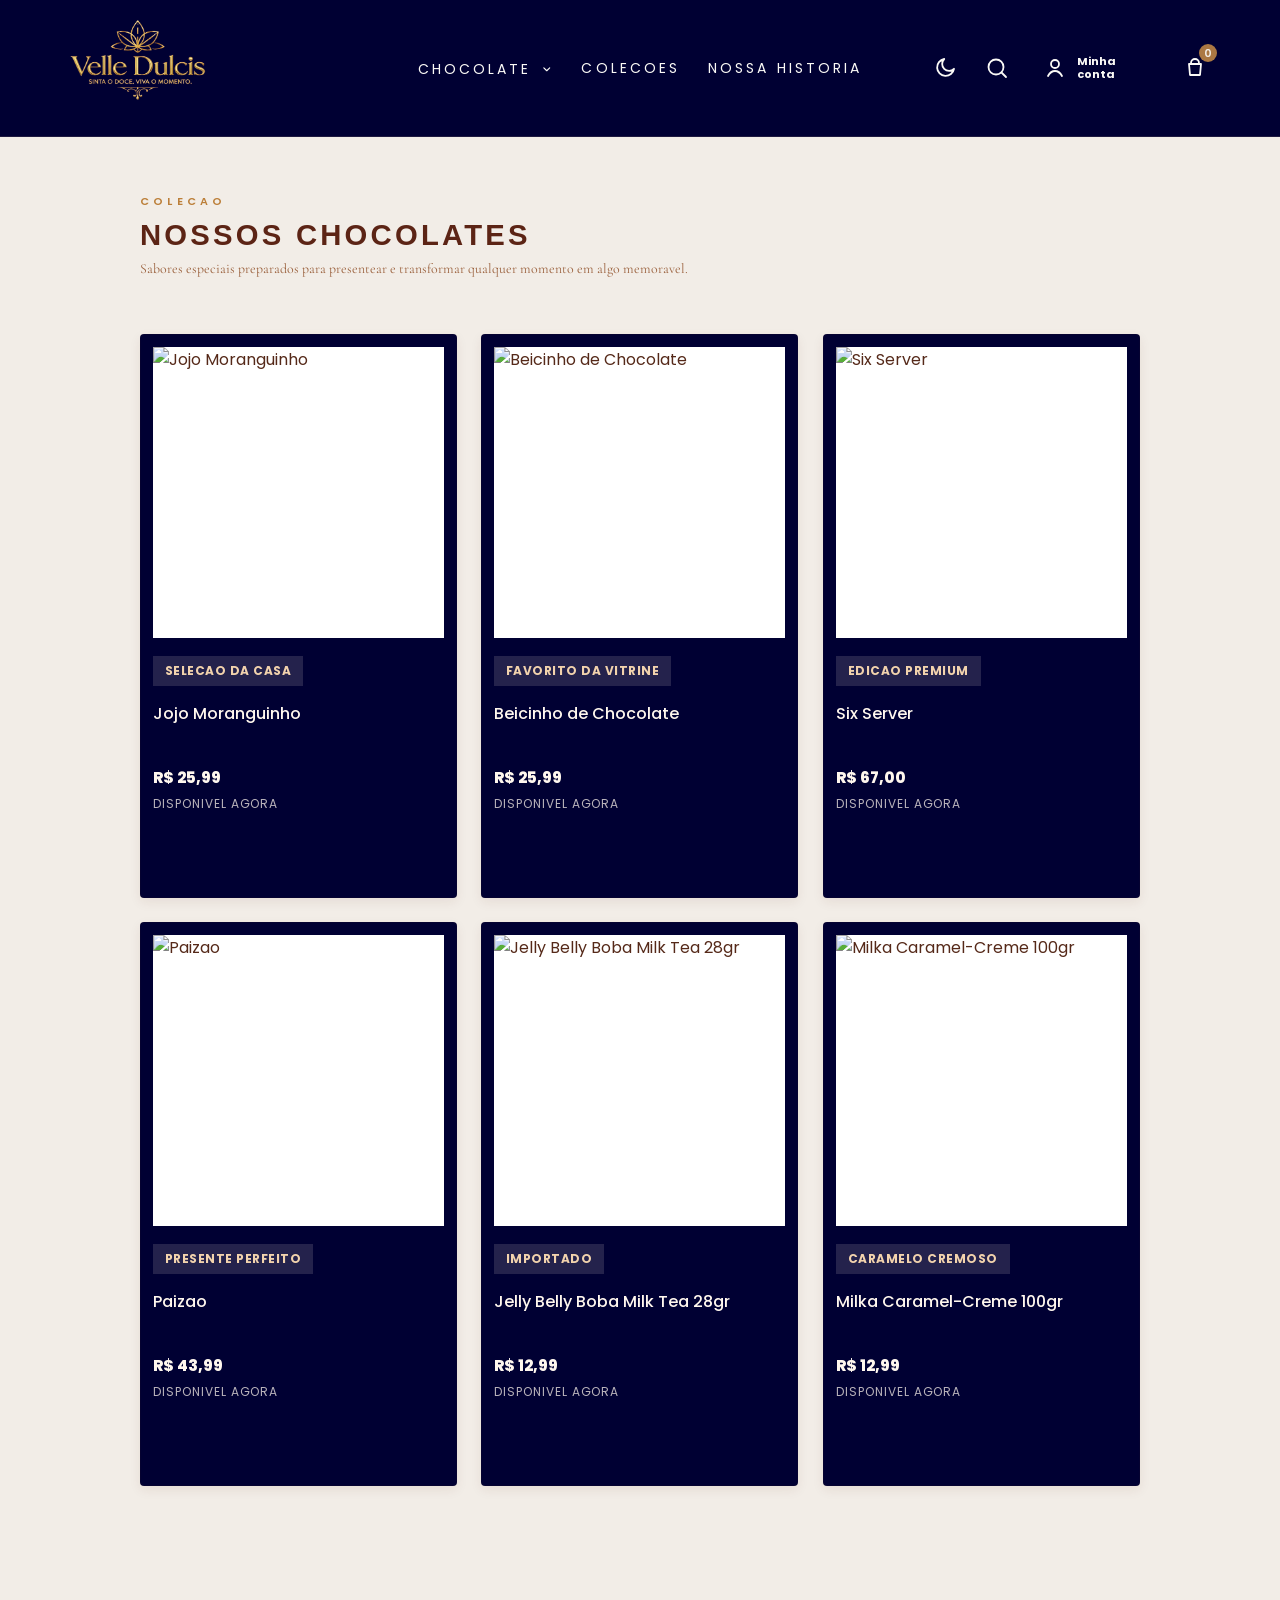
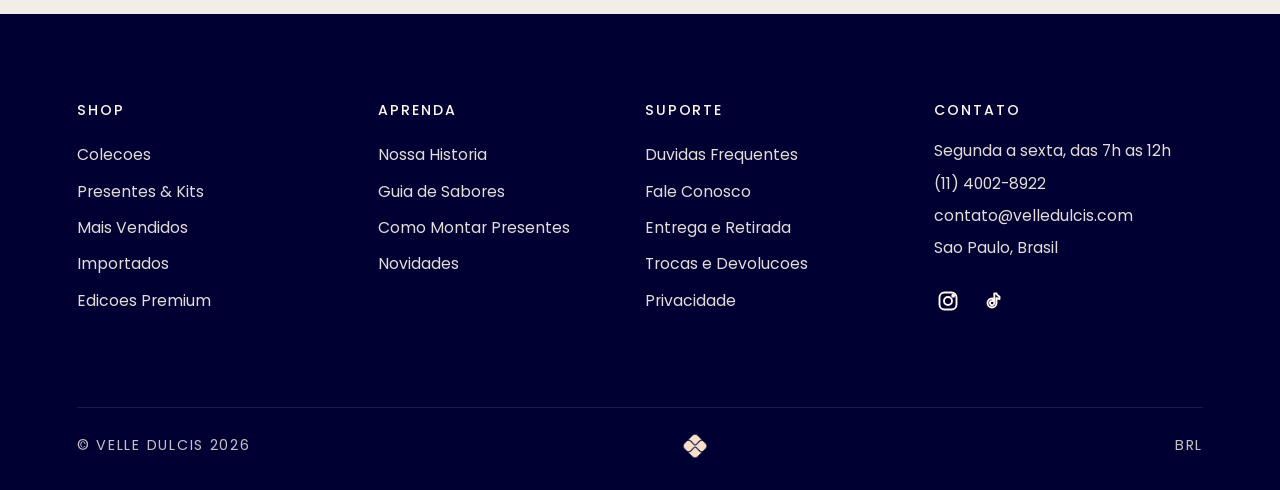
==== index.html @ 42de13b1 "fix: restaurar frontend/admin, refinar produto e corrigir UX mobile/carrinho - resolve conflitos de " ====
<!DOCTYPE html>
<html lang="pt-br">

<head>
    <meta charset="UTF-8">
    <meta name="viewport" content="width=device-width, initial-scale=1.0">
    <title>Imperio do Chocolate</title>

    <link rel="preconnect" href="https://fonts.googleapis.com">
    <link rel="preconnect" href="https://fonts.gstatic.com" crossorigin>
    <link href="https://fonts.googleapis.com/css2?family=Cormorant+Garamond:wght@400;500;600&family=Poppins:wght@300;400;600&display=swap" rel="stylesheet">
    <link rel="stylesheet" href="style.css?v=20260417-5">
</head>

<body class="pagina-carregando">

    <header class="topo-site">
        <div class="marca-site">
            <img class="marca-site__logo" src="logo-velle-dulcis.png" alt="Velle Dulcis">
        </div>

        <nav class="menu-topo" aria-label="Principal">
            <div class="menu-topo__item menu-topo__item--mega">
                <a href="#vitrine" class="menu-topo__link menu-topo__link--dropdown">
                    <span>Chocolate</span>
                    <svg viewBox="0 0 24 24" aria-hidden="true">
                        <path d="M7 10l5 5 5-5"></path>
                    </svg>
                </a>

                <div class="mega-menu" role="group" aria-label="Explorar chocolates">
                    <div class="mega-menu__colunas">
                        <section class="mega-menu__coluna">
                            <p class="mega-menu__titulo">Destaques</p>
                            <a href="#vitrine" class="mega-menu__item">
                                <strong>Selecao da Casa</strong>
                                <span>Os chocolates que melhor representam a vitrine neste momento.</span>
                            </a>
                            <a href="#vitrine" class="mega-menu__item">
                                <strong>Presentes Especiais</strong>
                                <span>Opcoes pensadas para impressionar com sabor, acabamento e presenca.</span>
                            </a>
                            <a href="#vitrine" class="mega-menu__item">
                                <strong>Importados</strong>
                                <span>Sabores diferentes para quem quer experimentar algo fora do comum.</span>
                            </a>
                            <a href="#vitrine" class="mega-menu__item">
                                <strong>Edicoes Premium</strong>
                                <span>Escolhas mais sofisticadas para quem busca uma experiencia marcante.</span>
                            </a>
                        </section>

                        <section class="mega-menu__coluna">
                            <p class="mega-menu__titulo">Tipos</p>
                            <a href="#vitrine" class="mega-menu__lista-link">Chocolate recheado</a>
                            <a href="#vitrine" class="mega-menu__lista-link">Chocolate artesanal</a>
                            <a href="#vitrine" class="mega-menu__lista-link">Caixas premium</a>
                            <a href="#vitrine" class="mega-menu__lista-link">Tabletes</a>
                            <a href="#vitrine" class="mega-menu__lista-link">Importados</a>
                            <a href="#vitrine" class="mega-menu__lista-link">Mais Vendidos</a>
                        </section>

                        <section class="mega-menu__coluna">
                            <p class="mega-menu__titulo">Momentos</p>
                            <a href="#vitrine" class="mega-menu__lista-link">Para presentear</a>
                            <a href="#vitrine" class="mega-menu__lista-link">Para dividir</a>
                            <a href="#vitrine" class="mega-menu__lista-link">Para kits</a>
                            <a href="#vitrine" class="mega-menu__lista-link">Novidades</a>
                            <a href="#vitrine" class="mega-menu__lista-link">Vitrine completa</a>
                        </section>
                    </div>

                    <div class="mega-menu__destaques">
                        <a class="mega-menu__card" href="produto.html?id=jojo-moranguinho">
                            <img src="https://www.rickdoces.com.br/estatico/rickdoces/images/temp/620_alpinellawithstrawberry100gr.jpeg?v=1761647260" alt="Jojo Moranguinho">
                            <div class="mega-menu__card-conteudo">
                                <span class="mega-menu__card-tag">Selecao da casa</span>
                                <strong>Jojo Moranguinho</strong>
                            </div>
                        </a>

                        <a class="mega-menu__card" href="produto.html?id=beicinho-de-chocolate">
                            <img src="https://www.rickdoces.com.br/estatico/rickdoces/images/temp/620_560cde9e09eea7d7770f1c1d5db26d91.jpeg?v=1768478586" alt="Beicinho de Chocolate">
                            <div class="mega-menu__card-conteudo">
                                <span class="mega-menu__card-tag">Favorito da vitrine</span>
                                <strong>Beicinho de Chocolate</strong>
                            </div>
                        </a>

                        <a class="mega-menu__card mega-menu__card--alto" href="produto.html?id=six-server">
                            <img src="https://www.rickdoces.com.br/estatico/rickdoces/images/produto/f93490b5f7cab0f200bc76fb4cddde1f.png?v=1774458174" alt="Six Server">
                            <div class="mega-menu__card-conteudo">
                                <span class="mega-menu__card-tag">Edicao premium</span>
                                <strong>Six Server</strong>
                            </div>
                        </a>
                    </div>
                </div>
            </div>
            <a href="nova-colecao.html">Colecoes</a>
            <a href="historia.html">Nossa historia</a>
        </nav>

        <div class="acoes-topo">
            <button id="btn-tema" class="acao-topo acao-topo--tema" type="button" aria-label="Alternar modo escuro" title="Alternar tema">
                <svg viewBox="0 0 24 24" aria-hidden="true">
                    <path d="M21 12.8A8.5 8.5 0 1111.2 3a6.5 6.5 0 109.8 9.8z"></path>
                </svg>
            </button>
            <button id="abrir-pesquisa" class="acao-topo" type="button" aria-label="Buscar">
                <svg viewBox="0 0 24 24" aria-hidden="true">
                    <circle cx="11" cy="11" r="7.5"></circle>
                    <path d="M16.5 16.5L21 21"></path>
                </svg>
            </button>
            <a id="link-conta" class="acao-topo acao-topo--link acao-topo--conta" href="login.php" aria-label="Entrar ou acessar conta">
                <svg viewBox="0 0 24 24" aria-hidden="true">
                    <circle cx="12" cy="8" r="4"></circle>
                    <path d="M5 20c1.8-3.3 4.2-5 7-5s5.2 1.7 7 5"></path>
                </svg>
                <span>Minha conta</span>
            </a>
            <button id="btn-carrinho" class="acao-topo acao-topo--carrinho" type="button" aria-label="Carrinho">
                <svg viewBox="0 0 24 24" aria-hidden="true">
                    <path d="M8 8V7a4 4 0 118 0v1"></path>
                    <path d="M6 8h12l-1 11H7L6 8z"></path>
                </svg>
                <span id="qtd-itens">0</span>
            </button>

            <div id="popup-carrinho" class="popup-carrinho" aria-live="polite" aria-hidden="true">
                <div class="popup-carrinho__seta" aria-hidden="true"></div>
                <div class="popup-carrinho__conteudo">
                    <div class="popup-carrinho__icone" aria-hidden="true">&#10003;</div>
                    <div class="popup-carrinho__texto">
                        <strong>Adicionado com sucesso a sacola!</strong>
                        <span id="popup-carrinho-produto">Produto</span>
                    </div>
                </div>
                <div class="popup-carrinho__progresso">
                    <span id="popup-carrinho-barra"></span>
                </div>
            </div>
        </div>

        <button id="menu-mobile-toggle" class="menu-mobile-toggle" type="button" aria-label="Abrir menu" aria-expanded="false" aria-controls="menu-mobile">
            <svg class="menu-mobile-toggle__icon" viewBox="0 0 24 24" aria-hidden="true">
                <path d="M4 7h16"></path>
                <path d="M4 12h16"></path>
                <path d="M4 17h16"></path>
            </svg>
        </button>

        <div id="menu-mobile" class="menu-mobile" aria-hidden="true">
            <button class="menu-mobile__backdrop" type="button" data-menu-mobile-close aria-label="Fechar menu"></button>
            <aside class="menu-mobile__painel" aria-label="Menu mobile">
                <div class="menu-mobile__topo">
                    <span class="menu-mobile__marca">Menu</span>
                    <button class="menu-mobile__fechar" type="button" data-menu-mobile-close aria-label="Fechar menu">
                        <svg viewBox="0 0 24 24" aria-hidden="true">
                            <path d="M6 6l12 12"></path>
                            <path d="M18 6L6 18"></path>
                        </svg>
                    </button>
                </div>

                <div class="menu-mobile__acoes">
                    <button class="menu-mobile__acao" type="button" data-mobile-action="theme">
                        <svg viewBox="0 0 24 24" aria-hidden="true">
                            <path d="M21 12.8A8.5 8.5 0 1111.2 3a6.5 6.5 0 109.8 9.8z"></path>
                        </svg>
                        <span>Tema</span>
                    </button>
                    <button class="menu-mobile__acao" type="button" data-mobile-action="search">
                        <svg viewBox="0 0 24 24" aria-hidden="true">
                            <circle cx="11" cy="11" r="7.5"></circle>
                            <path d="M16.5 16.5L21 21"></path>
                        </svg>
                        <span>Buscar</span>
                    </button>
                    <a class="menu-mobile__acao-link" href="login.php">
                        <svg viewBox="0 0 24 24" aria-hidden="true">
                            <circle cx="12" cy="8" r="4"></circle>
                            <path d="M5 20c1.8-3.3 4.2-5 7-5s5.2 1.7 7 5"></path>
                        </svg>
                        <span>Minha conta</span>
                    </a>
                    <button class="menu-mobile__acao" type="button" data-mobile-action="cart">
                        <svg viewBox="0 0 24 24" aria-hidden="true">
                            <path d="M8 8V7a4 4 0 118 0v1"></path>
                            <path d="M6 8h12l-1 11H7L6 8z"></path>
                        </svg>
                        <span>Sacola</span>
                    </button>
                </div>

                <nav class="menu-mobile__links" aria-label="Menu principal mobile">
                    <a class="menu-mobile__link" href="#vitrine">
                        <span>Chocolate</span>
                        <svg class="menu-mobile__link-seta" viewBox="0 0 24 24" aria-hidden="true">
                            <path d="M5 12h14"></path>
                            <path d="M13 6l6 6-6 6"></path>
                        </svg>
                    </a>
                    <a class="menu-mobile__link" href="nova-colecao.html">
                        <span>Colecoes</span>
                        <svg class="menu-mobile__link-seta" viewBox="0 0 24 24" aria-hidden="true">
                            <path d="M5 12h14"></path>
                            <path d="M13 6l6 6-6 6"></path>
                        </svg>
                    </a>
                    <a class="menu-mobile__link" href="historia.html">
                        <span>Nossa historia</span>
                        <svg class="menu-mobile__link-seta" viewBox="0 0 24 24" aria-hidden="true">
                            <path d="M5 12h14"></path>
                            <path d="M13 6l6 6-6 6"></path>
                        </svg>
                    </a>
                </nav>
            </aside>
        </div>
    </header>

    <div id="overlay-pesquisa" class="overlay-pesquisa oculto">
        <div class="overlay-pesquisa__cabecalho">
            <button id="fechar-pesquisa" class="overlay-pesquisa__fechar" type="button" aria-label="Fechar pesquisa">&times;</button>
        </div>

        <div class="overlay-pesquisa__conteudo">
            <h2>Pesquisar Chocolates</h2>

            <div class="pesquisa-wrapper">
                <div class="pesquisa-box">
                    <div class="pesquisa-campo">
                        <span class="pesquisa-icone" aria-hidden="true">
                            <svg xmlns="http://www.w3.org/2000/svg" viewBox="0 0 24 24" focusable="false">
                                <circle cx="11" cy="11" r="7.5"></circle>
                                <path d="M16.5 16.5L21 21"></path>
                            </svg>
                        </span>
                        <input type="text" id="barra-pesquisa" placeholder="Buscar chocolate...">
                        <button id="btn-limpar-pesquisa" class="btn-icone oculto" type="button" aria-label="Limpar pesquisa">&times;</button>
                    </div>

                    <div class="pesquisa-atalhos" aria-label="Atalhos de busca">
                        <span class="pesquisa-atalhos__rotulo">Atalhos rapidos</span>
                        <div id="lista-atalhos-pesquisa" class="pesquisa-atalhos__lista"></div>
                    </div>

                    <div id="painel-pesquisa" class="painel-pesquisa">
                        <div class="painel-pesquisa__bloco">
                            <h3>Sugestoes</h3>
                            <div id="lista-sugestoes" class="lista-sugestoes"></div>
                        </div>

                        <div class="painel-pesquisa__bloco">
                            <div class="painel-pesquisa__topo">
                                <button id="btn-ver-todos" class="btn-ver-todos" type="button">Veja todos os produtos</button>
                            </div>
                            <div id="lista-resultados-pesquisa" class="lista-resultados-pesquisa"></div>
                        </div>
                    </div>
                </div>
            </div>
        </div>
    </div>

    <main>
        <section class="colecao-destaque" aria-labelledby="titulo-colecao">
            <span class="colecao-destaque__rotulo">Colecao</span>
            <h2 id="titulo-colecao" class="colecao-destaque__titulo">Nossos Chocolates</h2>
            <p class="colecao-destaque__texto">Sabores especiais preparados para presentear e transformar qualquer momento em algo memoravel.</p>
        </section>

        <section id="vitrine" class="grid-chocolates">
            <div id="filtros-categoria" class="filtros-categoria" aria-label="Filtrar produtos por categoria"></div>
            <div id="container-cards" class="container"></div>
        </section>
    </main>

    <footer class="rodape-site">
        <div class="rodape-site__container">
            <div class="rodape-site__grid">
                <section class="rodape-site__coluna">
                    <h3>Shop</h3>
                    <a href="#vitrine">Colecoes</a>
                    <a href="#vitrine">Presentes &amp; Kits</a>
                    <a href="#vitrine">Mais Vendidos</a>
                    <a href="#vitrine">Importados</a>
                    <a href="#vitrine">Edicoes Premium</a>
                </section>

                <section class="rodape-site__coluna">
                    <h3>Aprenda</h3>
                    <a href="#">Nossa Historia</a>
                    <a href="#">Guia de Sabores</a>
                    <a href="#">Como Montar Presentes</a>
                    <a href="#">Novidades</a>
                </section>

                <section class="rodape-site__coluna">
                    <h3>Suporte</h3>
                    <a href="#">Duvidas Frequentes</a>
                    <a href="#">Fale Conosco</a>
                    <a href="#">Entrega e Retirada</a>
                    <a href="#">Trocas e Devolucoes</a>
                    <a href="#">Privacidade</a>
                </section>

                <section class="rodape-site__coluna rodape-site__coluna--contato">
                    <h3>Contato</h3>
                    <p>Segunda a sexta, das 7h as 12h</p>
                    <p>(11) 4002-8922</p>
                    <p>contato@velledulcis.com</p>
                    <p>Sao Paulo, Brasil</p>

                    <div class="rodape-site__social">
                        <a href="#" aria-label="Instagram">
                            <svg viewBox="0 0 24 24" aria-hidden="true">
                                <rect x="3.5" y="3.5" width="17" height="17" rx="5"></rect>
                                <circle cx="12" cy="12" r="4"></circle>
                                <circle cx="17.2" cy="6.8" r="1"></circle>
                            </svg>
                        </a>
                        <a href="#" aria-label="TikTok">
                            <svg viewBox="0 0 24 24" aria-hidden="true">
                                <path d="M14.5 4.5c.5 1.5 1.5 2.6 3 3.2v2.3c-1.1 0-2.2-.3-3-.9V14a4.5 4.5 0 11-4.5-4.5c.3 0 .6 0 .9.1V12a2.2 2.2 0 101.4 2V4.5z"></path>
                            </svg>
                        </a>
                    </div>
                </section>
            </div>

            <div class="rodape-site__base">
                <p>&copy; Velle Dulcis 2026</p>
                <div class="rodape-site__pagamentos" aria-label="Formas de pagamento">
                    <span class="rodape-site__pix" aria-label="Pix" title="Pix">
                        <img src="logo-pix-icone-1024.png" alt="Pix">
                    </span>
                </div>
                <span class="rodape-site__moeda">BRL</span>
            </div>
        </div>
    </footer>

    <div id="overlay-carrinho" class="overlay-carrinho" aria-hidden="true"></div>

    <aside id="carrinho-lateral">
        <div class="carrinho-topo">
            <h3>Minha sacola</h3>
            <button id="fechar-carrinho" class="carrinho-fechar" type="button" aria-label="Fechar carrinho">&times;</button>
        </div>

        <div class="carrinho-corpo">
            <ul id="lista-carrinho"></ul>
        </div>

        <div class="carrinho-resumo">
            <div class="carrinho-resumo__linha">
                <span>Subtotal</span>
                <strong id="subtotal-preco">R$ 0,00</strong>
            </div>
            <div class="carrinho-resumo__linha carrinho-resumo__linha--total">
                <span>Total</span>
                <strong id="total-preco">R$ 0,00</strong>
            </div>
            <button id="finalizar">Finalizar pedido</button>
        </div>
    </aside>

    <div id="popup-remocao" class="popup-remocao" aria-live="polite" aria-hidden="true">
        <span id="popup-remocao-texto">Produto removido do carrinho.</span>
        <button id="fechar-popup-remocao" class="popup-remocao__fechar" type="button" aria-label="Fechar aviso">&times;</button>
    </div>

    <script src="products-data.js"></script>
    <script src="auth.js"></script>
    <script src="script.js"></script>

</body>

</html>
---- style.css ----
:root {
    --bg: #f2ede7;
    --surface: #f2ede7;
    --surface-strong: #f2ede7;
    --light-panel: #f2ede7;
    --text: #552919;
    --text-strong: #64120c;
    --accent: #ab7843;
    --accent-dark: #552919;
    --border: #ab7843;
    --shadow: rgba(85, 41, 25, 0.12);
    --card-bg: #000033;
    --panel-bg: #f8f2ea;
    --chip-bg: #f5ede3;
    --chip-hover: #efe0cf;
    --input-bg: #ffffff;
    --overlay-bg: rgba(242, 237, 231, 0.96);
    --badge-bg: #fbf1df;
    --motion-smooth: cubic-bezier(0.22, 1, 0.36, 1);
    --motion-snappy: cubic-bezier(0.34, 1.56, 0.64, 1);
    --tema-origem-x: 50vw;
    --tema-origem-y: 72px;
}

body[data-theme="dark"] {
    --bg: #1e1815;
    --surface: #1e1815;
    --surface-strong: #1e1815;
    --light-panel: #100d0b;
    --text: #a69f98;
    --text-strong: #faf9f6;
    --accent: #d9b48f;
    --accent-dark: #faf9f6;
    --border: #2a221c;
    --shadow: rgba(0, 0, 0, 0.42);
    --card-bg: #552919;
    --panel-bg: #181412;
    --chip-bg: rgba(217, 180, 143, 0.08);
    --chip-hover: rgba(217, 180, 143, 0.14);
    --input-bg: #181410;
    --overlay-bg: rgba(10, 8, 6, 0.94);
    --badge-bg: rgba(217, 180, 143, 0.12);
}

* {
    margin: 0;
    padding: 0;
    box-sizing: border-box;
    font-family: 'Poppins', sans-serif;
}

body {
    background-color: var(--bg);
    color: var(--text);
    display: flex;
    flex-direction: column;
    align-items: center;
    min-height: 100vh;
    width: 100%;
    overflow-x: hidden;
    position: relative;
    isolation: isolate;
    transition: background-color 0.5s var(--motion-smooth), color 0.34s ease;
}

body::before {
    content: "";
    position: fixed;
    inset: 0;
    pointer-events: none;
    z-index: 240;
    opacity: 0;
    transform: scale(0.8);
    transform-origin: var(--tema-origem-x) var(--tema-origem-y);
    background: radial-gradient(circle at var(--tema-origem-x) var(--tema-origem-y), rgba(255, 249, 240, 0.46) 0%, rgba(217, 180, 143, 0.2) 26%, rgba(121, 83, 47, 0) 68%);
    mix-blend-mode: soft-light;
    transition: opacity 0.46s ease, transform 0.82s var(--motion-smooth);
}

body.tema-transicao-ativa::before {
    opacity: 1;
    transform: scale(1.18);
}

body.sem-rolagem {
    overflow: hidden;
}

body.pagina-carregando .rodape-site {
    visibility: hidden;
}

body.pagina-carregando #container-cards {
    min-height: 60vh;
}

.topo-site {
    width: 100%;
    padding: 24px 5%;
    display: flex;
    justify-content: space-between;
    align-items: center;
    background: #000033;
    color: #faf9f6;
    border-bottom: 1px solid rgba(217, 180, 143, 0.14);
    position: sticky;
    top: 0;
    z-index: 110;
    backdrop-filter: blur(14px);
    transition: padding 0.28s ease, box-shadow 0.28s ease, background-color 0.28s ease;
}

.menu-mobile-toggle,
.menu-mobile {
    display: none;
}

.menu-mobile-toggle__bars {
    position: absolute;
    width: 18px;
    height: 12px;
    display: block;
    top: 50%;
    left: 50%;
    transform: translate(-50%, -50%);
}

.menu-mobile-toggle__bars::before,
.menu-mobile-toggle__bars::after,
.menu-mobile-toggle__bars span {
    content: "";
    position: absolute;
    left: 0;
    width: 100%;
    height: 2px;
    border-radius: 999px;
    background: currentColor;
}

.menu-mobile-toggle__bars::before {
    top: 0;
}

.menu-mobile-toggle__bars span {
    top: 5px;
}

.menu-mobile-toggle__bars::after {
    bottom: 0;
}

.marca-site {
    position: relative;
    height: 88px;
    width: 320px;
    flex: 0 0 320px;
    overflow: visible;
    transition: height 0.28s ease, width 0.28s ease, flex-basis 0.28s ease;
}

.marca-site__logo {
    position: absolute;
    top: 50%;
    left: 0;
    width: auto;
    height: 177px;
    object-fit: contain;
    transform: translateY(-50%);
    transform-origin: left center;
    transition: height 0.28s ease, transform 0.28s ease;
}

.menu-topo {
    display: flex;
    align-items: center;
    gap: 28px;
    position: absolute;
    top: 0;
    bottom: 0;
    left: 50%;
    transform: translateX(-50%);
    transition: gap 0.28s ease;
}

.menu-topo a,
.menu-topo__link {
    text-decoration: none;
    color: #faf9f6;
    text-transform: uppercase;
    letter-spacing: 0.22em;
    font-size: 14px;
    transition: color 0.2s ease, font-size 0.28s ease;
}

.menu-topo a:hover,
.menu-topo__link:hover {
    color: #f1d1ad;
}

.menu-topo__item {
    position: relative;
}

.menu-topo__item--mega {
    position: static;
    padding: 0;
    margin: 0;
}

.menu-topo__link--dropdown {
    display: inline-flex;
    align-items: center;
    gap: 8px;
}

.menu-topo__link--dropdown svg {
    width: 14px;
    height: 14px;
    stroke: currentColor;
    fill: none;
    stroke-width: 2;
    stroke-linecap: round;
    stroke-linejoin: round;
    transition: transform 0.24s ease;
    transition-delay: 0s;
}

.mega-menu {
    position: absolute;
    top: 100%;
    left: 50%;
    right: auto;
    transform: translateY(-34px);
    transform-origin: top center;
    width: 100vw;
    margin-left: -50vw;
    padding: 18px min(6vw, 76px) 34px;
    background: linear-gradient(180deg, rgba(255, 252, 247, 0.995) 0%, rgba(247, 239, 230, 0.985) 100%);
    border-bottom: 1px solid rgba(171, 120, 67, 0.16);
    border-radius: 0;
    box-shadow: 0 22px 48px rgba(85, 41, 25, 0.12);
    display: grid;
    grid-template-columns: minmax(0, 1.75fr) minmax(360px, 0.95fr);
    gap: 34px;
    opacity: 0;
    visibility: hidden;
    pointer-events: none;
    will-change: transform, opacity;
    transition:
        opacity 0.24s ease 0s,
        transform 0.52s var(--motion-smooth) 0s,
        visibility 0s linear 0.52s;
    z-index: 145;
}

.mega-menu::before {
    content: "";
    position: absolute;
    top: -18px;
    left: 0;
    width: 100%;
    height: 18px;
    background: rgba(255, 252, 247, 0.995);
}

.menu-topo__item--mega:hover .mega-menu,
.menu-topo__item--mega:focus-within .mega-menu {
    opacity: 1;
    visibility: visible;
    pointer-events: auto;
    transform: translateY(0);
    transition-delay: 0.5s, 0.5s, 0s;
}

.menu-topo__item--mega:hover .menu-topo__link--dropdown svg,
.menu-topo__item--mega:focus-within .menu-topo__link--dropdown svg {
    transform: rotate(180deg);
    transition-delay: 0.5s;
}

.mega-menu__colunas {
    display: grid;
    grid-template-columns: minmax(0, 1.15fr) minmax(0, 0.8fr) minmax(0, 0.8fr);
    gap: 42px;
    align-items: start;
}

.mega-menu__coluna {
    display: grid;
    align-content: start;
    align-items: start;
    gap: 24px;
}

.mega-menu__titulo {
    color: var(--accent-dark);
    text-transform: uppercase;
    letter-spacing: 0.24em;
    font-size: 12px;
    font-weight: 700;
    margin-top: 0;
    margin-bottom: 2px;
    padding-bottom: 14px;
    position: relative;
}

.mega-menu__titulo::after {
    content: "";
    position: absolute;
    left: 0;
    bottom: 0;
    width: 52px;
    height: 1px;
    background: rgba(85, 41, 25, 0.26);
}

.mega-menu__item,
.mega-menu__lista-link,
.mega-menu__card {
    text-decoration: none;
}

.mega-menu__item {
    display: grid;
    gap: 8px;
    color: var(--text);
    align-content: start;
    padding-bottom: 2px;
    border-bottom: none;
}

.mega-menu__item strong,
.mega-menu__lista-link,
.mega-menu__card strong {
    text-transform: none;
    letter-spacing: normal;
}

.mega-menu__item strong {
    color: var(--text-strong);
    font-size: 1.04rem;
    line-height: 1.25;
}

.mega-menu__item span {
    color: var(--text);
    font-size: 0.92rem;
    line-height: 1.45;
    max-width: 28ch;
}

.mega-menu__lista-link {
    color: var(--text-strong);
    font-size: 0.98rem;
    line-height: 1.5;
    transition: color 0.2s ease, transform 0.2s ease;
}

.mega-menu__lista-link:hover {
    color: var(--accent);
    transform: translateX(4px);
}

.mega-menu__item:hover strong,
.mega-menu__card:hover strong {
    color: var(--accent);
}

.mega-menu__destaques {
    display: grid;
    grid-template-columns: repeat(2, minmax(0, 1fr));
    gap: 22px 26px;
    align-content: start;
}

.mega-menu__card {
    display: grid;
    gap: 14px;
    color: var(--text-strong);
    align-content: start;
}

.mega-menu__card img {
    width: 100%;
    aspect-ratio: 1 / 1;
    object-fit: cover;
    border-radius: 0;
    background: #fff;
    box-shadow: none;
}

.mega-menu__card--alto {
    grid-column: 1 / -1;
}

.mega-menu__card--alto img {
    aspect-ratio: 2.1 / 1;
}

.mega-menu__card-conteudo {
    display: grid;
    grid-template-columns: minmax(0, 1fr) auto;
    grid-template-areas:
        "tag arrow"
        "title arrow";
    column-gap: 16px;
    row-gap: 4px;
    align-items: center;
}

.mega-menu__card-tag {
    grid-area: tag;
    color: var(--accent);
    font-size: 12px;
    font-weight: 700;
    text-transform: uppercase;
    letter-spacing: 0.18em;
}

.mega-menu__card strong {
    grid-area: title;
    color: var(--text-strong);
    font-size: 1.06rem;
    line-height: 1.3;
}

.mega-menu__card-conteudo::after {
    content: "\2192";
    grid-area: arrow;
    align-self: center;
    color: rgba(85, 41, 25, 0.65);
    font-size: 1.6rem;
    line-height: 1;
    flex-shrink: 0;
}

.acoes-topo {
    display: flex;
    align-items: center;
    gap: 10px;
    position: relative;
    transition: gap 0.28s ease;
}

.topo-site--compact {
    padding-top: 14px;
    padding-bottom: 14px;
    box-shadow: 0 16px 34px rgba(85, 41, 25, 0.12);
    background: rgba(0, 0, 51, 0.92);
}

.topo-site--compact .marca-site {
    height: 64px;
    width: 248px;
    flex-basis: 248px;
}

.topo-site--compact .marca-site__logo {
    height: 128px;
}

.topo-site--compact .menu-topo {
    gap: 22px;
}

.topo-site--compact .menu-topo a,
.topo-site--compact .menu-topo__link {
    font-size: 12px;
}

.topo-site--compact .acoes-topo {
    gap: 8px;
}

.acao-topo {
    background: transparent;
    color: #faf9f6;
    border: 1px solid transparent;
    width: 42px;
    height: 42px;
    padding: 0;
    margin-top: 0;
    border-radius: 50%;
    display: flex;
    align-items: center;
    justify-content: center;
    font-size: 22px;
    transition: background-color 0.24s ease, color 0.24s ease, box-shadow 0.24s ease, transform 0.24s ease;
}

.acao-topo--tema {
    border-color: transparent;
    background: transparent;
    transform-origin: center;
}

.acao-topo--link {
    text-decoration: none;
}

.acao-topo--conta {
    width: 136px;
    min-height: 52px;
    padding: 10px 14px;
    border-radius: 14px;
    gap: 10px;
    align-items: center;
    justify-content: flex-start;
    background: transparent;
    color: #faf9f6;
}

.acao-topo--conta svg {
    flex: 0 0 24px;
}

.acao-topo--conta span {
    display: block;
    flex: 1 1 auto;
    font-size: 11px;
    line-height: 1.15;
    font-weight: 700;
    white-space: normal;
    text-align: left;
    word-break: normal;
    overflow-wrap: break-word;
}

.acao-topo--conta[data-logado="true"] {
    width: 42px;
    height: 42px;
    min-height: 42px;
    padding: 0;
    border-radius: 50%;
    justify-content: center;
    align-items: center;
    background: transparent;
    color: #faf9f6;
}

.acao-topo--conta[data-logado="true"] span {
    display: none;
}

.acao-topo--cadastro {
    width: auto;
    min-height: 42px;
    padding: 0 18px;
    border-radius: 999px;
    border-color: rgba(171, 120, 67, 0.28);
    background: var(--chip-bg);
    color: #faf9f6;
    text-decoration: none;
    font-size: 13px;
    font-weight: 700;
}

.acao-topo svg {
    width: 24px;
    height: 24px;
    stroke: currentColor;
    fill: none;
    stroke-width: 1.8;
    stroke-linecap: round;
    stroke-linejoin: round;
}

.acao-topo--tema svg,
.menu-mobile__acao[data-mobile-action="theme"] svg {
    transform-origin: center;
    transition: transform 0.62s var(--motion-snappy), opacity 0.3s ease;
}

body.tema-transicao-ativa .acao-topo--tema svg,
body.tema-transicao-ativa .menu-mobile__acao[data-mobile-action="theme"] svg {
    transform: rotate(220deg) scale(0.84);
    opacity: 0.88;
}

.acao-topo:hover {
    background: #f1d1ad;
    color: #1a120b;
    box-shadow: 0 12px 28px rgba(241, 209, 173, 0.4);
    transform: scale(1.05);
}

.acao-topo:active,
.acao-topo:focus {
    transform: scale(0.97);
    transition: transform 0.12s ease;
}

.acao-topo--conta:hover {
    background: #f1d1ad;
    color: #1a120b;
    box-shadow: 0 10px 24px rgba(0, 0, 0, 0.16);
}

.acao-topo--conta[data-logado="true"]:hover {
    background: #f1d1ad;
    color: #1a120b;
    box-shadow: 0 10px 24px rgba(0, 0, 0, 0.16);
}

.acao-topo--cadastro:hover {
    background: #f1d1ad;
    color: #1a120b;
}

.acao-topo--carrinho {
    position: relative;
}

.acao-topo--carrinho span {
    position: absolute;
    top: -4px;
    right: -2px;
    min-width: 18px;
    height: 18px;
    border-radius: 999px;
    background: var(--accent);
    color: var(--bg);
    font-size: 11px;
    display: flex;
    align-items: center;
    justify-content: center;
}

.popup-carrinho {
    position: absolute;
    top: calc(100% + 18px);
    left: auto;
    right: -45px;
    width: min(360px, 82vw);
    background: var(--panel-bg);
    border: 1px solid rgba(171, 120, 67, 0.35);
    box-shadow: 0 16px 36px rgba(85, 41, 25, 0.18);
    opacity: 0;
    transform: translateY(-10px);
    pointer-events: none;
    transition: opacity 0.25s ease, transform 0.25s ease;
    z-index: 95;
}

.popup-carrinho.ativo {
    opacity: 1;
    transform: translateY(0);
}

.popup-carrinho__seta {
    position: absolute;
    top: -10px;
    left: auto;
    right: 54px;
    width: 20px;
    height: 20px;
    background: var(--panel-bg);
    border-top: 1px solid rgba(171, 120, 67, 0.35);
    border-left: 1px solid rgba(171, 120, 67, 0.35);
    transform: rotate(45deg);
}

.popup-carrinho__conteudo {
    position: relative;
    display: grid;
    grid-template-columns: auto 1fr;
    align-items: start;
    gap: 12px;
    padding: 16px 18px 12px;
    z-index: 1;
}

.popup-carrinho__icone {
    width: 24px;
    height: 24px;
    border-radius: 50%;
    display: flex;
    align-items: center;
    justify-content: center;
    background: #dbe8ce;
    color: #4e7c1f;
    font-size: 14px;
    font-weight: 700;
    flex-shrink: 0;
}

.popup-carrinho__texto {
    display: flex;
    flex-direction: column;
    gap: 4px;
    min-width: 0;
}

.popup-carrinho__texto strong {
    color: #9b6a29;
    font-size: 16px;
    line-height: 1.2;
}

.popup-carrinho__texto span {
    color: var(--text);
    font-size: 15px;
    line-height: 1.35;
    white-space: nowrap;
    overflow: hidden;
    text-overflow: ellipsis;
}

.popup-carrinho__progresso {
    width: 100%;
    height: 4px;
    background: rgba(171, 120, 67, 0.16);
    overflow: hidden;
}

.popup-carrinho__progresso span {
    display: block;
    width: 100%;
    height: 100%;
    background: linear-gradient(90deg, #b58543 0%, #8c5427 100%);
    transform-origin: left center;
}

.overlay-pesquisa {
    position: fixed;
    inset: 0;
    background: var(--overlay-bg);
    z-index: 160;
    overflow-y: auto;
    opacity: 0;
    backdrop-filter: blur(0px);
    -webkit-backdrop-filter: blur(0px);
    transition: opacity 0.32s ease, backdrop-filter 0.32s ease, -webkit-backdrop-filter 0.32s ease;
}

.overlay-pesquisa__cabecalho {
    display: flex;
    justify-content: flex-end;
    padding: 18px 24px 0;
}

.overlay-pesquisa__fechar {
    width: 48px;
    height: 48px;
    border-radius: 50%;
    margin-top: 0;
    padding: 0;
    font-size: 34px;
    line-height: 1;
    background: var(--text-strong);
    color: var(--bg);
    transition: transform 0.22s ease, background-color 0.2s ease, opacity 0.22s ease;
}

.overlay-pesquisa__fechar:hover {
    background: var(--accent-dark);
}

.overlay-pesquisa__fechar--fechando {
    transform: rotate(90deg) scale(0.82);
    opacity: 0.72;
}

.overlay-pesquisa__conteudo {
    width: min(1100px, 92vw);
    margin: 10px auto 48px;
    transform: translateY(32px) scale(0.94) rotateX(10deg);
    opacity: 0;
    transition: transform 0.48s cubic-bezier(0.32, 0.12, 0.68, 1.8), opacity 0.36s ease, box-shadow 0.4s ease;
    box-shadow: 0 0 0 rgba(171, 120, 67, 0);
}

.overlay-pesquisa__conteudo h2 {
    text-align: center;
    color: var(--text-strong);
    margin-bottom: 28px;
    font-size: 38px;
    animation: tituloPesquisaEntrada 0.8s cubic-bezier(0.68, -0.55, 0.265, 1.55) both;
}

@keyframes tituloPesquisaEntrada {
    0% {
        opacity: 0;
        transform: translateY(-20px) scale(0.9) rotate(-3deg);
    }

    70% {
        opacity: 1;
        transform: translateY(6px) scale(1.02) rotate(1deg);
    }

    100% {
        opacity: 1;
        transform: translateY(0) scale(1) rotate(0deg);
    }
}

.overlay-pesquisa--visivel {
    opacity: 1;
    backdrop-filter: blur(14px);
    -webkit-backdrop-filter: blur(14px);
}

.overlay-pesquisa--visivel .overlay-pesquisa__conteudo {
    transform: translateY(0) scale(1) rotateX(0deg);
    opacity: 1;
    box-shadow: 0 28px 68px rgba(85, 41, 25, 0.14);
}

main {
    width: 90%;
    max-width: 1000px;
    padding: 56px 0 40px;
}

.rodape-site {
    width: 100%;
    margin-top: 88px;
    background: #000033;
    color: #f6efe6;
}

.rodape-site__container {
    width: min(1240px, 88vw);
    margin: 0 auto;
    padding: 86px 0 28px;
}

.rodape-site__grid {
    display: grid;
    grid-template-columns: 1.05fr 0.9fr 1fr 1.15fr;
    gap: 56px;
}

.rodape-site__coluna {
    display: grid;
    align-content: start;
    gap: 12px;
}

.rodape-site__coluna h3 {
    color: #fff7ee;
    font-size: 0.88rem;
    font-weight: 500;
    letter-spacing: 0.14em;
    text-transform: uppercase;
    margin-bottom: 10px;
}

.rodape-site__coluna a,
.rodape-site__coluna p {
    color: rgba(246, 239, 230, 0.92);
    text-decoration: none;
    font-size: 0.98rem;
    line-height: 1.55;
}

.rodape-site__coluna a:hover {
    color: #dcb07d;
}

.rodape-site__coluna--contato {
    gap: 8px;
}

.rodape-site__coluna--contato p {
    max-width: 250px;
}

.rodape-site__social {
    display: flex;
    flex-wrap: wrap;
    gap: 18px;
    margin-top: 18px;
}

.rodape-site__social a {
    width: 28px;
    height: 28px;
    display: inline-flex;
    align-items: center;
    justify-content: center;
    color: #fff7ee;
    transition: transform 0.25s ease, color 0.25s ease;
}

.rodape-site__social a:hover {
    color: #dcb07d;
    transform: translateY(-2px);
}

.rodape-site__social svg {
    width: 24px;
    height: 24px;
    stroke: currentColor;
    fill: none;
    stroke-width: 1.9;
    stroke-linecap: round;
    stroke-linejoin: round;
}

.rodape-site__base {
    margin-top: 92px;
    padding-top: 22px;
    border-top: 1px solid rgba(255, 247, 238, 0.1);
    display: flex;
    align-items: center;
    justify-content: space-between;
    gap: 24px;
    flex-wrap: wrap;
}

.rodape-site__base p,
.rodape-site__moeda {
    color: rgba(246, 239, 230, 0.8);
    font-size: 0.9rem;
    letter-spacing: 0.12em;
    text-transform: uppercase;
}

.rodape-site__pagamentos {
    display: flex;
    flex-wrap: wrap;
    justify-content: center;
    flex: 1;
}

.rodape-site__pix {
    min-width: 42px;
    min-height: 32px;
    display: inline-flex;
    align-items: center;
    justify-content: center;
}

.rodape-site__pix img {
    width: 26px;
    height: 26px;
    object-fit: contain;
    display: block;
    filter: brightness(0) saturate(100%) invert(88%) sepia(9%) saturate(732%) hue-rotate(337deg) brightness(104%) contrast(94%);
}

.rodape-site__moeda {
    min-width: 64px;
    text-align: right;
}

.colecao-destaque {
    max-width: 700px;
    margin: 0 0 26px;
    text-align: left;
}

.colecao-destaque__rotulo {
    display: block;
    margin-bottom: 10px;
    color: #bc7f39;
    font-size: 11px;
    font-weight: 600;
    letter-spacing: 0.38em;
    text-transform: uppercase;
}

.colecao-destaque__titulo {
    margin: 0;
    color: #5c2415;
    font-family: "Montserrat", sans-serif;
    font-size: clamp(1.24rem, 2.32vw, 1.83rem);
    font-weight: 700;
    line-height: 1.04;
    letter-spacing: 0.11em;
    text-transform: uppercase;
}

.colecao-destaque__texto {
    max-width: 690px;
    margin-top: 10px;
    color: #9a603c;
    font-family: "Cormorant Garamond", serif;
    font-size: clamp(0.73rem, 1.08vw, 1.03rem);
    font-weight: 400;
    line-height: 1.25;
}

.filtros-categoria {
    display: flex;
    flex-wrap: wrap;
    gap: 12px;
    margin: 4px 0 26px;
    align-items: center;
}

.filtro-categoria {
    border: 1px solid rgba(171, 120, 67, 0.32);
    background: var(--chip-bg);
    color: var(--text-strong);
    padding: 11px 18px;
    border-radius: 999px;
    font-size: 13px;
    font-weight: 600;
    letter-spacing: 0.04em;
    cursor: pointer;
    transition: background 0.2s ease, color 0.2s ease, border-color 0.2s ease, transform 0.2s ease;
}

.filtro-categoria:hover {
    background: var(--chip-hover);
    border-color: rgba(171, 120, 67, 0.55);
    transform: translateY(-1px);
}

.filtro-categoria.ativo {
    background: var(--accent);
    border-color: var(--accent);
    color: var(--bg);
}

#container-cards {
    display: grid;
    grid-template-columns: repeat(3, 1fr);
    gap: 24px;
    margin-top: 30px;
}

.card {
    background: var(--card-bg);
    padding: 12px 12px 20px;
    border-radius: 4px;
    border: 1px solid rgba(85, 41, 25, 0.08);
    box-shadow: 0 4px 12px rgba(85, 41, 25, 0.08);
    transition: transform 0.24s ease, box-shadow 0.24s ease, background-color 0.45s var(--motion-smooth), border-color 0.38s ease;
    width: 100%;
    text-align: left;
    position: relative;
    overflow: hidden;
    will-change: transform, box-shadow;
}

.card::after {
    content: "";
    position: absolute;
    inset: 0;
    pointer-events: none;
    opacity: 0;
    background: linear-gradient(130deg, rgba(255, 247, 238, 0.14) 0%, rgba(255, 247, 238, 0) 55%);
    transition: opacity 0.24s ease;
}

.card:hover {
    transform: translateY(-4px);
    box-shadow: 0 12px 28px rgba(85, 41, 25, 0.12);
}

.card:hover::after {
    opacity: 1;
}

.card__link {
    display: block;
    color: inherit;
    text-decoration: none;
}

.card__imagem-box {
    background: var(--input-bg);
    aspect-ratio: 1 / 1;
    display: flex;
    align-items: center;
    justify-content: center;
    overflow: hidden;
    margin-bottom: 18px;
    transition: background-color 0.45s var(--motion-smooth), transform 0.28s ease;
}

.card img {
    width: 100%;
    height: 100%;
    object-fit: contain;
}

.card__selo {
    display: inline-flex;
    align-items: center;
    padding: 6px 12px;
    background: rgba(255, 241, 222, 0.14);
    color: #f2d3ad;
    font-size: 12px;
    font-weight: 700;
    letter-spacing: 0.04em;
    text-transform: uppercase;
    margin-bottom: 16px;
}

.card__conteudo {
    display: flex;
    flex-direction: column;
    gap: 18px;
}

.card h3 {
    font-size: 16px;
    font-weight: 500;
    line-height: 1.45;
    min-height: 46px;
    color: #fff7ee;
    transition: color 0.35s ease;
}

.card__rodape {
    display: grid;
    gap: 16px;
}

.card__preco-bloco {
    display: grid;
    gap: 6px;
}

.card p {
    margin: 0;
    color: #fff7ee;
    font-size: 15px;
    font-weight: 800;
    transition: color 0.35s ease;
}

.card__quantidade-info {
    color: rgba(255, 247, 238, 0.72);
    font-size: 12px;
    letter-spacing: 0.08em;
    text-transform: uppercase;
    transition: color 0.35s ease;
}

.card__cta {
    width: 100%;
    min-height: 48px;
    margin-top: 0;
    border-radius: 0;
    border: 1px solid rgba(242, 211, 173, 0.5);
    background: transparent;
    color: #f2d3ad;
    font-size: 0.78rem;
    font-weight: 700;
    letter-spacing: 0.18em;
    text-transform: uppercase;
    opacity: 0;
    transform: translateY(8px);
    transition: opacity 0.22s ease, transform 0.22s ease, background-color 0.22s ease, color 0.22s ease;
    pointer-events: none;
}

.card:hover .card__cta,
.card:focus-within .card__cta {
    opacity: 1;
    transform: translateY(0);
    pointer-events: auto;
}

body.tema-transicao-ativa #container-cards .card {
    animation: cardTrocaTema 620ms var(--motion-snappy) both;
    animation-delay: calc(var(--card-stagger-index, 0) * 38ms);
}

body.tema-transicao-ativa #container-cards .card__imagem-box {
    animation: cardImagemTrocaTema 620ms var(--motion-smooth) both;
    animation-delay: calc(var(--card-stagger-index, 0) * 38ms + 40ms);
}

@keyframes cardTrocaTema {
    0% {
        transform: translateY(0) scale(1);
        filter: brightness(1);
    }

    42% {
        transform: translateY(-8px) scale(1.012);
        filter: brightness(1.08);
    }

    100% {
        transform: translateY(0) scale(1);
        filter: brightness(1);
    }
}

@keyframes cardImagemTrocaTema {
    0% {
        transform: scale(1);
    }

    45% {
        transform: scale(0.975);
    }

    100% {
        transform: scale(1);
    }
}

.card__cta:hover {
    background: var(--accent);
    color: var(--bg);
}

button {
    background: var(--accent);
    color: var(--bg);
    border: none;
    padding: 10px 20px;
    border-radius: 5px;
    cursor: pointer;
    font-weight: 600;
    margin-top: 10px;
}

button:hover {
    background: var(--accent-dark);
}

#carrinho-lateral {
    position: fixed;
    top: 0;
    right: 0;
    width: min(410px, 100vw);
    height: 100%;
    background: var(--light-panel);
    display: flex;
    flex-direction: column;
    transform: translateX(108%) scale(0.985);
    transform-origin: right center;
    opacity: 0;
    box-shadow: 0 28px 56px rgba(85, 41, 25, 0.12);
    pointer-events: none;
    transition: transform 0.42s cubic-bezier(0.22, 1, 0.36, 1), opacity 0.28s ease, box-shadow 0.32s ease;
    will-change: transform, opacity;
    z-index: 180;
}

#carrinho-lateral.ativo {
    transform: translateX(0) scale(1);
    opacity: 1;
    box-shadow: -20px 0 52px rgba(26, 18, 11, 0.14);
    pointer-events: auto;
}

#carrinho-lateral .carrinho-topo,
#carrinho-lateral .carrinho-corpo,
#carrinho-lateral .carrinho-resumo {
    opacity: 0;
    transform: translateY(18px);
    transition: transform 0.38s cubic-bezier(0.22, 1, 0.36, 1), opacity 0.28s ease;
}

#carrinho-lateral.ativo .carrinho-topo,
#carrinho-lateral.ativo .carrinho-corpo,
#carrinho-lateral.ativo .carrinho-resumo {
    opacity: 1;
    transform: translateY(0);
}

#carrinho-lateral.ativo .carrinho-topo {
    transition-delay: 0.05s;
}

#carrinho-lateral.ativo .carrinho-corpo {
    transition-delay: 0.1s;
}

#carrinho-lateral.ativo .carrinho-resumo {
    transition-delay: 0.14s;
}

.overlay-carrinho {
    position: fixed;
    inset: 0;
    background: rgba(85, 41, 25, 0.18);
    opacity: 0;
    pointer-events: none;
    transition: opacity 0.28s ease;
    z-index: 170;
}

.overlay-carrinho.ativo {
    opacity: 1;
    pointer-events: auto;
}

.popup-remocao {
    position: fixed;
    left: 16px;
    bottom: 16px;
    display: flex;
    align-items: center;
    gap: 16px;
    max-width: min(420px, calc(100vw - 32px));
    padding: 16px 18px;
    background: #a82135;
    color: #fff7f8;
    box-shadow: 0 18px 34px rgba(61, 8, 17, 0.28);
    border-radius: 4px;
    opacity: 0;
    transform: translateY(12px);
    pointer-events: none;
    transition: opacity 0.25s ease, transform 0.25s ease;
    z-index: 120;
}

.popup-remocao.ativo {
    opacity: 1;
    transform: translateY(0);
    pointer-events: auto;
}

.popup-remocao__fechar {
    background: transparent;
    color: inherit;
    width: auto;
    height: auto;
    padding: 0;
    margin-top: 0;
    font-size: 26px;
    line-height: 1;
    flex-shrink: 0;
}

.popup-remocao__fechar:hover {
    background: transparent;
    color: #ffd8de;
}

.popup-boas-vindas {
    position: fixed;
    top: 24px;
    right: 24px;
    width: min(360px, calc(100vw - 32px));
    padding: 18px 18px 18px 20px;
    background: rgba(255, 250, 243, 0.96);
    border: 1px solid rgba(171, 120, 67, 0.28);
    border-radius: 22px;
    box-shadow: 0 24px 50px rgba(85, 41, 25, 0.18);
    display: flex;
    align-items: flex-start;
    gap: 14px;
    opacity: 0;
    transform: translateY(-16px);
    pointer-events: none;
    transition: opacity 0.25s ease, transform 0.25s ease;
    z-index: 120;
}

.popup-boas-vindas.ativo {
    opacity: 1;
    transform: translateY(0);
    pointer-events: auto;
}

.popup-boas-vindas__conteudo {
    display: grid;
    gap: 6px;
}

.popup-boas-vindas__conteudo strong {
    color: var(--text-strong);
    font-size: 15px;
}

.popup-boas-vindas__conteudo span {
    color: var(--text);
    font-size: 14px;
    line-height: 1.5;
}

.popup-boas-vindas__fechar {
    background: transparent;
    color: var(--text);
    width: auto;
    height: auto;
    padding: 0;
    margin-top: 0;
    font-size: 22px;
    line-height: 1;
    flex-shrink: 0;
}

.popup-boas-vindas__fechar:hover {
    background: transparent;
    color: var(--accent);
}

body[data-theme="dark"] .popup-carrinho__icone {
    background: #d9b48f;
    color: #0a0806;
}

body[data-theme="dark"] .popup-carrinho__texto strong,
body[data-theme="dark"] .colecao-destaque__rotulo,
body[data-theme="dark"] .card__selo {
    color: #d9b48f;
}

body[data-theme="dark"] .colecao-destaque__titulo,
body[data-theme="dark"] .card p,
body[data-theme="dark"] .card__quantidade-info,
body[data-theme="dark"] .painel-pesquisa__bloco h3,
body[data-theme="dark"] .painel-pesquisa__topo,
body[data-theme="dark"] .btn-ver-todos {
    color: #faf9f6;
}

body[data-theme="dark"] .colecao-destaque__texto,
body[data-theme="dark"] .resultado-pesquisa__info p,
body[data-theme="dark"] .popup-carrinho__texto span {
    color: #a69f98;
}

body[data-theme="dark"] .btn-icone {
    background: #d9b48f;
    color: #1a120b;
}

body[data-theme="dark"] .pesquisa-atalhos__rotulo {
    color: #d9b48f;
}

body[data-theme="dark"] .pesquisa-atalho {
    border-color: rgba(217, 180, 143, 0.24);
    background: rgba(217, 180, 143, 0.08);
    color: #faf9f6;
}

body[data-theme="dark"] .pesquisa-atalho:hover {
    background: rgba(217, 180, 143, 0.16);
    border-color: rgba(217, 180, 143, 0.38);
}

body[data-theme="dark"] .filtro-categoria {
    color: #faf9f6;
}

body[data-theme="dark"] .filtro-categoria.ativo {
    background: #d9b48f;
    color: #0a0806;
}

body[data-theme="dark"] .menu-topo a,
body[data-theme="dark"] .menu-topo__link,
body[data-theme="dark"] .acao-topo,
body[data-theme="dark"] .acao-topo--conta,
body[data-theme="dark"] .carrinho-fechar {
    color: #faf9f6;
}

body[data-theme="dark"] .topo-site {
    box-shadow: 0 8px 24px rgba(0, 0, 0, 0.18);
    border-bottom-color: #2a221c;
    background: linear-gradient(180deg, #070606 0%, #0d0b09 100%);
}

body[data-theme="dark"] .overlay-carrinho {
    background: rgba(0, 0, 0, 0.42);
}

body[data-theme="dark"] .rodape-site {
    background: #311502;
}

body[data-theme="dark"] .marca-site__logo {
    filter: brightness(1.05) contrast(1.05);
}

body[data-theme="dark"] .card,
body[data-theme="dark"] .card__acoes,
body[data-theme="dark"] .pesquisa-campo,
body[data-theme="dark"] .painel-pesquisa,
body[data-theme="dark"] #carrinho-lateral,
body[data-theme="dark"] .popup-carrinho {
    border-color: #2a221c;
}

body[data-theme="dark"] .popup-boas-vindas {
    background: rgba(24, 20, 18, 0.96);
    border-color: rgba(217, 180, 143, 0.18);
    box-shadow: 0 24px 50px rgba(0, 0, 0, 0.4);
}

body[data-theme="dark"] .card {
    box-shadow: 0 10px 28px rgba(0, 0, 0, 0.32);
}

body[data-theme="dark"] .card:hover {
    box-shadow: 0 16px 34px rgba(0, 0, 0, 0.42);
}

body[data-theme="dark"] .card__selo {
    background: rgba(217, 180, 143, 0.1);
    border: 1px solid #2a221c;
}

body[data-theme="dark"] .card__imagem-box {
    background: #181410;
}

body[data-theme="dark"] .filtro-categoria {
    border-color: #2a221c;
}

body[data-theme="dark"] .acao-topo--tema {
    background: transparent;
    border-color: transparent;
}

body[data-theme="dark"] .menu-topo a:hover,
body[data-theme="dark"] .menu-topo__link:hover,
body[data-theme="dark"] .acao-topo:hover,
body[data-theme="dark"] .acao-topo--conta:hover,
body[data-theme="dark"] .carrinho-fechar:hover,
body[data-theme="dark"] .btn-ver-todos:hover {
    border-color: rgba(241, 209, 173, 0.6);
    background: #f1d1ad;
    color: #1a120b;
}

body[data-theme="dark"] .card__cta {
    border-color: rgba(217, 180, 143, 0.3);
    color: #d9b48f;
}

body[data-theme="dark"] .card__cta:hover {
    background: #d9b48f;
    color: #1a120b;
}

body[data-theme="dark"] .mega-menu {
    background: #14100d;
    border-top-color: rgba(217, 180, 143, 0.12);
    border-bottom-color: rgba(217, 180, 143, 0.12);
    box-shadow: 0 22px 48px rgba(0, 0, 0, 0.38);
}

body[data-theme="dark"] .mega-menu::before {
    background: #14100d;
}

body[data-theme="dark"] .mega-menu__titulo,
body[data-theme="dark"] .mega-menu__item strong,
body[data-theme="dark"] .mega-menu__lista-link,
body[data-theme="dark"] .mega-menu__card strong {
    color: #faf9f6;
}

body[data-theme="dark"] .mega-menu__item span {
    color: #a69f98;
}

body[data-theme="dark"] .mega-menu__item {
    border-bottom-color: transparent;
}

body[data-theme="dark"] .mega-menu__titulo::after {
    background: rgba(217, 180, 143, 0.24);
}

body[data-theme="dark"] .mega-menu__card-conteudo::after {
    color: rgba(217, 180, 143, 0.7);
}

.menu-mobile {
    position: fixed;
    inset: 0;
    width: 100vw;
    height: 100vh;
    z-index: 260;
    visibility: hidden;
    pointer-events: none;
    overflow: hidden;
    transition: visibility 0s linear 0.32s;
}

.menu-mobile.ativo,
.menu-mobile.menu-mobile--fechando {
    visibility: visible;
}

.menu-mobile.ativo {
    visibility: visible;
    pointer-events: auto;
    transition-delay: 0s;
}

.menu-mobile.menu-mobile--fechando {
    pointer-events: none;
    transition-delay: 0s;
}

.menu-mobile__backdrop {
    position: absolute;
    inset: 0;
    border: 0;
    background: rgba(16, 11, 8, 0.38);
    opacity: 0;
    transition: opacity 0.28s ease;
}

.menu-mobile__painel {
    position: absolute;
    top: 0;
    bottom: 0;
    right: 0;
    width: min(390px, 100vw);
    min-height: 100vh;
    padding: 26px 22px 34px;
    background: #f4ede2;
    color: #28180f;
    box-shadow: -24px 0 48px rgba(20, 11, 7, 0.22);
    transform: translateX(108%);
    opacity: 0.98;
    transition: transform 0.32s var(--motion-smooth), opacity 0.22s ease;
    overflow-y: auto;
    display: flex;
    flex-direction: column;
}

.menu-mobile.ativo .menu-mobile__backdrop {
    opacity: 1;
}

.menu-mobile.ativo .menu-mobile__painel {
    transform: translateX(0);
    opacity: 1;
}

.menu-mobile__topo {
    display: flex;
    align-items: center;
    justify-content: space-between;
    gap: 16px;
    margin-bottom: 24px;
}

.menu-mobile__marca {
    font-size: 0.9rem;
    font-weight: 700;
    text-transform: uppercase;
    letter-spacing: 0.2em;
    color: #7a5432;
}

.menu-mobile__fechar,
.menu-mobile-toggle {
    border: 0;
    background: transparent;
    color: #faf9f6;
    cursor: pointer;
}

.menu-mobile__fechar {
    width: 42px;
    height: 42px;
    border-radius: 50%;
    background: #5c2d16;
    color: transparent;
    display: inline-flex;
    align-items: center;
    justify-content: center;
    flex-shrink: 0;
    position: relative;
    box-shadow: 0 12px 24px rgba(92, 45, 22, 0.18);
    transition: background-color 0.24s ease, transform 0.34s var(--motion-snappy), box-shadow 0.24s ease, opacity 0.2s ease;
}

.menu-mobile__fechar::before {
    content: "\00d7";
    position: absolute;
    inset: 0;
    display: flex;
    align-items: center;
    justify-content: center;
    color: #f8efe1;
    font-size: 28px;
    line-height: 1;
    font-weight: 400;
    transition: transform 0.28s var(--motion-snappy), opacity 0.2s ease;
}

.menu-mobile__fechar:hover {
    background: #71371c;
    transform: scale(1.04);
}

.menu-mobile.menu-mobile--fechando .menu-mobile__fechar {
    transform: rotate(90deg) scale(0.84);
    opacity: 0.92;
}

.menu-mobile.menu-mobile--fechando .menu-mobile__fechar::before {
    transform: scale(0.9);
}

.menu-mobile__fechar svg,
.menu-mobile__acao svg,
.menu-mobile__acao-link svg,
.menu-mobile__link-seta {
    width: 22px;
    height: 22px;
    stroke: currentColor;
    fill: none;
    stroke-width: 1.9;
    stroke-linecap: round;
    stroke-linejoin: round;
}

.menu-mobile-toggle__icon {
    display: block;
    width: 24px;
    height: 24px;
    margin: 0;
    stroke: currentColor;
    fill: none;
    stroke-width: 1.8;
    stroke-linecap: round;
    stroke-linejoin: round;
    pointer-events: none;
    flex-shrink: 0;
}

.menu-mobile-toggle {
    border: 1px solid transparent;
    width: 42px;
    height: 42px;
    min-height: 42px;
    padding: 0;
    border-radius: 50%;
    position: relative;
    align-items: center;
    justify-content: center;
    align-self: center;
    flex-shrink: 0;
    line-height: 1;
    transition: background-color 0.24s ease, color 0.24s ease, box-shadow 0.24s ease, transform 0.24s ease, border-color 0.24s ease;
    -webkit-tap-highlight-color: transparent;
}

.menu-mobile-toggle:hover {
    border-color: rgba(241, 209, 173, 0.6);
    background: #f1d1ad;
    color: #1a120b;
    box-shadow: 0 12px 28px rgba(241, 209, 173, 0.4);
    transform: scale(1.05);
}

.menu-mobile-toggle:active,
.menu-mobile-toggle:focus-visible {
    transform: scale(0.97);
    transition: transform 0.12s ease;
}

.menu-mobile-toggle[aria-expanded="true"] {
    border-color: rgba(241, 209, 173, 0.6);
    background: #f1d1ad;
    color: #1a120b;
}

.menu-mobile__acoes {
    display: grid;
    grid-template-columns: repeat(2, minmax(0, 1fr));
    gap: 12px;
    margin-bottom: 22px;
    flex: 0 0 auto;
}

.menu-mobile__acao,
.menu-mobile__acao-link {
    min-height: 76px;
    padding: 14px 16px;
    border-radius: 18px;
    border: 1px solid rgba(85, 41, 25, 0.14);
    background: rgba(255, 255, 255, 0.48);
    color: #28180f;
    display: grid;
    gap: 8px;
    justify-items: start;
    align-content: center;
    text-decoration: none;
    position: relative;
    overflow: hidden;
    -webkit-tap-highlight-color: transparent;
    transition: background-color 0.26s ease, border-color 0.26s ease, color 0.26s ease, box-shadow 0.32s var(--motion-smooth), transform 0.32s var(--motion-smooth);
}

.menu-mobile__acao::after,
.menu-mobile__acao-link::after {
    content: "";
    position: absolute;
    inset: 0;
    background: linear-gradient(135deg, rgba(171, 120, 67, 0.16) 0%, rgba(171, 120, 67, 0.04) 58%, rgba(171, 120, 67, 0) 100%);
    opacity: 0;
    transition: opacity 0.3s ease;
    pointer-events: none;
}

.menu-mobile__acao span,
.menu-mobile__acao-link span {
    font-size: 0.9rem;
    font-weight: 700;
}

.menu-mobile__acao:hover,
.menu-mobile__acao:active,
.menu-mobile__acao:focus-visible,
.menu-mobile__acao-link:hover,
.menu-mobile__acao-link:active,
.menu-mobile__acao-link:focus-visible {
    background: rgba(171, 120, 67, 0.14);
    border-color: rgba(92, 45, 22, 0.28);
    color: #5c2d16;
    box-shadow: 0 16px 28px rgba(85, 41, 25, 0.14);
    transform: translateY(-2px);
}

.menu-mobile__acao:hover::after,
.menu-mobile__acao:active::after,
.menu-mobile__acao:focus-visible::after,
.menu-mobile__acao-link:hover::after,
.menu-mobile__acao-link:active::after,
.menu-mobile__acao-link:focus-visible::after {
    opacity: 1;
}

.menu-mobile__links {
    display: grid;
    gap: 2px;
    flex: 0 0 auto;
}

.menu-mobile__link {
    padding: 18px 4px;
    border-bottom: 1px solid rgba(85, 41, 25, 0.18);
    color: #28180f;
    text-decoration: none;
    text-transform: uppercase;
    letter-spacing: 0.22em;
    font-size: 0.95rem;
    display: flex;
    align-items: center;
    justify-content: space-between;
    gap: 12px;
}

.menu-mobile__link-seta {
    flex: 0 0 auto;
}

body[data-theme="dark"] .menu-mobile__painel {
    background: #14100d;
    color: #faf9f6;
}

body[data-theme="dark"] .menu-mobile__marca {
    color: #d9b48f;
}

body[data-theme="dark"] .menu-mobile__fechar {
    background: #d9b48f;
    color: transparent;
}

body[data-theme="dark"] .menu-mobile__fechar::before {
    color: #14100d;
}

body[data-theme="dark"] .menu-mobile__acao,
body[data-theme="dark"] .menu-mobile__acao-link {
    background: rgba(250, 249, 246, 0.04);
    border-color: rgba(217, 180, 143, 0.14);
    color: #faf9f6;
}

body[data-theme="dark"] .menu-mobile__acao::after,
body[data-theme="dark"] .menu-mobile__acao-link::after {
    background: linear-gradient(135deg, rgba(217, 180, 143, 0.18) 0%, rgba(217, 180, 143, 0.06) 56%, rgba(217, 180, 143, 0) 100%);
}

body[data-theme="dark"] .menu-mobile__acao:hover,
body[data-theme="dark"] .menu-mobile__acao:active,
body[data-theme="dark"] .menu-mobile__acao:focus-visible,
body[data-theme="dark"] .menu-mobile__acao-link:hover,
body[data-theme="dark"] .menu-mobile__acao-link:active,
body[data-theme="dark"] .menu-mobile__acao-link:focus-visible {
    background: rgba(217, 180, 143, 0.14);
    border-color: rgba(217, 180, 143, 0.32);
    color: #fff7ee;
    box-shadow: 0 16px 28px rgba(0, 0, 0, 0.22);
}

body[data-theme="dark"] .menu-mobile__link {
    color: #faf9f6;
    border-bottom-color: rgba(217, 180, 143, 0.16);
}

body[data-theme="dark"] .item-carrinho__acoes {
    background: #181410;
    border-color: #d9b48f;
    color: #faf9f6;
}

body[data-theme="dark"] .item-carrinho__acoes span,
body[data-theme="dark"] #lista-carrinho button {
    color: #faf9f6;
}

body[data-theme="dark"] #lista-carrinho button:hover {
    color: #d9b48f;
}

.carrinho-topo {
    display: flex;
    align-items: center;
    justify-content: space-between;
    padding: 24px 22px 18px;
    border-bottom: 1px solid var(--border);
}

.carrinho-topo h3 {
    font-size: 18px;
    font-weight: 500;
}

.carrinho-fechar {
    background: transparent;
    color: var(--text-strong);
    border: none;
    padding: 0;
    margin-top: 0;
    font-size: 34px;
    line-height: 1;
}

.carrinho-fechar:hover {
    background: transparent;
    color: var(--accent);
}

.carrinho-corpo {
    flex: 1;
    overflow-y: auto;
    padding: 8px 20px 20px;
}

#lista-carrinho {
    list-style: none;
    display: flex;
    flex-direction: column;
    gap: 18px;
}

#lista-carrinho li {
    padding: 20px 0;
    border-bottom: 1px solid var(--border);
    transform-origin: top center;
}

#lista-carrinho li.carrinho-vazio {
    padding: 0;
    border-bottom: none;
}

.item-carrinho {
    display: flex;
    align-items: flex-start;
    gap: 16px;
    width: 100%;
}

.carrinho-vazio {
    display: grid;
    gap: 0;
}

.carrinho-vazio__resumo {
    padding: 18px 4px 30px;
    text-align: center;
    border-bottom: 1px solid rgba(85, 41, 25, 0.08);
}

.carrinho-vazio__frete {
    padding: 12px 10px 18px;
    margin-bottom: 28px;
    border-top: 1px solid rgba(85, 41, 25, 0.08);
    border-bottom: 1px solid rgba(85, 41, 25, 0.08);
    font-size: 14px;
    color: var(--text);
}

.carrinho-vazio__resumo h4 {
    font-size: 2rem;
    color: var(--text-strong);
    margin-bottom: 10px;
    font-family: Georgia, "Times New Roman", serif;
    font-weight: 500;
}

.carrinho-vazio__resumo p {
    color: var(--text);
    line-height: 1.6;
}

#lista-carrinho .carrinho-vazio__cta {
    width: calc(100% - 8px);
    min-height: 54px;
    margin-top: 24px;
    border: 1px solid var(--accent);
    background: rgba(171, 120, 67, 0.04);
    color: var(--accent);
    border-radius: 0;
    padding: 0 18px;
    font-size: 0.82rem;
    letter-spacing: 0.28em;
    text-transform: uppercase;
    display: inline-flex;
    align-items: center;
    justify-content: center;
}

#lista-carrinho .carrinho-vazio__cta:hover {
    background: rgba(171, 120, 67, 0.1);
    color: var(--accent-dark);
}

.carrinho-vazio__sugestoes {
    padding: 28px 0 8px;
}

.carrinho-vazio__titulo {
    margin-bottom: 18px;
    color: var(--text-strong);
    font-size: 1rem;
    font-weight: 700;
    text-transform: uppercase;
    letter-spacing: 0.08em;
}

.carrinho-vazio__item {
    display: grid;
    grid-template-columns: 72px 1fr auto;
    gap: 14px;
    align-items: center;
    padding: 18px 0;
    border-top: 1px solid rgba(85, 41, 25, 0.08);
}

.carrinho-vazio__item img {
    width: 72px;
    height: 72px;
    object-fit: cover;
    background: #fff;
}

.carrinho-vazio__item-info {
    display: grid;
    gap: 6px;
}

.carrinho-vazio__item-info strong {
    color: var(--text-strong);
    font-size: 1rem;
    font-family: Georgia, "Times New Roman", serif;
    font-weight: 500;
    line-height: 1.3;
}

.carrinho-vazio__item-info span {
    color: var(--text);
    font-size: 0.95rem;
}

#lista-carrinho .carrinho-vazio__adicionar {
    color: var(--accent);
    font-size: 0.66rem;
    letter-spacing: 0.2em;
    font-weight: 700;
    text-transform: uppercase;
}

#lista-carrinho .carrinho-vazio__adicionar:hover {
    color: var(--accent-dark);
}

#lista-carrinho .carrinho-vazio__adicionar--ativo {
    animation: carrinhoVazioAdicionar 0.18s ease;
}

@keyframes carrinhoVazioAdicionar {
    0% {
        transform: scale(1);
        opacity: 1;
    }

    45% {
        transform: scale(0.88);
        opacity: 0.72;
    }

    100% {
        transform: scale(1);
        opacity: 1;
    }
}

.carrinho-vazio__adicionar:hover {
    color: var(--accent-dark);
}

.item-carrinho__imagem {
    width: 72px;
    height: 72px;
    object-fit: cover;
    border-radius: 8px;
    flex-shrink: 0;
    background: var(--bg);
    border: 1px solid var(--border);
}

.item-carrinho__conteudo {
    display: flex;
    flex-direction: column;
    gap: 18px;
    width: 100%;
}

.item-carrinho__topo {
    display: flex;
    align-items: flex-start;
    justify-content: space-between;
    gap: 12px;
}

.item-carrinho__info {
    display: flex;
    flex-direction: column;
    gap: 10px;
    min-width: 0;
}

.item-carrinho__info strong {
    font-size: 16px;
    font-weight: 600;
    line-height: 1.4;
}

.item-carrinho__preco {
    font-size: 14px;
    font-weight: 700;
    color: var(--accent-dark);
}

.item-carrinho__rodape {
    display: flex;
    align-items: center;
    justify-content: flex-end;
    gap: 14px;
}

.item-carrinho__acoes {
    display: flex;
    align-items: center;
    border: 1px solid var(--accent);
    min-width: 126px;
    height: 44px;
    justify-content: space-between;
    padding: 0 16px;
    color: var(--text-strong);
    background: #fffdf9;
}

.item-carrinho__remover-total {
    width: 36px;
    height: 36px;
    display: inline-flex;
    align-items: center;
    justify-content: center;
    flex-shrink: 0;
    border: 1px solid rgba(171, 120, 67, 0.18);
    border-radius: 50%;
    color: #8a3a33;
    background: #fff7f5;
}

.item-carrinho__remover-total svg {
    width: 16px;
    height: 16px;
    stroke: currentColor;
    fill: none;
    stroke-width: 1.8;
    stroke-linecap: round;
    stroke-linejoin: round;
}

.item-carrinho__remover-total:hover {
    background: #fce8e5;
    color: #6f201a;
}

.item-carrinho__remover-total--ativo {
    animation: carrinhoExcluirBotao 0.28s ease;
}

#lista-carrinho button {
    background: transparent;
    border: none;
    color: var(--text-strong);
    cursor: pointer;
    padding: 0;
    border-radius: 0;
    margin-top: 0;
    font-size: 26px;
    font-weight: 400;
}

#lista-carrinho button:hover {
    background: transparent;
    color: var(--accent);
}

.item-carrinho__acoes span {
    font-size: 18px;
    font-weight: 500;
}

#lista-carrinho li.item-carrinho--reduzindo {
    animation: carrinhoItemReducao 0.32s ease;
}

#lista-carrinho li.item-carrinho--saindo {
    animation: carrinhoItemSaindo 0.28s cubic-bezier(0.4, 0, 0.2, 1) forwards;
    overflow: hidden;
}

@keyframes carrinhoExcluirBotao {
    0% {
        transform: scale(1);
    }

    45% {
        transform: scale(0.88) rotate(-10deg);
    }

    100% {
        transform: scale(1) rotate(0deg);
    }
}

@keyframes carrinhoItemReducao {
    0% {
        transform: scale(1);
    }

    40% {
        transform: scale(0.985) translateX(-4px);
    }

    100% {
        transform: scale(1) translateX(0);
    }
}

@keyframes carrinhoItemSaindo {
    0% {
        opacity: 1;
        transform: translateX(0) scale(1);
        max-height: 180px;
        padding-top: 20px;
        padding-bottom: 20px;
        margin: 0;
    }

    100% {
        opacity: 0;
        transform: translateX(18px) scale(0.96);
        max-height: 0;
        padding-top: 0;
        padding-bottom: 0;
        margin: 0;
        border-bottom-color: transparent;
    }
}

.carrinho-resumo {
    border-top: 1px solid var(--border);
    padding: 20px;
    background: var(--light-panel);
}

.carrinho-resumo__linha {
    display: flex;
    align-items: center;
    justify-content: space-between;
    font-size: 15px;
    margin-bottom: 12px;
}

.carrinho-resumo__linha strong {
    font-size: 17px;
}

.carrinho-resumo__linha--total {
    font-weight: 700;
    margin-bottom: 22px;
}

.carrinho-resumo__linha--total strong {
    font-size: 19px;
}

#finalizar {
    width: 100%;
    margin-top: 0;
    height: 52px;
    border-radius: 0;
    background: var(--accent);
    font-size: 22px;
}

#finalizar:hover {
    background: var(--accent-dark);
}

.pesquisa-wrapper {
    display: flex;
    justify-content: center;
    width: 100%;
    max-width: 100%;
    margin: 0 auto;
}

.pesquisa-box {
    width: 100%;
    position: relative;
    z-index: 20;
}

.pesquisa-campo {
    display: flex;
    align-items: center;
    gap: 12px;
    background: var(--card-bg);
    border-radius: 24px;
    padding: 22px 26px;
    box-shadow: 0 8px 20px var(--shadow);
    transform-origin: top center;
}

.pesquisa-icone {
    display: inline-flex;
    align-items: center;
    justify-content: center;
    color: #d9b48f;
    flex-shrink: 0;
    font-size: 0;
    line-height: 0;
}

.pesquisa-icone svg {
    display: block;
    width: 22px;
    height: 22px;
    stroke: currentColor;
    fill: none;
    stroke-width: 1.8;
    stroke-linecap: round;
    stroke-linejoin: round;
}

#barra-pesquisa {
    width: 100%;
    padding: 0;
    border: none;
    font-size: 18px;
    color: #f1d1ad;
    -webkit-text-fill-color: #fff7ee;
    caret-color: var(--accent);
    background: transparent;
    transition: color 0.28s ease, letter-spacing 0.28s ease;
}

#barra-pesquisa::placeholder {
    color: rgba(255, 247, 238, 0.72);
    -webkit-text-fill-color: rgba(255, 247, 238, 0.72);
}

#barra-pesquisa:focus {
    outline: none;
    letter-spacing: 0.015em;
}

.pesquisa-atalhos {
    display: grid;
    gap: 12px;
    margin-top: 16px;
}

.pesquisa-atalhos__rotulo {
    color: var(--accent-dark);
    text-transform: uppercase;
    letter-spacing: 0.2em;
    font-size: 11px;
    font-weight: 700;
}

.pesquisa-atalhos__lista {
    display: flex;
    flex-wrap: wrap;
    gap: 10px;
}

.pesquisa-atalho {
    min-height: 40px;
    padding: 10px 16px;
    border-radius: 999px;
    border: 1px solid rgba(171, 120, 67, 0.28);
    background: rgba(255, 252, 247, 0.9);
    color: var(--text-strong);
    box-shadow: 0 10px 22px rgba(85, 41, 25, 0.08);
    font-size: 13px;
    font-weight: 600;
    transition: transform 0.2s ease, border-color 0.2s ease, background-color 0.2s ease, color 0.2s ease, box-shadow 0.2s ease;
}

.pesquisa-atalho:hover {
    transform: translateY(-1px);
    background: #fbf1df;
    border-color: rgba(171, 120, 67, 0.52);
    color: var(--accent-dark);
    box-shadow: 0 14px 28px rgba(85, 41, 25, 0.12);
}

.btn-icone {
    margin-top: 0;
    width: 34px;
    height: 34px;
    padding: 0;
    border-radius: 50%;
    background: #c7ab88;
    color: var(--bg);
    font-size: 24px;
    line-height: 1;
    display: flex;
    align-items: center;
    justify-content: center;
    flex-shrink: 0;
}

#btn-limpar-pesquisa {
    font-size: 22px;
}

.painel-pesquisa {
    position: relative;
    top: auto;
    left: auto;
    width: 100%;
    background: var(--card-bg);
    border-radius: 28px;
    box-shadow: 0 18px 45px rgba(85, 41, 25, 0.18);
    padding: 32px 30px 24px;
    text-align: left;
    margin-top: 18px;
    transform: translateY(20px);
    opacity: 0;
    transition: transform 0.44s cubic-bezier(0.22, 1, 0.36, 1), opacity 0.3s ease;
}

.painel-pesquisa__bloco + .painel-pesquisa__bloco {
    margin-top: 24px;
}

.painel-pesquisa__bloco h3,
.painel-pesquisa__topo {
    font-size: 18px;
    color: #fff7ee;
    margin-bottom: 18px;
}

.lista-sugestoes {
    display: flex;
    flex-direction: column;
    gap: 18px;
}

.sugestao-item,
.resultado-pesquisa,
.painel-pesquisa__topo,
.painel-pesquisa__bloco h3,
.pesquisa-campo,
.pesquisa-atalhos {
    transform: translateY(14px);
    opacity: 0;
    transition: transform 0.38s cubic-bezier(0.22, 1, 0.36, 1), opacity 0.28s ease;
}

.sugestao-item {
    background: transparent;
    color: #f2e3d4;
    border: none;
    padding: 0;
    margin-top: 0;
    text-align: left;
    font-size: 20px;
    font-weight: 400;
}

.sugestao-item strong {
    font-weight: 700;
}

.sugestao-item:hover {
    background: transparent;
    color: var(--accent);
}

.btn-ver-todos {
    background: transparent;
    color: #f2d3ad;
    border: none;
    padding: 0;
    margin-top: 0;
    font-size: 18px;
    font-weight: 700;
    text-decoration: underline;
}

.btn-ver-todos:hover {
    background: transparent;
    color: #fff7ee;
}

.lista-resultados-pesquisa {
    display: flex;
    flex-direction: column;
    gap: 0;
}

.resultado-pesquisa {
    display: flex;
    align-items: center;
    gap: 18px;
    padding: 18px 0;
    border-bottom: 1px solid var(--border);
}

.overlay-pesquisa--visivel .pesquisa-campo,
.overlay-pesquisa--visivel .pesquisa-atalhos,
.overlay-pesquisa--visivel .painel-pesquisa,
.overlay-pesquisa--visivel .painel-pesquisa__topo,
.overlay-pesquisa--visivel .painel-pesquisa__bloco h3,
.overlay-pesquisa--visivel .sugestao-item,
.overlay-pesquisa--visivel .resultado-pesquisa {
    transform: translateY(0);
    opacity: 1;
}

.overlay-pesquisa--visivel .pesquisa-campo {
    transition-delay: 0.08s;
    box-shadow: 0 24px 52px rgba(171, 120, 67, 0.3);
    animation: campoPesquisaGlow 2s ease-in-out infinite alternate;
}

.overlay-pesquisa--visivel .pesquisa-atalhos {
    transition-delay: 0.08s;
}

.overlay-pesquisa--visivel .painel-pesquisa {
    transition-delay: 0.12s;
}

.overlay-pesquisa--visivel .painel-pesquisa__bloco:nth-of-type(1) h3,
.overlay-pesquisa--visivel .painel-pesquisa__bloco:nth-of-type(1) .sugestao-item:nth-child(1),
.overlay-pesquisa--visivel .painel-pesquisa__bloco:nth-of-type(2) .painel-pesquisa__topo,
.overlay-pesquisa--visivel .painel-pesquisa__bloco:nth-of-type(2) .resultado-pesquisa:nth-child(1) {
    transition-delay: 0.12s;
}

.overlay-pesquisa--visivel .painel-pesquisa__bloco:nth-of-type(1) .sugestao-item:nth-child(2),
.overlay-pesquisa--visivel .painel-pesquisa__bloco:nth-of-type(2) .resultado-pesquisa:nth-child(2) {
    transition-delay: 0.16s;
}

.overlay-pesquisa--visivel .painel-pesquisa__bloco:nth-of-type(1) .sugestao-item:nth-child(3),
.overlay-pesquisa--visivel .painel-pesquisa__bloco:nth-of-type(2) .resultado-pesquisa:nth-child(3) {
    transition-delay: 0.2s;
}

.overlay-pesquisa--visivel .painel-pesquisa__bloco:nth-of-type(1) .sugestao-item:nth-child(4),
.overlay-pesquisa--visivel .painel-pesquisa__bloco:nth-of-type(2) .resultado-pesquisa:nth-child(4) {
    transition-delay: 0.24s;
}

.overlay-pesquisa--visivel .painel-pesquisa__bloco:nth-of-type(1) .sugestao-item:nth-child(5),
.overlay-pesquisa--visivel .painel-pesquisa__bloco:nth-of-type(2) .resultado-pesquisa:nth-child(5) {
    transition-delay: 0.28s;
}

.resultado-pesquisa__link {
    display: flex;
    align-items: center;
    gap: 18px;
    flex: 1;
    color: inherit;
    text-decoration: none;
    min-width: 0;
}

.resultado-pesquisa:last-child {
    border-bottom: none;
    padding-bottom: 0;
}

.resultado-pesquisa__imagem {
    width: 92px;
    height: 92px;
    object-fit: cover;
    border-radius: 0;
    flex-shrink: 0;
}

.resultado-pesquisa__info {
    flex: 1;
}

.resultado-pesquisa__info h4 {
    font-size: 18px;
    font-weight: 500;
    margin-bottom: 14px;
    color: #fff7ee;
}

.resultado-pesquisa__info p {
    font-size: 18px;
    font-weight: 600;
    color: #f2d3ad;
}

.resultado-pesquisa__botao {
    margin-top: 0;
    width: 53px;
    height: 53px;
    padding: 0;
    border-radius: 2px;
    font-size: 34px;
    line-height: 1;
    flex-shrink: 0;
    background: var(--accent);
}

.painel-vazio {
    color: #fff7ee;
    font-size: 16px;
}

.oculto {
    display: none;
}

.topo-site--produto {
    justify-content: space-between;
}

.produto-pagina {
    width: min(1380px, calc(100vw - 72px));
    max-width: none;
    padding: 42px 0 96px;
}

.produto-container {
    width: 100%;
}

.produto-showcase {
    display: grid;
    gap: 30px;
}

.produto-marquee {
    display: grid;
    grid-template-columns: minmax(24px, 1fr) auto minmax(24px, 1fr);
    align-items: center;
    gap: 18px;
}

.produto-marquee__linha {
    height: 1px;
    background: linear-gradient(90deg, rgba(146, 108, 72, 0) 0%, rgba(146, 108, 72, 0.45) 52%, rgba(146, 108, 72, 0) 100%);
}

.produto-marquee p {
    margin: 0;
    color: #9d7652;
    font-size: 0.72rem;
    font-weight: 700;
    letter-spacing: 0.28em;
    text-transform: uppercase;
    white-space: nowrap;
}

.produto-detalhe {
    display: grid;
    grid-template-columns: minmax(0, 1.08fr) minmax(360px, 0.92fr);
    gap: 30px;
    align-items: start;
}

.produto-coluna {
    display: grid;
    gap: 24px;
}

.produto-galeria {
    position: relative;
    display: grid;
    gap: 18px;
    padding: 30px;
    border-radius: 34px;
    background: linear-gradient(180deg, #fbf6ef 0%, #f4ecde 100%);
    border: 1px solid rgba(109, 74, 46, 0.12);
    box-shadow: 0 26px 60px rgba(83, 43, 22, 0.12);
}

.produto-galeria::before {
    content: "";
    position: absolute;
    inset: 18px;
    border-radius: 26px;
    border: 1px solid rgba(146, 108, 72, 0.12);
    pointer-events: none;
}

.produto-imagem-principal {
    position: relative;
    min-height: clamp(440px, 58vw, 760px);
    display: flex;
    align-items: center;
    justify-content: center;
    overflow: hidden;
    border-radius: 28px;
    padding: 82px 32px 40px;
    background:
        radial-gradient(circle at top, rgba(255, 255, 255, 0.98) 0%, rgba(255, 252, 247, 0.98) 34%, rgba(244, 235, 220, 0.94) 100%),
        linear-gradient(180deg, #fffdf9 0%, #f5ecde 100%);
    border: 1px solid rgba(146, 108, 72, 0.08);
}

.produto-imagem-principal::before {
    content: "";
    position: absolute;
    inset: auto 12% 24px;
    height: 36px;
    border-radius: 999px;
    background: radial-gradient(circle, rgba(87, 55, 38, 0.16) 0%, rgba(87, 55, 38, 0) 72%);
    filter: blur(20px);
}

.produto-imagem-principal img {
    position: relative;
    z-index: 1;
    max-width: min(100%, 540px);
    max-height: min(100%, 620px);
    object-fit: contain;
    filter: drop-shadow(0 28px 40px rgba(87, 55, 38, 0.2));
}

.produto-selo {
    position: absolute;
    top: 22px;
    right: 22px;
    z-index: 2;
    display: inline-flex;
    align-items: center;
    padding: 10px 18px;
    border-radius: 999px;
    border: 1px solid rgba(176, 130, 79, 0.22);
    background: rgba(255, 247, 232, 0.92);
    color: #9a6f36;
    font-size: 0.7rem;
    font-weight: 700;
    letter-spacing: 0.18em;
    text-transform: uppercase;
    backdrop-filter: blur(8px);
}

.produto-miniaturas {
    display: flex;
    gap: 14px;
    overflow-x: auto;
    padding: 4px 2px 2px;
    scrollbar-width: thin;
    scrollbar-color: rgba(146, 108, 72, 0.4) transparent;
}

.produto-miniatura {
    flex: 0 0 92px;
    width: 92px;
    height: 92px;
    padding: 10px;
    margin-top: 0;
    border-radius: 22px;
    border: 1px solid rgba(109, 74, 46, 0.14);
    background: rgba(255, 251, 245, 0.9);
    overflow: hidden;
    transition: border-color 0.24s ease, box-shadow 0.24s ease, transform 0.24s ease, background-color 0.24s ease;
}

.produto-miniatura:hover {
    transform: translateY(-2px);
}

.produto-miniatura:focus-visible {
    outline: 2px solid rgba(176, 130, 79, 0.4);
    outline-offset: 2px;
}

.produto-miniatura.ativo {
    border-color: #b0824f;
    background: #ffffff;
    box-shadow: 0 0 0 3px rgba(176, 130, 79, 0.14);
}

.produto-miniatura img {
    width: 100%;
    height: 100%;
    object-fit: contain;
}

.produto-essencia,
.produto-info,
.produto-story__bloco,
.produto-relacionado,
.produto-estado {
    border-radius: 32px;
    border: 1px solid rgba(109, 74, 46, 0.1);
    background: linear-gradient(180deg, rgba(255, 251, 245, 0.96) 0%, rgba(248, 240, 228, 0.96) 100%);
    box-shadow: 0 24px 54px rgba(83, 43, 22, 0.1);
}

.produto-essencia {
    padding: 30px 34px;
    display: grid;
    gap: 18px;
}

.produto-essencia__eyebrow,
.produto-kicker,
.produto-story__eyebrow,
.produto-relacionados-head__eyebrow {
    margin: 0;
    color: #a07b57;
    font-size: 0.72rem;
    font-weight: 700;
    letter-spacing: 0.24em;
    text-transform: uppercase;
}

.produto-essencia h2,
.produto-info h1,
.produto-story__bloco h2,
.produto-relacionados-head h2 {
    margin: 0;
    color: #351d15;
    font-family: "Cormorant Garamond", serif;
    font-weight: 600;
    letter-spacing: -0.03em;
    line-height: 0.98;
}

.produto-essencia h2 {
    font-size: clamp(2.2rem, 4vw, 3.65rem);
}

.produto-essencia p,
.produto-descricao,
.produto-story__bloco p,
.produto-spec p {
    margin: 0;
    color: #654838;
    line-height: 1.82;
}

.produto-info {
    position: sticky;
    top: 108px;
    padding: 34px 34px 32px;
    text-align: left;
    display: grid;
    gap: 20px;
}

.produto-breadcrumb {
    color: #8e6d54;
    font-size: 0.88rem;
    margin: 0;
    display: flex;
    align-items: center;
    gap: 8px;
    flex-wrap: wrap;
}

.produto-breadcrumb a {
    color: #6d4a2e;
    text-decoration: none;
    transition: color 0.2s ease;
}

.produto-breadcrumb a:hover {
    color: #9a6f36;
}

.produto-info h1 {
    font-size: clamp(3rem, 4.6vw, 4.9rem);
}

.produto-resumo-meta {
    display: flex;
    align-items: center;
    gap: 10px;
    flex-wrap: wrap;
}

.produto-resumo-meta span {
    display: inline-flex;
    align-items: center;
    min-height: 36px;
    padding: 0 14px;
    border-radius: 999px;
    background: rgba(255, 246, 235, 0.9);
    border: 1px solid rgba(176, 130, 79, 0.18);
    color: #7b5a3e;
    font-size: 0.74rem;
    font-weight: 700;
    letter-spacing: 0.18em;
    text-transform: uppercase;
}

.produto-preco {
    margin: 0;
    color: #5c2d16;
    font-size: clamp(2.1rem, 4vw, 3.35rem);
    font-weight: 700;
    line-height: 1;
    letter-spacing: -0.02em;
}

.produto-chips {
    display: flex;
    gap: 10px;
    flex-wrap: wrap;
}

.produto-chip {
    display: inline-flex;
    align-items: center;
    min-height: 40px;
    padding: 0 16px;
    border-radius: 999px;
    background: rgba(241, 209, 173, 0.22);
    border: 1px solid rgba(176, 130, 79, 0.16);
    color: #744a28;
    font-size: 0.8rem;
    font-weight: 600;
    letter-spacing: 0.08em;
    text-transform: uppercase;
}

.produto-acoes {
    display: grid;
    grid-template-columns: repeat(2, minmax(0, 1fr));
    gap: 12px;
}

.produto-cta {
    display: inline-flex;
    align-items: center;
    justify-content: center;
    min-height: 56px;
    padding: 0 24px;
    border-radius: 18px;
    border: 1px solid transparent;
    background: #5c2d16;
    color: #faf7f0;
    text-decoration: none;
    font-size: 0.8rem;
    font-weight: 700;
    letter-spacing: 0.18em;
    text-transform: uppercase;
    transition: transform 0.24s ease, box-shadow 0.24s ease, background-color 0.24s ease, color 0.24s ease, border-color 0.24s ease;
}

.produto-cta:hover {
    transform: translateY(-2px);
    box-shadow: 0 16px 32px rgba(92, 45, 22, 0.2);
}

.produto-cta--secundaria {
    background: transparent;
    color: #5c2d16;
    border-color: rgba(109, 74, 46, 0.18);
    box-shadow: none;
}

.produto-cta--secundaria:hover {
    background: rgba(241, 209, 173, 0.14);
    color: #4a2312;
    box-shadow: 0 12px 24px rgba(109, 74, 46, 0.12);
}

.produto-specs {
    display: grid;
    grid-template-columns: repeat(2, minmax(0, 1fr));
    gap: 12px;
}

.produto-spec {
    display: grid;
    gap: 8px;
    padding: 18px 18px 16px;
    border-radius: 24px;
    border: 1px solid rgba(109, 74, 46, 0.1);
    background: rgba(255, 252, 247, 0.8);
}

.produto-spec span,
.produto-story__item span {
    color: #a07b57;
    font-size: 0.68rem;
    font-weight: 700;
    letter-spacing: 0.22em;
    text-transform: uppercase;
}

.produto-spec strong,
.produto-story__item strong {
    color: #351d15;
    font-size: 1.02rem;
    line-height: 1.4;
}

.produto-story {
    display: grid;
    grid-template-columns: minmax(0, 1fr) minmax(360px, 0.86fr);
    gap: 24px;
}

.produto-story__bloco {
    padding: 34px 36px;
    display: grid;
    gap: 16px;
}

.produto-story__bloco h2 {
    font-size: clamp(2rem, 3.8vw, 3.35rem);
}

.produto-story__itens {
    display: grid;
    grid-template-columns: repeat(2, minmax(0, 1fr));
    gap: 14px;
}

.produto-story__item {
    display: grid;
    gap: 8px;
    align-content: start;
    min-height: 112px;
    padding: 18px 18px 16px;
    border-radius: 22px;
    background: rgba(255, 253, 249, 0.78);
    border: 1px solid rgba(109, 74, 46, 0.08);
}

.produto-relacionados-secao {
    display: grid;
    gap: 22px;
}

.produto-relacionados-head {
    display: flex;
    align-items: flex-end;
    justify-content: space-between;
    gap: 24px;
}

.produto-relacionados-head h2 {
    font-size: clamp(2rem, 4vw, 3.25rem);
}

.produto-relacionados-head__link {
    color: #5c2d16;
    font-size: 0.78rem;
    font-weight: 700;
    letter-spacing: 0.18em;
    text-transform: uppercase;
    text-decoration: none;
    white-space: nowrap;
}

.produto-relacionados-lista {
    display: grid;
    grid-template-columns: repeat(4, minmax(0, 1fr));
    gap: 18px;
}

.produto-relacionado {
    display: grid;
    gap: 10px;
    padding: 20px 20px 24px;
    text-decoration: none;
    color: inherit;
    transition: transform 0.24s ease, box-shadow 0.24s ease, border-color 0.24s ease;
}

.produto-relacionado:hover {
    transform: translateY(-6px);
    box-shadow: 0 30px 52px rgba(83, 43, 22, 0.16);
    border-color: rgba(176, 130, 79, 0.18);
}

.produto-relacionado img {
    width: 100%;
    aspect-ratio: 1 / 1;
    object-fit: contain;
    border-radius: 24px;
    background: rgba(255, 255, 255, 0.74);
    padding: 20px;
}

.produto-relacionado__categoria {
    margin: 0;
    color: #a07b57;
    font-size: 0.7rem;
    font-weight: 700;
    letter-spacing: 0.22em;
    text-transform: uppercase;
}

.produto-relacionado strong {
    color: #351d15;
    font-size: 1.08rem;
    font-weight: 600;
    line-height: 1.45;
}

.produto-relacionado span {
    color: #5c2d16;
    font-size: 1rem;
    font-weight: 700;
}

body[data-theme="dark"] .produto-imagem-principal,
body[data-theme="dark"] .produto-galeria,
body[data-theme="dark"] .produto-miniatura,
body[data-theme="dark"] .produto-essencia,
body[data-theme="dark"] .produto-info,
body[data-theme="dark"] .produto-story__bloco,
body[data-theme="dark"] .produto-relacionado,
body[data-theme="dark"] .produto-spec,
body[data-theme="dark"] .produto-story__item,
body[data-theme="dark"] .produto-estado {
    background: linear-gradient(180deg, rgba(25, 20, 18, 0.98) 0%, rgba(15, 12, 10, 0.98) 100%);
    border-color: #2d241e;
    box-shadow: 0 28px 54px rgba(0, 0, 0, 0.3);
}

body[data-theme="dark"] .produto-galeria::before,
body[data-theme="dark"] .produto-imagem-principal,
body[data-theme="dark"] .produto-miniatura,
body[data-theme="dark"] .produto-spec,
body[data-theme="dark"] .produto-story__item {
    border-color: #2d241e;
}

body[data-theme="dark"] .produto-imagem-principal {
    background:
        radial-gradient(circle at top, rgba(43, 35, 29, 0.96) 0%, rgba(23, 18, 15, 0.96) 50%, rgba(14, 10, 9, 0.98) 100%),
        linear-gradient(180deg, #1c1511 0%, #0f0c0a 100%);
}

body[data-theme="dark"] .resultado-pesquisa__imagem,
body[data-theme="dark"] .item-carrinho__imagem,
body[data-theme="dark"] .produto-relacionado img,
body[data-theme="dark"] .mega-menu__card img {
    background: #14100d;
}

body[data-theme="dark"] .produto-breadcrumb,
body[data-theme="dark"] .produto-marquee p,
body[data-theme="dark"] .produto-essencia__eyebrow,
body[data-theme="dark"] .produto-kicker,
body[data-theme="dark"] .produto-descricao,
body[data-theme="dark"] .produto-essencia p,
body[data-theme="dark"] .produto-story__bloco p,
body[data-theme="dark"] .produto-spec p,
body[data-theme="dark"] .produto-resumo-meta span,
body[data-theme="dark"] .produto-spec span,
body[data-theme="dark"] .produto-story__eyebrow,
body[data-theme="dark"] .produto-story__item span,
body[data-theme="dark"] .produto-relacionado__categoria,
body[data-theme="dark"] .produto-relacionados-head__eyebrow {
    color: #b6aca3;
}

body[data-theme="dark"] .produto-breadcrumb a,
body[data-theme="dark"] .produto-info h1,
body[data-theme="dark"] .produto-essencia h2,
body[data-theme="dark"] .produto-story__bloco h2,
body[data-theme="dark"] .produto-preco,
body[data-theme="dark"] .produto-spec strong,
body[data-theme="dark"] .produto-story__item strong,
body[data-theme="dark"] .produto-relacionado strong,
body[data-theme="dark"] .produto-relacionados-head h2,
body[data-theme="dark"] .produto-relacionados-head__link,
body[data-theme="dark"] .produto-estado a {
    color: #faf9f6;
}

body[data-theme="dark"] .produto-relacionado span,
body[data-theme="dark"] .produto-selo {
    color: #d9b48f;
}

body[data-theme="dark"] .produto-miniatura.ativo {
    border-color: #d9b48f;
    box-shadow: 0 0 0 3px rgba(217, 180, 143, 0.14);
}

body[data-theme="dark"] .produto-cta {
    background: #d9b48f;
    color: #1a120b;
}

body[data-theme="dark"] .produto-cta:hover {
    background: #c79d74;
}

body[data-theme="dark"] .produto-cta--secundaria,
body[data-theme="dark"] .produto-chip,
body[data-theme="dark"] .produto-resumo-meta span {
    border-color: rgba(217, 180, 143, 0.18);
    background: rgba(217, 180, 143, 0.08);
    color: #f1ddd0;
}

body[data-theme="dark"] .produto-selo {
    border-color: rgba(217, 180, 143, 0.24);
    background: rgba(29, 23, 19, 0.88);
}

body[data-theme="dark"] .produto-marquee__linha {
    background: linear-gradient(90deg, rgba(217, 180, 143, 0) 0%, rgba(217, 180, 143, 0.35) 52%, rgba(217, 180, 143, 0) 100%);
}

.produto-estado {
    padding: 40px 28px;
}

.produto-estado a {
    display: inline-block;
    margin-top: 18px;
    color: var(--accent-dark);
}
.pagina-historia {
    background: #f3e8d7;
    align-items: stretch;
}

.topo-site--historia {
    position: sticky;
    top: 0;
}

.topo-site--historia .menu-topo {
    position: absolute;
    left: 50%;
    transform: translateX(-50%);
}

.historia-voltar {
    display: inline-flex;
    align-items: center;
    justify-content: center;
    text-decoration: none;
    color: #faf9f6;
    text-transform: uppercase;
    letter-spacing: 0.16em;
    font-size: 0.7rem;
    font-weight: 600;
    border: 1px solid rgba(250, 249, 246, 0.42);
    border-radius: 999px;
    padding: 10px 16px;
    transition: border-color 0.2s ease, background-color 0.2s ease, color 0.2s ease;
}

.historia-voltar:hover {
    background: rgba(250, 249, 246, 0.16);
    border-color: rgba(250, 249, 246, 0.7);
}

.historia-pagina {
    width: min(1220px, 92vw);
    margin: 0 auto;
    padding: 44px 0 80px;
}

.historia-hero {
    background: linear-gradient(180deg, rgba(255, 251, 245, 0.98) 0%, rgba(248, 240, 229, 0.96) 100%);
    box-shadow: 0 18px 42px rgba(82, 48, 22, 0.12);
}

.historia-hero--vazio {
    min-height: 720px;
}

.historia-hero__cabecalho {
    display: grid;
    justify-items: center;
    gap: 6px;
    padding: 34px 24px 28px;
    border-bottom: 1px solid rgba(140, 103, 48, 0.18);
}

.historia-hero__marca {
    color: #6b3a1f;
    font-family: "Cormorant Garamond", serif;
    font-size: clamp(2.6rem, 4vw, 4rem);
    font-weight: 600;
    letter-spacing: 0.08em;
    text-transform: uppercase;
    line-height: 0.92;
}

.historia-hero__submarca {
    color: #8a623e;
    font-size: 0.72rem;
    letter-spacing: 0.72em;
    text-transform: uppercase;
}

.historia-hero__conteudo {
    display: grid;
    grid-template-columns: minmax(0, 1.06fr) minmax(320px, 0.94fr);
    align-items: stretch;
}

.historia-hero__imagem-box {
    min-height: 720px;
}

.historia-hero__imagem {
    width: 100%;
    height: 100%;
    object-fit: cover;
    display: block;
}

.historia-hero__texto {
    background: rgba(255, 255, 255, 0.82);
    padding: 40px 44px 48px;
    display: grid;
    align-content: start;
    gap: 28px;
}

.historia-hero__texto h1 {
    margin: 0;
    color: #2c2218;
    font-family: "Cormorant Garamond", serif;
    font-size: clamp(2rem, 3vw, 3rem);
    font-weight: 700;
    line-height: 1.02;
}

.historia-hero__texto p {
    margin: 0;
    color: #5c5348;
    font-family: "Cormorant Garamond", serif;
    font-size: clamp(1.1rem, 1.5vw, 1.42rem);
    line-height: 1.52;
}

.historia-hero__destaque {
    color: #2f241a;
    font-weight: 700;
}

@media (max-width: 768px) {
    body {
        align-items: stretch;
        width: 100%;
    }

    .topo-site {
        display: flex;
        align-items: center;
        justify-content: space-between;
        gap: 8px;
        padding: 14px 18px;
    }

    .marca-site {
        display: block;
        position: relative;
        height: 42px;
        width: 160px;
        flex: 0 0 138px;
        overflow: visible;
    }

    .marca-site__logo {
        height: 82px;
        left: 0;
    }

    .menu-topo {
        display: none;
    }

    main {
        width: 100%;
        max-width: none;
        padding: 40px 16px 28px;
    }

    .rodape-site__grid {
        grid-template-columns: 1fr 1fr;
        gap: 30px 24px;
    }

    .rodape-site__base {
        margin-top: 48px;
        gap: 14px;
    }

    .rodape-site__pagamentos {
        order: 3;
        justify-content: flex-start;
        flex: 0 0 100%;
    }

    .rodape-site__moeda {
        text-align: left;
    }

    .acoes-topo {
        display: flex;
        position: static;
        align-items: center;
        gap: 8px;
        margin-left: auto;
    }

    .menu-mobile-toggle {
        display: inline-flex !important;
        align-items: center;
        justify-content: center;
        align-self: center;
        flex: 0 0 42px;
        width: 42px;
        height: 42px;
        min-height: 42px;
        color: #faf9f6;
        margin: 0;
        margin-left: 0;
        padding: 0;
        font-size: 0;
        line-height: 1;
        vertical-align: middle;
        appearance: none;
        -webkit-appearance: none;
    }

    .menu-mobile {
        display: block;
    }

    .menu-mobile__painel {
        width: 100vw;
        max-width: 100vw;
        box-shadow: none;
    }

    .topo-site.topo-site--compact {
        gap: 6px;
        padding: 10px 14px;
    }

    .topo-site--compact .marca-site {
        height: 38px;
        width: 132px;
        flex: 0 0 132px;
    }

    .topo-site--compact .marca-site__logo {
        height: 72px;
    }

    .topo-site--compact .acoes-topo {
        gap: 6px;
    }

    .topo-site--compact .acao-topo,
    .topo-site--compact .menu-mobile-toggle {
        width: 40px;
        height: 40px;
        min-height: 40px;
    }

    .topo-site--compact .acao-topo svg,
    .topo-site--compact .menu-mobile-toggle__icon {
        width: 19px;
        height: 19px;
    }

    .topo-site--compact .acao-topo--carrinho span {
        top: -3px;
        right: -1px;
        min-width: 16px;
        height: 16px;
        font-size: 10px;
    }

    .acao-topo {
        width: 42px;
        height: 42px;
        min-height: 42px;
        display: inline-flex;
        align-items: center;
        justify-content: center;
        align-self: center;
        margin-top: 0;
        line-height: 1;
        vertical-align: middle;
    }

    .acao-topo--tema {
        display: none;
    }

    .acao-topo--carrinho {
        display: inline-flex;
    }

    .acao-topo--conta {
        display: none;
    }

    .acao-topo--conta {
        width: 42px;
        min-height: 42px;
        padding: 0;
        border-radius: 50%;
        justify-content: center;
    }

    .acao-topo svg,
    .menu-mobile-toggle__bars {
        flex-shrink: 0;
    }

    #menu-mobile-toggle .menu-mobile-toggle__icon {
        display: block !important;
        width: 20px;
        height: 20px;
        margin: 0 auto;
        transform: none !important;
    }

    .acao-topo--conta span,
    .acao-topo--cadastro {
        display: none;
    }

    .acao-topo--conta svg {
        flex: 0 0 auto;
    }

    .popup-carrinho {
        position: absolute;
        top: auto;
        right: -50px;
        bottom: calc(100% + 12px);
        left: auto;
        width: min(300px, 82vw);
        border-radius: 0;
        box-shadow: 0 16px 38px rgba(18, 10, 6, 0.24);
        z-index: 190;
    }

    .popup-carrinho__seta {
        display: block;
        top: auto;
        right: 63px;
        bottom: -8px;
        width: 16px;
        height: 16px;
        border-top: 0;
        border-left: 0;
        border-right: 1px solid rgba(171, 120, 67, 0.35);
        border-bottom: 1px solid rgba(171, 120, 67, 0.35);
    }

    .popup-carrinho__conteudo {
        gap: 10px;
        padding: 12px 14px 10px;
        align-items: center;
    }

    .popup-carrinho__icone {
        width: 24px;
        height: 24px;
        font-size: 14px;
    }

    .popup-carrinho__texto {
        gap: 3px;
    }

    .popup-carrinho__texto strong {
        font-size: 14px;
        line-height: 1.2;
    }

    .popup-carrinho__texto span {
        font-size: 13px;
        line-height: 1.3;
        white-space: normal;
        overflow: visible;
        text-overflow: initial;
    }

    .popup-carrinho__progresso {
        height: 3px;
    }

    .produto-pagina {
        width: min(100%, calc(100vw - 24px));
        padding: 26px 0 60px;
    }

    .produto-showcase {
        gap: 24px;
    }

    .produto-detalhe,
    .produto-story {
        grid-template-columns: 1fr;
        gap: 20px;
    }

    .produto-galeria {
        padding: 18px;
        border-radius: 26px;
    }

    .produto-galeria::before {
        inset: 12px;
        border-radius: 20px;
    }

    .produto-imagem-principal {
        min-height: min(72vh, 460px);
        padding: 68px 20px 24px;
        border-radius: 22px;
    }

    .produto-imagem-principal img {
        max-height: 320px;
    }

    .produto-selo {
        top: 16px;
        left: 16px;
        right: auto;
    }

    .produto-miniaturas {
        gap: 10px;
    }

    .produto-miniatura {
        flex: 0 0 76px;
        width: 76px;
        height: 76px;
        padding: 8px;
        border-radius: 18px;
    }

    .produto-essencia,
    .produto-info,
    .produto-story__bloco {
        padding: 24px 20px;
        border-radius: 24px;
    }

    .produto-info {
        position: static;
        top: auto;
        gap: 18px;
    }

    .produto-info h1,
    .produto-essencia h2,
    .produto-story__bloco h2,
    .produto-relacionados-head h2 {
        line-height: 1;
    }

    .produto-info h1 {
        font-size: clamp(2.5rem, 11vw, 3.6rem);
    }

    .produto-acoes,
    .produto-specs,
    .produto-story__itens,
    .produto-relacionados-lista {
        grid-template-columns: 1fr;
    }

    .produto-relacionados-head {
        align-items: flex-start;
        flex-direction: column;
    }

    #container-cards {
        grid-template-columns: repeat(1, 1fr);
    }

    .card {
        padding: 10px 10px 18px;
    }

    .card__cta {
        opacity: 1;
        transform: translateY(0);
        pointer-events: auto;
    }

    .card h3 {
        min-height: auto;
    }

    #carrinho-lateral {
        top: 0;
        right: 0;
        width: 100vw;
        max-width: 100vw;
        height: 100dvh;
        box-shadow: none;
        transform: translateX(108%) scale(0.985);
        border-left: 1px solid var(--border);
    }

    .carrinho-topo {
        padding: 18px 16px 14px;
    }

    .carrinho-topo h3 {
        font-size: 1rem;
        font-weight: 600;
    }

    .carrinho-fechar {
        font-size: 28px;
    }

    .carrinho-corpo {
        padding: 6px 16px 18px;
    }

    #lista-carrinho {
        gap: 12px;
    }

    #lista-carrinho li {
        padding: 14px 0;
    }

    .carrinho-vazio__resumo {
        padding: 12px 0 22px;
    }

    .carrinho-vazio__frete {
        font-size: 12px;
        line-height: 1.5;
        margin-bottom: 18px;
    }

    .carrinho-vazio__resumo h4 {
        font-size: 1.9rem;
        line-height: 1.15;
    }

    .carrinho-vazio__resumo p {
        font-size: 0.92rem;
    }

    .carrinho-vazio__titulo {
        font-size: 0.9rem;
        letter-spacing: 0.06em;
    }

    .carrinho-vazio__item {
        grid-template-columns: 56px minmax(0, 1fr) auto;
        gap: 10px;
        padding: 14px 0;
    }

    .carrinho-vazio__item img,
    .item-carrinho__imagem {
        width: 56px;
        height: 56px;
    }

    .carrinho-vazio__item-info strong {
        font-size: 0.95rem;
    }

    .carrinho-vazio__item-info span {
        font-size: 0.84rem;
    }

    #lista-carrinho .carrinho-vazio__adicionar {
        font-size: 0.64rem;
        letter-spacing: 0.12em;
    }

    .item-carrinho {
        gap: 12px;
    }

    .item-carrinho__conteudo {
        gap: 12px;
    }

    .item-carrinho__info {
        gap: 6px;
    }

    .item-carrinho__info strong {
        font-size: 0.98rem;
        line-height: 1.3;
    }

    .item-carrinho__preco {
        font-size: 0.88rem;
    }

    .item-carrinho__remover-total {
        width: 32px;
        height: 32px;
    }

    .item-carrinho__acoes {
        min-width: 108px;
        height: 40px;
        padding: 0 12px;
    }

    #lista-carrinho button {
        font-size: 22px;
    }

    .item-carrinho__acoes span {
        font-size: 1rem;
    }

    .carrinho-resumo {
        padding: 16px;
    }

    .carrinho-resumo__linha {
        font-size: 0.92rem;
    }

    .overlay-pesquisa__conteudo h2 {
        font-size: 28px;
    }

    .colecao-destaque {
        margin-bottom: 24px;
    }

    .colecao-destaque__rotulo {
        font-size: 12px;
        letter-spacing: 0.34em;
    }

    .colecao-destaque__titulo {
        font-size: clamp(1.3rem, 6vw, 1.9rem);
        letter-spacing: 0.08em;
    }

    .colecao-destaque__texto {
        font-size: clamp(0.92rem, 3.2vw, 1.08rem);
        line-height: 1.42;
    }

    .filtros-categoria {
        gap: 8px;
        margin-bottom: 20px;
    }

    .filtro-categoria {
        padding: 9px 14px;
        font-size: 12px;
    }

    .pesquisa-wrapper {
        max-width: 100%;
    }

    .pesquisa-campo {
        padding: 16px 18px;
    }

    #barra-pesquisa {
        font-size: 16px;
    }

    .resultado-pesquisa {
        align-items: flex-start;
    }

    .resultado-pesquisa__botao {
        width: 42px;
        height: 42px;
        font-size: 27px;
    }

    .popup-remocao {
        left: 12px;
        right: 12px;
        bottom: 12px;
        max-width: none;
        justify-content: space-between;
    }

    .popup-boas-vindas {
        top: auto;
        right: 12px;
        left: 12px;
        bottom: 76px;
        width: auto;
}

    .historia-pagina {
        width: 100%;
        max-width: none;
        padding: 14px 0 24px;
        min-height: calc(100dvh - 88px);
    }

    .topo-site--historia .historia-voltar {
        margin-left: auto;
        padding: 8px 12px;
        font-size: 0.62rem;
        letter-spacing: 0.12em;
        white-space: nowrap;
    }

    .historia-hero__cabecalho {
        padding: 18px 14px 14px;
        gap: 2px;
    }

    .historia-hero__marca {
        font-size: clamp(1.8rem, 7vw, 2.4rem);
        letter-spacing: 0.06em;
    }

    .historia-hero__submarca {
        font-size: 0.6rem;
        letter-spacing: 0.46em;
    }

    .historia-hero__conteudo {
        grid-template-columns: minmax(96px, 0.48fr) minmax(0, 1.52fr);
        align-items: stretch;
    }

    .historia-hero__imagem-box {
        min-height: 180px;
    }

    .historia-hero__texto {
        padding: 14px 12px 16px;
        gap: 10px;
    }

    .historia-hero__texto h1 {
        font-size: clamp(1.18rem, 4.5vw, 1.48rem);
        line-height: 1.02;
    }

    .historia-hero__texto p {
        font-size: 0.82rem;
        line-height: 1.38;
    }

    .historia-hero {
        width: 100%;
        min-height: calc(100dvh - 102px);
        display: flex;
        flex-direction: column;
    }

    .historia-hero__conteudo {
        flex: 1 1 auto;
    }
}

@media (max-width: 430px) {
    .topo-site {
        gap: 6px;
        padding: 12px 14px;
    }

    .marca-site {
        width: 138px;
        flex: 0 0 138px;
    }

    .marca-site__logo {
        height: 76px;
    }

    .acoes-topo {
        gap: 6px;
    }

    .topo-site.topo-site--compact {
        padding: 9px 12px;
    }

    .topo-site--compact .marca-site {
        width: 124px;
        flex: 0 0 124px;
    }

    .topo-site--compact .marca-site__logo {
        height: 68px;
    }

    .produto-pagina {
        width: min(100%, calc(100vw - 16px));
        padding: 20px 0 48px;
    }

    .produto-marquee {
        gap: 10px;
    }

    .produto-marquee p,
    .produto-essencia__eyebrow,
    .produto-kicker,
    .produto-story__eyebrow,
    .produto-relacionados-head__eyebrow {
        font-size: 0.66rem;
        letter-spacing: 0.18em;
    }

    .produto-galeria {
        padding: 14px;
        border-radius: 22px;
    }

    .produto-galeria::before {
        inset: 10px;
        border-radius: 17px;
    }

    .produto-imagem-principal {
        min-height: 356px;
        padding: 58px 14px 18px;
        border-radius: 18px;
    }

    .produto-imagem-principal img {
        max-height: 270px;
    }

    .produto-selo {
        top: 14px;
        left: 14px;
        padding: 8px 12px;
        font-size: 0.62rem;
        letter-spacing: 0.14em;
    }

    .produto-miniatura {
        flex-basis: 70px;
        width: 70px;
        height: 70px;
    }

    .produto-breadcrumb {
        font-size: 0.76rem;
        gap: 4px;
    }

    .produto-info {
        padding: 22px 18px;
    }

    .produto-info h1 {
        font-size: clamp(2.25rem, 11vw, 3rem);
    }

    .produto-preco {
        font-size: 2.15rem;
    }

    .produto-resumo-meta span,
    .produto-chip {
        min-height: 34px;
        padding: 0 12px;
        font-size: 0.68rem;
    }

    .produto-cta {
        min-height: 52px;
        padding: 0 18px;
        font-size: 0.72rem;
        letter-spacing: 0.14em;
    }

    .produto-spec,
    .produto-story__item {
        padding: 16px 16px 14px;
        border-radius: 18px;
    }

    .produto-relacionado {
        padding: 16px 16px 18px;
        border-radius: 22px;
    }

    .produto-relacionado img {
        border-radius: 18px;
        padding: 14px;
    }
}
.negrito {
    font-weight: bold;
}

@media (prefers-reduced-motion: reduce) {
    *,
    *::before,
    *::after {
        animation-duration: 0.01ms !important;
        animation-iteration-count: 1 !important;
        transition-duration: 0.01ms !important;
        scroll-behavior: auto !important;
    }

    body::before {
        display: none;
    }
}
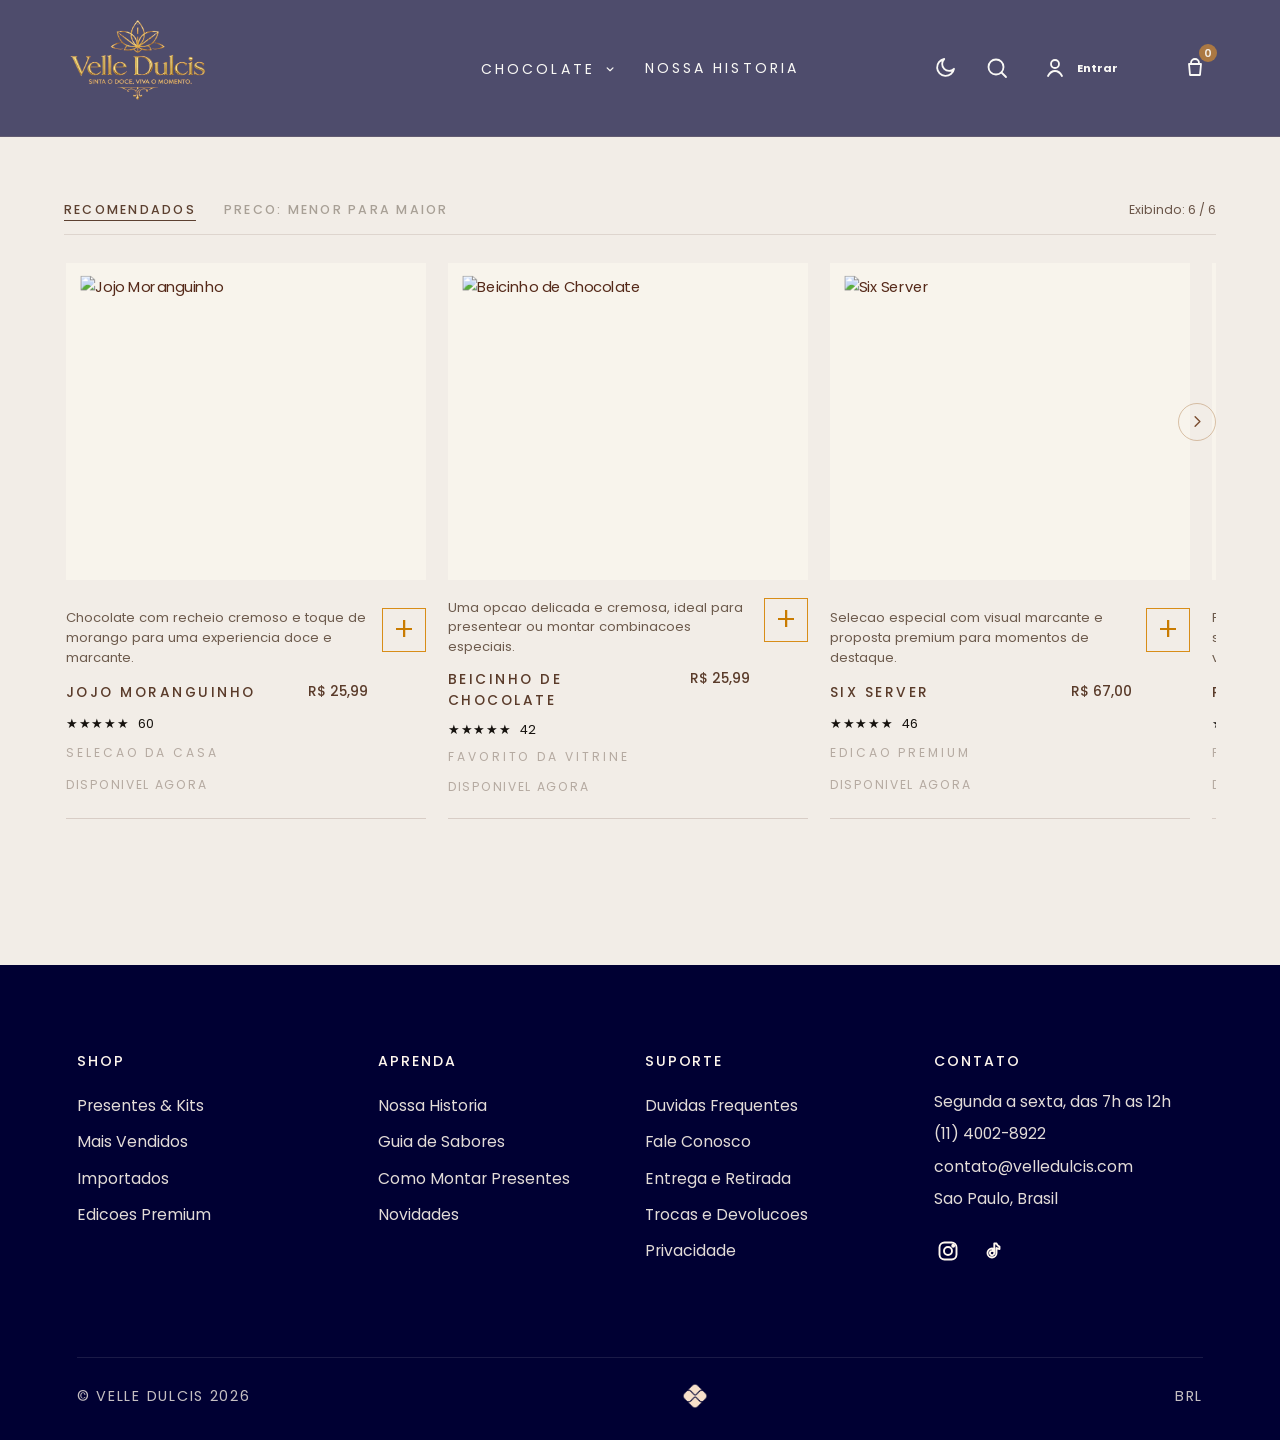
==== commit 04808538: "Ajusta vitrine, carrinho, header e remove coleções - Ajusta navegação da vitrine para exibir a seta " ====
--- a/index.html
+++ b/index.html
@@ -1,3 +1,4 @@
+
 <!DOCTYPE html>
 <html lang="pt-br">
 
@@ -8,11 +9,12 @@
 
     <link rel="preconnect" href="https://fonts.googleapis.com">
     <link rel="preconnect" href="https://fonts.gstatic.com" crossorigin>
-    <link href="https://fonts.googleapis.com/css2?family=Cormorant+Garamond:wght@400;500;600&family=Poppins:wght@300;400;600&display=swap" rel="stylesheet">
+    <link href="https://fonts.googleapis.com/css2?family=Poppins:wght@300;400;600&display=swap" rel="stylesheet">
     <link rel="stylesheet" href="style.css?v=20260417-5">
 </head>
 
 <body class="pagina-carregando">
+    <script src="theme-init.js"></script>
 
     <header class="topo-site">
         <div class="marca-site">
@@ -97,7 +99,6 @@
                     </div>
                 </div>
             </div>
-            <a href="nova-colecao.html">Colecoes</a>
             <a href="historia.html">Nossa historia</a>
         </nav>
 
@@ -113,12 +114,12 @@
                     <path d="M16.5 16.5L21 21"></path>
                 </svg>
             </button>
-            <a id="link-conta" class="acao-topo acao-topo--link acao-topo--conta" href="login.php" aria-label="Entrar ou acessar conta">
+            <a id="link-conta" class="acao-topo acao-topo--link acao-topo--conta" href="login.html" aria-label="Entrar ou acessar conta">
                 <svg viewBox="0 0 24 24" aria-hidden="true">
                     <circle cx="12" cy="8" r="4"></circle>
                     <path d="M5 20c1.8-3.3 4.2-5 7-5s5.2 1.7 7 5"></path>
                 </svg>
-                <span>Minha conta</span>
+                <span id="link-conta-texto" data-hide-when-authenticated="true">Minha conta</span>
             </a>
             <button id="btn-carrinho" class="acao-topo acao-topo--carrinho" type="button" aria-label="Carrinho">
                 <svg viewBox="0 0 24 24" aria-hidden="true">
@@ -178,12 +179,12 @@
                         </svg>
                         <span>Buscar</span>
                     </button>
-                    <a class="menu-mobile__acao-link" href="login.php">
+                    <a id="link-conta-mobile" class="menu-mobile__acao-link" href="login.html" aria-label="Entrar ou acessar conta">
                         <svg viewBox="0 0 24 24" aria-hidden="true">
                             <circle cx="12" cy="8" r="4"></circle>
                             <path d="M5 20c1.8-3.3 4.2-5 7-5s5.2 1.7 7 5"></path>
                         </svg>
-                        <span>Minha conta</span>
+                        <span id="link-conta-mobile-texto">Minha conta</span>
                     </a>
                     <button class="menu-mobile__acao" type="button" data-mobile-action="cart">
                         <svg viewBox="0 0 24 24" aria-hidden="true">
@@ -197,13 +198,6 @@
                 <nav class="menu-mobile__links" aria-label="Menu principal mobile">
                     <a class="menu-mobile__link" href="#vitrine">
                         <span>Chocolate</span>
-                        <svg class="menu-mobile__link-seta" viewBox="0 0 24 24" aria-hidden="true">
-                            <path d="M5 12h14"></path>
-                            <path d="M13 6l6 6-6 6"></path>
-                        </svg>
-                    </a>
-                    <a class="menu-mobile__link" href="nova-colecao.html">
-                        <span>Colecoes</span>
                         <svg class="menu-mobile__link-seta" viewBox="0 0 24 24" aria-hidden="true">
                             <path d="M5 12h14"></path>
                             <path d="M13 6l6 6-6 6"></path>
@@ -266,13 +260,28 @@
     </div>
 
     <main>
-        <section class="colecao-destaque" aria-labelledby="titulo-colecao">
-            <span class="colecao-destaque__rotulo">Colecao</span>
-            <h2 id="titulo-colecao" class="colecao-destaque__titulo">Nossos Chocolates</h2>
-            <p class="colecao-destaque__texto">Sabores especiais preparados para presentear e transformar qualquer momento em algo memoravel.</p>
-        </section>
-
         <section id="vitrine" class="grid-chocolates">
+            <div class="vitrine-toolbar" aria-label="Controles da vitrine">
+                <div class="vitrine-toolbar__sort" aria-label="Ordenar produtos">
+                    <button class="vitrine-toolbar__button ativo" type="button" data-vitrine-sort="recommended" aria-pressed="true">Recomendados</button>
+                    <button class="vitrine-toolbar__button" type="button" data-vitrine-sort="price-asc" aria-pressed="false">Preco: menor para maior</button>
+                </div>
+                <div class="vitrine-toolbar__lado">
+                    <p id="vitrine-count" class="vitrine-toolbar__count" aria-live="polite">Exibindo: 0 / 0</p>
+                    <div class="vitrine-setas" aria-label="Navegar produtos">
+                        <button class="vitrine-seta vitrine-seta--oculta" type="button" data-vitrine-scroll="prev" aria-label="Ver produtos anteriores" aria-hidden="true" tabindex="-1">
+                            <svg viewBox="0 0 24 24" aria-hidden="true">
+                                <path d="M15 6l-6 6 6 6"></path>
+                            </svg>
+                        </button>
+                        <button class="vitrine-seta" type="button" data-vitrine-scroll="next" aria-label="Ver mais produtos">
+                            <svg viewBox="0 0 24 24" aria-hidden="true">
+                                <path d="M9 6l6 6-6 6"></path>
+                            </svg>
+                        </button>
+                    </div>
+                </div>
+            </div>
             <div id="filtros-categoria" class="filtros-categoria" aria-label="Filtrar produtos por categoria"></div>
             <div id="container-cards" class="container"></div>
         </section>
@@ -283,7 +292,6 @@
             <div class="rodape-site__grid">
                 <section class="rodape-site__coluna">
                     <h3>Shop</h3>
-                    <a href="#vitrine">Colecoes</a>
                     <a href="#vitrine">Presentes &amp; Kits</a>
                     <a href="#vitrine">Mais Vendidos</a>
                     <a href="#vitrine">Importados</a>
@@ -315,7 +323,7 @@
                     <p>Sao Paulo, Brasil</p>
 
                     <div class="rodape-site__social">
-                        <a href="#" aria-label="Instagram">
+                        <a href="https://www.instagram.com/velledulcis/" target="_blank" rel="noopener noreferrer" aria-label="Instagram" title="Instagram Velle Dulcis">
                             <svg viewBox="0 0 24 24" aria-hidden="true">
                                 <rect x="3.5" y="3.5" width="17" height="17" rx="5"></rect>
                                 <circle cx="12" cy="12" r="4"></circle>
--- a/style.css
+++ b/style.css
@@ -20,6 +20,9 @@
     --motion-snappy: cubic-bezier(0.34, 1.56, 0.64, 1);
     --tema-origem-x: 50vw;
     --tema-origem-y: 72px;
+    --cart-drawer-height: 100vh;
+    --cart-summary-padding: 20px;
+    --cart-summary-safe-bottom: max(20px, env(safe-area-inset-bottom, 0px));
 }
 
 body[data-theme="dark"] {
@@ -100,13 +103,14 @@
     display: flex;
     justify-content: space-between;
     align-items: center;
-    background: #000033;
+    background: rgba(0, 0, 51, 0.68);
     color: #faf9f6;
     border-bottom: 1px solid rgba(217, 180, 143, 0.14);
     position: sticky;
     top: 0;
     z-index: 110;
-    backdrop-filter: blur(14px);
+    backdrop-filter: blur(18px) saturate(135%);
+    -webkit-backdrop-filter: blur(18px) saturate(135%);
     transition: padding 0.28s ease, box-shadow 0.28s ease, background-color 0.28s ease;
 }
 
@@ -446,7 +450,7 @@
     padding-top: 14px;
     padding-bottom: 14px;
     box-shadow: 0 16px 34px rgba(85, 41, 25, 0.12);
-    background: rgba(0, 0, 51, 0.92);
+    background: rgba(0, 0, 51, 0.78);
 }
 
 .topo-site--compact .marca-site {
@@ -627,37 +631,39 @@
 }
 
 .popup-carrinho {
-    position: absolute;
-    top: calc(100% + 18px);
-    left: auto;
-    right: -45px;
-    width: min(360px, 82vw);
+    position: fixed;
+    top: var(--popup-carrinho-top, 86px);
+    left: var(--popup-carrinho-left, 12px);
+    right: auto;
+    width: min(340px, calc(100vw - 24px));
     background: var(--panel-bg);
     border: 1px solid rgba(171, 120, 67, 0.35);
-    box-shadow: 0 16px 36px rgba(85, 41, 25, 0.18);
+    border-radius: 12px;
+    box-shadow: 0 18px 42px rgba(85, 41, 25, 0.22);
     opacity: 0;
-    transform: translateY(-10px);
+    transform: translateY(-8px) scale(0.98);
     pointer-events: none;
-    transition: opacity 0.25s ease, transform 0.25s ease;
-    z-index: 95;
+    transition: opacity 0.22s ease, transform 0.22s ease;
+    z-index: 220;
 }
 
 .popup-carrinho.ativo {
     opacity: 1;
-    transform: translateY(0);
+    transform: translateY(0) scale(1);
 }
 
 .popup-carrinho__seta {
     position: absolute;
     top: -10px;
-    left: auto;
-    right: 54px;
+    left: var(--popup-carrinho-seta-left, calc(100% - 32px));
+    right: auto;
     width: 20px;
     height: 20px;
     background: var(--panel-bg);
     border-top: 1px solid rgba(171, 120, 67, 0.35);
     border-left: 1px solid rgba(171, 120, 67, 0.35);
     transform: rotate(45deg);
+    transform-origin: center;
 }
 
 .popup-carrinho__conteudo {
@@ -809,7 +815,7 @@
 
 main {
     width: 90%;
-    max-width: 1000px;
+    max-width: 1180px;
     padding: 56px 0 40px;
 }
 
@@ -946,49 +952,126 @@
     text-align: right;
 }
 
-.colecao-destaque {
-    max-width: 700px;
-    margin: 0 0 26px;
-    text-align: left;
-}
-
-.colecao-destaque__rotulo {
-    display: block;
-    margin-bottom: 10px;
-    color: #bc7f39;
-    font-size: 11px;
-    font-weight: 600;
-    letter-spacing: 0.38em;
-    text-transform: uppercase;
-}
-
-.colecao-destaque__titulo {
-    margin: 0;
-    color: #5c2415;
-    font-family: "Montserrat", sans-serif;
-    font-size: clamp(1.24rem, 2.32vw, 1.83rem);
-    font-weight: 700;
-    line-height: 1.04;
-    letter-spacing: 0.11em;
-    text-transform: uppercase;
-}
-
-.colecao-destaque__texto {
-    max-width: 690px;
-    margin-top: 10px;
-    color: #9a603c;
-    font-family: "Cormorant Garamond", serif;
-    font-size: clamp(0.73rem, 1.08vw, 1.03rem);
-    font-weight: 400;
-    line-height: 1.25;
-}
-
 .filtros-categoria {
     display: flex;
     flex-wrap: wrap;
     gap: 12px;
     margin: 4px 0 26px;
     align-items: center;
+}
+
+.filtros-categoria:empty {
+    display: none;
+}
+
+.grid-chocolates {
+    position: relative;
+}
+
+.vitrine-toolbar {
+    display: flex;
+    align-items: flex-end;
+    justify-content: space-between;
+    gap: 22px;
+    margin: 8px 0 28px;
+    padding-bottom: 16px;
+    border-bottom: 1px solid rgba(85, 41, 25, 0.12);
+}
+
+.vitrine-toolbar__sort {
+    display: flex;
+    flex-wrap: wrap;
+    gap: 28px;
+}
+
+.vitrine-toolbar__button {
+    margin: 0;
+    padding: 0;
+    border: 0;
+    border-radius: 0;
+    background: transparent;
+    color: #a8a096;
+    font-size: 0.78rem;
+    font-weight: 500;
+    letter-spacing: 0.18em;
+    line-height: 1.35;
+    text-transform: uppercase;
+    cursor: pointer;
+}
+
+.vitrine-toolbar__button:hover,
+.vitrine-toolbar__button.ativo {
+    background: transparent;
+    color: #5c4030;
+}
+
+.vitrine-toolbar__button.ativo {
+    text-decoration: underline;
+    text-decoration-thickness: 1px;
+    text-underline-offset: 6px;
+}
+
+.vitrine-toolbar__count {
+    margin: 0;
+    color: #6b5649;
+    font-size: 0.78rem;
+    line-height: 1.4;
+    white-space: nowrap;
+}
+
+.vitrine-toolbar__lado,
+.vitrine-setas {
+    display: inline-flex;
+    align-items: center;
+    gap: 12px;
+}
+
+.vitrine-setas {
+    position: absolute;
+    top: var(--vitrine-setas-top, 242px);
+    right: 0;
+    left: 0;
+    z-index: 5;
+    justify-content: space-between;
+    pointer-events: none;
+    transform: translateY(-50%);
+}
+
+.vitrine-seta {
+    width: 38px;
+    height: 38px;
+    min-height: 38px;
+    margin: 0;
+    padding: 0;
+    border: 1px solid rgba(171, 120, 67, 0.42);
+    border-radius: 999px;
+    background: transparent;
+    color: #7a4d30;
+    display: inline-flex;
+    align-items: center;
+    justify-content: center;
+    pointer-events: auto;
+}
+
+.vitrine-seta svg {
+    width: 19px;
+    height: 19px;
+    fill: none;
+    stroke: currentColor;
+    stroke-width: 1.8;
+    stroke-linecap: round;
+    stroke-linejoin: round;
+}
+
+.vitrine-seta:hover {
+    background: #ab7843;
+    color: #fffdf8;
+}
+
+.vitrine-seta--oculta {
+    visibility: hidden;
+    opacity: 0;
+    pointer-events: none;
 }
 
 .filtro-categoria {
@@ -1017,145 +1100,176 @@
 }
 
 #container-cards {
+    display: flex;
+    gap: 22px;
+    margin-top: 0;
+    overflow-x: auto;
+    overflow-y: hidden;
+    scroll-snap-type: x mandatory;
+    scroll-padding-inline: 2px;
+    padding: 0 2px 18px;
+    -webkit-overflow-scrolling: touch;
+    touch-action: pan-x;
+    cursor: grab;
+}
+
+#container-cards:active {
+    cursor: grabbing;
+}
+
+#container-cards::-webkit-scrollbar {
+    height: 8px;
+}
+
+#container-cards::-webkit-scrollbar-track {
+    background: rgba(85, 41, 25, 0.08);
+}
+
+#container-cards::-webkit-scrollbar-thumb {
+    background: rgba(171, 120, 67, 0.46);
+    border-radius: 999px;
+}
+
+.card {
+    flex: 0 0 clamp(250px, 29vw, 360px);
+    min-width: clamp(250px, 29vw, 360px);
     display: grid;
-    grid-template-columns: repeat(3, 1fr);
-    gap: 24px;
-    margin-top: 30px;
-}
-
-.card {
-    background: var(--card-bg);
-    padding: 12px 12px 20px;
-    border-radius: 4px;
-    border: 1px solid rgba(85, 41, 25, 0.08);
-    box-shadow: 0 4px 12px rgba(85, 41, 25, 0.08);
-    transition: transform 0.24s ease, box-shadow 0.24s ease, background-color 0.45s var(--motion-smooth), border-color 0.38s ease;
+    gap: 18px;
+    background: transparent;
+    border: 0;
+    border-bottom: 1px solid rgba(85, 41, 25, 0.16);
+    border-radius: 0;
+    box-shadow: none;
+    padding: 0 0 22px;
+    transition: transform 0.24s ease, border-color 0.28s ease;
     width: 100%;
     text-align: left;
     position: relative;
-    overflow: hidden;
-    will-change: transform, box-shadow;
-}
-
-.card::after {
-    content: "";
-    position: absolute;
-    inset: 0;
-    pointer-events: none;
-    opacity: 0;
-    background: linear-gradient(130deg, rgba(255, 247, 238, 0.14) 0%, rgba(255, 247, 238, 0) 55%);
-    transition: opacity 0.24s ease;
+    overflow: visible;
+    will-change: transform;
+    scroll-snap-align: start;
 }
 
 .card:hover {
-    transform: translateY(-4px);
-    box-shadow: 0 12px 28px rgba(85, 41, 25, 0.12);
-}
-
-.card:hover::after {
-    opacity: 1;
-}
-
+    transform: translateY(-3px);
+    border-color: rgba(171, 120, 67, 0.38);
+}
+
+.card__imagem-link,
 .card__link {
-    display: block;
     color: inherit;
     text-decoration: none;
 }
 
+.card__link {
+    display: grid;
+    gap: 12px;
+}
+
 .card__imagem-box {
-    background: var(--input-bg);
-    aspect-ratio: 1 / 1;
+    background: #f8f4ec;
+    aspect-ratio: 1 / 0.88;
     display: flex;
     align-items: center;
     justify-content: center;
     overflow: hidden;
-    margin-bottom: 18px;
-    transition: background-color 0.45s var(--motion-smooth), transform 0.28s ease;
+    transition: background-color 0.45s var(--motion-smooth), transform 0.28s ease, box-shadow 0.28s ease;
 }
 
 .card img {
     width: 100%;
     height: 100%;
     object-fit: contain;
-}
-
-.card__selo {
-    display: inline-flex;
-    align-items: center;
-    padding: 6px 12px;
-    background: rgba(255, 241, 222, 0.14);
-    color: #f2d3ad;
-    font-size: 12px;
-    font-weight: 700;
-    letter-spacing: 0.04em;
+    transform: scale(0.92);
+    transition: transform 0.28s ease;
+}
+
+.card:hover img {
+    transform: scale(0.96);
+}
+
+.card__conteudo {
+    position: relative;
+    display: grid;
+    gap: 12px;
+    padding-right: 58px;
+}
+
+.card__descricao {
+    margin: 0;
+    color: #6d5b4d;
+    font-size: 0.82rem;
+    line-height: 1.5;
+}
+
+.card__linha {
+    display: grid;
+    grid-template-columns: minmax(0, 1fr) auto;
+    align-items: start;
+    gap: 16px;
+}
+
+.card h3 {
+    margin: 0;
+    color: #5a3b2a;
+    font-size: 0.86rem;
+    font-weight: 500;
+    letter-spacing: 0.18em;
+    line-height: 1.55;
     text-transform: uppercase;
-    margin-bottom: 16px;
-}
-
-.card__conteudo {
-    display: flex;
-    flex-direction: column;
-    gap: 18px;
-}
-
-.card h3 {
-    font-size: 16px;
+}
+
+.card__preco {
+    margin: 0;
+    color: #5a3b2a;
+    font-size: 0.86rem;
     font-weight: 500;
+    white-space: nowrap;
+}
+
+.card__rating {
+    display: flex;
+    align-items: center;
+    gap: 9px;
+    color: #17130f;
+    font-size: 0.8rem;
+    line-height: 1;
+}
+
+.card__rating span:first-child {
+    letter-spacing: 0.05em;
+}
+
+.card__selo,
+.card__quantidade-info {
+    color: #b5aaa1;
+    font-size: 0.76rem;
+    letter-spacing: 0.24em;
     line-height: 1.45;
-    min-height: 46px;
-    color: #fff7ee;
-    transition: color 0.35s ease;
-}
-
-.card__rodape {
-    display: grid;
-    gap: 16px;
-}
-
-.card__preco-bloco {
-    display: grid;
-    gap: 6px;
-}
-
-.card p {
+    text-transform: uppercase;
+}
+
+.card__quantidade-info {
+    letter-spacing: 0.14em;
+}
+
+.card__cta {
+    position: absolute;
+    right: 0;
+    top: 0;
+    width: 44px;
+    height: 44px;
+    min-height: 44px;
     margin: 0;
-    color: #fff7ee;
-    font-size: 15px;
-    font-weight: 800;
-    transition: color 0.35s ease;
-}
-
-.card__quantidade-info {
-    color: rgba(255, 247, 238, 0.72);
-    font-size: 12px;
-    letter-spacing: 0.08em;
-    text-transform: uppercase;
-    transition: color 0.35s ease;
-}
-
-.card__cta {
-    width: 100%;
-    min-height: 48px;
-    margin-top: 0;
+    padding: 0;
     border-radius: 0;
-    border: 1px solid rgba(242, 211, 173, 0.5);
+    border: 1px solid #d88d18;
     background: transparent;
-    color: #f2d3ad;
-    font-size: 0.78rem;
-    font-weight: 700;
-    letter-spacing: 0.18em;
-    text-transform: uppercase;
-    opacity: 0;
-    transform: translateY(8px);
-    transition: opacity 0.22s ease, transform 0.22s ease, background-color 0.22s ease, color 0.22s ease;
-    pointer-events: none;
-}
-
-.card:hover .card__cta,
-.card:focus-within .card__cta {
-    opacity: 1;
-    transform: translateY(0);
-    pointer-events: auto;
+    color: #c97b00;
+    font-size: 2rem;
+    font-weight: 300;
+    line-height: 1;
+    transition: background-color 0.22s ease, color 0.22s ease, border-color 0.22s ease, transform 0.22s ease;
 }
 
 body.tema-transicao-ativa #container-cards .card {
@@ -1200,8 +1314,10 @@
 }
 
 .card__cta:hover {
-    background: var(--accent);
-    color: var(--bg);
+    background: #d88d18;
+    border-color: #d88d18;
+    color: #fffdf8;
+    transform: translateY(-1px);
 }
 
 button {
@@ -1224,7 +1340,7 @@
     top: 0;
     right: 0;
     width: min(410px, 100vw);
-    height: 100%;
+    height: var(--cart-drawer-height);
     background: var(--light-panel);
     display: flex;
     flex-direction: column;
@@ -1289,7 +1405,8 @@
 
 .popup-remocao {
     position: fixed;
-    left: 16px;
+    left: auto;
+    right: 16px;
     bottom: 16px;
     display: flex;
     align-items: center;
@@ -1395,12 +1512,10 @@
 }
 
 body[data-theme="dark"] .popup-carrinho__texto strong,
-body[data-theme="dark"] .colecao-destaque__rotulo,
 body[data-theme="dark"] .card__selo {
     color: #d9b48f;
 }
 
-body[data-theme="dark"] .colecao-destaque__titulo,
 body[data-theme="dark"] .card p,
 body[data-theme="dark"] .card__quantidade-info,
 body[data-theme="dark"] .painel-pesquisa__bloco h3,
@@ -1409,7 +1524,6 @@
     color: #faf9f6;
 }
 
-body[data-theme="dark"] .colecao-destaque__texto,
 body[data-theme="dark"] .resultado-pesquisa__info p,
 body[data-theme="dark"] .popup-carrinho__texto span {
     color: #a69f98;
@@ -1442,6 +1556,38 @@
 body[data-theme="dark"] .filtro-categoria.ativo {
     background: #d9b48f;
     color: #0a0806;
+}
+
+body[data-theme="dark"] .vitrine-toolbar {
+    border-bottom-color: rgba(217, 180, 143, 0.16);
+}
+
+body[data-theme="dark"] .vitrine-toolbar__button {
+    color: #8f857d;
+}
+
+body[data-theme="dark"] .vitrine-toolbar__button:hover,
+body[data-theme="dark"] .vitrine-toolbar__button.ativo,
+body[data-theme="dark"] .vitrine-toolbar__count {
+    color: #d9b48f;
+}
+
+body[data-theme="dark"] .vitrine-seta {
+    border-color: rgba(217, 180, 143, 0.36);
+    color: #d9b48f;
+}
+
+body[data-theme="dark"] .vitrine-seta:hover {
+    background: #d9b48f;
+    color: #100d0b;
+}
+
+body[data-theme="dark"] #container-cards::-webkit-scrollbar-track {
+    background: rgba(217, 180, 143, 0.08);
+}
+
+body[data-theme="dark"] #container-cards::-webkit-scrollbar-thumb {
+    background: rgba(217, 180, 143, 0.42);
 }
 
 body[data-theme="dark"] .menu-topo a,
@@ -1486,11 +1632,13 @@
 }
 
 body[data-theme="dark"] .card {
-    box-shadow: 0 10px 28px rgba(0, 0, 0, 0.32);
+    border-bottom-color: rgba(217, 180, 143, 0.16);
+    box-shadow: none;
 }
 
 body[data-theme="dark"] .card:hover {
-    box-shadow: 0 16px 34px rgba(0, 0, 0, 0.42);
+    border-bottom-color: rgba(217, 180, 143, 0.4);
+    box-shadow: none;
 }
 
 body[data-theme="dark"] .card__selo {
@@ -1500,6 +1648,23 @@
 
 body[data-theme="dark"] .card__imagem-box {
     background: #181410;
+}
+
+body[data-theme="dark"] .card__descricao {
+    color: #a69f98;
+}
+
+body[data-theme="dark"] .card h3,
+body[data-theme="dark"] .card__preco,
+body[data-theme="dark"] .card__rating {
+    color: #faf9f6;
+}
+
+body[data-theme="dark"] .card__selo,
+body[data-theme="dark"] .card__quantidade-info {
+    background: transparent;
+    border: 0;
+    color: #d9b48f;
 }
 
 body[data-theme="dark"] .filtro-categoria {
@@ -1997,7 +2162,7 @@
     font-size: 2rem;
     color: var(--text-strong);
     margin-bottom: 10px;
-    font-family: Georgia, "Times New Roman", serif;
+    font-family: "Montserrat", sans-serif;
     font-weight: 500;
 }
 
@@ -2065,7 +2230,7 @@
 .carrinho-vazio__item-info strong {
     color: var(--text-strong);
     font-size: 1rem;
-    font-family: Georgia, "Times New Roman", serif;
+    font-family: "Montserrat", sans-serif;
     font-weight: 500;
     line-height: 1.3;
 }
@@ -2288,8 +2453,10 @@
 
 .carrinho-resumo {
     border-top: 1px solid var(--border);
-    padding: 20px;
+    padding: var(--cart-summary-padding);
+    padding-bottom: var(--cart-summary-safe-bottom);
     background: var(--light-panel);
+    flex: 0 0 auto;
 }
 
 .carrinho-resumo__linha {
@@ -2866,9 +3033,9 @@
 .produto-relacionados-head h2 {
     margin: 0;
     color: #351d15;
-    font-family: "Cormorant Garamond", serif;
+    font-family: "Montserrat", sans-serif;
     font-weight: 600;
-    letter-spacing: -0.03em;
+    letter-spacing: 0;
     line-height: 0.98;
 }
 
@@ -3328,7 +3495,7 @@
 
 .historia-hero__marca {
     color: #6b3a1f;
-    font-family: "Cormorant Garamond", serif;
+    font-family: "Montserrat", sans-serif;
     font-size: clamp(2.6rem, 4vw, 4rem);
     font-weight: 600;
     letter-spacing: 0.08em;
@@ -3371,7 +3538,7 @@
 .historia-hero__texto h1 {
     margin: 0;
     color: #2c2218;
-    font-family: "Cormorant Garamond", serif;
+    font-family: "Montserrat", sans-serif;
     font-size: clamp(2rem, 3vw, 3rem);
     font-weight: 700;
     line-height: 1.02;
@@ -3380,7 +3547,7 @@
 .historia-hero__texto p {
     margin: 0;
     color: #5c5348;
-    font-family: "Cormorant Garamond", serif;
+    font-family: "Poppins", sans-serif;
     font-size: clamp(1.1rem, 1.5vw, 1.42rem);
     line-height: 1.52;
 }
@@ -3388,6 +3555,37 @@
 .historia-hero__destaque {
     color: #2f241a;
     font-weight: 700;
+}
+
+body[data-theme="dark"].pagina-historia {
+    background: #100d0b;
+}
+
+body[data-theme="dark"] .historia-hero {
+    background: linear-gradient(180deg, rgba(24, 20, 18, 0.98) 0%, rgba(18, 15, 13, 0.98) 100%);
+    box-shadow: 0 22px 50px rgba(0, 0, 0, 0.36);
+}
+
+body[data-theme="dark"] .historia-hero__cabecalho {
+    border-bottom-color: rgba(217, 180, 143, 0.18);
+}
+
+body[data-theme="dark"] .historia-hero__marca,
+body[data-theme="dark"] .historia-hero__texto h1,
+body[data-theme="dark"] .historia-hero__destaque {
+    color: #faf9f6;
+}
+
+body[data-theme="dark"] .historia-hero__submarca {
+    color: #d9b48f;
+}
+
+body[data-theme="dark"] .historia-hero__texto {
+    background: rgba(14, 11, 9, 0.88);
+}
+
+body[data-theme="dark"] .historia-hero__texto p {
+    color: #d6cec6;
 }
 
 @media (max-width: 768px) {
@@ -3582,28 +3780,28 @@
     }
 
     .popup-carrinho {
-        position: absolute;
-        top: auto;
-        right: -50px;
-        bottom: calc(100% + 12px);
-        left: auto;
-        width: min(300px, 82vw);
-        border-radius: 0;
+        top: var(--popup-carrinho-top, 76px);
+        left: var(--popup-carrinho-left, 14px);
+        right: auto;
+        bottom: auto;
+        width: min(300px, calc(100vw - 28px));
+        border-radius: 12px;
         box-shadow: 0 16px 38px rgba(18, 10, 6, 0.24);
-        z-index: 190;
+        z-index: 220;
     }
 
     .popup-carrinho__seta {
         display: block;
-        top: auto;
-        right: 63px;
-        bottom: -8px;
+        top: -8px;
+        left: var(--popup-carrinho-seta-left, calc(100% - 28px));
+        right: auto;
+        bottom: auto;
         width: 16px;
         height: 16px;
-        border-top: 0;
-        border-left: 0;
-        border-right: 1px solid rgba(171, 120, 67, 0.35);
-        border-bottom: 1px solid rgba(171, 120, 67, 0.35);
+        border-top: 1px solid rgba(171, 120, 67, 0.35);
+        border-left: 1px solid rgba(171, 120, 67, 0.35);
+        border-right: 0;
+        border-bottom: 0;
     }
 
     .popup-carrinho__conteudo {
@@ -3728,30 +3926,101 @@
         flex-direction: column;
     }
 
+    .vitrine-toolbar {
+        align-items: flex-start;
+        flex-direction: column;
+        gap: 12px;
+        margin-bottom: 22px;
+    }
+
+    .vitrine-toolbar__sort {
+        gap: 14px 18px;
+    }
+
+    .vitrine-toolbar__button,
+    .vitrine-toolbar__count {
+        font-size: 0.68rem;
+        letter-spacing: 0.13em;
+    }
+
+    .vitrine-toolbar__lado {
+        width: 100%;
+        justify-content: space-between;
+    }
+
+    .vitrine-setas {
+        top: var(--vitrine-setas-top, 250px);
+    }
+
+    .vitrine-seta {
+        width: 36px;
+        height: 36px;
+        min-height: 36px;
+    }
+
     #container-cards {
-        grid-template-columns: repeat(1, 1fr);
+        gap: 14px;
+        padding-bottom: 16px;
     }
 
     .card {
-        padding: 10px 10px 18px;
+        flex-basis: min(82vw, 320px);
+        min-width: min(82vw, 320px);
+        gap: 14px;
+        padding-bottom: 18px;
     }
 
     .card__cta {
-        opacity: 1;
-        transform: translateY(0);
-        pointer-events: auto;
+        position: static;
+        justify-self: start;
+        width: 38px;
+        height: 38px;
+        min-height: 38px;
+        font-size: 1.65rem;
+        margin-top: 2px;
     }
 
     .card h3 {
         min-height: auto;
+        font-size: 0.68rem;
+        letter-spacing: 0.13em;
+        line-height: 1.42;
+    }
+
+    .card__conteudo {
+        padding-right: 0;
+    }
+
+    .card__linha {
+        grid-template-columns: 1fr;
+        gap: 4px;
+    }
+
+    .card__descricao {
+        font-size: 0.72rem;
+        line-height: 1.42;
+    }
+
+    .card__preco,
+    .card__rating,
+    .card__selo,
+    .card__quantidade-info {
+        font-size: 0.68rem;
+    }
+
+    .card__selo,
+    .card__quantidade-info {
+        letter-spacing: 0.14em;
     }
 
     #carrinho-lateral {
+        --cart-drawer-height: 100dvh;
+        --cart-summary-padding: 16px;
+        --cart-summary-safe-bottom: max(22px, env(safe-area-inset-bottom, 0px));
         top: 0;
         right: 0;
         width: 100vw;
         max-width: 100vw;
-        height: 100dvh;
         box-shadow: none;
         transform: translateX(108%) scale(0.985);
         border-left: 1px solid var(--border);
@@ -3872,7 +4141,8 @@
     }
 
     .carrinho-resumo {
-        padding: 16px;
+        padding: var(--cart-summary-padding);
+        padding-bottom: var(--cart-summary-safe-bottom);
     }
 
     .carrinho-resumo__linha {
@@ -3881,25 +4151,6 @@
 
     .overlay-pesquisa__conteudo h2 {
         font-size: 28px;
-    }
-
-    .colecao-destaque {
-        margin-bottom: 24px;
-    }
-
-    .colecao-destaque__rotulo {
-        font-size: 12px;
-        letter-spacing: 0.34em;
-    }
-
-    .colecao-destaque__titulo {
-        font-size: clamp(1.3rem, 6vw, 1.9rem);
-        letter-spacing: 0.08em;
-    }
-
-    .colecao-destaque__texto {
-        font-size: clamp(0.92rem, 3.2vw, 1.08rem);
-        line-height: 1.42;
     }
 
     .filtros-categoria {
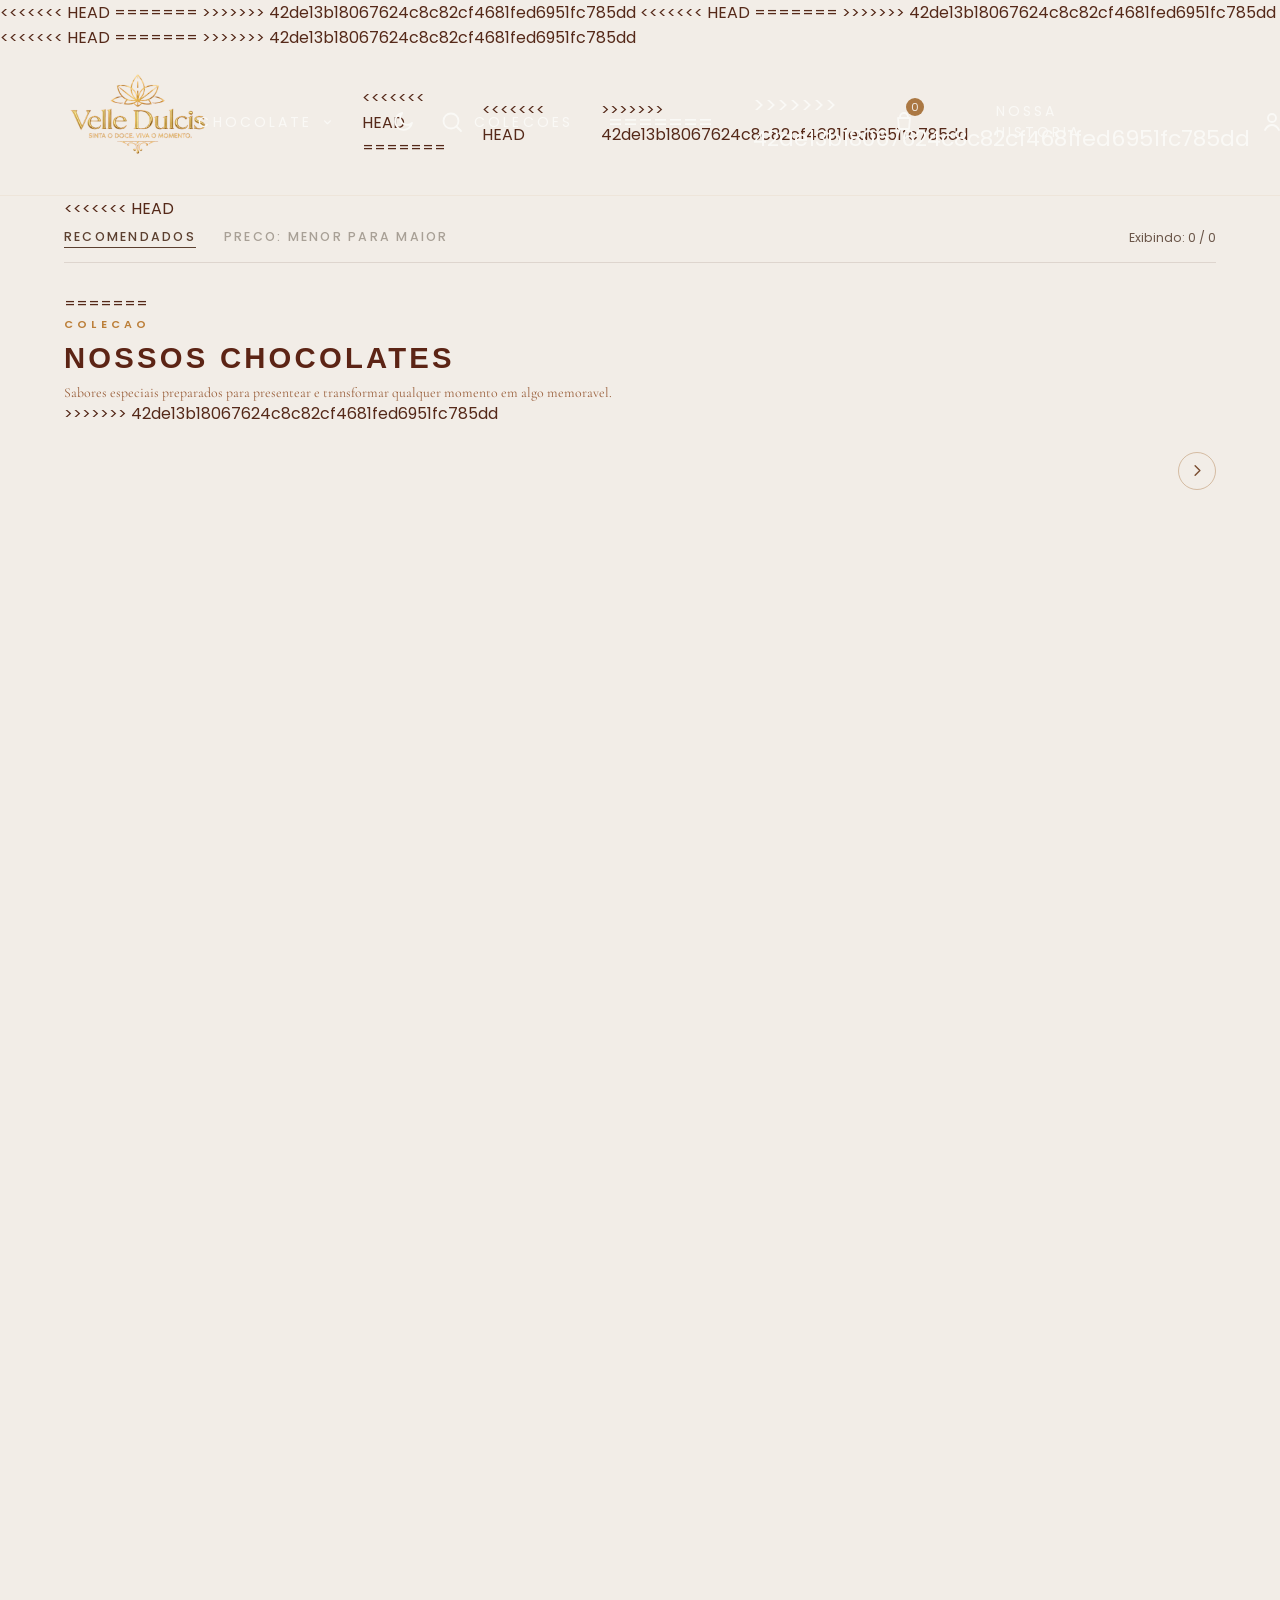
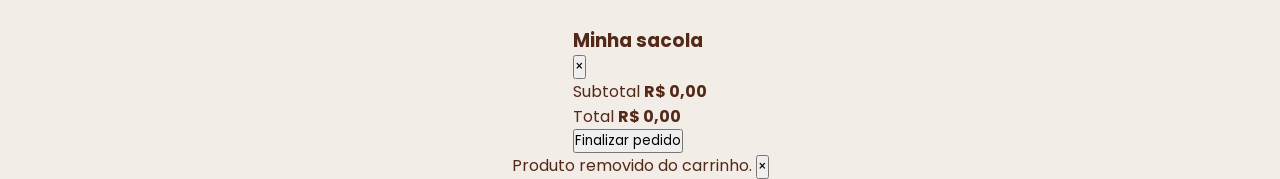
==== commit f79a1db5: "Ajusta vitrine, carrinho, header e remove coleções - Ajusta navegação da vitrine para exibir a seta " ====
--- a/index.html
+++ b/index.html
@@ -1,4 +1,7 @@
-
+<<<<<<< HEAD
+
+=======
+>>>>>>> 42de13b18067624c8c82cf4681fed6951fc785dd
 <!DOCTYPE html>
 <html lang="pt-br">
 
@@ -9,12 +12,19 @@
 
     <link rel="preconnect" href="https://fonts.googleapis.com">
     <link rel="preconnect" href="https://fonts.gstatic.com" crossorigin>
+<<<<<<< HEAD
     <link href="https://fonts.googleapis.com/css2?family=Poppins:wght@300;400;600&display=swap" rel="stylesheet">
+=======
+    <link href="https://fonts.googleapis.com/css2?family=Cormorant+Garamond:wght@400;500;600&family=Poppins:wght@300;400;600&display=swap" rel="stylesheet">
+>>>>>>> 42de13b18067624c8c82cf4681fed6951fc785dd
     <link rel="stylesheet" href="style.css?v=20260417-5">
 </head>
 
 <body class="pagina-carregando">
+<<<<<<< HEAD
     <script src="theme-init.js"></script>
+=======
+>>>>>>> 42de13b18067624c8c82cf4681fed6951fc785dd
 
     <header class="topo-site">
         <div class="marca-site">
@@ -99,6 +109,10 @@
                     </div>
                 </div>
             </div>
+<<<<<<< HEAD
+=======
+            <a href="nova-colecao.html">Colecoes</a>
+>>>>>>> 42de13b18067624c8c82cf4681fed6951fc785dd
             <a href="historia.html">Nossa historia</a>
         </nav>
 
@@ -114,12 +128,20 @@
                     <path d="M16.5 16.5L21 21"></path>
                 </svg>
             </button>
+<<<<<<< HEAD
             <a id="link-conta" class="acao-topo acao-topo--link acao-topo--conta" href="login.html" aria-label="Entrar ou acessar conta">
+=======
+            <a id="link-conta" class="acao-topo acao-topo--link acao-topo--conta" href="login.php" aria-label="Entrar ou acessar conta">
+>>>>>>> 42de13b18067624c8c82cf4681fed6951fc785dd
                 <svg viewBox="0 0 24 24" aria-hidden="true">
                     <circle cx="12" cy="8" r="4"></circle>
                     <path d="M5 20c1.8-3.3 4.2-5 7-5s5.2 1.7 7 5"></path>
                 </svg>
+<<<<<<< HEAD
                 <span id="link-conta-texto" data-hide-when-authenticated="true">Minha conta</span>
+=======
+                <span>Minha conta</span>
+>>>>>>> 42de13b18067624c8c82cf4681fed6951fc785dd
             </a>
             <button id="btn-carrinho" class="acao-topo acao-topo--carrinho" type="button" aria-label="Carrinho">
                 <svg viewBox="0 0 24 24" aria-hidden="true">
@@ -179,12 +201,20 @@
                         </svg>
                         <span>Buscar</span>
                     </button>
+<<<<<<< HEAD
                     <a id="link-conta-mobile" class="menu-mobile__acao-link" href="login.html" aria-label="Entrar ou acessar conta">
+=======
+                    <a class="menu-mobile__acao-link" href="login.php">
+>>>>>>> 42de13b18067624c8c82cf4681fed6951fc785dd
                         <svg viewBox="0 0 24 24" aria-hidden="true">
                             <circle cx="12" cy="8" r="4"></circle>
                             <path d="M5 20c1.8-3.3 4.2-5 7-5s5.2 1.7 7 5"></path>
                         </svg>
+<<<<<<< HEAD
                         <span id="link-conta-mobile-texto">Minha conta</span>
+=======
+                        <span>Minha conta</span>
+>>>>>>> 42de13b18067624c8c82cf4681fed6951fc785dd
                     </a>
                     <button class="menu-mobile__acao" type="button" data-mobile-action="cart">
                         <svg viewBox="0 0 24 24" aria-hidden="true">
@@ -203,6 +233,16 @@
                             <path d="M13 6l6 6-6 6"></path>
                         </svg>
                     </a>
+<<<<<<< HEAD
+=======
+                    <a class="menu-mobile__link" href="nova-colecao.html">
+                        <span>Colecoes</span>
+                        <svg class="menu-mobile__link-seta" viewBox="0 0 24 24" aria-hidden="true">
+                            <path d="M5 12h14"></path>
+                            <path d="M13 6l6 6-6 6"></path>
+                        </svg>
+                    </a>
+>>>>>>> 42de13b18067624c8c82cf4681fed6951fc785dd
                     <a class="menu-mobile__link" href="historia.html">
                         <span>Nossa historia</span>
                         <svg class="menu-mobile__link-seta" viewBox="0 0 24 24" aria-hidden="true">
@@ -260,6 +300,7 @@
     </div>
 
     <main>
+<<<<<<< HEAD
         <section id="vitrine" class="grid-chocolates">
             <div class="vitrine-toolbar" aria-label="Controles da vitrine">
                 <div class="vitrine-toolbar__sort" aria-label="Ordenar produtos">
@@ -282,6 +323,15 @@
                     </div>
                 </div>
             </div>
+=======
+        <section class="colecao-destaque" aria-labelledby="titulo-colecao">
+            <span class="colecao-destaque__rotulo">Colecao</span>
+            <h2 id="titulo-colecao" class="colecao-destaque__titulo">Nossos Chocolates</h2>
+            <p class="colecao-destaque__texto">Sabores especiais preparados para presentear e transformar qualquer momento em algo memoravel.</p>
+        </section>
+
+        <section id="vitrine" class="grid-chocolates">
+>>>>>>> 42de13b18067624c8c82cf4681fed6951fc785dd
             <div id="filtros-categoria" class="filtros-categoria" aria-label="Filtrar produtos por categoria"></div>
             <div id="container-cards" class="container"></div>
         </section>
@@ -292,6 +342,10 @@
             <div class="rodape-site__grid">
                 <section class="rodape-site__coluna">
                     <h3>Shop</h3>
+<<<<<<< HEAD
+=======
+                    <a href="#vitrine">Colecoes</a>
+>>>>>>> 42de13b18067624c8c82cf4681fed6951fc785dd
                     <a href="#vitrine">Presentes &amp; Kits</a>
                     <a href="#vitrine">Mais Vendidos</a>
                     <a href="#vitrine">Importados</a>
@@ -323,7 +377,11 @@
                     <p>Sao Paulo, Brasil</p>
 
                     <div class="rodape-site__social">
+<<<<<<< HEAD
                         <a href="https://www.instagram.com/velledulcis/" target="_blank" rel="noopener noreferrer" aria-label="Instagram" title="Instagram Velle Dulcis">
+=======
+                        <a href="#" aria-label="Instagram">
+>>>>>>> 42de13b18067624c8c82cf4681fed6951fc785dd
                             <svg viewBox="0 0 24 24" aria-hidden="true">
                                 <rect x="3.5" y="3.5" width="17" height="17" rx="5"></rect>
                                 <circle cx="12" cy="12" r="4"></circle>
--- a/style.css
+++ b/style.css
@@ -20,9 +20,12 @@
     --motion-snappy: cubic-bezier(0.34, 1.56, 0.64, 1);
     --tema-origem-x: 50vw;
     --tema-origem-y: 72px;
+<<<<<<< HEAD
     --cart-drawer-height: 100vh;
     --cart-summary-padding: 20px;
     --cart-summary-safe-bottom: max(20px, env(safe-area-inset-bottom, 0px));
+=======
+>>>>>>> 42de13b18067624c8c82cf4681fed6951fc785dd
 }
 
 body[data-theme="dark"] {
@@ -103,14 +106,22 @@
     display: flex;
     justify-content: space-between;
     align-items: center;
+<<<<<<< HEAD
     background: rgba(0, 0, 51, 0.68);
+=======
+    background: #000033;
+>>>>>>> 42de13b18067624c8c82cf4681fed6951fc785dd
     color: #faf9f6;
     border-bottom: 1px solid rgba(217, 180, 143, 0.14);
     position: sticky;
     top: 0;
     z-index: 110;
+<<<<<<< HEAD
     backdrop-filter: blur(18px) saturate(135%);
     -webkit-backdrop-filter: blur(18px) saturate(135%);
+=======
+    backdrop-filter: blur(14px);
+>>>>>>> 42de13b18067624c8c82cf4681fed6951fc785dd
     transition: padding 0.28s ease, box-shadow 0.28s ease, background-color 0.28s ease;
 }
 
@@ -450,7 +461,11 @@
     padding-top: 14px;
     padding-bottom: 14px;
     box-shadow: 0 16px 34px rgba(85, 41, 25, 0.12);
+<<<<<<< HEAD
     background: rgba(0, 0, 51, 0.78);
+=======
+    background: rgba(0, 0, 51, 0.92);
+>>>>>>> 42de13b18067624c8c82cf4681fed6951fc785dd
 }
 
 .topo-site--compact .marca-site {
@@ -631,6 +646,7 @@
 }
 
 .popup-carrinho {
+<<<<<<< HEAD
     position: fixed;
     top: var(--popup-carrinho-top, 86px);
     left: var(--popup-carrinho-left, 12px);
@@ -645,25 +661,52 @@
     pointer-events: none;
     transition: opacity 0.22s ease, transform 0.22s ease;
     z-index: 220;
+=======
+    position: absolute;
+    top: calc(100% + 18px);
+    left: auto;
+    right: -45px;
+    width: min(360px, 82vw);
+    background: var(--panel-bg);
+    border: 1px solid rgba(171, 120, 67, 0.35);
+    box-shadow: 0 16px 36px rgba(85, 41, 25, 0.18);
+    opacity: 0;
+    transform: translateY(-10px);
+    pointer-events: none;
+    transition: opacity 0.25s ease, transform 0.25s ease;
+    z-index: 95;
+>>>>>>> 42de13b18067624c8c82cf4681fed6951fc785dd
 }
 
 .popup-carrinho.ativo {
     opacity: 1;
+<<<<<<< HEAD
     transform: translateY(0) scale(1);
+=======
+    transform: translateY(0);
+>>>>>>> 42de13b18067624c8c82cf4681fed6951fc785dd
 }
 
 .popup-carrinho__seta {
     position: absolute;
     top: -10px;
+<<<<<<< HEAD
     left: var(--popup-carrinho-seta-left, calc(100% - 32px));
     right: auto;
+=======
+    left: auto;
+    right: 54px;
+>>>>>>> 42de13b18067624c8c82cf4681fed6951fc785dd
     width: 20px;
     height: 20px;
     background: var(--panel-bg);
     border-top: 1px solid rgba(171, 120, 67, 0.35);
     border-left: 1px solid rgba(171, 120, 67, 0.35);
     transform: rotate(45deg);
+<<<<<<< HEAD
     transform-origin: center;
+=======
+>>>>>>> 42de13b18067624c8c82cf4681fed6951fc785dd
 }
 
 .popup-carrinho__conteudo {
@@ -815,7 +858,11 @@
 
 main {
     width: 90%;
+<<<<<<< HEAD
     max-width: 1180px;
+=======
+    max-width: 1000px;
+>>>>>>> 42de13b18067624c8c82cf4681fed6951fc785dd
     padding: 56px 0 40px;
 }
 
@@ -952,6 +999,46 @@
     text-align: right;
 }
 
+<<<<<<< HEAD
+=======
+.colecao-destaque {
+    max-width: 700px;
+    margin: 0 0 26px;
+    text-align: left;
+}
+
+.colecao-destaque__rotulo {
+    display: block;
+    margin-bottom: 10px;
+    color: #bc7f39;
+    font-size: 11px;
+    font-weight: 600;
+    letter-spacing: 0.38em;
+    text-transform: uppercase;
+}
+
+.colecao-destaque__titulo {
+    margin: 0;
+    color: #5c2415;
+    font-family: "Montserrat", sans-serif;
+    font-size: clamp(1.24rem, 2.32vw, 1.83rem);
+    font-weight: 700;
+    line-height: 1.04;
+    letter-spacing: 0.11em;
+    text-transform: uppercase;
+}
+
+.colecao-destaque__texto {
+    max-width: 690px;
+    margin-top: 10px;
+    color: #9a603c;
+    font-family: "Cormorant Garamond", serif;
+    font-size: clamp(0.73rem, 1.08vw, 1.03rem);
+    font-weight: 400;
+    line-height: 1.25;
+}
+
+>>>>>>> 42de13b18067624c8c82cf4681fed6951fc785dd
 .filtros-categoria {
     display: flex;
     flex-wrap: wrap;
@@ -960,6 +1047,7 @@
     align-items: center;
 }
 
+<<<<<<< HEAD
 .filtros-categoria:empty {
     display: none;
 }
@@ -1074,6 +1162,8 @@
     pointer-events: none;
 }
 
+=======
+>>>>>>> 42de13b18067624c8c82cf4681fed6951fc785dd
 .filtro-categoria {
     border: 1px solid rgba(171, 120, 67, 0.32);
     background: var(--chip-bg);
@@ -1100,6 +1190,7 @@
 }
 
 #container-cards {
+<<<<<<< HEAD
     display: flex;
     gap: 22px;
     margin-top: 0;
@@ -1157,10 +1248,54 @@
 
 .card__imagem-link,
 .card__link {
+=======
+    display: grid;
+    grid-template-columns: repeat(3, 1fr);
+    gap: 24px;
+    margin-top: 30px;
+}
+
+.card {
+    background: var(--card-bg);
+    padding: 12px 12px 20px;
+    border-radius: 4px;
+    border: 1px solid rgba(85, 41, 25, 0.08);
+    box-shadow: 0 4px 12px rgba(85, 41, 25, 0.08);
+    transition: transform 0.24s ease, box-shadow 0.24s ease, background-color 0.45s var(--motion-smooth), border-color 0.38s ease;
+    width: 100%;
+    text-align: left;
+    position: relative;
+    overflow: hidden;
+    will-change: transform, box-shadow;
+}
+
+.card::after {
+    content: "";
+    position: absolute;
+    inset: 0;
+    pointer-events: none;
+    opacity: 0;
+    background: linear-gradient(130deg, rgba(255, 247, 238, 0.14) 0%, rgba(255, 247, 238, 0) 55%);
+    transition: opacity 0.24s ease;
+}
+
+.card:hover {
+    transform: translateY(-4px);
+    box-shadow: 0 12px 28px rgba(85, 41, 25, 0.12);
+}
+
+.card:hover::after {
+    opacity: 1;
+}
+
+.card__link {
+    display: block;
+>>>>>>> 42de13b18067624c8c82cf4681fed6951fc785dd
     color: inherit;
     text-decoration: none;
 }
 
+<<<<<<< HEAD
 .card__link {
     display: grid;
     gap: 12px;
@@ -1169,17 +1304,28 @@
 .card__imagem-box {
     background: #f8f4ec;
     aspect-ratio: 1 / 0.88;
+=======
+.card__imagem-box {
+    background: var(--input-bg);
+    aspect-ratio: 1 / 1;
+>>>>>>> 42de13b18067624c8c82cf4681fed6951fc785dd
     display: flex;
     align-items: center;
     justify-content: center;
     overflow: hidden;
+<<<<<<< HEAD
     transition: background-color 0.45s var(--motion-smooth), transform 0.28s ease, box-shadow 0.28s ease;
+=======
+    margin-bottom: 18px;
+    transition: background-color 0.45s var(--motion-smooth), transform 0.28s ease;
+>>>>>>> 42de13b18067624c8c82cf4681fed6951fc785dd
 }
 
 .card img {
     width: 100%;
     height: 100%;
     object-fit: contain;
+<<<<<<< HEAD
     transform: scale(0.92);
     transition: transform 0.28s ease;
 }
@@ -1270,6 +1416,87 @@
     font-weight: 300;
     line-height: 1;
     transition: background-color 0.22s ease, color 0.22s ease, border-color 0.22s ease, transform 0.22s ease;
+=======
+}
+
+.card__selo {
+    display: inline-flex;
+    align-items: center;
+    padding: 6px 12px;
+    background: rgba(255, 241, 222, 0.14);
+    color: #f2d3ad;
+    font-size: 12px;
+    font-weight: 700;
+    letter-spacing: 0.04em;
+    text-transform: uppercase;
+    margin-bottom: 16px;
+}
+
+.card__conteudo {
+    display: flex;
+    flex-direction: column;
+    gap: 18px;
+}
+
+.card h3 {
+    font-size: 16px;
+    font-weight: 500;
+    line-height: 1.45;
+    min-height: 46px;
+    color: #fff7ee;
+    transition: color 0.35s ease;
+}
+
+.card__rodape {
+    display: grid;
+    gap: 16px;
+}
+
+.card__preco-bloco {
+    display: grid;
+    gap: 6px;
+}
+
+.card p {
+    margin: 0;
+    color: #fff7ee;
+    font-size: 15px;
+    font-weight: 800;
+    transition: color 0.35s ease;
+}
+
+.card__quantidade-info {
+    color: rgba(255, 247, 238, 0.72);
+    font-size: 12px;
+    letter-spacing: 0.08em;
+    text-transform: uppercase;
+    transition: color 0.35s ease;
+}
+
+.card__cta {
+    width: 100%;
+    min-height: 48px;
+    margin-top: 0;
+    border-radius: 0;
+    border: 1px solid rgba(242, 211, 173, 0.5);
+    background: transparent;
+    color: #f2d3ad;
+    font-size: 0.78rem;
+    font-weight: 700;
+    letter-spacing: 0.18em;
+    text-transform: uppercase;
+    opacity: 0;
+    transform: translateY(8px);
+    transition: opacity 0.22s ease, transform 0.22s ease, background-color 0.22s ease, color 0.22s ease;
+    pointer-events: none;
+}
+
+.card:hover .card__cta,
+.card:focus-within .card__cta {
+    opacity: 1;
+    transform: translateY(0);
+    pointer-events: auto;
+>>>>>>> 42de13b18067624c8c82cf4681fed6951fc785dd
 }
 
 body.tema-transicao-ativa #container-cards .card {
@@ -1314,10 +1541,15 @@
 }
 
 .card__cta:hover {
+<<<<<<< HEAD
     background: #d88d18;
     border-color: #d88d18;
     color: #fffdf8;
     transform: translateY(-1px);
+=======
+    background: var(--accent);
+    color: var(--bg);
+>>>>>>> 42de13b18067624c8c82cf4681fed6951fc785dd
 }
 
 button {
@@ -1340,7 +1572,11 @@
     top: 0;
     right: 0;
     width: min(410px, 100vw);
+<<<<<<< HEAD
     height: var(--cart-drawer-height);
+=======
+    height: 100%;
+>>>>>>> 42de13b18067624c8c82cf4681fed6951fc785dd
     background: var(--light-panel);
     display: flex;
     flex-direction: column;
@@ -1405,8 +1641,12 @@
 
 .popup-remocao {
     position: fixed;
+<<<<<<< HEAD
     left: auto;
     right: 16px;
+=======
+    left: 16px;
+>>>>>>> 42de13b18067624c8c82cf4681fed6951fc785dd
     bottom: 16px;
     display: flex;
     align-items: center;
@@ -1512,10 +1752,18 @@
 }
 
 body[data-theme="dark"] .popup-carrinho__texto strong,
+<<<<<<< HEAD
+=======
+body[data-theme="dark"] .colecao-destaque__rotulo,
+>>>>>>> 42de13b18067624c8c82cf4681fed6951fc785dd
 body[data-theme="dark"] .card__selo {
     color: #d9b48f;
 }
 
+<<<<<<< HEAD
+=======
+body[data-theme="dark"] .colecao-destaque__titulo,
+>>>>>>> 42de13b18067624c8c82cf4681fed6951fc785dd
 body[data-theme="dark"] .card p,
 body[data-theme="dark"] .card__quantidade-info,
 body[data-theme="dark"] .painel-pesquisa__bloco h3,
@@ -1524,6 +1772,10 @@
     color: #faf9f6;
 }
 
+<<<<<<< HEAD
+=======
+body[data-theme="dark"] .colecao-destaque__texto,
+>>>>>>> 42de13b18067624c8c82cf4681fed6951fc785dd
 body[data-theme="dark"] .resultado-pesquisa__info p,
 body[data-theme="dark"] .popup-carrinho__texto span {
     color: #a69f98;
@@ -1558,6 +1810,7 @@
     color: #0a0806;
 }
 
+<<<<<<< HEAD
 body[data-theme="dark"] .vitrine-toolbar {
     border-bottom-color: rgba(217, 180, 143, 0.16);
 }
@@ -1590,6 +1843,8 @@
     background: rgba(217, 180, 143, 0.42);
 }
 
+=======
+>>>>>>> 42de13b18067624c8c82cf4681fed6951fc785dd
 body[data-theme="dark"] .menu-topo a,
 body[data-theme="dark"] .menu-topo__link,
 body[data-theme="dark"] .acao-topo,
@@ -1632,6 +1887,7 @@
 }
 
 body[data-theme="dark"] .card {
+<<<<<<< HEAD
     border-bottom-color: rgba(217, 180, 143, 0.16);
     box-shadow: none;
 }
@@ -1639,6 +1895,13 @@
 body[data-theme="dark"] .card:hover {
     border-bottom-color: rgba(217, 180, 143, 0.4);
     box-shadow: none;
+=======
+    box-shadow: 0 10px 28px rgba(0, 0, 0, 0.32);
+}
+
+body[data-theme="dark"] .card:hover {
+    box-shadow: 0 16px 34px rgba(0, 0, 0, 0.42);
+>>>>>>> 42de13b18067624c8c82cf4681fed6951fc785dd
 }
 
 body[data-theme="dark"] .card__selo {
@@ -1650,6 +1913,7 @@
     background: #181410;
 }
 
+<<<<<<< HEAD
 body[data-theme="dark"] .card__descricao {
     color: #a69f98;
 }
@@ -1667,6 +1931,8 @@
     color: #d9b48f;
 }
 
+=======
+>>>>>>> 42de13b18067624c8c82cf4681fed6951fc785dd
 body[data-theme="dark"] .filtro-categoria {
     border-color: #2a221c;
 }
@@ -2162,7 +2428,11 @@
     font-size: 2rem;
     color: var(--text-strong);
     margin-bottom: 10px;
+<<<<<<< HEAD
     font-family: "Montserrat", sans-serif;
+=======
+    font-family: Georgia, "Times New Roman", serif;
+>>>>>>> 42de13b18067624c8c82cf4681fed6951fc785dd
     font-weight: 500;
 }
 
@@ -2230,7 +2500,11 @@
 .carrinho-vazio__item-info strong {
     color: var(--text-strong);
     font-size: 1rem;
+<<<<<<< HEAD
     font-family: "Montserrat", sans-serif;
+=======
+    font-family: Georgia, "Times New Roman", serif;
+>>>>>>> 42de13b18067624c8c82cf4681fed6951fc785dd
     font-weight: 500;
     line-height: 1.3;
 }
@@ -2453,10 +2727,15 @@
 
 .carrinho-resumo {
     border-top: 1px solid var(--border);
+<<<<<<< HEAD
     padding: var(--cart-summary-padding);
     padding-bottom: var(--cart-summary-safe-bottom);
     background: var(--light-panel);
     flex: 0 0 auto;
+=======
+    padding: 20px;
+    background: var(--light-panel);
+>>>>>>> 42de13b18067624c8c82cf4681fed6951fc785dd
 }
 
 .carrinho-resumo__linha {
@@ -3033,9 +3312,15 @@
 .produto-relacionados-head h2 {
     margin: 0;
     color: #351d15;
+<<<<<<< HEAD
     font-family: "Montserrat", sans-serif;
     font-weight: 600;
     letter-spacing: 0;
+=======
+    font-family: "Cormorant Garamond", serif;
+    font-weight: 600;
+    letter-spacing: -0.03em;
+>>>>>>> 42de13b18067624c8c82cf4681fed6951fc785dd
     line-height: 0.98;
 }
 
@@ -3495,7 +3780,11 @@
 
 .historia-hero__marca {
     color: #6b3a1f;
+<<<<<<< HEAD
     font-family: "Montserrat", sans-serif;
+=======
+    font-family: "Cormorant Garamond", serif;
+>>>>>>> 42de13b18067624c8c82cf4681fed6951fc785dd
     font-size: clamp(2.6rem, 4vw, 4rem);
     font-weight: 600;
     letter-spacing: 0.08em;
@@ -3538,7 +3827,11 @@
 .historia-hero__texto h1 {
     margin: 0;
     color: #2c2218;
+<<<<<<< HEAD
     font-family: "Montserrat", sans-serif;
+=======
+    font-family: "Cormorant Garamond", serif;
+>>>>>>> 42de13b18067624c8c82cf4681fed6951fc785dd
     font-size: clamp(2rem, 3vw, 3rem);
     font-weight: 700;
     line-height: 1.02;
@@ -3547,7 +3840,11 @@
 .historia-hero__texto p {
     margin: 0;
     color: #5c5348;
+<<<<<<< HEAD
     font-family: "Poppins", sans-serif;
+=======
+    font-family: "Cormorant Garamond", serif;
+>>>>>>> 42de13b18067624c8c82cf4681fed6951fc785dd
     font-size: clamp(1.1rem, 1.5vw, 1.42rem);
     line-height: 1.52;
 }
@@ -3557,6 +3854,7 @@
     font-weight: 700;
 }
 
+<<<<<<< HEAD
 body[data-theme="dark"].pagina-historia {
     background: #100d0b;
 }
@@ -3588,6 +3886,8 @@
     color: #d6cec6;
 }
 
+=======
+>>>>>>> 42de13b18067624c8c82cf4681fed6951fc785dd
 @media (max-width: 768px) {
     body {
         align-items: stretch;
@@ -3780,6 +4080,7 @@
     }
 
     .popup-carrinho {
+<<<<<<< HEAD
         top: var(--popup-carrinho-top, 76px);
         left: var(--popup-carrinho-left, 14px);
         right: auto;
@@ -3788,10 +4089,22 @@
         border-radius: 12px;
         box-shadow: 0 16px 38px rgba(18, 10, 6, 0.24);
         z-index: 220;
+=======
+        position: absolute;
+        top: auto;
+        right: -50px;
+        bottom: calc(100% + 12px);
+        left: auto;
+        width: min(300px, 82vw);
+        border-radius: 0;
+        box-shadow: 0 16px 38px rgba(18, 10, 6, 0.24);
+        z-index: 190;
+>>>>>>> 42de13b18067624c8c82cf4681fed6951fc785dd
     }
 
     .popup-carrinho__seta {
         display: block;
+<<<<<<< HEAD
         top: -8px;
         left: var(--popup-carrinho-seta-left, calc(100% - 28px));
         right: auto;
@@ -3802,6 +4115,17 @@
         border-left: 1px solid rgba(171, 120, 67, 0.35);
         border-right: 0;
         border-bottom: 0;
+=======
+        top: auto;
+        right: 63px;
+        bottom: -8px;
+        width: 16px;
+        height: 16px;
+        border-top: 0;
+        border-left: 0;
+        border-right: 1px solid rgba(171, 120, 67, 0.35);
+        border-bottom: 1px solid rgba(171, 120, 67, 0.35);
+>>>>>>> 42de13b18067624c8c82cf4681fed6951fc785dd
     }
 
     .popup-carrinho__conteudo {
@@ -3926,6 +4250,7 @@
         flex-direction: column;
     }
 
+<<<<<<< HEAD
     .vitrine-toolbar {
         align-items: flex-start;
         flex-direction: column;
@@ -3978,10 +4303,25 @@
         min-height: 38px;
         font-size: 1.65rem;
         margin-top: 2px;
+=======
+    #container-cards {
+        grid-template-columns: repeat(1, 1fr);
+    }
+
+    .card {
+        padding: 10px 10px 18px;
+    }
+
+    .card__cta {
+        opacity: 1;
+        transform: translateY(0);
+        pointer-events: auto;
+>>>>>>> 42de13b18067624c8c82cf4681fed6951fc785dd
     }
 
     .card h3 {
         min-height: auto;
+<<<<<<< HEAD
         font-size: 0.68rem;
         letter-spacing: 0.13em;
         line-height: 1.42;
@@ -4017,10 +4357,19 @@
         --cart-drawer-height: 100dvh;
         --cart-summary-padding: 16px;
         --cart-summary-safe-bottom: max(22px, env(safe-area-inset-bottom, 0px));
+=======
+    }
+
+    #carrinho-lateral {
+>>>>>>> 42de13b18067624c8c82cf4681fed6951fc785dd
         top: 0;
         right: 0;
         width: 100vw;
         max-width: 100vw;
+<<<<<<< HEAD
+=======
+        height: 100dvh;
+>>>>>>> 42de13b18067624c8c82cf4681fed6951fc785dd
         box-shadow: none;
         transform: translateX(108%) scale(0.985);
         border-left: 1px solid var(--border);
@@ -4141,8 +4490,12 @@
     }
 
     .carrinho-resumo {
+<<<<<<< HEAD
         padding: var(--cart-summary-padding);
         padding-bottom: var(--cart-summary-safe-bottom);
+=======
+        padding: 16px;
+>>>>>>> 42de13b18067624c8c82cf4681fed6951fc785dd
     }
 
     .carrinho-resumo__linha {
@@ -4153,6 +4506,28 @@
         font-size: 28px;
     }
 
+<<<<<<< HEAD
+=======
+    .colecao-destaque {
+        margin-bottom: 24px;
+    }
+
+    .colecao-destaque__rotulo {
+        font-size: 12px;
+        letter-spacing: 0.34em;
+    }
+
+    .colecao-destaque__titulo {
+        font-size: clamp(1.3rem, 6vw, 1.9rem);
+        letter-spacing: 0.08em;
+    }
+
+    .colecao-destaque__texto {
+        font-size: clamp(0.92rem, 3.2vw, 1.08rem);
+        line-height: 1.42;
+    }
+
+>>>>>>> 42de13b18067624c8c82cf4681fed6951fc785dd
     .filtros-categoria {
         gap: 8px;
         margin-bottom: 20px;
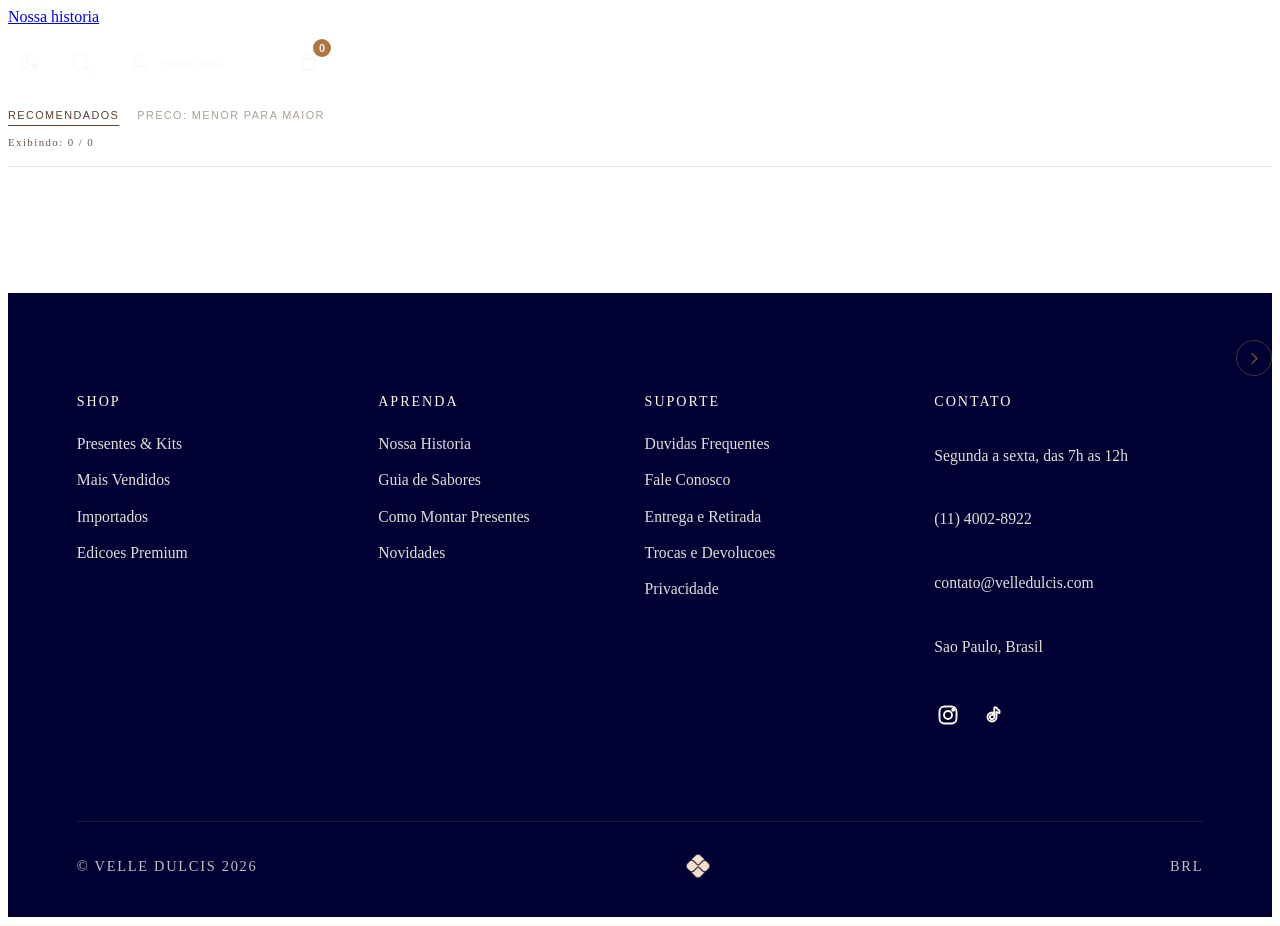
==== commit 127cce1d: "Resolve merge preserving local changes" ====
--- a/index.html
+++ b/index.html
@@ -1,118 +1,9 @@
-<<<<<<< HEAD
-
-=======
->>>>>>> 42de13b18067624c8c82cf4681fed6951fc785dd
-<!DOCTYPE html>
-<html lang="pt-br">
-
-<head>
-    <meta charset="UTF-8">
-    <meta name="viewport" content="width=device-width, initial-scale=1.0">
-    <title>Imperio do Chocolate</title>
-
-    <link rel="preconnect" href="https://fonts.googleapis.com">
-    <link rel="preconnect" href="https://fonts.gstatic.com" crossorigin>
-<<<<<<< HEAD
-    <link href="https://fonts.googleapis.com/css2?family=Poppins:wght@300;400;600&display=swap" rel="stylesheet">
-=======
-    <link href="https://fonts.googleapis.com/css2?family=Cormorant+Garamond:wght@400;500;600&family=Poppins:wght@300;400;600&display=swap" rel="stylesheet">
->>>>>>> 42de13b18067624c8c82cf4681fed6951fc785dd
+
     <link rel="stylesheet" href="style.css?v=20260417-5">
 </head>
 
 <body class="pagina-carregando">
-<<<<<<< HEAD
     <script src="theme-init.js"></script>
-=======
->>>>>>> 42de13b18067624c8c82cf4681fed6951fc785dd
-
-    <header class="topo-site">
-        <div class="marca-site">
-            <img class="marca-site__logo" src="logo-velle-dulcis.png" alt="Velle Dulcis">
-        </div>
-
-        <nav class="menu-topo" aria-label="Principal">
-            <div class="menu-topo__item menu-topo__item--mega">
-                <a href="#vitrine" class="menu-topo__link menu-topo__link--dropdown">
-                    <span>Chocolate</span>
-                    <svg viewBox="0 0 24 24" aria-hidden="true">
-                        <path d="M7 10l5 5 5-5"></path>
-                    </svg>
-                </a>
-
-                <div class="mega-menu" role="group" aria-label="Explorar chocolates">
-                    <div class="mega-menu__colunas">
-                        <section class="mega-menu__coluna">
-                            <p class="mega-menu__titulo">Destaques</p>
-                            <a href="#vitrine" class="mega-menu__item">
-                                <strong>Selecao da Casa</strong>
-                                <span>Os chocolates que melhor representam a vitrine neste momento.</span>
-                            </a>
-                            <a href="#vitrine" class="mega-menu__item">
-                                <strong>Presentes Especiais</strong>
-                                <span>Opcoes pensadas para impressionar com sabor, acabamento e presenca.</span>
-                            </a>
-                            <a href="#vitrine" class="mega-menu__item">
-                                <strong>Importados</strong>
-                                <span>Sabores diferentes para quem quer experimentar algo fora do comum.</span>
-                            </a>
-                            <a href="#vitrine" class="mega-menu__item">
-                                <strong>Edicoes Premium</strong>
-                                <span>Escolhas mais sofisticadas para quem busca uma experiencia marcante.</span>
-                            </a>
-                        </section>
-
-                        <section class="mega-menu__coluna">
-                            <p class="mega-menu__titulo">Tipos</p>
-                            <a href="#vitrine" class="mega-menu__lista-link">Chocolate recheado</a>
-                            <a href="#vitrine" class="mega-menu__lista-link">Chocolate artesanal</a>
-                            <a href="#vitrine" class="mega-menu__lista-link">Caixas premium</a>
-                            <a href="#vitrine" class="mega-menu__lista-link">Tabletes</a>
-                            <a href="#vitrine" class="mega-menu__lista-link">Importados</a>
-                            <a href="#vitrine" class="mega-menu__lista-link">Mais Vendidos</a>
-                        </section>
-
-                        <section class="mega-menu__coluna">
-                            <p class="mega-menu__titulo">Momentos</p>
-                            <a href="#vitrine" class="mega-menu__lista-link">Para presentear</a>
-                            <a href="#vitrine" class="mega-menu__lista-link">Para dividir</a>
-                            <a href="#vitrine" class="mega-menu__lista-link">Para kits</a>
-                            <a href="#vitrine" class="mega-menu__lista-link">Novidades</a>
-                            <a href="#vitrine" class="mega-menu__lista-link">Vitrine completa</a>
-                        </section>
-                    </div>
-
-                    <div class="mega-menu__destaques">
-                        <a class="mega-menu__card" href="produto.html?id=jojo-moranguinho">
-                            <img src="https://www.rickdoces.com.br/estatico/rickdoces/images/temp/620_alpinellawithstrawberry100gr.jpeg?v=1761647260" alt="Jojo Moranguinho">
-                            <div class="mega-menu__card-conteudo">
-                                <span class="mega-menu__card-tag">Selecao da casa</span>
-                                <strong>Jojo Moranguinho</strong>
-                            </div>
-                        </a>
-
-                        <a class="mega-menu__card" href="produto.html?id=beicinho-de-chocolate">
-                            <img src="https://www.rickdoces.com.br/estatico/rickdoces/images/temp/620_560cde9e09eea7d7770f1c1d5db26d91.jpeg?v=1768478586" alt="Beicinho de Chocolate">
-                            <div class="mega-menu__card-conteudo">
-                                <span class="mega-menu__card-tag">Favorito da vitrine</span>
-                                <strong>Beicinho de Chocolate</strong>
-                            </div>
-                        </a>
-
-                        <a class="mega-menu__card mega-menu__card--alto" href="produto.html?id=six-server">
-                            <img src="https://www.rickdoces.com.br/estatico/rickdoces/images/produto/f93490b5f7cab0f200bc76fb4cddde1f.png?v=1774458174" alt="Six Server">
-                            <div class="mega-menu__card-conteudo">
-                                <span class="mega-menu__card-tag">Edicao premium</span>
-                                <strong>Six Server</strong>
-                            </div>
-                        </a>
-                    </div>
-                </div>
-            </div>
-<<<<<<< HEAD
-=======
-            <a href="nova-colecao.html">Colecoes</a>
->>>>>>> 42de13b18067624c8c82cf4681fed6951fc785dd
             <a href="historia.html">Nossa historia</a>
         </nav>
 
@@ -128,20 +19,12 @@
                     <path d="M16.5 16.5L21 21"></path>
                 </svg>
             </button>
-<<<<<<< HEAD
             <a id="link-conta" class="acao-topo acao-topo--link acao-topo--conta" href="login.html" aria-label="Entrar ou acessar conta">
-=======
-            <a id="link-conta" class="acao-topo acao-topo--link acao-topo--conta" href="login.php" aria-label="Entrar ou acessar conta">
->>>>>>> 42de13b18067624c8c82cf4681fed6951fc785dd
                 <svg viewBox="0 0 24 24" aria-hidden="true">
                     <circle cx="12" cy="8" r="4"></circle>
                     <path d="M5 20c1.8-3.3 4.2-5 7-5s5.2 1.7 7 5"></path>
                 </svg>
-<<<<<<< HEAD
                 <span id="link-conta-texto" data-hide-when-authenticated="true">Minha conta</span>
-=======
-                <span>Minha conta</span>
->>>>>>> 42de13b18067624c8c82cf4681fed6951fc785dd
             </a>
             <button id="btn-carrinho" class="acao-topo acao-topo--carrinho" type="button" aria-label="Carrinho">
                 <svg viewBox="0 0 24 24" aria-hidden="true">
@@ -201,20 +84,12 @@
                         </svg>
                         <span>Buscar</span>
                     </button>
-<<<<<<< HEAD
                     <a id="link-conta-mobile" class="menu-mobile__acao-link" href="login.html" aria-label="Entrar ou acessar conta">
-=======
-                    <a class="menu-mobile__acao-link" href="login.php">
->>>>>>> 42de13b18067624c8c82cf4681fed6951fc785dd
                         <svg viewBox="0 0 24 24" aria-hidden="true">
                             <circle cx="12" cy="8" r="4"></circle>
                             <path d="M5 20c1.8-3.3 4.2-5 7-5s5.2 1.7 7 5"></path>
                         </svg>
-<<<<<<< HEAD
                         <span id="link-conta-mobile-texto">Minha conta</span>
-=======
-                        <span>Minha conta</span>
->>>>>>> 42de13b18067624c8c82cf4681fed6951fc785dd
                     </a>
                     <button class="menu-mobile__acao" type="button" data-mobile-action="cart">
                         <svg viewBox="0 0 24 24" aria-hidden="true">
@@ -233,16 +108,6 @@
                             <path d="M13 6l6 6-6 6"></path>
                         </svg>
                     </a>
-<<<<<<< HEAD
-=======
-                    <a class="menu-mobile__link" href="nova-colecao.html">
-                        <span>Colecoes</span>
-                        <svg class="menu-mobile__link-seta" viewBox="0 0 24 24" aria-hidden="true">
-                            <path d="M5 12h14"></path>
-                            <path d="M13 6l6 6-6 6"></path>
-                        </svg>
-                    </a>
->>>>>>> 42de13b18067624c8c82cf4681fed6951fc785dd
                     <a class="menu-mobile__link" href="historia.html">
                         <span>Nossa historia</span>
                         <svg class="menu-mobile__link-seta" viewBox="0 0 24 24" aria-hidden="true">
@@ -300,7 +165,6 @@
     </div>
 
     <main>
-<<<<<<< HEAD
         <section id="vitrine" class="grid-chocolates">
             <div class="vitrine-toolbar" aria-label="Controles da vitrine">
                 <div class="vitrine-toolbar__sort" aria-label="Ordenar produtos">
@@ -323,15 +187,6 @@
                     </div>
                 </div>
             </div>
-=======
-        <section class="colecao-destaque" aria-labelledby="titulo-colecao">
-            <span class="colecao-destaque__rotulo">Colecao</span>
-            <h2 id="titulo-colecao" class="colecao-destaque__titulo">Nossos Chocolates</h2>
-            <p class="colecao-destaque__texto">Sabores especiais preparados para presentear e transformar qualquer momento em algo memoravel.</p>
-        </section>
-
-        <section id="vitrine" class="grid-chocolates">
->>>>>>> 42de13b18067624c8c82cf4681fed6951fc785dd
             <div id="filtros-categoria" class="filtros-categoria" aria-label="Filtrar produtos por categoria"></div>
             <div id="container-cards" class="container"></div>
         </section>
@@ -342,10 +197,6 @@
             <div class="rodape-site__grid">
                 <section class="rodape-site__coluna">
                     <h3>Shop</h3>
-<<<<<<< HEAD
-=======
-                    <a href="#vitrine">Colecoes</a>
->>>>>>> 42de13b18067624c8c82cf4681fed6951fc785dd
                     <a href="#vitrine">Presentes &amp; Kits</a>
                     <a href="#vitrine">Mais Vendidos</a>
                     <a href="#vitrine">Importados</a>
@@ -377,11 +228,7 @@
                     <p>Sao Paulo, Brasil</p>
 
                     <div class="rodape-site__social">
-<<<<<<< HEAD
                         <a href="https://www.instagram.com/velledulcis/" target="_blank" rel="noopener noreferrer" aria-label="Instagram" title="Instagram Velle Dulcis">
-=======
-                        <a href="#" aria-label="Instagram">
->>>>>>> 42de13b18067624c8c82cf4681fed6951fc785dd
                             <svg viewBox="0 0 24 24" aria-hidden="true">
                                 <rect x="3.5" y="3.5" width="17" height="17" rx="5"></rect>
                                 <circle cx="12" cy="12" r="4"></circle>
--- a/style.css
+++ b/style.css
@@ -20,108 +20,16 @@
     --motion-snappy: cubic-bezier(0.34, 1.56, 0.64, 1);
     --tema-origem-x: 50vw;
     --tema-origem-y: 72px;
-<<<<<<< HEAD
     --cart-drawer-height: 100vh;
     --cart-summary-padding: 20px;
     --cart-summary-safe-bottom: max(20px, env(safe-area-inset-bottom, 0px));
-=======
->>>>>>> 42de13b18067624c8c82cf4681fed6951fc785dd
-}
-
-body[data-theme="dark"] {
-    --bg: #1e1815;
-    --surface: #1e1815;
-    --surface-strong: #1e1815;
-    --light-panel: #100d0b;
-    --text: #a69f98;
-    --text-strong: #faf9f6;
-    --accent: #d9b48f;
-    --accent-dark: #faf9f6;
-    --border: #2a221c;
-    --shadow: rgba(0, 0, 0, 0.42);
-    --card-bg: #552919;
-    --panel-bg: #181412;
-    --chip-bg: rgba(217, 180, 143, 0.08);
-    --chip-hover: rgba(217, 180, 143, 0.14);
-    --input-bg: #181410;
-    --overlay-bg: rgba(10, 8, 6, 0.94);
-    --badge-bg: rgba(217, 180, 143, 0.12);
-}
-
-* {
-    margin: 0;
-    padding: 0;
-    box-sizing: border-box;
-    font-family: 'Poppins', sans-serif;
-}
-
-body {
-    background-color: var(--bg);
-    color: var(--text);
-    display: flex;
-    flex-direction: column;
-    align-items: center;
-    min-height: 100vh;
-    width: 100%;
-    overflow-x: hidden;
-    position: relative;
-    isolation: isolate;
-    transition: background-color 0.5s var(--motion-smooth), color 0.34s ease;
-}
-
-body::before {
-    content: "";
-    position: fixed;
-    inset: 0;
-    pointer-events: none;
-    z-index: 240;
-    opacity: 0;
-    transform: scale(0.8);
-    transform-origin: var(--tema-origem-x) var(--tema-origem-y);
-    background: radial-gradient(circle at var(--tema-origem-x) var(--tema-origem-y), rgba(255, 249, 240, 0.46) 0%, rgba(217, 180, 143, 0.2) 26%, rgba(121, 83, 47, 0) 68%);
-    mix-blend-mode: soft-light;
-    transition: opacity 0.46s ease, transform 0.82s var(--motion-smooth);
-}
-
-body.tema-transicao-ativa::before {
-    opacity: 1;
-    transform: scale(1.18);
-}
-
-body.sem-rolagem {
-    overflow: hidden;
-}
-
-body.pagina-carregando .rodape-site {
-    visibility: hidden;
-}
-
-body.pagina-carregando #container-cards {
-    min-height: 60vh;
-}
-
-.topo-site {
-    width: 100%;
-    padding: 24px 5%;
-    display: flex;
-    justify-content: space-between;
-    align-items: center;
-<<<<<<< HEAD
-    background: rgba(0, 0, 51, 0.68);
-=======
-    background: #000033;
->>>>>>> 42de13b18067624c8c82cf4681fed6951fc785dd
     color: #faf9f6;
     border-bottom: 1px solid rgba(217, 180, 143, 0.14);
     position: sticky;
     top: 0;
     z-index: 110;
-<<<<<<< HEAD
     backdrop-filter: blur(18px) saturate(135%);
     -webkit-backdrop-filter: blur(18px) saturate(135%);
-=======
-    backdrop-filter: blur(14px);
->>>>>>> 42de13b18067624c8c82cf4681fed6951fc785dd
     transition: padding 0.28s ease, box-shadow 0.28s ease, background-color 0.28s ease;
 }
 
@@ -461,11 +369,7 @@
     padding-top: 14px;
     padding-bottom: 14px;
     box-shadow: 0 16px 34px rgba(85, 41, 25, 0.12);
-<<<<<<< HEAD
     background: rgba(0, 0, 51, 0.78);
-=======
-    background: rgba(0, 0, 51, 0.92);
->>>>>>> 42de13b18067624c8c82cf4681fed6951fc785dd
 }
 
 .topo-site--compact .marca-site {
@@ -646,7 +550,6 @@
 }
 
 .popup-carrinho {
-<<<<<<< HEAD
     position: fixed;
     top: var(--popup-carrinho-top, 86px);
     left: var(--popup-carrinho-left, 12px);
@@ -661,208 +564,25 @@
     pointer-events: none;
     transition: opacity 0.22s ease, transform 0.22s ease;
     z-index: 220;
-=======
-    position: absolute;
-    top: calc(100% + 18px);
-    left: auto;
-    right: -45px;
-    width: min(360px, 82vw);
-    background: var(--panel-bg);
-    border: 1px solid rgba(171, 120, 67, 0.35);
-    box-shadow: 0 16px 36px rgba(85, 41, 25, 0.18);
-    opacity: 0;
-    transform: translateY(-10px);
-    pointer-events: none;
-    transition: opacity 0.25s ease, transform 0.25s ease;
-    z-index: 95;
->>>>>>> 42de13b18067624c8c82cf4681fed6951fc785dd
 }
 
 .popup-carrinho.ativo {
     opacity: 1;
-<<<<<<< HEAD
     transform: translateY(0) scale(1);
-=======
-    transform: translateY(0);
->>>>>>> 42de13b18067624c8c82cf4681fed6951fc785dd
 }
 
 .popup-carrinho__seta {
     position: absolute;
     top: -10px;
-<<<<<<< HEAD
     left: var(--popup-carrinho-seta-left, calc(100% - 32px));
     right: auto;
-=======
-    left: auto;
-    right: 54px;
->>>>>>> 42de13b18067624c8c82cf4681fed6951fc785dd
     width: 20px;
     height: 20px;
     background: var(--panel-bg);
     border-top: 1px solid rgba(171, 120, 67, 0.35);
     border-left: 1px solid rgba(171, 120, 67, 0.35);
     transform: rotate(45deg);
-<<<<<<< HEAD
     transform-origin: center;
-=======
->>>>>>> 42de13b18067624c8c82cf4681fed6951fc785dd
-}
-
-.popup-carrinho__conteudo {
-    position: relative;
-    display: grid;
-    grid-template-columns: auto 1fr;
-    align-items: start;
-    gap: 12px;
-    padding: 16px 18px 12px;
-    z-index: 1;
-}
-
-.popup-carrinho__icone {
-    width: 24px;
-    height: 24px;
-    border-radius: 50%;
-    display: flex;
-    align-items: center;
-    justify-content: center;
-    background: #dbe8ce;
-    color: #4e7c1f;
-    font-size: 14px;
-    font-weight: 700;
-    flex-shrink: 0;
-}
-
-.popup-carrinho__texto {
-    display: flex;
-    flex-direction: column;
-    gap: 4px;
-    min-width: 0;
-}
-
-.popup-carrinho__texto strong {
-    color: #9b6a29;
-    font-size: 16px;
-    line-height: 1.2;
-}
-
-.popup-carrinho__texto span {
-    color: var(--text);
-    font-size: 15px;
-    line-height: 1.35;
-    white-space: nowrap;
-    overflow: hidden;
-    text-overflow: ellipsis;
-}
-
-.popup-carrinho__progresso {
-    width: 100%;
-    height: 4px;
-    background: rgba(171, 120, 67, 0.16);
-    overflow: hidden;
-}
-
-.popup-carrinho__progresso span {
-    display: block;
-    width: 100%;
-    height: 100%;
-    background: linear-gradient(90deg, #b58543 0%, #8c5427 100%);
-    transform-origin: left center;
-}
-
-.overlay-pesquisa {
-    position: fixed;
-    inset: 0;
-    background: var(--overlay-bg);
-    z-index: 160;
-    overflow-y: auto;
-    opacity: 0;
-    backdrop-filter: blur(0px);
-    -webkit-backdrop-filter: blur(0px);
-    transition: opacity 0.32s ease, backdrop-filter 0.32s ease, -webkit-backdrop-filter 0.32s ease;
-}
-
-.overlay-pesquisa__cabecalho {
-    display: flex;
-    justify-content: flex-end;
-    padding: 18px 24px 0;
-}
-
-.overlay-pesquisa__fechar {
-    width: 48px;
-    height: 48px;
-    border-radius: 50%;
-    margin-top: 0;
-    padding: 0;
-    font-size: 34px;
-    line-height: 1;
-    background: var(--text-strong);
-    color: var(--bg);
-    transition: transform 0.22s ease, background-color 0.2s ease, opacity 0.22s ease;
-}
-
-.overlay-pesquisa__fechar:hover {
-    background: var(--accent-dark);
-}
-
-.overlay-pesquisa__fechar--fechando {
-    transform: rotate(90deg) scale(0.82);
-    opacity: 0.72;
-}
-
-.overlay-pesquisa__conteudo {
-    width: min(1100px, 92vw);
-    margin: 10px auto 48px;
-    transform: translateY(32px) scale(0.94) rotateX(10deg);
-    opacity: 0;
-    transition: transform 0.48s cubic-bezier(0.32, 0.12, 0.68, 1.8), opacity 0.36s ease, box-shadow 0.4s ease;
-    box-shadow: 0 0 0 rgba(171, 120, 67, 0);
-}
-
-.overlay-pesquisa__conteudo h2 {
-    text-align: center;
-    color: var(--text-strong);
-    margin-bottom: 28px;
-    font-size: 38px;
-    animation: tituloPesquisaEntrada 0.8s cubic-bezier(0.68, -0.55, 0.265, 1.55) both;
-}
-
-@keyframes tituloPesquisaEntrada {
-    0% {
-        opacity: 0;
-        transform: translateY(-20px) scale(0.9) rotate(-3deg);
-    }
-
-    70% {
-        opacity: 1;
-        transform: translateY(6px) scale(1.02) rotate(1deg);
-    }
-
-    100% {
-        opacity: 1;
-        transform: translateY(0) scale(1) rotate(0deg);
-    }
-}
-
-.overlay-pesquisa--visivel {
-    opacity: 1;
-    backdrop-filter: blur(14px);
-    -webkit-backdrop-filter: blur(14px);
-}
-
-.overlay-pesquisa--visivel .overlay-pesquisa__conteudo {
-    transform: translateY(0) scale(1) rotateX(0deg);
-    opacity: 1;
-    box-shadow: 0 28px 68px rgba(85, 41, 25, 0.14);
-}
-
-main {
-    width: 90%;
-<<<<<<< HEAD
-    max-width: 1180px;
-=======
-    max-width: 1000px;
->>>>>>> 42de13b18067624c8c82cf4681fed6951fc785dd
     padding: 56px 0 40px;
 }
 
@@ -999,46 +719,6 @@
     text-align: right;
 }
 
-<<<<<<< HEAD
-=======
-.colecao-destaque {
-    max-width: 700px;
-    margin: 0 0 26px;
-    text-align: left;
-}
-
-.colecao-destaque__rotulo {
-    display: block;
-    margin-bottom: 10px;
-    color: #bc7f39;
-    font-size: 11px;
-    font-weight: 600;
-    letter-spacing: 0.38em;
-    text-transform: uppercase;
-}
-
-.colecao-destaque__titulo {
-    margin: 0;
-    color: #5c2415;
-    font-family: "Montserrat", sans-serif;
-    font-size: clamp(1.24rem, 2.32vw, 1.83rem);
-    font-weight: 700;
-    line-height: 1.04;
-    letter-spacing: 0.11em;
-    text-transform: uppercase;
-}
-
-.colecao-destaque__texto {
-    max-width: 690px;
-    margin-top: 10px;
-    color: #9a603c;
-    font-family: "Cormorant Garamond", serif;
-    font-size: clamp(0.73rem, 1.08vw, 1.03rem);
-    font-weight: 400;
-    line-height: 1.25;
-}
-
->>>>>>> 42de13b18067624c8c82cf4681fed6951fc785dd
 .filtros-categoria {
     display: flex;
     flex-wrap: wrap;
@@ -1047,7 +727,6 @@
     align-items: center;
 }
 
-<<<<<<< HEAD
 .filtros-categoria:empty {
     display: none;
 }
@@ -1162,140 +841,10 @@
     pointer-events: none;
 }
 
-=======
->>>>>>> 42de13b18067624c8c82cf4681fed6951fc785dd
-.filtro-categoria {
-    border: 1px solid rgba(171, 120, 67, 0.32);
-    background: var(--chip-bg);
-    color: var(--text-strong);
-    padding: 11px 18px;
-    border-radius: 999px;
-    font-size: 13px;
-    font-weight: 600;
-    letter-spacing: 0.04em;
-    cursor: pointer;
-    transition: background 0.2s ease, color 0.2s ease, border-color 0.2s ease, transform 0.2s ease;
-}
-
-.filtro-categoria:hover {
-    background: var(--chip-hover);
-    border-color: rgba(171, 120, 67, 0.55);
-    transform: translateY(-1px);
-}
-
-.filtro-categoria.ativo {
-    background: var(--accent);
-    border-color: var(--accent);
-    color: var(--bg);
-}
-
-#container-cards {
-<<<<<<< HEAD
-    display: flex;
-    gap: 22px;
-    margin-top: 0;
-    overflow-x: auto;
-    overflow-y: hidden;
-    scroll-snap-type: x mandatory;
-    scroll-padding-inline: 2px;
-    padding: 0 2px 18px;
-    -webkit-overflow-scrolling: touch;
-    touch-action: pan-x;
-    cursor: grab;
-}
-
-#container-cards:active {
-    cursor: grabbing;
-}
-
-#container-cards::-webkit-scrollbar {
-    height: 8px;
-}
-
-#container-cards::-webkit-scrollbar-track {
-    background: rgba(85, 41, 25, 0.08);
-}
-
-#container-cards::-webkit-scrollbar-thumb {
-    background: rgba(171, 120, 67, 0.46);
-    border-radius: 999px;
-}
-
-.card {
-    flex: 0 0 clamp(250px, 29vw, 360px);
-    min-width: clamp(250px, 29vw, 360px);
-    display: grid;
-    gap: 18px;
-    background: transparent;
-    border: 0;
-    border-bottom: 1px solid rgba(85, 41, 25, 0.16);
-    border-radius: 0;
-    box-shadow: none;
-    padding: 0 0 22px;
-    transition: transform 0.24s ease, border-color 0.28s ease;
-    width: 100%;
-    text-align: left;
-    position: relative;
-    overflow: visible;
-    will-change: transform;
-    scroll-snap-align: start;
-}
-
-.card:hover {
-    transform: translateY(-3px);
-    border-color: rgba(171, 120, 67, 0.38);
-}
-
-.card__imagem-link,
-.card__link {
-=======
-    display: grid;
-    grid-template-columns: repeat(3, 1fr);
-    gap: 24px;
-    margin-top: 30px;
-}
-
-.card {
-    background: var(--card-bg);
-    padding: 12px 12px 20px;
-    border-radius: 4px;
-    border: 1px solid rgba(85, 41, 25, 0.08);
-    box-shadow: 0 4px 12px rgba(85, 41, 25, 0.08);
-    transition: transform 0.24s ease, box-shadow 0.24s ease, background-color 0.45s var(--motion-smooth), border-color 0.38s ease;
-    width: 100%;
-    text-align: left;
-    position: relative;
-    overflow: hidden;
-    will-change: transform, box-shadow;
-}
-
-.card::after {
-    content: "";
-    position: absolute;
-    inset: 0;
-    pointer-events: none;
-    opacity: 0;
-    background: linear-gradient(130deg, rgba(255, 247, 238, 0.14) 0%, rgba(255, 247, 238, 0) 55%);
-    transition: opacity 0.24s ease;
-}
-
-.card:hover {
-    transform: translateY(-4px);
-    box-shadow: 0 12px 28px rgba(85, 41, 25, 0.12);
-}
-
-.card:hover::after {
-    opacity: 1;
-}
-
-.card__link {
-    display: block;
->>>>>>> 42de13b18067624c8c82cf4681fed6951fc785dd
     color: inherit;
     text-decoration: none;
 }
 
-<<<<<<< HEAD
 .card__link {
     display: grid;
     gap: 12px;
@@ -1304,28 +853,17 @@
 .card__imagem-box {
     background: #f8f4ec;
     aspect-ratio: 1 / 0.88;
-=======
-.card__imagem-box {
-    background: var(--input-bg);
-    aspect-ratio: 1 / 1;
->>>>>>> 42de13b18067624c8c82cf4681fed6951fc785dd
     display: flex;
     align-items: center;
     justify-content: center;
     overflow: hidden;
-<<<<<<< HEAD
     transition: background-color 0.45s var(--motion-smooth), transform 0.28s ease, box-shadow 0.28s ease;
-=======
-    margin-bottom: 18px;
-    transition: background-color 0.45s var(--motion-smooth), transform 0.28s ease;
->>>>>>> 42de13b18067624c8c82cf4681fed6951fc785dd
 }
 
 .card img {
     width: 100%;
     height: 100%;
     object-fit: contain;
-<<<<<<< HEAD
     transform: scale(0.92);
     transition: transform 0.28s ease;
 }
@@ -1416,87 +954,6 @@
     font-weight: 300;
     line-height: 1;
     transition: background-color 0.22s ease, color 0.22s ease, border-color 0.22s ease, transform 0.22s ease;
-=======
-}
-
-.card__selo {
-    display: inline-flex;
-    align-items: center;
-    padding: 6px 12px;
-    background: rgba(255, 241, 222, 0.14);
-    color: #f2d3ad;
-    font-size: 12px;
-    font-weight: 700;
-    letter-spacing: 0.04em;
-    text-transform: uppercase;
-    margin-bottom: 16px;
-}
-
-.card__conteudo {
-    display: flex;
-    flex-direction: column;
-    gap: 18px;
-}
-
-.card h3 {
-    font-size: 16px;
-    font-weight: 500;
-    line-height: 1.45;
-    min-height: 46px;
-    color: #fff7ee;
-    transition: color 0.35s ease;
-}
-
-.card__rodape {
-    display: grid;
-    gap: 16px;
-}
-
-.card__preco-bloco {
-    display: grid;
-    gap: 6px;
-}
-
-.card p {
-    margin: 0;
-    color: #fff7ee;
-    font-size: 15px;
-    font-weight: 800;
-    transition: color 0.35s ease;
-}
-
-.card__quantidade-info {
-    color: rgba(255, 247, 238, 0.72);
-    font-size: 12px;
-    letter-spacing: 0.08em;
-    text-transform: uppercase;
-    transition: color 0.35s ease;
-}
-
-.card__cta {
-    width: 100%;
-    min-height: 48px;
-    margin-top: 0;
-    border-radius: 0;
-    border: 1px solid rgba(242, 211, 173, 0.5);
-    background: transparent;
-    color: #f2d3ad;
-    font-size: 0.78rem;
-    font-weight: 700;
-    letter-spacing: 0.18em;
-    text-transform: uppercase;
-    opacity: 0;
-    transform: translateY(8px);
-    transition: opacity 0.22s ease, transform 0.22s ease, background-color 0.22s ease, color 0.22s ease;
-    pointer-events: none;
-}
-
-.card:hover .card__cta,
-.card:focus-within .card__cta {
-    opacity: 1;
-    transform: translateY(0);
-    pointer-events: auto;
->>>>>>> 42de13b18067624c8c82cf4681fed6951fc785dd
 }
 
 body.tema-transicao-ativa #container-cards .card {
@@ -1541,15 +998,10 @@
 }
 
 .card__cta:hover {
-<<<<<<< HEAD
     background: #d88d18;
     border-color: #d88d18;
     color: #fffdf8;
     transform: translateY(-1px);
-=======
-    background: var(--accent);
-    color: var(--bg);
->>>>>>> 42de13b18067624c8c82cf4681fed6951fc785dd
 }
 
 button {
@@ -1572,11 +1024,7 @@
     top: 0;
     right: 0;
     width: min(410px, 100vw);
-<<<<<<< HEAD
     height: var(--cart-drawer-height);
-=======
-    height: 100%;
->>>>>>> 42de13b18067624c8c82cf4681fed6951fc785dd
     background: var(--light-panel);
     display: flex;
     flex-direction: column;
@@ -1641,12 +1089,8 @@
 
 .popup-remocao {
     position: fixed;
-<<<<<<< HEAD
     left: auto;
     right: 16px;
-=======
-    left: 16px;
->>>>>>> 42de13b18067624c8c82cf4681fed6951fc785dd
     bottom: 16px;
     display: flex;
     align-items: center;
@@ -1752,18 +1196,10 @@
 }
 
 body[data-theme="dark"] .popup-carrinho__texto strong,
-<<<<<<< HEAD
-=======
-body[data-theme="dark"] .colecao-destaque__rotulo,
->>>>>>> 42de13b18067624c8c82cf4681fed6951fc785dd
 body[data-theme="dark"] .card__selo {
     color: #d9b48f;
 }
 
-<<<<<<< HEAD
-=======
-body[data-theme="dark"] .colecao-destaque__titulo,
->>>>>>> 42de13b18067624c8c82cf4681fed6951fc785dd
 body[data-theme="dark"] .card p,
 body[data-theme="dark"] .card__quantidade-info,
 body[data-theme="dark"] .painel-pesquisa__bloco h3,
@@ -1772,10 +1208,6 @@
     color: #faf9f6;
 }
 
-<<<<<<< HEAD
-=======
-body[data-theme="dark"] .colecao-destaque__texto,
->>>>>>> 42de13b18067624c8c82cf4681fed6951fc785dd
 body[data-theme="dark"] .resultado-pesquisa__info p,
 body[data-theme="dark"] .popup-carrinho__texto span {
     color: #a69f98;
@@ -1810,7 +1242,6 @@
     color: #0a0806;
 }
 
-<<<<<<< HEAD
 body[data-theme="dark"] .vitrine-toolbar {
     border-bottom-color: rgba(217, 180, 143, 0.16);
 }
@@ -1843,65 +1274,6 @@
     background: rgba(217, 180, 143, 0.42);
 }
 
-=======
->>>>>>> 42de13b18067624c8c82cf4681fed6951fc785dd
-body[data-theme="dark"] .menu-topo a,
-body[data-theme="dark"] .menu-topo__link,
-body[data-theme="dark"] .acao-topo,
-body[data-theme="dark"] .acao-topo--conta,
-body[data-theme="dark"] .carrinho-fechar {
-    color: #faf9f6;
-}
-
-body[data-theme="dark"] .topo-site {
-    box-shadow: 0 8px 24px rgba(0, 0, 0, 0.18);
-    border-bottom-color: #2a221c;
-    background: linear-gradient(180deg, #070606 0%, #0d0b09 100%);
-}
-
-body[data-theme="dark"] .overlay-carrinho {
-    background: rgba(0, 0, 0, 0.42);
-}
-
-body[data-theme="dark"] .rodape-site {
-    background: #311502;
-}
-
-body[data-theme="dark"] .marca-site__logo {
-    filter: brightness(1.05) contrast(1.05);
-}
-
-body[data-theme="dark"] .card,
-body[data-theme="dark"] .card__acoes,
-body[data-theme="dark"] .pesquisa-campo,
-body[data-theme="dark"] .painel-pesquisa,
-body[data-theme="dark"] #carrinho-lateral,
-body[data-theme="dark"] .popup-carrinho {
-    border-color: #2a221c;
-}
-
-body[data-theme="dark"] .popup-boas-vindas {
-    background: rgba(24, 20, 18, 0.96);
-    border-color: rgba(217, 180, 143, 0.18);
-    box-shadow: 0 24px 50px rgba(0, 0, 0, 0.4);
-}
-
-body[data-theme="dark"] .card {
-<<<<<<< HEAD
-    border-bottom-color: rgba(217, 180, 143, 0.16);
-    box-shadow: none;
-}
-
-body[data-theme="dark"] .card:hover {
-    border-bottom-color: rgba(217, 180, 143, 0.4);
-    box-shadow: none;
-=======
-    box-shadow: 0 10px 28px rgba(0, 0, 0, 0.32);
-}
-
-body[data-theme="dark"] .card:hover {
-    box-shadow: 0 16px 34px rgba(0, 0, 0, 0.42);
->>>>>>> 42de13b18067624c8c82cf4681fed6951fc785dd
 }
 
 body[data-theme="dark"] .card__selo {
@@ -1913,7 +1285,6 @@
     background: #181410;
 }
 
-<<<<<<< HEAD
 body[data-theme="dark"] .card__descricao {
     color: #a69f98;
 }
@@ -1931,508 +1302,6 @@
     color: #d9b48f;
 }
 
-=======
->>>>>>> 42de13b18067624c8c82cf4681fed6951fc785dd
-body[data-theme="dark"] .filtro-categoria {
-    border-color: #2a221c;
-}
-
-body[data-theme="dark"] .acao-topo--tema {
-    background: transparent;
-    border-color: transparent;
-}
-
-body[data-theme="dark"] .menu-topo a:hover,
-body[data-theme="dark"] .menu-topo__link:hover,
-body[data-theme="dark"] .acao-topo:hover,
-body[data-theme="dark"] .acao-topo--conta:hover,
-body[data-theme="dark"] .carrinho-fechar:hover,
-body[data-theme="dark"] .btn-ver-todos:hover {
-    border-color: rgba(241, 209, 173, 0.6);
-    background: #f1d1ad;
-    color: #1a120b;
-}
-
-body[data-theme="dark"] .card__cta {
-    border-color: rgba(217, 180, 143, 0.3);
-    color: #d9b48f;
-}
-
-body[data-theme="dark"] .card__cta:hover {
-    background: #d9b48f;
-    color: #1a120b;
-}
-
-body[data-theme="dark"] .mega-menu {
-    background: #14100d;
-    border-top-color: rgba(217, 180, 143, 0.12);
-    border-bottom-color: rgba(217, 180, 143, 0.12);
-    box-shadow: 0 22px 48px rgba(0, 0, 0, 0.38);
-}
-
-body[data-theme="dark"] .mega-menu::before {
-    background: #14100d;
-}
-
-body[data-theme="dark"] .mega-menu__titulo,
-body[data-theme="dark"] .mega-menu__item strong,
-body[data-theme="dark"] .mega-menu__lista-link,
-body[data-theme="dark"] .mega-menu__card strong {
-    color: #faf9f6;
-}
-
-body[data-theme="dark"] .mega-menu__item span {
-    color: #a69f98;
-}
-
-body[data-theme="dark"] .mega-menu__item {
-    border-bottom-color: transparent;
-}
-
-body[data-theme="dark"] .mega-menu__titulo::after {
-    background: rgba(217, 180, 143, 0.24);
-}
-
-body[data-theme="dark"] .mega-menu__card-conteudo::after {
-    color: rgba(217, 180, 143, 0.7);
-}
-
-.menu-mobile {
-    position: fixed;
-    inset: 0;
-    width: 100vw;
-    height: 100vh;
-    z-index: 260;
-    visibility: hidden;
-    pointer-events: none;
-    overflow: hidden;
-    transition: visibility 0s linear 0.32s;
-}
-
-.menu-mobile.ativo,
-.menu-mobile.menu-mobile--fechando {
-    visibility: visible;
-}
-
-.menu-mobile.ativo {
-    visibility: visible;
-    pointer-events: auto;
-    transition-delay: 0s;
-}
-
-.menu-mobile.menu-mobile--fechando {
-    pointer-events: none;
-    transition-delay: 0s;
-}
-
-.menu-mobile__backdrop {
-    position: absolute;
-    inset: 0;
-    border: 0;
-    background: rgba(16, 11, 8, 0.38);
-    opacity: 0;
-    transition: opacity 0.28s ease;
-}
-
-.menu-mobile__painel {
-    position: absolute;
-    top: 0;
-    bottom: 0;
-    right: 0;
-    width: min(390px, 100vw);
-    min-height: 100vh;
-    padding: 26px 22px 34px;
-    background: #f4ede2;
-    color: #28180f;
-    box-shadow: -24px 0 48px rgba(20, 11, 7, 0.22);
-    transform: translateX(108%);
-    opacity: 0.98;
-    transition: transform 0.32s var(--motion-smooth), opacity 0.22s ease;
-    overflow-y: auto;
-    display: flex;
-    flex-direction: column;
-}
-
-.menu-mobile.ativo .menu-mobile__backdrop {
-    opacity: 1;
-}
-
-.menu-mobile.ativo .menu-mobile__painel {
-    transform: translateX(0);
-    opacity: 1;
-}
-
-.menu-mobile__topo {
-    display: flex;
-    align-items: center;
-    justify-content: space-between;
-    gap: 16px;
-    margin-bottom: 24px;
-}
-
-.menu-mobile__marca {
-    font-size: 0.9rem;
-    font-weight: 700;
-    text-transform: uppercase;
-    letter-spacing: 0.2em;
-    color: #7a5432;
-}
-
-.menu-mobile__fechar,
-.menu-mobile-toggle {
-    border: 0;
-    background: transparent;
-    color: #faf9f6;
-    cursor: pointer;
-}
-
-.menu-mobile__fechar {
-    width: 42px;
-    height: 42px;
-    border-radius: 50%;
-    background: #5c2d16;
-    color: transparent;
-    display: inline-flex;
-    align-items: center;
-    justify-content: center;
-    flex-shrink: 0;
-    position: relative;
-    box-shadow: 0 12px 24px rgba(92, 45, 22, 0.18);
-    transition: background-color 0.24s ease, transform 0.34s var(--motion-snappy), box-shadow 0.24s ease, opacity 0.2s ease;
-}
-
-.menu-mobile__fechar::before {
-    content: "\00d7";
-    position: absolute;
-    inset: 0;
-    display: flex;
-    align-items: center;
-    justify-content: center;
-    color: #f8efe1;
-    font-size: 28px;
-    line-height: 1;
-    font-weight: 400;
-    transition: transform 0.28s var(--motion-snappy), opacity 0.2s ease;
-}
-
-.menu-mobile__fechar:hover {
-    background: #71371c;
-    transform: scale(1.04);
-}
-
-.menu-mobile.menu-mobile--fechando .menu-mobile__fechar {
-    transform: rotate(90deg) scale(0.84);
-    opacity: 0.92;
-}
-
-.menu-mobile.menu-mobile--fechando .menu-mobile__fechar::before {
-    transform: scale(0.9);
-}
-
-.menu-mobile__fechar svg,
-.menu-mobile__acao svg,
-.menu-mobile__acao-link svg,
-.menu-mobile__link-seta {
-    width: 22px;
-    height: 22px;
-    stroke: currentColor;
-    fill: none;
-    stroke-width: 1.9;
-    stroke-linecap: round;
-    stroke-linejoin: round;
-}
-
-.menu-mobile-toggle__icon {
-    display: block;
-    width: 24px;
-    height: 24px;
-    margin: 0;
-    stroke: currentColor;
-    fill: none;
-    stroke-width: 1.8;
-    stroke-linecap: round;
-    stroke-linejoin: round;
-    pointer-events: none;
-    flex-shrink: 0;
-}
-
-.menu-mobile-toggle {
-    border: 1px solid transparent;
-    width: 42px;
-    height: 42px;
-    min-height: 42px;
-    padding: 0;
-    border-radius: 50%;
-    position: relative;
-    align-items: center;
-    justify-content: center;
-    align-self: center;
-    flex-shrink: 0;
-    line-height: 1;
-    transition: background-color 0.24s ease, color 0.24s ease, box-shadow 0.24s ease, transform 0.24s ease, border-color 0.24s ease;
-    -webkit-tap-highlight-color: transparent;
-}
-
-.menu-mobile-toggle:hover {
-    border-color: rgba(241, 209, 173, 0.6);
-    background: #f1d1ad;
-    color: #1a120b;
-    box-shadow: 0 12px 28px rgba(241, 209, 173, 0.4);
-    transform: scale(1.05);
-}
-
-.menu-mobile-toggle:active,
-.menu-mobile-toggle:focus-visible {
-    transform: scale(0.97);
-    transition: transform 0.12s ease;
-}
-
-.menu-mobile-toggle[aria-expanded="true"] {
-    border-color: rgba(241, 209, 173, 0.6);
-    background: #f1d1ad;
-    color: #1a120b;
-}
-
-.menu-mobile__acoes {
-    display: grid;
-    grid-template-columns: repeat(2, minmax(0, 1fr));
-    gap: 12px;
-    margin-bottom: 22px;
-    flex: 0 0 auto;
-}
-
-.menu-mobile__acao,
-.menu-mobile__acao-link {
-    min-height: 76px;
-    padding: 14px 16px;
-    border-radius: 18px;
-    border: 1px solid rgba(85, 41, 25, 0.14);
-    background: rgba(255, 255, 255, 0.48);
-    color: #28180f;
-    display: grid;
-    gap: 8px;
-    justify-items: start;
-    align-content: center;
-    text-decoration: none;
-    position: relative;
-    overflow: hidden;
-    -webkit-tap-highlight-color: transparent;
-    transition: background-color 0.26s ease, border-color 0.26s ease, color 0.26s ease, box-shadow 0.32s var(--motion-smooth), transform 0.32s var(--motion-smooth);
-}
-
-.menu-mobile__acao::after,
-.menu-mobile__acao-link::after {
-    content: "";
-    position: absolute;
-    inset: 0;
-    background: linear-gradient(135deg, rgba(171, 120, 67, 0.16) 0%, rgba(171, 120, 67, 0.04) 58%, rgba(171, 120, 67, 0) 100%);
-    opacity: 0;
-    transition: opacity 0.3s ease;
-    pointer-events: none;
-}
-
-.menu-mobile__acao span,
-.menu-mobile__acao-link span {
-    font-size: 0.9rem;
-    font-weight: 700;
-}
-
-.menu-mobile__acao:hover,
-.menu-mobile__acao:active,
-.menu-mobile__acao:focus-visible,
-.menu-mobile__acao-link:hover,
-.menu-mobile__acao-link:active,
-.menu-mobile__acao-link:focus-visible {
-    background: rgba(171, 120, 67, 0.14);
-    border-color: rgba(92, 45, 22, 0.28);
-    color: #5c2d16;
-    box-shadow: 0 16px 28px rgba(85, 41, 25, 0.14);
-    transform: translateY(-2px);
-}
-
-.menu-mobile__acao:hover::after,
-.menu-mobile__acao:active::after,
-.menu-mobile__acao:focus-visible::after,
-.menu-mobile__acao-link:hover::after,
-.menu-mobile__acao-link:active::after,
-.menu-mobile__acao-link:focus-visible::after {
-    opacity: 1;
-}
-
-.menu-mobile__links {
-    display: grid;
-    gap: 2px;
-    flex: 0 0 auto;
-}
-
-.menu-mobile__link {
-    padding: 18px 4px;
-    border-bottom: 1px solid rgba(85, 41, 25, 0.18);
-    color: #28180f;
-    text-decoration: none;
-    text-transform: uppercase;
-    letter-spacing: 0.22em;
-    font-size: 0.95rem;
-    display: flex;
-    align-items: center;
-    justify-content: space-between;
-    gap: 12px;
-}
-
-.menu-mobile__link-seta {
-    flex: 0 0 auto;
-}
-
-body[data-theme="dark"] .menu-mobile__painel {
-    background: #14100d;
-    color: #faf9f6;
-}
-
-body[data-theme="dark"] .menu-mobile__marca {
-    color: #d9b48f;
-}
-
-body[data-theme="dark"] .menu-mobile__fechar {
-    background: #d9b48f;
-    color: transparent;
-}
-
-body[data-theme="dark"] .menu-mobile__fechar::before {
-    color: #14100d;
-}
-
-body[data-theme="dark"] .menu-mobile__acao,
-body[data-theme="dark"] .menu-mobile__acao-link {
-    background: rgba(250, 249, 246, 0.04);
-    border-color: rgba(217, 180, 143, 0.14);
-    color: #faf9f6;
-}
-
-body[data-theme="dark"] .menu-mobile__acao::after,
-body[data-theme="dark"] .menu-mobile__acao-link::after {
-    background: linear-gradient(135deg, rgba(217, 180, 143, 0.18) 0%, rgba(217, 180, 143, 0.06) 56%, rgba(217, 180, 143, 0) 100%);
-}
-
-body[data-theme="dark"] .menu-mobile__acao:hover,
-body[data-theme="dark"] .menu-mobile__acao:active,
-body[data-theme="dark"] .menu-mobile__acao:focus-visible,
-body[data-theme="dark"] .menu-mobile__acao-link:hover,
-body[data-theme="dark"] .menu-mobile__acao-link:active,
-body[data-theme="dark"] .menu-mobile__acao-link:focus-visible {
-    background: rgba(217, 180, 143, 0.14);
-    border-color: rgba(217, 180, 143, 0.32);
-    color: #fff7ee;
-    box-shadow: 0 16px 28px rgba(0, 0, 0, 0.22);
-}
-
-body[data-theme="dark"] .menu-mobile__link {
-    color: #faf9f6;
-    border-bottom-color: rgba(217, 180, 143, 0.16);
-}
-
-body[data-theme="dark"] .item-carrinho__acoes {
-    background: #181410;
-    border-color: #d9b48f;
-    color: #faf9f6;
-}
-
-body[data-theme="dark"] .item-carrinho__acoes span,
-body[data-theme="dark"] #lista-carrinho button {
-    color: #faf9f6;
-}
-
-body[data-theme="dark"] #lista-carrinho button:hover {
-    color: #d9b48f;
-}
-
-.carrinho-topo {
-    display: flex;
-    align-items: center;
-    justify-content: space-between;
-    padding: 24px 22px 18px;
-    border-bottom: 1px solid var(--border);
-}
-
-.carrinho-topo h3 {
-    font-size: 18px;
-    font-weight: 500;
-}
-
-.carrinho-fechar {
-    background: transparent;
-    color: var(--text-strong);
-    border: none;
-    padding: 0;
-    margin-top: 0;
-    font-size: 34px;
-    line-height: 1;
-}
-
-.carrinho-fechar:hover {
-    background: transparent;
-    color: var(--accent);
-}
-
-.carrinho-corpo {
-    flex: 1;
-    overflow-y: auto;
-    padding: 8px 20px 20px;
-}
-
-#lista-carrinho {
-    list-style: none;
-    display: flex;
-    flex-direction: column;
-    gap: 18px;
-}
-
-#lista-carrinho li {
-    padding: 20px 0;
-    border-bottom: 1px solid var(--border);
-    transform-origin: top center;
-}
-
-#lista-carrinho li.carrinho-vazio {
-    padding: 0;
-    border-bottom: none;
-}
-
-.item-carrinho {
-    display: flex;
-    align-items: flex-start;
-    gap: 16px;
-    width: 100%;
-}
-
-.carrinho-vazio {
-    display: grid;
-    gap: 0;
-}
-
-.carrinho-vazio__resumo {
-    padding: 18px 4px 30px;
-    text-align: center;
-    border-bottom: 1px solid rgba(85, 41, 25, 0.08);
-}
-
-.carrinho-vazio__frete {
-    padding: 12px 10px 18px;
-    margin-bottom: 28px;
-    border-top: 1px solid rgba(85, 41, 25, 0.08);
-    border-bottom: 1px solid rgba(85, 41, 25, 0.08);
-    font-size: 14px;
-    color: var(--text);
-}
-
-.carrinho-vazio__resumo h4 {
-    font-size: 2rem;
-    color: var(--text-strong);
-    margin-bottom: 10px;
-<<<<<<< HEAD
-    font-family: "Montserrat", sans-serif;
-=======
-    font-family: Georgia, "Times New Roman", serif;
->>>>>>> 42de13b18067624c8c82cf4681fed6951fc785dd
     font-weight: 500;
 }
 
@@ -2500,11 +1369,7 @@
 .carrinho-vazio__item-info strong {
     color: var(--text-strong);
     font-size: 1rem;
-<<<<<<< HEAD
     font-family: "Montserrat", sans-serif;
-=======
-    font-family: Georgia, "Times New Roman", serif;
->>>>>>> 42de13b18067624c8c82cf4681fed6951fc785dd
     font-weight: 500;
     line-height: 1.3;
 }
@@ -2727,15 +1592,10 @@
 
 .carrinho-resumo {
     border-top: 1px solid var(--border);
-<<<<<<< HEAD
     padding: var(--cart-summary-padding);
     padding-bottom: var(--cart-summary-safe-bottom);
     background: var(--light-panel);
     flex: 0 0 auto;
-=======
-    padding: 20px;
-    background: var(--light-panel);
->>>>>>> 42de13b18067624c8c82cf4681fed6951fc785dd
 }
 
 .carrinho-resumo__linha {
@@ -3312,15 +2172,9 @@
 .produto-relacionados-head h2 {
     margin: 0;
     color: #351d15;
-<<<<<<< HEAD
     font-family: "Montserrat", sans-serif;
     font-weight: 600;
     letter-spacing: 0;
-=======
-    font-family: "Cormorant Garamond", serif;
-    font-weight: 600;
-    letter-spacing: -0.03em;
->>>>>>> 42de13b18067624c8c82cf4681fed6951fc785dd
     line-height: 0.98;
 }
 
@@ -3780,11 +2634,7 @@
 
 .historia-hero__marca {
     color: #6b3a1f;
-<<<<<<< HEAD
     font-family: "Montserrat", sans-serif;
-=======
-    font-family: "Cormorant Garamond", serif;
->>>>>>> 42de13b18067624c8c82cf4681fed6951fc785dd
     font-size: clamp(2.6rem, 4vw, 4rem);
     font-weight: 600;
     letter-spacing: 0.08em;
@@ -3827,11 +2677,7 @@
 .historia-hero__texto h1 {
     margin: 0;
     color: #2c2218;
-<<<<<<< HEAD
     font-family: "Montserrat", sans-serif;
-=======
-    font-family: "Cormorant Garamond", serif;
->>>>>>> 42de13b18067624c8c82cf4681fed6951fc785dd
     font-size: clamp(2rem, 3vw, 3rem);
     font-weight: 700;
     line-height: 1.02;
@@ -3840,11 +2686,7 @@
 .historia-hero__texto p {
     margin: 0;
     color: #5c5348;
-<<<<<<< HEAD
     font-family: "Poppins", sans-serif;
-=======
-    font-family: "Cormorant Garamond", serif;
->>>>>>> 42de13b18067624c8c82cf4681fed6951fc785dd
     font-size: clamp(1.1rem, 1.5vw, 1.42rem);
     line-height: 1.52;
 }
@@ -3854,7 +2696,6 @@
     font-weight: 700;
 }
 
-<<<<<<< HEAD
 body[data-theme="dark"].pagina-historia {
     background: #100d0b;
 }
@@ -3886,225 +2727,10 @@
     color: #d6cec6;
 }
 
-=======
->>>>>>> 42de13b18067624c8c82cf4681fed6951fc785dd
-@media (max-width: 768px) {
-    body {
-        align-items: stretch;
-        width: 100%;
-    }
-
-    .topo-site {
-        display: flex;
-        align-items: center;
-        justify-content: space-between;
-        gap: 8px;
-        padding: 14px 18px;
-    }
-
-    .marca-site {
-        display: block;
-        position: relative;
-        height: 42px;
-        width: 160px;
-        flex: 0 0 138px;
-        overflow: visible;
-    }
-
-    .marca-site__logo {
-        height: 82px;
-        left: 0;
-    }
-
-    .menu-topo {
-        display: none;
-    }
-
-    main {
-        width: 100%;
-        max-width: none;
-        padding: 40px 16px 28px;
-    }
-
-    .rodape-site__grid {
-        grid-template-columns: 1fr 1fr;
-        gap: 30px 24px;
-    }
-
-    .rodape-site__base {
-        margin-top: 48px;
-        gap: 14px;
-    }
-
-    .rodape-site__pagamentos {
-        order: 3;
-        justify-content: flex-start;
-        flex: 0 0 100%;
-    }
-
-    .rodape-site__moeda {
-        text-align: left;
-    }
-
-    .acoes-topo {
-        display: flex;
-        position: static;
-        align-items: center;
-        gap: 8px;
-        margin-left: auto;
-    }
-
-    .menu-mobile-toggle {
-        display: inline-flex !important;
-        align-items: center;
-        justify-content: center;
-        align-self: center;
-        flex: 0 0 42px;
-        width: 42px;
-        height: 42px;
-        min-height: 42px;
-        color: #faf9f6;
-        margin: 0;
-        margin-left: 0;
-        padding: 0;
-        font-size: 0;
-        line-height: 1;
-        vertical-align: middle;
-        appearance: none;
-        -webkit-appearance: none;
-    }
-
-    .menu-mobile {
-        display: block;
-    }
-
-    .menu-mobile__painel {
-        width: 100vw;
-        max-width: 100vw;
-        box-shadow: none;
-    }
-
-    .topo-site.topo-site--compact {
-        gap: 6px;
-        padding: 10px 14px;
-    }
-
-    .topo-site--compact .marca-site {
-        height: 38px;
-        width: 132px;
-        flex: 0 0 132px;
-    }
-
-    .topo-site--compact .marca-site__logo {
-        height: 72px;
-    }
-
-    .topo-site--compact .acoes-topo {
-        gap: 6px;
-    }
-
-    .topo-site--compact .acao-topo,
-    .topo-site--compact .menu-mobile-toggle {
-        width: 40px;
-        height: 40px;
-        min-height: 40px;
-    }
-
-    .topo-site--compact .acao-topo svg,
-    .topo-site--compact .menu-mobile-toggle__icon {
-        width: 19px;
-        height: 19px;
-    }
-
-    .topo-site--compact .acao-topo--carrinho span {
-        top: -3px;
-        right: -1px;
-        min-width: 16px;
-        height: 16px;
-        font-size: 10px;
-    }
-
-    .acao-topo {
-        width: 42px;
-        height: 42px;
-        min-height: 42px;
-        display: inline-flex;
-        align-items: center;
-        justify-content: center;
-        align-self: center;
-        margin-top: 0;
-        line-height: 1;
-        vertical-align: middle;
-    }
-
-    .acao-topo--tema {
-        display: none;
-    }
-
-    .acao-topo--carrinho {
-        display: inline-flex;
-    }
-
-    .acao-topo--conta {
-        display: none;
-    }
-
-    .acao-topo--conta {
-        width: 42px;
-        min-height: 42px;
-        padding: 0;
-        border-radius: 50%;
-        justify-content: center;
-    }
-
-    .acao-topo svg,
-    .menu-mobile-toggle__bars {
-        flex-shrink: 0;
-    }
-
-    #menu-mobile-toggle .menu-mobile-toggle__icon {
-        display: block !important;
-        width: 20px;
-        height: 20px;
-        margin: 0 auto;
-        transform: none !important;
-    }
-
-    .acao-topo--conta span,
-    .acao-topo--cadastro {
-        display: none;
-    }
-
-    .acao-topo--conta svg {
-        flex: 0 0 auto;
-    }
-
-    .popup-carrinho {
-<<<<<<< HEAD
-        top: var(--popup-carrinho-top, 76px);
-        left: var(--popup-carrinho-left, 14px);
-        right: auto;
-        bottom: auto;
-        width: min(300px, calc(100vw - 28px));
-        border-radius: 12px;
-        box-shadow: 0 16px 38px rgba(18, 10, 6, 0.24);
-        z-index: 220;
-=======
-        position: absolute;
-        top: auto;
-        right: -50px;
-        bottom: calc(100% + 12px);
-        left: auto;
-        width: min(300px, 82vw);
-        border-radius: 0;
-        box-shadow: 0 16px 38px rgba(18, 10, 6, 0.24);
-        z-index: 190;
->>>>>>> 42de13b18067624c8c82cf4681fed6951fc785dd
     }
 
     .popup-carrinho__seta {
         display: block;
-<<<<<<< HEAD
         top: -8px;
         left: var(--popup-carrinho-seta-left, calc(100% - 28px));
         right: auto;
@@ -4115,17 +2741,6 @@
         border-left: 1px solid rgba(171, 120, 67, 0.35);
         border-right: 0;
         border-bottom: 0;
-=======
-        top: auto;
-        right: 63px;
-        bottom: -8px;
-        width: 16px;
-        height: 16px;
-        border-top: 0;
-        border-left: 0;
-        border-right: 1px solid rgba(171, 120, 67, 0.35);
-        border-bottom: 1px solid rgba(171, 120, 67, 0.35);
->>>>>>> 42de13b18067624c8c82cf4681fed6951fc785dd
     }
 
     .popup-carrinho__conteudo {
@@ -4250,7 +2865,6 @@
         flex-direction: column;
     }
 
-<<<<<<< HEAD
     .vitrine-toolbar {
         align-items: flex-start;
         flex-direction: column;
@@ -4303,25 +2917,10 @@
         min-height: 38px;
         font-size: 1.65rem;
         margin-top: 2px;
-=======
-    #container-cards {
-        grid-template-columns: repeat(1, 1fr);
-    }
-
-    .card {
-        padding: 10px 10px 18px;
-    }
-
-    .card__cta {
-        opacity: 1;
-        transform: translateY(0);
-        pointer-events: auto;
->>>>>>> 42de13b18067624c8c82cf4681fed6951fc785dd
     }
 
     .card h3 {
         min-height: auto;
-<<<<<<< HEAD
         font-size: 0.68rem;
         letter-spacing: 0.13em;
         line-height: 1.42;
@@ -4357,19 +2956,10 @@
         --cart-drawer-height: 100dvh;
         --cart-summary-padding: 16px;
         --cart-summary-safe-bottom: max(22px, env(safe-area-inset-bottom, 0px));
-=======
-    }
-
-    #carrinho-lateral {
->>>>>>> 42de13b18067624c8c82cf4681fed6951fc785dd
         top: 0;
         right: 0;
         width: 100vw;
         max-width: 100vw;
-<<<<<<< HEAD
-=======
-        height: 100dvh;
->>>>>>> 42de13b18067624c8c82cf4681fed6951fc785dd
         box-shadow: none;
         transform: translateX(108%) scale(0.985);
         border-left: 1px solid var(--border);
@@ -4490,12 +3080,8 @@
     }
 
     .carrinho-resumo {
-<<<<<<< HEAD
         padding: var(--cart-summary-padding);
         padding-bottom: var(--cart-summary-safe-bottom);
-=======
-        padding: 16px;
->>>>>>> 42de13b18067624c8c82cf4681fed6951fc785dd
     }
 
     .carrinho-resumo__linha {
@@ -4506,28 +3092,6 @@
         font-size: 28px;
     }
 
-<<<<<<< HEAD
-=======
-    .colecao-destaque {
-        margin-bottom: 24px;
-    }
-
-    .colecao-destaque__rotulo {
-        font-size: 12px;
-        letter-spacing: 0.34em;
-    }
-
-    .colecao-destaque__titulo {
-        font-size: clamp(1.3rem, 6vw, 1.9rem);
-        letter-spacing: 0.08em;
-    }
-
-    .colecao-destaque__texto {
-        font-size: clamp(0.92rem, 3.2vw, 1.08rem);
-        line-height: 1.42;
-    }
-
->>>>>>> 42de13b18067624c8c82cf4681fed6951fc785dd
     .filtros-categoria {
         gap: 8px;
         margin-bottom: 20px;
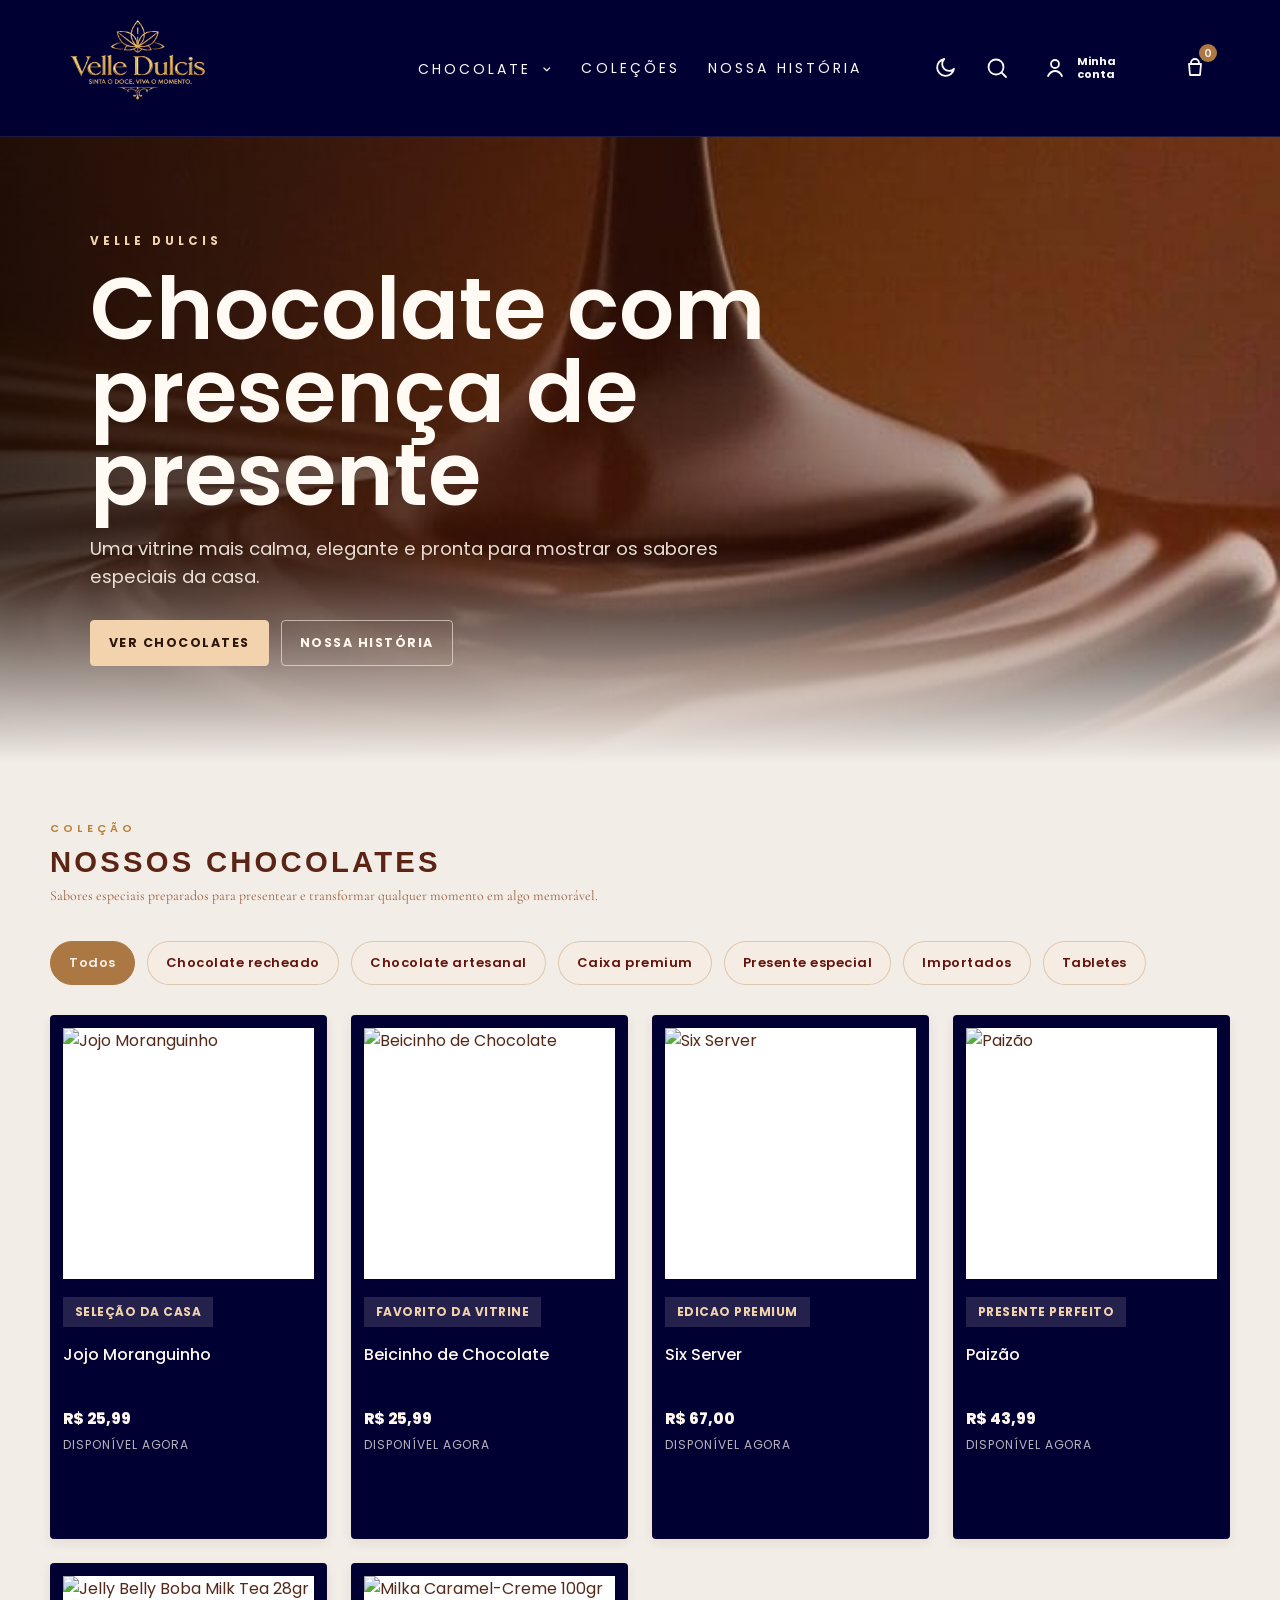
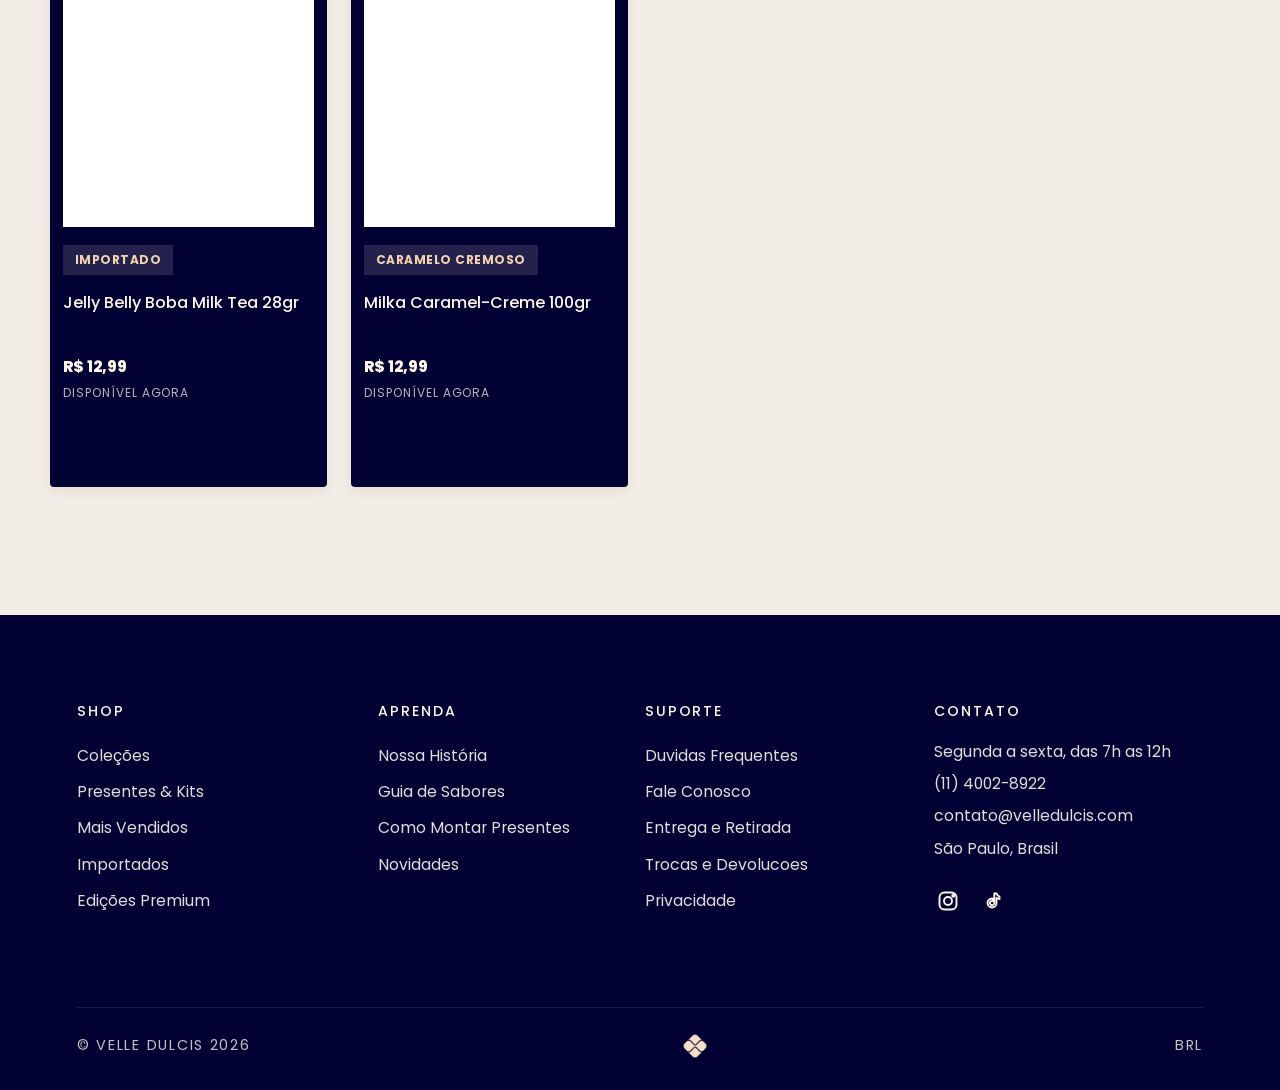
==== commit accbbe9c: "Corrige textos e atualiza vitrine" ====
--- a/index.html
+++ b/index.html
@@ -1,10 +1,104 @@
-
-    <link rel="stylesheet" href="style.css?v=20260417-5">
+<!DOCTYPE html>
+<html lang="pt-br">
+
+<head>
+    <meta charset="UTF-8">
+    <meta name="viewport" content="width=device-width, initial-scale=1.0">
+    <title>Império do Chocolate</title>
+
+    <link rel="preconnect" href="https://fonts.googleapis.com">
+    <link rel="preconnect" href="https://fonts.gstatic.com" crossorigin>
+    <link href="https://fonts.googleapis.com/css2?family=Cormorant+Garamond:wght@400;500;600&family=Poppins:wght@300;400;600&display=swap" rel="stylesheet">
+    <link rel="stylesheet" href="style.css?v=20260508-1">
 </head>
 
 <body class="pagina-carregando">
-    <script src="theme-init.js"></script>
-            <a href="historia.html">Nossa historia</a>
+
+    <header class="topo-site">
+        <div class="marca-site">
+            <img class="marca-site__logo" src="logo-velle-dulcis.png" alt="Velle Dulcis">
+        </div>
+
+        <nav class="menu-topo" aria-label="Principal">
+            <div class="menu-topo__item menu-topo__item--mega">
+                <a href="#vitrine" class="menu-topo__link menu-topo__link--dropdown">
+                    <span>Chocolate</span>
+                    <svg viewBox="0 0 24 24" aria-hidden="true">
+                        <path d="M7 10l5 5 5-5"></path>
+                    </svg>
+                </a>
+
+                <div class="mega-menu" role="group" aria-label="Explorar chocolates">
+                    <div class="mega-menu__colunas">
+                        <section class="mega-menu__coluna">
+                            <p class="mega-menu__titulo">Destaques</p>
+                            <a href="#vitrine" class="mega-menu__item">
+                                <strong>Seleção da Casa</strong>
+                                <span>Os chocolates que melhor representam a vitrine neste momento.</span>
+                            </a>
+                            <a href="#vitrine" class="mega-menu__item">
+                                <strong>Presentes Especiais</strong>
+                                <span>Opções pensadas para impressionar com sabor, acabamento e presença.</span>
+                            </a>
+                            <a href="#vitrine" class="mega-menu__item">
+                                <strong>Importados</strong>
+                                <span>Sabores diferentes para quem quer experimentar algo fora do comum.</span>
+                            </a>
+                            <a href="#vitrine" class="mega-menu__item">
+                                <strong>Edições Premium</strong>
+                                <span>Escolhas mais sofisticadas para quem busca uma experiência marcante.</span>
+                            </a>
+                        </section>
+
+                        <section class="mega-menu__coluna">
+                            <p class="mega-menu__titulo">Tipos</p>
+                            <a href="#vitrine" class="mega-menu__lista-link">Chocolate recheado</a>
+                            <a href="#vitrine" class="mega-menu__lista-link">Chocolate artesanal</a>
+                            <a href="#vitrine" class="mega-menu__lista-link">Caixas premium</a>
+                            <a href="#vitrine" class="mega-menu__lista-link">Tabletes</a>
+                            <a href="#vitrine" class="mega-menu__lista-link">Importados</a>
+                            <a href="#vitrine" class="mega-menu__lista-link">Mais Vendidos</a>
+                        </section>
+
+                        <section class="mega-menu__coluna">
+                            <p class="mega-menu__titulo">Momentos</p>
+                            <a href="#vitrine" class="mega-menu__lista-link">Para presentear</a>
+                            <a href="#vitrine" class="mega-menu__lista-link">Para dividir</a>
+                            <a href="#vitrine" class="mega-menu__lista-link">Para kits</a>
+                            <a href="#vitrine" class="mega-menu__lista-link">Novidades</a>
+                            <a href="#vitrine" class="mega-menu__lista-link">Vitrine completa</a>
+                        </section>
+                    </div>
+
+                    <div class="mega-menu__destaques">
+                        <a class="mega-menu__card" href="produto.html?id=jojo-moranguinho">
+                            <img src="https://www.rickdoces.com.br/estatico/rickdoces/images/temp/620_alpinellawithstrawberry100gr.jpeg?v=1761647260" alt="Jojo Moranguinho">
+                            <div class="mega-menu__card-conteudo">
+                                <span class="mega-menu__card-tag">Seleção da casa</span>
+                                <strong>Jojo Moranguinho</strong>
+                            </div>
+                        </a>
+
+                        <a class="mega-menu__card" href="produto.html?id=beicinho-de-chocolate">
+                            <img src="https://www.rickdoces.com.br/estatico/rickdoces/images/temp/620_560cde9e09eea7d7770f1c1d5db26d91.jpeg?v=1768478586" alt="Beicinho de Chocolate">
+                            <div class="mega-menu__card-conteudo">
+                                <span class="mega-menu__card-tag">Favorito da vitrine</span>
+                                <strong>Beicinho de Chocolate</strong>
+                            </div>
+                        </a>
+
+                        <a class="mega-menu__card mega-menu__card--alto" href="produto.html?id=six-server">
+                            <img src="https://www.rickdoces.com.br/estatico/rickdoces/images/produto/f93490b5f7cab0f200bc76fb4cddde1f.png?v=1774458174" alt="Six Server">
+                            <div class="mega-menu__card-conteudo">
+                                <span class="mega-menu__card-tag">Edição premium</span>
+                                <strong>Six Server</strong>
+                            </div>
+                        </a>
+                    </div>
+                </div>
+            </div>
+            <a href="nova-colecao.html">Coleções</a>
+            <a href="historia.html">Nossa história</a>
         </nav>
 
         <div class="acoes-topo">
@@ -19,12 +113,12 @@
                     <path d="M16.5 16.5L21 21"></path>
                 </svg>
             </button>
-            <a id="link-conta" class="acao-topo acao-topo--link acao-topo--conta" href="login.html" aria-label="Entrar ou acessar conta">
+            <a id="link-conta" class="acao-topo acao-topo--link acao-topo--conta" href="login.php" aria-label="Entrar ou acessar conta">
                 <svg viewBox="0 0 24 24" aria-hidden="true">
                     <circle cx="12" cy="8" r="4"></circle>
                     <path d="M5 20c1.8-3.3 4.2-5 7-5s5.2 1.7 7 5"></path>
                 </svg>
-                <span id="link-conta-texto" data-hide-when-authenticated="true">Minha conta</span>
+                <span>Minha conta</span>
             </a>
             <button id="btn-carrinho" class="acao-topo acao-topo--carrinho" type="button" aria-label="Carrinho">
                 <svg viewBox="0 0 24 24" aria-hidden="true">
@@ -39,7 +133,7 @@
                 <div class="popup-carrinho__conteudo">
                     <div class="popup-carrinho__icone" aria-hidden="true">&#10003;</div>
                     <div class="popup-carrinho__texto">
-                        <strong>Adicionado com sucesso a sacola!</strong>
+                        <strong>Adicionado com sucesso à sacola!</strong>
                         <span id="popup-carrinho-produto">Produto</span>
                     </div>
                 </div>
@@ -84,12 +178,12 @@
                         </svg>
                         <span>Buscar</span>
                     </button>
-                    <a id="link-conta-mobile" class="menu-mobile__acao-link" href="login.html" aria-label="Entrar ou acessar conta">
+                    <a class="menu-mobile__acao-link" href="login.php">
                         <svg viewBox="0 0 24 24" aria-hidden="true">
                             <circle cx="12" cy="8" r="4"></circle>
                             <path d="M5 20c1.8-3.3 4.2-5 7-5s5.2 1.7 7 5"></path>
                         </svg>
-                        <span id="link-conta-mobile-texto">Minha conta</span>
+                        <span>Minha conta</span>
                     </a>
                     <button class="menu-mobile__acao" type="button" data-mobile-action="cart">
                         <svg viewBox="0 0 24 24" aria-hidden="true">
@@ -108,8 +202,15 @@
                             <path d="M13 6l6 6-6 6"></path>
                         </svg>
                     </a>
+                    <a class="menu-mobile__link" href="nova-colecao.html">
+                        <span>Coleções</span>
+                        <svg class="menu-mobile__link-seta" viewBox="0 0 24 24" aria-hidden="true">
+                            <path d="M5 12h14"></path>
+                            <path d="M13 6l6 6-6 6"></path>
+                        </svg>
+                    </a>
                     <a class="menu-mobile__link" href="historia.html">
-                        <span>Nossa historia</span>
+                        <span>Nossa história</span>
                         <svg class="menu-mobile__link-seta" viewBox="0 0 24 24" aria-hidden="true">
                             <path d="M5 12h14"></path>
                             <path d="M13 6l6 6-6 6"></path>
@@ -142,13 +243,13 @@
                     </div>
 
                     <div class="pesquisa-atalhos" aria-label="Atalhos de busca">
-                        <span class="pesquisa-atalhos__rotulo">Atalhos rapidos</span>
+                        <span class="pesquisa-atalhos__rotulo">Atalhos rápidos</span>
                         <div id="lista-atalhos-pesquisa" class="pesquisa-atalhos__lista"></div>
                     </div>
 
                     <div id="painel-pesquisa" class="painel-pesquisa">
                         <div class="painel-pesquisa__bloco">
-                            <h3>Sugestoes</h3>
+                            <h3>Sugestões</h3>
                             <div id="lista-sugestoes" class="lista-sugestoes"></div>
                         </div>
 
@@ -164,31 +265,30 @@
         </div>
     </div>
 
-    <main>
-        <section id="vitrine" class="grid-chocolates">
-            <div class="vitrine-toolbar" aria-label="Controles da vitrine">
-                <div class="vitrine-toolbar__sort" aria-label="Ordenar produtos">
-                    <button class="vitrine-toolbar__button ativo" type="button" data-vitrine-sort="recommended" aria-pressed="true">Recomendados</button>
-                    <button class="vitrine-toolbar__button" type="button" data-vitrine-sort="price-asc" aria-pressed="false">Preco: menor para maior</button>
-                </div>
-                <div class="vitrine-toolbar__lado">
-                    <p id="vitrine-count" class="vitrine-toolbar__count" aria-live="polite">Exibindo: 0 / 0</p>
-                    <div class="vitrine-setas" aria-label="Navegar produtos">
-                        <button class="vitrine-seta vitrine-seta--oculta" type="button" data-vitrine-scroll="prev" aria-label="Ver produtos anteriores" aria-hidden="true" tabindex="-1">
-                            <svg viewBox="0 0 24 24" aria-hidden="true">
-                                <path d="M15 6l-6 6 6 6"></path>
-                            </svg>
-                        </button>
-                        <button class="vitrine-seta" type="button" data-vitrine-scroll="next" aria-label="Ver mais produtos">
-                            <svg viewBox="0 0 24 24" aria-hidden="true">
-                                <path d="M9 6l6 6-6 6"></path>
-                            </svg>
-                        </button>
-                    </div>
-                </div>
-            </div>
-            <div id="filtros-categoria" class="filtros-categoria" aria-label="Filtrar produtos por categoria"></div>
-            <div id="container-cards" class="container"></div>
+    <main class="home-main">
+        <section class="home-hero" aria-labelledby="home-hero-title">
+            <div class="home-hero__conteudo">
+                <span class="home-hero__rotulo">Velle Dulcis</span>
+                <h1 id="home-hero-title">Chocolate com presença de presente</h1>
+                <p>Uma vitrine mais calma, elegante e pronta para mostrar os sabores especiais da casa.</p>
+                <div class="home-hero__acoes">
+                    <a href="#vitrine" class="home-hero__acao home-hero__acao--primaria">Ver chocolates</a>
+                    <a href="historia.html" class="home-hero__acao">Nossa história</a>
+                </div>
+            </div>
+        </section>
+
+        <section class="home-catalogo" aria-labelledby="titulo-colecao">
+            <section class="colecao-destaque">
+                <span class="colecao-destaque__rotulo">Coleção</span>
+                <h2 id="titulo-colecao" class="colecao-destaque__titulo">Nossos Chocolates</h2>
+                <p class="colecao-destaque__texto">Sabores especiais preparados para presentear e transformar qualquer momento em algo memorável.</p>
+            </section>
+
+            <section id="vitrine" class="grid-chocolates">
+                <div id="filtros-categoria" class="filtros-categoria" aria-label="Filtrar produtos por categoria"></div>
+                <div id="container-cards" class="container"></div>
+            </section>
         </section>
     </main>
 
@@ -197,15 +297,16 @@
             <div class="rodape-site__grid">
                 <section class="rodape-site__coluna">
                     <h3>Shop</h3>
+                    <a href="#vitrine">Coleções</a>
                     <a href="#vitrine">Presentes &amp; Kits</a>
                     <a href="#vitrine">Mais Vendidos</a>
                     <a href="#vitrine">Importados</a>
-                    <a href="#vitrine">Edicoes Premium</a>
+                    <a href="#vitrine">Edições Premium</a>
                 </section>
 
                 <section class="rodape-site__coluna">
                     <h3>Aprenda</h3>
-                    <a href="#">Nossa Historia</a>
+                    <a href="#">Nossa História</a>
                     <a href="#">Guia de Sabores</a>
                     <a href="#">Como Montar Presentes</a>
                     <a href="#">Novidades</a>
@@ -225,10 +326,10 @@
                     <p>Segunda a sexta, das 7h as 12h</p>
                     <p>(11) 4002-8922</p>
                     <p>contato@velledulcis.com</p>
-                    <p>Sao Paulo, Brasil</p>
+                    <p>São Paulo, Brasil</p>
 
                     <div class="rodape-site__social">
-                        <a href="https://www.instagram.com/velledulcis/" target="_blank" rel="noopener noreferrer" aria-label="Instagram" title="Instagram Velle Dulcis">
+                        <a href="#" aria-label="Instagram">
                             <svg viewBox="0 0 24 24" aria-hidden="true">
                                 <rect x="3.5" y="3.5" width="17" height="17" rx="5"></rect>
                                 <circle cx="12" cy="12" r="4"></circle>
--- a/style.css
+++ b/style.css
@@ -20,16 +20,93 @@
     --motion-snappy: cubic-bezier(0.34, 1.56, 0.64, 1);
     --tema-origem-x: 50vw;
     --tema-origem-y: 72px;
-    --cart-drawer-height: 100vh;
-    --cart-summary-padding: 20px;
-    --cart-summary-safe-bottom: max(20px, env(safe-area-inset-bottom, 0px));
+}
+
+body[data-theme="dark"] {
+    --bg: #1e1815;
+    --surface: #1e1815;
+    --surface-strong: #1e1815;
+    --light-panel: #100d0b;
+    --text: #a69f98;
+    --text-strong: #faf9f6;
+    --accent: #d9b48f;
+    --accent-dark: #faf9f6;
+    --border: #2a221c;
+    --shadow: rgba(0, 0, 0, 0.42);
+    --card-bg: #552919;
+    --panel-bg: #181412;
+    --chip-bg: rgba(217, 180, 143, 0.08);
+    --chip-hover: rgba(217, 180, 143, 0.14);
+    --input-bg: #181410;
+    --overlay-bg: rgba(10, 8, 6, 0.94);
+    --badge-bg: rgba(217, 180, 143, 0.12);
+}
+
+* {
+    margin: 0;
+    padding: 0;
+    box-sizing: border-box;
+    font-family: 'Poppins', sans-serif;
+}
+
+body {
+    background-color: var(--bg);
+    color: var(--text);
+    display: flex;
+    flex-direction: column;
+    align-items: center;
+    min-height: 100vh;
+    width: 100%;
+    overflow-x: hidden;
+    position: relative;
+    isolation: isolate;
+    transition: background-color 0.5s var(--motion-smooth), color 0.34s ease;
+}
+
+body::before {
+    content: "";
+    position: fixed;
+    inset: 0;
+    pointer-events: none;
+    z-index: 240;
+    opacity: 0;
+    transform: scale(0.8);
+    transform-origin: var(--tema-origem-x) var(--tema-origem-y);
+    background: radial-gradient(circle at var(--tema-origem-x) var(--tema-origem-y), rgba(255, 249, 240, 0.46) 0%, rgba(217, 180, 143, 0.2) 26%, rgba(121, 83, 47, 0) 68%);
+    mix-blend-mode: soft-light;
+    transition: opacity 0.46s ease, transform 0.82s var(--motion-smooth);
+}
+
+body.tema-transicao-ativa::before {
+    opacity: 1;
+    transform: scale(1.18);
+}
+
+body.sem-rolagem {
+    overflow: hidden;
+}
+
+body.pagina-carregando .rodape-site {
+    visibility: hidden;
+}
+
+body.pagina-carregando #container-cards {
+    min-height: 60vh;
+}
+
+.topo-site {
+    width: 100%;
+    padding: 24px 5%;
+    display: flex;
+    justify-content: space-between;
+    align-items: center;
+    background: #000033;
     color: #faf9f6;
     border-bottom: 1px solid rgba(217, 180, 143, 0.14);
     position: sticky;
     top: 0;
     z-index: 110;
-    backdrop-filter: blur(18px) saturate(135%);
-    -webkit-backdrop-filter: blur(18px) saturate(135%);
+    backdrop-filter: blur(14px);
     transition: padding 0.28s ease, box-shadow 0.28s ease, background-color 0.28s ease;
 }
 
@@ -369,7 +446,7 @@
     padding-top: 14px;
     padding-bottom: 14px;
     box-shadow: 0 16px 34px rgba(85, 41, 25, 0.12);
-    background: rgba(0, 0, 51, 0.78);
+    background: rgba(0, 0, 51, 0.92);
 }
 
 .topo-site--compact .marca-site {
@@ -550,40 +627,302 @@
 }
 
 .popup-carrinho {
-    position: fixed;
-    top: var(--popup-carrinho-top, 86px);
-    left: var(--popup-carrinho-left, 12px);
-    right: auto;
-    width: min(340px, calc(100vw - 24px));
+    position: absolute;
+    top: calc(100% + 18px);
+    left: auto;
+    right: -45px;
+    width: min(360px, 82vw);
     background: var(--panel-bg);
     border: 1px solid rgba(171, 120, 67, 0.35);
-    border-radius: 12px;
-    box-shadow: 0 18px 42px rgba(85, 41, 25, 0.22);
+    box-shadow: 0 16px 36px rgba(85, 41, 25, 0.18);
     opacity: 0;
-    transform: translateY(-8px) scale(0.98);
+    transform: translateY(-10px);
     pointer-events: none;
-    transition: opacity 0.22s ease, transform 0.22s ease;
-    z-index: 220;
+    transition: opacity 0.25s ease, transform 0.25s ease;
+    z-index: 95;
 }
 
 .popup-carrinho.ativo {
     opacity: 1;
-    transform: translateY(0) scale(1);
+    transform: translateY(0);
 }
 
 .popup-carrinho__seta {
     position: absolute;
     top: -10px;
-    left: var(--popup-carrinho-seta-left, calc(100% - 32px));
-    right: auto;
+    left: auto;
+    right: 54px;
     width: 20px;
     height: 20px;
     background: var(--panel-bg);
     border-top: 1px solid rgba(171, 120, 67, 0.35);
     border-left: 1px solid rgba(171, 120, 67, 0.35);
     transform: rotate(45deg);
-    transform-origin: center;
+}
+
+.popup-carrinho__conteudo {
+    position: relative;
+    display: grid;
+    grid-template-columns: auto 1fr;
+    align-items: start;
+    gap: 12px;
+    padding: 16px 18px 12px;
+    z-index: 1;
+}
+
+.popup-carrinho__icone {
+    width: 24px;
+    height: 24px;
+    border-radius: 50%;
+    display: flex;
+    align-items: center;
+    justify-content: center;
+    background: #dbe8ce;
+    color: #4e7c1f;
+    font-size: 14px;
+    font-weight: 700;
+    flex-shrink: 0;
+}
+
+.popup-carrinho__texto {
+    display: flex;
+    flex-direction: column;
+    gap: 4px;
+    min-width: 0;
+}
+
+.popup-carrinho__texto strong {
+    color: #9b6a29;
+    font-size: 16px;
+    line-height: 1.2;
+}
+
+.popup-carrinho__texto span {
+    color: var(--text);
+    font-size: 15px;
+    line-height: 1.35;
+    white-space: nowrap;
+    overflow: hidden;
+    text-overflow: ellipsis;
+}
+
+.popup-carrinho__progresso {
+    width: 100%;
+    height: 4px;
+    background: rgba(171, 120, 67, 0.16);
+    overflow: hidden;
+}
+
+.popup-carrinho__progresso span {
+    display: block;
+    width: 100%;
+    height: 100%;
+    background: linear-gradient(90deg, #b58543 0%, #8c5427 100%);
+    transform-origin: left center;
+}
+
+.overlay-pesquisa {
+    position: fixed;
+    inset: 0;
+    background: var(--overlay-bg);
+    z-index: 160;
+    overflow-y: auto;
+    opacity: 0;
+    backdrop-filter: blur(0px);
+    -webkit-backdrop-filter: blur(0px);
+    transition: opacity 0.32s ease, backdrop-filter 0.32s ease, -webkit-backdrop-filter 0.32s ease;
+}
+
+.overlay-pesquisa__cabecalho {
+    display: flex;
+    justify-content: flex-end;
+    padding: 18px 24px 0;
+}
+
+.overlay-pesquisa__fechar {
+    width: 48px;
+    height: 48px;
+    border-radius: 50%;
+    margin-top: 0;
+    padding: 0;
+    font-size: 34px;
+    line-height: 1;
+    background: var(--text-strong);
+    color: var(--bg);
+    transition: transform 0.22s ease, background-color 0.2s ease, opacity 0.22s ease;
+}
+
+.overlay-pesquisa__fechar:hover {
+    background: var(--accent-dark);
+}
+
+.overlay-pesquisa__fechar--fechando {
+    transform: rotate(90deg) scale(0.82);
+    opacity: 0.72;
+}
+
+.overlay-pesquisa__conteudo {
+    width: min(1100px, 92vw);
+    margin: 10px auto 48px;
+    transform: translateY(32px) scale(0.94) rotateX(10deg);
+    opacity: 0;
+    transition: transform 0.48s cubic-bezier(0.32, 0.12, 0.68, 1.8), opacity 0.36s ease, box-shadow 0.4s ease;
+    box-shadow: 0 0 0 rgba(171, 120, 67, 0);
+}
+
+.overlay-pesquisa__conteudo h2 {
+    text-align: center;
+    color: var(--text-strong);
+    margin-bottom: 28px;
+    font-size: 38px;
+    animation: tituloPesquisaEntrada 0.8s cubic-bezier(0.68, -0.55, 0.265, 1.55) both;
+}
+
+@keyframes tituloPesquisaEntrada {
+    0% {
+        opacity: 0;
+        transform: translateY(-20px) scale(0.9) rotate(-3deg);
+    }
+
+    70% {
+        opacity: 1;
+        transform: translateY(6px) scale(1.02) rotate(1deg);
+    }
+
+    100% {
+        opacity: 1;
+        transform: translateY(0) scale(1) rotate(0deg);
+    }
+}
+
+.overlay-pesquisa--visivel {
+    opacity: 1;
+    backdrop-filter: blur(14px);
+    -webkit-backdrop-filter: blur(14px);
+}
+
+.overlay-pesquisa--visivel .overlay-pesquisa__conteudo {
+    transform: translateY(0) scale(1) rotateX(0deg);
+    opacity: 1;
+    box-shadow: 0 28px 68px rgba(85, 41, 25, 0.14);
+}
+
+main {
+    width: 90%;
+    max-width: 1000px;
     padding: 56px 0 40px;
+}
+
+.home-main {
+    width: 100%;
+    max-width: none;
+    padding: 0;
+}
+
+.home-hero {
+    position: relative;
+    width: 100%;
+    min-height: clamp(430px, 58vh, 560px);
+    display: flex;
+    align-items: flex-end;
+    overflow: hidden;
+    padding: clamp(56px, 8vw, 96px) max(24px, 7vw);
+    color: #fff7ee;
+    background-image: linear-gradient(90deg, rgba(20, 10, 4, 0.82) 0%, rgba(55, 24, 10, 0.58) 42%, rgba(55, 24, 10, 0.22) 100%), url("imagemcauda.jpg");
+    background-size: cover;
+    background-position: center;
+}
+
+.home-hero::after {
+    content: "";
+    position: absolute;
+    inset: auto 0 0;
+    height: 34%;
+    background: linear-gradient(180deg, rgba(30, 24, 21, 0) 0%, var(--bg) 100%);
+    pointer-events: none;
+}
+
+.home-hero__conteudo {
+    position: relative;
+    z-index: 1;
+    width: min(760px, calc(100vw - 44px));
+    min-width: 0;
+    display: grid;
+    gap: 18px;
+}
+
+.home-hero__rotulo {
+    color: #f2d3ad;
+    font-size: 0.74rem;
+    font-weight: 700;
+    letter-spacing: 0.34em;
+    text-transform: uppercase;
+}
+
+.home-hero h1 {
+    margin: 0;
+    max-width: 12ch;
+    color: #fffaf3;
+    font-size: 5.4rem;
+    font-weight: 600;
+    line-height: 0.96;
+    overflow-wrap: break-word;
+}
+
+.home-hero p {
+    max-width: 58ch;
+    margin: 0;
+    color: rgba(255, 247, 238, 0.88);
+    font-size: 1.15rem;
+    line-height: 1.55;
+    overflow-wrap: break-word;
+}
+
+.home-hero__acoes {
+    display: flex;
+    flex-wrap: wrap;
+    gap: 12px;
+    margin-top: 10px;
+}
+
+.home-hero__acao {
+    min-height: 46px;
+    display: inline-flex;
+    align-items: center;
+    justify-content: center;
+    padding: 0 18px;
+    border: 1px solid rgba(255, 247, 238, 0.58);
+    border-radius: 4px;
+    color: #fff7ee;
+    text-decoration: none;
+    font-size: 0.78rem;
+    font-weight: 700;
+    letter-spacing: 0.12em;
+    text-transform: uppercase;
+    transition: transform 0.2s ease, background-color 0.2s ease, color 0.2s ease, border-color 0.2s ease;
+}
+
+.home-hero__acao:hover {
+    transform: translateY(-2px);
+    border-color: #f2d3ad;
+    background: rgba(255, 247, 238, 0.1);
+}
+
+.home-hero__acao--primaria {
+    background: #f2d3ad;
+    border-color: #f2d3ad;
+    color: #2b160c;
+}
+
+.home-hero__acao--primaria:hover {
+    background: #fff7ee;
+    color: #2b160c;
+}
+
+.home-catalogo {
+    width: min(1180px, calc(100% - 32px));
+    margin: 0 auto;
+    padding: 58px 0 40px;
 }
 
 .rodape-site {
@@ -719,6 +1058,43 @@
     text-align: right;
 }
 
+.colecao-destaque {
+    max-width: 700px;
+    margin: 0 0 26px;
+    text-align: left;
+}
+
+.colecao-destaque__rotulo {
+    display: block;
+    margin-bottom: 10px;
+    color: #bc7f39;
+    font-size: 11px;
+    font-weight: 600;
+    letter-spacing: 0.38em;
+    text-transform: uppercase;
+}
+
+.colecao-destaque__titulo {
+    margin: 0;
+    color: #5c2415;
+    font-family: "Montserrat", sans-serif;
+    font-size: clamp(1.24rem, 2.32vw, 1.83rem);
+    font-weight: 700;
+    line-height: 1.04;
+    letter-spacing: 0.11em;
+    text-transform: uppercase;
+}
+
+.colecao-destaque__texto {
+    max-width: 690px;
+    margin-top: 10px;
+    color: #9a603c;
+    font-family: "Cormorant Garamond", serif;
+    font-size: clamp(0.73rem, 1.08vw, 1.03rem);
+    font-weight: 400;
+    line-height: 1.25;
+}
+
 .filtros-categoria {
     display: flex;
     flex-wrap: wrap;
@@ -727,233 +1103,171 @@
     align-items: center;
 }
 
-.filtros-categoria:empty {
-    display: none;
-}
-
-.grid-chocolates {
+.filtro-categoria {
+    border: 1px solid rgba(171, 120, 67, 0.32);
+    background: var(--chip-bg);
+    color: var(--text-strong);
+    padding: 11px 18px;
+    border-radius: 999px;
+    font-size: 13px;
+    font-weight: 600;
+    letter-spacing: 0.04em;
+    cursor: pointer;
+    transition: background 0.2s ease, color 0.2s ease, border-color 0.2s ease, transform 0.2s ease;
+}
+
+.filtro-categoria:hover {
+    background: var(--chip-hover);
+    border-color: rgba(171, 120, 67, 0.55);
+    transform: translateY(-1px);
+}
+
+.filtro-categoria.ativo {
+    background: var(--accent);
+    border-color: var(--accent);
+    color: var(--bg);
+}
+
+#container-cards {
+    display: grid;
+    grid-template-columns: repeat(auto-fit, minmax(min(100%, 240px), 1fr));
+    gap: 24px;
+    margin-top: 30px;
+}
+
+.card {
+    background: var(--card-bg);
+    padding: 12px 12px 20px;
+    border-radius: 4px;
+    border: 1px solid rgba(85, 41, 25, 0.08);
+    box-shadow: 0 4px 12px rgba(85, 41, 25, 0.08);
+    transition: transform 0.24s ease, box-shadow 0.24s ease, background-color 0.45s var(--motion-smooth), border-color 0.38s ease;
+    width: 100%;
+    text-align: left;
     position: relative;
-}
-
-.vitrine-toolbar {
-    display: flex;
-    align-items: flex-end;
-    justify-content: space-between;
-    gap: 22px;
-    margin: 8px 0 28px;
-    padding-bottom: 16px;
-    border-bottom: 1px solid rgba(85, 41, 25, 0.12);
-}
-
-.vitrine-toolbar__sort {
-    display: flex;
-    flex-wrap: wrap;
-    gap: 28px;
-}
-
-.vitrine-toolbar__button {
-    margin: 0;
-    padding: 0;
-    border: 0;
-    border-radius: 0;
-    background: transparent;
-    color: #a8a096;
-    font-size: 0.78rem;
-    font-weight: 500;
-    letter-spacing: 0.18em;
-    line-height: 1.35;
-    text-transform: uppercase;
-    cursor: pointer;
-}
-
-.vitrine-toolbar__button:hover,
-.vitrine-toolbar__button.ativo {
-    background: transparent;
-    color: #5c4030;
-}
-
-.vitrine-toolbar__button.ativo {
-    text-decoration: underline;
-    text-decoration-thickness: 1px;
-    text-underline-offset: 6px;
-}
-
-.vitrine-toolbar__count {
-    margin: 0;
-    color: #6b5649;
-    font-size: 0.78rem;
-    line-height: 1.4;
-    white-space: nowrap;
-}
-
-.vitrine-toolbar__lado,
-.vitrine-setas {
-    display: inline-flex;
-    align-items: center;
-    gap: 12px;
-}
-
-.vitrine-setas {
+    overflow: hidden;
+    will-change: transform, box-shadow;
+}
+
+.card::after {
+    content: "";
     position: absolute;
-    top: var(--vitrine-setas-top, 242px);
-    right: 0;
-    left: 0;
-    z-index: 5;
-    justify-content: space-between;
+    inset: 0;
     pointer-events: none;
-    transform: translateY(-50%);
-}
-
-.vitrine-seta {
-    width: 38px;
-    height: 38px;
-    min-height: 38px;
-    margin: 0;
-    padding: 0;
-    border: 1px solid rgba(171, 120, 67, 0.42);
-    border-radius: 999px;
-    background: transparent;
-    color: #7a4d30;
-    display: inline-flex;
-    align-items: center;
-    justify-content: center;
-    pointer-events: auto;
-}
-
-.vitrine-seta svg {
-    width: 19px;
-    height: 19px;
-    fill: none;
-    stroke: currentColor;
-    stroke-width: 1.8;
-    stroke-linecap: round;
-    stroke-linejoin: round;
-}
-
-.vitrine-seta:hover {
-    background: #ab7843;
-    color: #fffdf8;
-}
-
-.vitrine-seta--oculta {
-    visibility: hidden;
     opacity: 0;
-    pointer-events: none;
-}
-
+    background: linear-gradient(130deg, rgba(255, 247, 238, 0.14) 0%, rgba(255, 247, 238, 0) 55%);
+    transition: opacity 0.24s ease;
+}
+
+.card:hover {
+    transform: translateY(-4px);
+    box-shadow: 0 12px 28px rgba(85, 41, 25, 0.12);
+}
+
+.card:hover::after {
+    opacity: 1;
+}
+
+.card__link {
+    display: block;
     color: inherit;
     text-decoration: none;
 }
 
-.card__link {
-    display: grid;
-    gap: 12px;
-}
-
 .card__imagem-box {
-    background: #f8f4ec;
-    aspect-ratio: 1 / 0.88;
+    background: var(--input-bg);
+    aspect-ratio: 1 / 1;
     display: flex;
     align-items: center;
     justify-content: center;
     overflow: hidden;
-    transition: background-color 0.45s var(--motion-smooth), transform 0.28s ease, box-shadow 0.28s ease;
+    margin-bottom: 18px;
+    transition: background-color 0.45s var(--motion-smooth), transform 0.28s ease;
 }
 
 .card img {
     width: 100%;
     height: 100%;
     object-fit: contain;
-    transform: scale(0.92);
-    transition: transform 0.28s ease;
-}
-
-.card:hover img {
-    transform: scale(0.96);
+}
+
+.card__selo {
+    display: inline-flex;
+    align-items: center;
+    padding: 6px 12px;
+    background: rgba(255, 241, 222, 0.14);
+    color: #f2d3ad;
+    font-size: 12px;
+    font-weight: 700;
+    letter-spacing: 0.04em;
+    text-transform: uppercase;
+    margin-bottom: 16px;
 }
 
 .card__conteudo {
-    position: relative;
+    display: flex;
+    flex-direction: column;
+    gap: 18px;
+}
+
+.card h3 {
+    font-size: 16px;
+    font-weight: 500;
+    line-height: 1.45;
+    min-height: 46px;
+    color: #fff7ee;
+    transition: color 0.35s ease;
+}
+
+.card__rodape {
     display: grid;
-    gap: 12px;
-    padding-right: 58px;
-}
-
-.card__descricao {
+    gap: 16px;
+}
+
+.card__preco-bloco {
+    display: grid;
+    gap: 6px;
+}
+
+.card p {
     margin: 0;
-    color: #6d5b4d;
-    font-size: 0.82rem;
-    line-height: 1.5;
-}
-
-.card__linha {
-    display: grid;
-    grid-template-columns: minmax(0, 1fr) auto;
-    align-items: start;
-    gap: 16px;
-}
-
-.card h3 {
-    margin: 0;
-    color: #5a3b2a;
-    font-size: 0.86rem;
-    font-weight: 500;
+    color: #fff7ee;
+    font-size: 15px;
+    font-weight: 800;
+    transition: color 0.35s ease;
+}
+
+.card__quantidade-info {
+    color: rgba(255, 247, 238, 0.72);
+    font-size: 12px;
+    letter-spacing: 0.08em;
+    text-transform: uppercase;
+    transition: color 0.35s ease;
+}
+
+.card__cta {
+    width: 100%;
+    min-height: 48px;
+    margin-top: 0;
+    border-radius: 0;
+    border: 1px solid rgba(242, 211, 173, 0.5);
+    background: transparent;
+    color: #f2d3ad;
+    font-size: 0.78rem;
+    font-weight: 700;
     letter-spacing: 0.18em;
-    line-height: 1.55;
     text-transform: uppercase;
-}
-
-.card__preco {
-    margin: 0;
-    color: #5a3b2a;
-    font-size: 0.86rem;
-    font-weight: 500;
-    white-space: nowrap;
-}
-
-.card__rating {
-    display: flex;
-    align-items: center;
-    gap: 9px;
-    color: #17130f;
-    font-size: 0.8rem;
-    line-height: 1;
-}
-
-.card__rating span:first-child {
-    letter-spacing: 0.05em;
-}
-
-.card__selo,
-.card__quantidade-info {
-    color: #b5aaa1;
-    font-size: 0.76rem;
-    letter-spacing: 0.24em;
-    line-height: 1.45;
-    text-transform: uppercase;
-}
-
-.card__quantidade-info {
-    letter-spacing: 0.14em;
-}
-
-.card__cta {
-    position: absolute;
-    right: 0;
-    top: 0;
-    width: 44px;
-    height: 44px;
-    min-height: 44px;
-    margin: 0;
-    padding: 0;
-    border-radius: 0;
-    border: 1px solid #d88d18;
-    background: transparent;
-    color: #c97b00;
-    font-size: 2rem;
-    font-weight: 300;
-    line-height: 1;
-    transition: background-color 0.22s ease, color 0.22s ease, border-color 0.22s ease, transform 0.22s ease;
+    opacity: 0;
+    transform: translateY(8px);
+    transition: opacity 0.22s ease, transform 0.22s ease, background-color 0.22s ease, color 0.22s ease;
+    pointer-events: none;
+}
+
+.card:hover .card__cta,
+.card:focus-within .card__cta {
+    opacity: 1;
+    transform: translateY(0);
+    pointer-events: auto;
 }
 
 body.tema-transicao-ativa #container-cards .card {
@@ -998,10 +1312,16 @@
 }
 
 .card__cta:hover {
-    background: #d88d18;
-    border-color: #d88d18;
-    color: #fffdf8;
-    transform: translateY(-1px);
+    background: var(--accent);
+    color: var(--bg);
+}
+
+@media (hover: none) {
+    .card__cta {
+        opacity: 1;
+        transform: translateY(0);
+        pointer-events: auto;
+    }
 }
 
 button {
@@ -1024,7 +1344,7 @@
     top: 0;
     right: 0;
     width: min(410px, 100vw);
-    height: var(--cart-drawer-height);
+    height: 100%;
     background: var(--light-panel);
     display: flex;
     flex-direction: column;
@@ -1089,8 +1409,7 @@
 
 .popup-remocao {
     position: fixed;
-    left: auto;
-    right: 16px;
+    left: 16px;
     bottom: 16px;
     display: flex;
     align-items: center;
@@ -1196,10 +1515,12 @@
 }
 
 body[data-theme="dark"] .popup-carrinho__texto strong,
+body[data-theme="dark"] .colecao-destaque__rotulo,
 body[data-theme="dark"] .card__selo {
     color: #d9b48f;
 }
 
+body[data-theme="dark"] .colecao-destaque__titulo,
 body[data-theme="dark"] .card p,
 body[data-theme="dark"] .card__quantidade-info,
 body[data-theme="dark"] .painel-pesquisa__bloco h3,
@@ -1208,6 +1529,7 @@
     color: #faf9f6;
 }
 
+body[data-theme="dark"] .colecao-destaque__texto,
 body[data-theme="dark"] .resultado-pesquisa__info p,
 body[data-theme="dark"] .popup-carrinho__texto span {
     color: #a69f98;
@@ -1242,38 +1564,53 @@
     color: #0a0806;
 }
 
-body[data-theme="dark"] .vitrine-toolbar {
-    border-bottom-color: rgba(217, 180, 143, 0.16);
-}
-
-body[data-theme="dark"] .vitrine-toolbar__button {
-    color: #8f857d;
-}
-
-body[data-theme="dark"] .vitrine-toolbar__button:hover,
-body[data-theme="dark"] .vitrine-toolbar__button.ativo,
-body[data-theme="dark"] .vitrine-toolbar__count {
-    color: #d9b48f;
-}
-
-body[data-theme="dark"] .vitrine-seta {
-    border-color: rgba(217, 180, 143, 0.36);
-    color: #d9b48f;
-}
-
-body[data-theme="dark"] .vitrine-seta:hover {
-    background: #d9b48f;
-    color: #100d0b;
-}
-
-body[data-theme="dark"] #container-cards::-webkit-scrollbar-track {
-    background: rgba(217, 180, 143, 0.08);
-}
-
-body[data-theme="dark"] #container-cards::-webkit-scrollbar-thumb {
-    background: rgba(217, 180, 143, 0.42);
-}
-
+body[data-theme="dark"] .menu-topo a,
+body[data-theme="dark"] .menu-topo__link,
+body[data-theme="dark"] .acao-topo,
+body[data-theme="dark"] .acao-topo--conta,
+body[data-theme="dark"] .carrinho-fechar {
+    color: #faf9f6;
+}
+
+body[data-theme="dark"] .topo-site {
+    box-shadow: 0 8px 24px rgba(0, 0, 0, 0.18);
+    border-bottom-color: #2a221c;
+    background: linear-gradient(180deg, #070606 0%, #0d0b09 100%);
+}
+
+body[data-theme="dark"] .overlay-carrinho {
+    background: rgba(0, 0, 0, 0.42);
+}
+
+body[data-theme="dark"] .rodape-site {
+    background: #311502;
+}
+
+body[data-theme="dark"] .marca-site__logo {
+    filter: brightness(1.05) contrast(1.05);
+}
+
+body[data-theme="dark"] .card,
+body[data-theme="dark"] .card__acoes,
+body[data-theme="dark"] .pesquisa-campo,
+body[data-theme="dark"] .painel-pesquisa,
+body[data-theme="dark"] #carrinho-lateral,
+body[data-theme="dark"] .popup-carrinho {
+    border-color: #2a221c;
+}
+
+body[data-theme="dark"] .popup-boas-vindas {
+    background: rgba(24, 20, 18, 0.96);
+    border-color: rgba(217, 180, 143, 0.18);
+    box-shadow: 0 24px 50px rgba(0, 0, 0, 0.4);
+}
+
+body[data-theme="dark"] .card {
+    box-shadow: 0 10px 28px rgba(0, 0, 0, 0.32);
+}
+
+body[data-theme="dark"] .card:hover {
+    box-shadow: 0 16px 34px rgba(0, 0, 0, 0.42);
 }
 
 body[data-theme="dark"] .card__selo {
@@ -1285,23 +1622,502 @@
     background: #181410;
 }
 
-body[data-theme="dark"] .card__descricao {
+body[data-theme="dark"] .filtro-categoria {
+    border-color: #2a221c;
+}
+
+body[data-theme="dark"] .acao-topo--tema {
+    background: transparent;
+    border-color: transparent;
+}
+
+body[data-theme="dark"] .menu-topo a:hover,
+body[data-theme="dark"] .menu-topo__link:hover,
+body[data-theme="dark"] .acao-topo:hover,
+body[data-theme="dark"] .acao-topo--conta:hover,
+body[data-theme="dark"] .carrinho-fechar:hover,
+body[data-theme="dark"] .btn-ver-todos:hover {
+    border-color: rgba(241, 209, 173, 0.6);
+    background: #f1d1ad;
+    color: #1a120b;
+}
+
+body[data-theme="dark"] .card__cta {
+    border-color: rgba(217, 180, 143, 0.3);
+    color: #d9b48f;
+}
+
+body[data-theme="dark"] .card__cta:hover {
+    background: #d9b48f;
+    color: #1a120b;
+}
+
+body[data-theme="dark"] .mega-menu {
+    background: #14100d;
+    border-top-color: rgba(217, 180, 143, 0.12);
+    border-bottom-color: rgba(217, 180, 143, 0.12);
+    box-shadow: 0 22px 48px rgba(0, 0, 0, 0.38);
+}
+
+body[data-theme="dark"] .mega-menu::before {
+    background: #14100d;
+}
+
+body[data-theme="dark"] .mega-menu__titulo,
+body[data-theme="dark"] .mega-menu__item strong,
+body[data-theme="dark"] .mega-menu__lista-link,
+body[data-theme="dark"] .mega-menu__card strong {
+    color: #faf9f6;
+}
+
+body[data-theme="dark"] .mega-menu__item span {
     color: #a69f98;
 }
 
-body[data-theme="dark"] .card h3,
-body[data-theme="dark"] .card__preco,
-body[data-theme="dark"] .card__rating {
+body[data-theme="dark"] .mega-menu__item {
+    border-bottom-color: transparent;
+}
+
+body[data-theme="dark"] .mega-menu__titulo::after {
+    background: rgba(217, 180, 143, 0.24);
+}
+
+body[data-theme="dark"] .mega-menu__card-conteudo::after {
+    color: rgba(217, 180, 143, 0.7);
+}
+
+.menu-mobile {
+    position: fixed;
+    inset: 0;
+    width: 100vw;
+    height: 100vh;
+    z-index: 260;
+    visibility: hidden;
+    pointer-events: none;
+    overflow: hidden;
+    transition: visibility 0s linear 0.32s;
+}
+
+.menu-mobile.ativo,
+.menu-mobile.menu-mobile--fechando {
+    visibility: visible;
+}
+
+.menu-mobile.ativo {
+    visibility: visible;
+    pointer-events: auto;
+    transition-delay: 0s;
+}
+
+.menu-mobile.menu-mobile--fechando {
+    pointer-events: none;
+    transition-delay: 0s;
+}
+
+.menu-mobile__backdrop {
+    position: absolute;
+    inset: 0;
+    border: 0;
+    background: rgba(16, 11, 8, 0.38);
+    opacity: 0;
+    transition: opacity 0.28s ease;
+}
+
+.menu-mobile__painel {
+    position: absolute;
+    top: 0;
+    bottom: 0;
+    right: 0;
+    width: min(390px, 100vw);
+    min-height: 100vh;
+    padding: 26px 22px 34px;
+    background: #f4ede2;
+    color: #28180f;
+    box-shadow: -24px 0 48px rgba(20, 11, 7, 0.22);
+    transform: translateX(108%);
+    opacity: 0.98;
+    transition: transform 0.32s var(--motion-smooth), opacity 0.22s ease;
+    overflow-y: auto;
+    display: flex;
+    flex-direction: column;
+}
+
+.menu-mobile.ativo .menu-mobile__backdrop {
+    opacity: 1;
+}
+
+.menu-mobile.ativo .menu-mobile__painel {
+    transform: translateX(0);
+    opacity: 1;
+}
+
+.menu-mobile__topo {
+    display: flex;
+    align-items: center;
+    justify-content: space-between;
+    gap: 16px;
+    margin-bottom: 24px;
+}
+
+.menu-mobile__marca {
+    font-size: 0.9rem;
+    font-weight: 700;
+    text-transform: uppercase;
+    letter-spacing: 0.2em;
+    color: #7a5432;
+}
+
+.menu-mobile__fechar,
+.menu-mobile-toggle {
+    border: 0;
+    background: transparent;
     color: #faf9f6;
-}
-
-body[data-theme="dark"] .card__selo,
-body[data-theme="dark"] .card__quantidade-info {
+    cursor: pointer;
+}
+
+.menu-mobile__fechar {
+    width: 42px;
+    height: 42px;
+    border-radius: 50%;
+    background: #5c2d16;
+    color: transparent;
+    display: inline-flex;
+    align-items: center;
+    justify-content: center;
+    flex-shrink: 0;
+    position: relative;
+    box-shadow: 0 12px 24px rgba(92, 45, 22, 0.18);
+    transition: background-color 0.24s ease, transform 0.34s var(--motion-snappy), box-shadow 0.24s ease, opacity 0.2s ease;
+}
+
+.menu-mobile__fechar::before {
+    content: "\00d7";
+    position: absolute;
+    inset: 0;
+    display: flex;
+    align-items: center;
+    justify-content: center;
+    color: #f8efe1;
+    font-size: 28px;
+    line-height: 1;
+    font-weight: 400;
+    transition: transform 0.28s var(--motion-snappy), opacity 0.2s ease;
+}
+
+.menu-mobile__fechar:hover {
+    background: #71371c;
+    transform: scale(1.04);
+}
+
+.menu-mobile.menu-mobile--fechando .menu-mobile__fechar {
+    transform: rotate(90deg) scale(0.84);
+    opacity: 0.92;
+}
+
+.menu-mobile.menu-mobile--fechando .menu-mobile__fechar::before {
+    transform: scale(0.9);
+}
+
+.menu-mobile__fechar svg,
+.menu-mobile__acao svg,
+.menu-mobile__acao-link svg,
+.menu-mobile__link-seta {
+    width: 22px;
+    height: 22px;
+    stroke: currentColor;
+    fill: none;
+    stroke-width: 1.9;
+    stroke-linecap: round;
+    stroke-linejoin: round;
+}
+
+.menu-mobile-toggle__icon {
+    display: block;
+    width: 24px;
+    height: 24px;
+    margin: 0;
+    stroke: currentColor;
+    fill: none;
+    stroke-width: 1.8;
+    stroke-linecap: round;
+    stroke-linejoin: round;
+    pointer-events: none;
+    flex-shrink: 0;
+}
+
+.menu-mobile-toggle {
+    border: 1px solid transparent;
+    width: 42px;
+    height: 42px;
+    min-height: 42px;
+    padding: 0;
+    border-radius: 50%;
+    position: relative;
+    align-items: center;
+    justify-content: center;
+    align-self: center;
+    flex-shrink: 0;
+    line-height: 1;
+    transition: background-color 0.24s ease, color 0.24s ease, box-shadow 0.24s ease, transform 0.24s ease, border-color 0.24s ease;
+    -webkit-tap-highlight-color: transparent;
+}
+
+.menu-mobile-toggle:hover {
+    border-color: rgba(241, 209, 173, 0.6);
+    background: #f1d1ad;
+    color: #1a120b;
+    box-shadow: 0 12px 28px rgba(241, 209, 173, 0.4);
+    transform: scale(1.05);
+}
+
+.menu-mobile-toggle:active,
+.menu-mobile-toggle:focus-visible {
+    transform: scale(0.97);
+    transition: transform 0.12s ease;
+}
+
+.menu-mobile-toggle[aria-expanded="true"] {
+    border-color: rgba(241, 209, 173, 0.6);
+    background: #f1d1ad;
+    color: #1a120b;
+}
+
+.menu-mobile__acoes {
+    display: grid;
+    grid-template-columns: repeat(2, minmax(0, 1fr));
+    gap: 12px;
+    margin-bottom: 22px;
+    flex: 0 0 auto;
+}
+
+.menu-mobile__acao,
+.menu-mobile__acao-link {
+    min-height: 76px;
+    padding: 14px 16px;
+    border-radius: 18px;
+    border: 1px solid rgba(85, 41, 25, 0.14);
+    background: rgba(255, 255, 255, 0.48);
+    color: #28180f;
+    display: grid;
+    gap: 8px;
+    justify-items: start;
+    align-content: center;
+    text-decoration: none;
+    position: relative;
+    overflow: hidden;
+    -webkit-tap-highlight-color: transparent;
+    transition: background-color 0.26s ease, border-color 0.26s ease, color 0.26s ease, box-shadow 0.32s var(--motion-smooth), transform 0.32s var(--motion-smooth);
+}
+
+.menu-mobile__acao::after,
+.menu-mobile__acao-link::after {
+    content: "";
+    position: absolute;
+    inset: 0;
+    background: linear-gradient(135deg, rgba(171, 120, 67, 0.16) 0%, rgba(171, 120, 67, 0.04) 58%, rgba(171, 120, 67, 0) 100%);
+    opacity: 0;
+    transition: opacity 0.3s ease;
+    pointer-events: none;
+}
+
+.menu-mobile__acao span,
+.menu-mobile__acao-link span {
+    font-size: 0.9rem;
+    font-weight: 700;
+}
+
+.menu-mobile__acao:hover,
+.menu-mobile__acao:active,
+.menu-mobile__acao:focus-visible,
+.menu-mobile__acao-link:hover,
+.menu-mobile__acao-link:active,
+.menu-mobile__acao-link:focus-visible {
+    background: rgba(171, 120, 67, 0.14);
+    border-color: rgba(92, 45, 22, 0.28);
+    color: #5c2d16;
+    box-shadow: 0 16px 28px rgba(85, 41, 25, 0.14);
+    transform: translateY(-2px);
+}
+
+.menu-mobile__acao:hover::after,
+.menu-mobile__acao:active::after,
+.menu-mobile__acao:focus-visible::after,
+.menu-mobile__acao-link:hover::after,
+.menu-mobile__acao-link:active::after,
+.menu-mobile__acao-link:focus-visible::after {
+    opacity: 1;
+}
+
+.menu-mobile__links {
+    display: grid;
+    gap: 2px;
+    flex: 0 0 auto;
+}
+
+.menu-mobile__link {
+    padding: 18px 4px;
+    border-bottom: 1px solid rgba(85, 41, 25, 0.18);
+    color: #28180f;
+    text-decoration: none;
+    text-transform: uppercase;
+    letter-spacing: 0.22em;
+    font-size: 0.95rem;
+    display: flex;
+    align-items: center;
+    justify-content: space-between;
+    gap: 12px;
+}
+
+.menu-mobile__link-seta {
+    flex: 0 0 auto;
+}
+
+body[data-theme="dark"] .menu-mobile__painel {
+    background: #14100d;
+    color: #faf9f6;
+}
+
+body[data-theme="dark"] .menu-mobile__marca {
+    color: #d9b48f;
+}
+
+body[data-theme="dark"] .menu-mobile__fechar {
+    background: #d9b48f;
+    color: transparent;
+}
+
+body[data-theme="dark"] .menu-mobile__fechar::before {
+    color: #14100d;
+}
+
+body[data-theme="dark"] .menu-mobile__acao,
+body[data-theme="dark"] .menu-mobile__acao-link {
+    background: rgba(250, 249, 246, 0.04);
+    border-color: rgba(217, 180, 143, 0.14);
+    color: #faf9f6;
+}
+
+body[data-theme="dark"] .menu-mobile__acao::after,
+body[data-theme="dark"] .menu-mobile__acao-link::after {
+    background: linear-gradient(135deg, rgba(217, 180, 143, 0.18) 0%, rgba(217, 180, 143, 0.06) 56%, rgba(217, 180, 143, 0) 100%);
+}
+
+body[data-theme="dark"] .menu-mobile__acao:hover,
+body[data-theme="dark"] .menu-mobile__acao:active,
+body[data-theme="dark"] .menu-mobile__acao:focus-visible,
+body[data-theme="dark"] .menu-mobile__acao-link:hover,
+body[data-theme="dark"] .menu-mobile__acao-link:active,
+body[data-theme="dark"] .menu-mobile__acao-link:focus-visible {
+    background: rgba(217, 180, 143, 0.14);
+    border-color: rgba(217, 180, 143, 0.32);
+    color: #fff7ee;
+    box-shadow: 0 16px 28px rgba(0, 0, 0, 0.22);
+}
+
+body[data-theme="dark"] .menu-mobile__link {
+    color: #faf9f6;
+    border-bottom-color: rgba(217, 180, 143, 0.16);
+}
+
+body[data-theme="dark"] .item-carrinho__acoes {
+    background: #181410;
+    border-color: #d9b48f;
+    color: #faf9f6;
+}
+
+body[data-theme="dark"] .item-carrinho__acoes span,
+body[data-theme="dark"] #lista-carrinho button {
+    color: #faf9f6;
+}
+
+body[data-theme="dark"] #lista-carrinho button:hover {
+    color: #d9b48f;
+}
+
+.carrinho-topo {
+    display: flex;
+    align-items: center;
+    justify-content: space-between;
+    padding: 24px 22px 18px;
+    border-bottom: 1px solid var(--border);
+}
+
+.carrinho-topo h3 {
+    font-size: 18px;
+    font-weight: 500;
+}
+
+.carrinho-fechar {
     background: transparent;
-    border: 0;
-    color: #d9b48f;
-}
-
+    color: var(--text-strong);
+    border: none;
+    padding: 0;
+    margin-top: 0;
+    font-size: 34px;
+    line-height: 1;
+}
+
+.carrinho-fechar:hover {
+    background: transparent;
+    color: var(--accent);
+}
+
+.carrinho-corpo {
+    flex: 1;
+    overflow-y: auto;
+    padding: 8px 20px 20px;
+}
+
+#lista-carrinho {
+    list-style: none;
+    display: flex;
+    flex-direction: column;
+    gap: 18px;
+}
+
+#lista-carrinho li {
+    padding: 20px 0;
+    border-bottom: 1px solid var(--border);
+    transform-origin: top center;
+}
+
+#lista-carrinho li.carrinho-vazio {
+    padding: 0;
+    border-bottom: none;
+}
+
+.item-carrinho {
+    display: flex;
+    align-items: flex-start;
+    gap: 16px;
+    width: 100%;
+}
+
+.carrinho-vazio {
+    display: grid;
+    gap: 0;
+}
+
+.carrinho-vazio__resumo {
+    padding: 18px 4px 30px;
+    text-align: center;
+    border-bottom: 1px solid rgba(85, 41, 25, 0.08);
+}
+
+.carrinho-vazio__frete {
+    padding: 12px 10px 18px;
+    margin-bottom: 28px;
+    border-top: 1px solid rgba(85, 41, 25, 0.08);
+    border-bottom: 1px solid rgba(85, 41, 25, 0.08);
+    font-size: 14px;
+    color: var(--text);
+}
+
+.carrinho-vazio__resumo h4 {
+    font-size: 2rem;
+    color: var(--text-strong);
+    margin-bottom: 10px;
+    font-family: Georgia, "Times New Roman", serif;
     font-weight: 500;
 }
 
@@ -1369,7 +2185,7 @@
 .carrinho-vazio__item-info strong {
     color: var(--text-strong);
     font-size: 1rem;
-    font-family: "Montserrat", sans-serif;
+    font-family: Georgia, "Times New Roman", serif;
     font-weight: 500;
     line-height: 1.3;
 }
@@ -1592,10 +2408,8 @@
 
 .carrinho-resumo {
     border-top: 1px solid var(--border);
-    padding: var(--cart-summary-padding);
-    padding-bottom: var(--cart-summary-safe-bottom);
+    padding: 20px;
     background: var(--light-panel);
-    flex: 0 0 auto;
 }
 
 .carrinho-resumo__linha {
@@ -2172,9 +2986,9 @@
 .produto-relacionados-head h2 {
     margin: 0;
     color: #351d15;
-    font-family: "Montserrat", sans-serif;
+    font-family: "Cormorant Garamond", serif;
     font-weight: 600;
-    letter-spacing: 0;
+    letter-spacing: -0.03em;
     line-height: 0.98;
 }
 
@@ -2634,7 +3448,7 @@
 
 .historia-hero__marca {
     color: #6b3a1f;
-    font-family: "Montserrat", sans-serif;
+    font-family: "Cormorant Garamond", serif;
     font-size: clamp(2.6rem, 4vw, 4rem);
     font-weight: 600;
     letter-spacing: 0.08em;
@@ -2677,7 +3491,7 @@
 .historia-hero__texto h1 {
     margin: 0;
     color: #2c2218;
-    font-family: "Montserrat", sans-serif;
+    font-family: "Cormorant Garamond", serif;
     font-size: clamp(2rem, 3vw, 3rem);
     font-weight: 700;
     line-height: 1.02;
@@ -2686,7 +3500,7 @@
 .historia-hero__texto p {
     margin: 0;
     color: #5c5348;
-    font-family: "Poppins", sans-serif;
+    font-family: "Cormorant Garamond", serif;
     font-size: clamp(1.1rem, 1.5vw, 1.42rem);
     line-height: 1.52;
 }
@@ -2696,51 +3510,251 @@
     font-weight: 700;
 }
 
-body[data-theme="dark"].pagina-historia {
-    background: #100d0b;
-}
-
-body[data-theme="dark"] .historia-hero {
-    background: linear-gradient(180deg, rgba(24, 20, 18, 0.98) 0%, rgba(18, 15, 13, 0.98) 100%);
-    box-shadow: 0 22px 50px rgba(0, 0, 0, 0.36);
-}
-
-body[data-theme="dark"] .historia-hero__cabecalho {
-    border-bottom-color: rgba(217, 180, 143, 0.18);
-}
-
-body[data-theme="dark"] .historia-hero__marca,
-body[data-theme="dark"] .historia-hero__texto h1,
-body[data-theme="dark"] .historia-hero__destaque {
-    color: #faf9f6;
-}
-
-body[data-theme="dark"] .historia-hero__submarca {
-    color: #d9b48f;
-}
-
-body[data-theme="dark"] .historia-hero__texto {
-    background: rgba(14, 11, 9, 0.88);
-}
-
-body[data-theme="dark"] .historia-hero__texto p {
-    color: #d6cec6;
-}
-
+@media (max-width: 768px) {
+    body {
+        align-items: stretch;
+        width: 100%;
+    }
+
+    .topo-site {
+        display: flex;
+        align-items: center;
+        justify-content: space-between;
+        gap: 8px;
+        padding: 14px 18px;
+    }
+
+    .marca-site {
+        display: block;
+        position: relative;
+        height: 42px;
+        width: 160px;
+        flex: 0 0 138px;
+        overflow: visible;
+    }
+
+    .marca-site__logo {
+        height: 82px;
+        left: 0;
+    }
+
+    .menu-topo {
+        display: none;
+    }
+
+    main {
+        width: 100%;
+        max-width: none;
+        padding: 40px 16px 28px;
+    }
+
+    .home-main {
+        padding: 0;
+    }
+
+    .home-hero {
+        min-height: 460px;
+        padding: 54px 22px;
+        background-position: 58% center;
+    }
+
+    .home-hero__conteudo {
+        width: 100%;
+        max-width: 520px;
+    }
+
+    .home-hero h1 {
+        max-width: 100%;
+        font-size: 2.55rem;
+        line-height: 1.04;
+    }
+
+    .home-hero p {
+        max-width: 100%;
+        font-size: 1rem;
+    }
+
+    .home-catalogo {
+        width: min(100% - 28px, 640px);
+        padding-top: 44px;
+    }
+
+    .rodape-site__grid {
+        grid-template-columns: 1fr 1fr;
+        gap: 30px 24px;
+    }
+
+    .rodape-site__base {
+        margin-top: 48px;
+        gap: 14px;
+    }
+
+    .rodape-site__pagamentos {
+        order: 3;
+        justify-content: flex-start;
+        flex: 0 0 100%;
+    }
+
+    .rodape-site__moeda {
+        text-align: left;
+    }
+
+    .acoes-topo {
+        display: flex;
+        position: static;
+        align-items: center;
+        gap: 8px;
+        margin-left: auto;
+    }
+
+    .menu-mobile-toggle {
+        display: inline-flex !important;
+        align-items: center;
+        justify-content: center;
+        align-self: center;
+        flex: 0 0 42px;
+        width: 42px;
+        height: 42px;
+        min-height: 42px;
+        color: #faf9f6;
+        margin: 0;
+        margin-left: 0;
+        padding: 0;
+        font-size: 0;
+        line-height: 1;
+        vertical-align: middle;
+        appearance: none;
+        -webkit-appearance: none;
+    }
+
+    .menu-mobile {
+        display: block;
+    }
+
+    .menu-mobile__painel {
+        width: 100vw;
+        max-width: 100vw;
+        box-shadow: none;
+    }
+
+    .topo-site.topo-site--compact {
+        gap: 6px;
+        padding: 10px 14px;
+    }
+
+    .topo-site--compact .marca-site {
+        height: 38px;
+        width: 132px;
+        flex: 0 0 132px;
+    }
+
+    .topo-site--compact .marca-site__logo {
+        height: 72px;
+    }
+
+    .topo-site--compact .acoes-topo {
+        gap: 6px;
+    }
+
+    .topo-site--compact .acao-topo,
+    .topo-site--compact .menu-mobile-toggle {
+        width: 40px;
+        height: 40px;
+        min-height: 40px;
+    }
+
+    .topo-site--compact .acao-topo svg,
+    .topo-site--compact .menu-mobile-toggle__icon {
+        width: 19px;
+        height: 19px;
+    }
+
+    .topo-site--compact .acao-topo--carrinho span {
+        top: -3px;
+        right: -1px;
+        min-width: 16px;
+        height: 16px;
+        font-size: 10px;
+    }
+
+    .acao-topo {
+        width: 42px;
+        height: 42px;
+        min-height: 42px;
+        display: inline-flex;
+        align-items: center;
+        justify-content: center;
+        align-self: center;
+        margin-top: 0;
+        line-height: 1;
+        vertical-align: middle;
+    }
+
+    .acao-topo--tema {
+        display: none;
+    }
+
+    .acao-topo--carrinho {
+        display: inline-flex;
+    }
+
+    .acao-topo--conta {
+        display: none;
+    }
+
+    .acao-topo--conta {
+        width: 42px;
+        min-height: 42px;
+        padding: 0;
+        border-radius: 50%;
+        justify-content: center;
+    }
+
+    .acao-topo svg,
+    .menu-mobile-toggle__bars {
+        flex-shrink: 0;
+    }
+
+    #menu-mobile-toggle .menu-mobile-toggle__icon {
+        display: block !important;
+        width: 20px;
+        height: 20px;
+        margin: 0 auto;
+        transform: none !important;
+    }
+
+    .acao-topo--conta span,
+    .acao-topo--cadastro {
+        display: none;
+    }
+
+    .acao-topo--conta svg {
+        flex: 0 0 auto;
+    }
+
+    .popup-carrinho {
+        position: absolute;
+        top: auto;
+        right: -50px;
+        bottom: calc(100% + 12px);
+        left: auto;
+        width: min(300px, 82vw);
+        border-radius: 0;
+        box-shadow: 0 16px 38px rgba(18, 10, 6, 0.24);
+        z-index: 190;
     }
 
     .popup-carrinho__seta {
         display: block;
-        top: -8px;
-        left: var(--popup-carrinho-seta-left, calc(100% - 28px));
-        right: auto;
-        bottom: auto;
+        top: auto;
+        right: 63px;
+        bottom: -8px;
         width: 16px;
         height: 16px;
-        border-top: 1px solid rgba(171, 120, 67, 0.35);
-        border-left: 1px solid rgba(171, 120, 67, 0.35);
-        border-right: 0;
-        border-bottom: 0;
+        border-top: 0;
+        border-left: 0;
+        border-right: 1px solid rgba(171, 120, 67, 0.35);
+        border-bottom: 1px solid rgba(171, 120, 67, 0.35);
     }
 
     .popup-carrinho__conteudo {
@@ -2865,101 +3879,30 @@
         flex-direction: column;
     }
 
-    .vitrine-toolbar {
-        align-items: flex-start;
-        flex-direction: column;
-        gap: 12px;
-        margin-bottom: 22px;
-    }
-
-    .vitrine-toolbar__sort {
-        gap: 14px 18px;
-    }
-
-    .vitrine-toolbar__button,
-    .vitrine-toolbar__count {
-        font-size: 0.68rem;
-        letter-spacing: 0.13em;
-    }
-
-    .vitrine-toolbar__lado {
-        width: 100%;
-        justify-content: space-between;
-    }
-
-    .vitrine-setas {
-        top: var(--vitrine-setas-top, 250px);
-    }
-
-    .vitrine-seta {
-        width: 36px;
-        height: 36px;
-        min-height: 36px;
-    }
-
     #container-cards {
-        gap: 14px;
-        padding-bottom: 16px;
+        grid-template-columns: repeat(1, 1fr);
     }
 
     .card {
-        flex-basis: min(82vw, 320px);
-        min-width: min(82vw, 320px);
-        gap: 14px;
-        padding-bottom: 18px;
+        padding: 10px 10px 18px;
     }
 
     .card__cta {
-        position: static;
-        justify-self: start;
-        width: 38px;
-        height: 38px;
-        min-height: 38px;
-        font-size: 1.65rem;
-        margin-top: 2px;
+        opacity: 1;
+        transform: translateY(0);
+        pointer-events: auto;
     }
 
     .card h3 {
         min-height: auto;
-        font-size: 0.68rem;
-        letter-spacing: 0.13em;
-        line-height: 1.42;
-    }
-
-    .card__conteudo {
-        padding-right: 0;
-    }
-
-    .card__linha {
-        grid-template-columns: 1fr;
-        gap: 4px;
-    }
-
-    .card__descricao {
-        font-size: 0.72rem;
-        line-height: 1.42;
-    }
-
-    .card__preco,
-    .card__rating,
-    .card__selo,
-    .card__quantidade-info {
-        font-size: 0.68rem;
-    }
-
-    .card__selo,
-    .card__quantidade-info {
-        letter-spacing: 0.14em;
     }
 
     #carrinho-lateral {
-        --cart-drawer-height: 100dvh;
-        --cart-summary-padding: 16px;
-        --cart-summary-safe-bottom: max(22px, env(safe-area-inset-bottom, 0px));
         top: 0;
         right: 0;
         width: 100vw;
         max-width: 100vw;
+        height: 100dvh;
         box-shadow: none;
         transform: translateX(108%) scale(0.985);
         border-left: 1px solid var(--border);
@@ -3080,8 +4023,7 @@
     }
 
     .carrinho-resumo {
-        padding: var(--cart-summary-padding);
-        padding-bottom: var(--cart-summary-safe-bottom);
+        padding: 16px;
     }
 
     .carrinho-resumo__linha {
@@ -3090,6 +4032,27 @@
 
     .overlay-pesquisa__conteudo h2 {
         font-size: 28px;
+    }
+
+    .colecao-destaque {
+        margin-bottom: 24px;
+    }
+
+    .colecao-destaque__rotulo {
+        font-size: 12px;
+        letter-spacing: 0.34em;
+    }
+
+    .colecao-destaque__titulo {
+        font-size: 1.35rem;
+        letter-spacing: 0.06em;
+        line-height: 1.14;
+    }
+
+    .colecao-destaque__texto {
+        max-width: 100%;
+        font-size: 0.96rem;
+        line-height: 1.42;
     }
 
     .filtros-categoria {
@@ -3206,6 +4169,42 @@
     }
 }
 
+@media (max-width: 600px) {
+    .topo-site {
+        justify-content: flex-start;
+    }
+
+    .acoes-topo {
+        margin-left: 0;
+    }
+
+    .marca-site {
+        flex-basis: 118px;
+        width: 118px;
+    }
+
+    .home-hero__conteudo {
+        max-width: 346px;
+    }
+
+    .home-hero h1 {
+        font-size: 2.18rem;
+    }
+
+    .home-catalogo {
+        width: auto;
+        max-width: 360px;
+        margin-right: 14px;
+        margin-left: 14px;
+    }
+
+    .colecao-destaque__titulo,
+    .colecao-destaque__texto,
+    .filtros-categoria {
+        max-width: 100%;
+    }
+}
+
 @media (max-width: 430px) {
     .topo-site {
         gap: 6px;
@@ -3236,6 +4235,36 @@
 
     .topo-site--compact .marca-site__logo {
         height: 68px;
+    }
+
+    .home-hero {
+        min-height: 420px;
+        padding: 46px 18px;
+    }
+
+    .home-hero h1 {
+        max-width: 100%;
+        font-size: 2.25rem;
+        line-height: 1.04;
+    }
+
+    .home-hero p {
+        max-width: 100%;
+    }
+
+    .home-hero__acao {
+        width: 100%;
+    }
+
+    .colecao-destaque__titulo {
+        font-size: 1.28rem;
+        letter-spacing: 0.06em;
+        line-height: 1.14;
+    }
+
+    .colecao-destaque__texto {
+        max-width: 100%;
+        font-size: 0.95rem;
     }
 
     .produto-pagina {
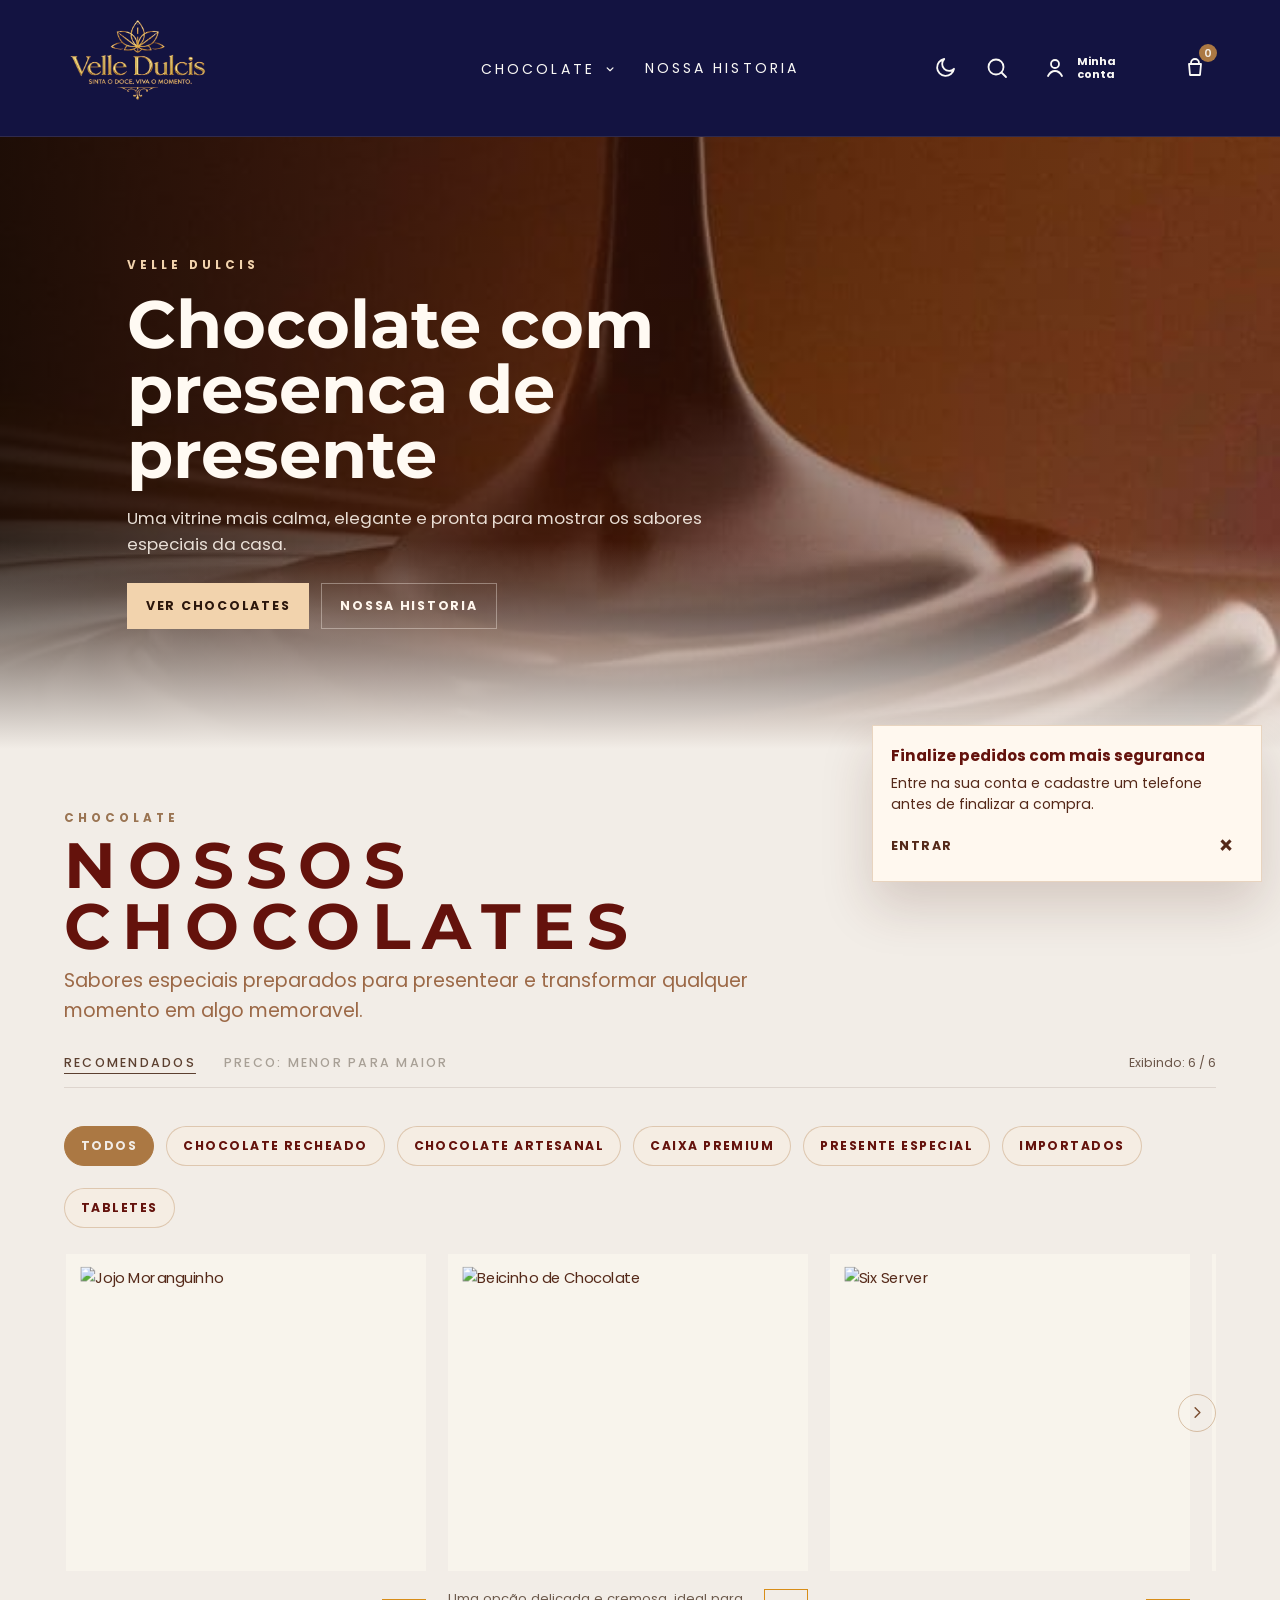
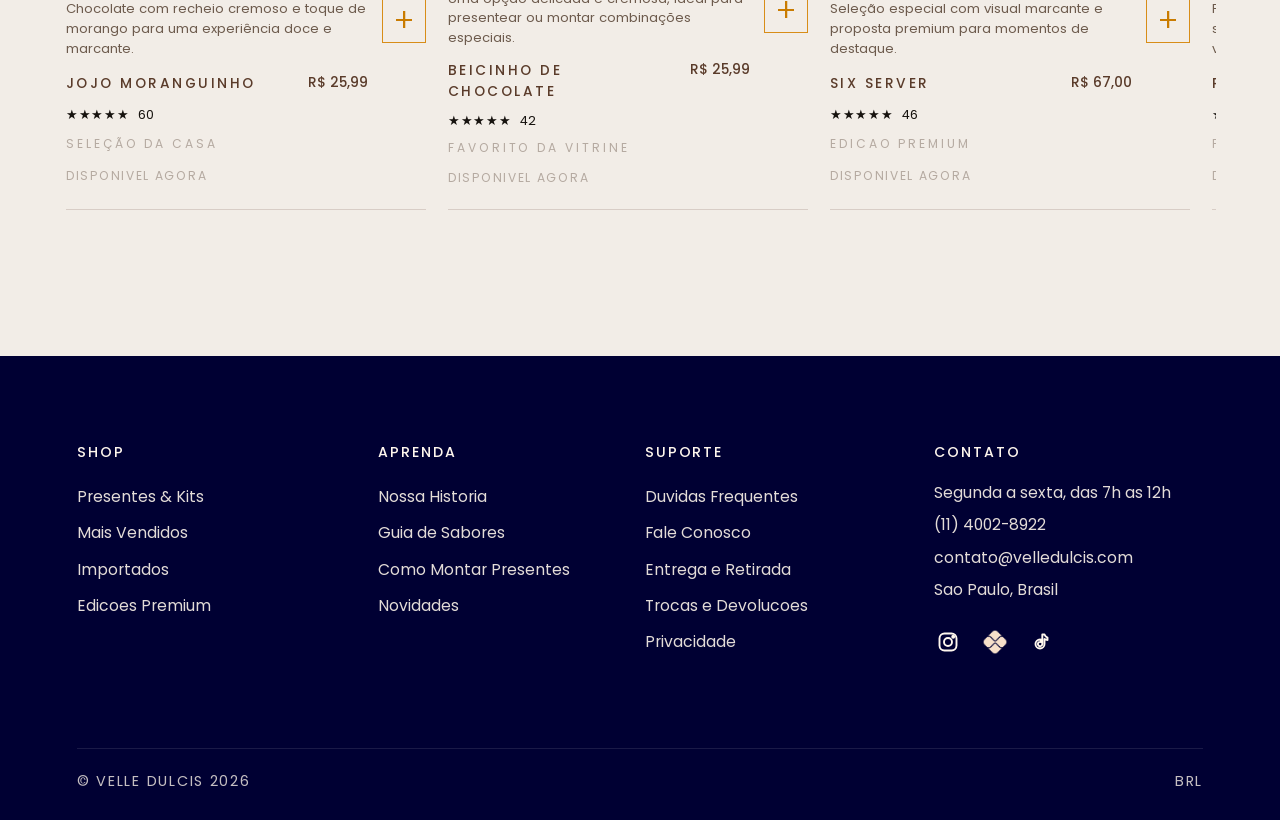
==== commit 16befd74: "Adiciona fluxo de recuperacao de senha e ajusta rodape" ====
--- a/index.html
+++ b/index.html
@@ -4,15 +4,16 @@
 <head>
     <meta charset="UTF-8">
     <meta name="viewport" content="width=device-width, initial-scale=1.0">
-    <title>Império do Chocolate</title>
+    <title>Imperio do Chocolate</title>
 
     <link rel="preconnect" href="https://fonts.googleapis.com">
     <link rel="preconnect" href="https://fonts.gstatic.com" crossorigin>
-    <link href="https://fonts.googleapis.com/css2?family=Cormorant+Garamond:wght@400;500;600&family=Poppins:wght@300;400;600&display=swap" rel="stylesheet">
-    <link rel="stylesheet" href="style.css?v=20260508-1">
+    <link href="https://fonts.googleapis.com/css2?family=Montserrat:wght@500;600;700&family=Poppins:wght@300;400;500;600;700&display=swap" rel="stylesheet">
+    <link rel="stylesheet" href="style.css?v=20260514-3">
 </head>
 
 <body class="pagina-carregando">
+    <script src="theme-init.js"></script>
 
     <header class="topo-site">
         <div class="marca-site">
@@ -33,20 +34,16 @@
                         <section class="mega-menu__coluna">
                             <p class="mega-menu__titulo">Destaques</p>
                             <a href="#vitrine" class="mega-menu__item">
-                                <strong>Seleção da Casa</strong>
+                                <strong>Selecao da Casa</strong>
                                 <span>Os chocolates que melhor representam a vitrine neste momento.</span>
                             </a>
                             <a href="#vitrine" class="mega-menu__item">
                                 <strong>Presentes Especiais</strong>
-                                <span>Opções pensadas para impressionar com sabor, acabamento e presença.</span>
+                                <span>Opcoes pensadas para impressionar com sabor, acabamento e presenca.</span>
                             </a>
                             <a href="#vitrine" class="mega-menu__item">
                                 <strong>Importados</strong>
                                 <span>Sabores diferentes para quem quer experimentar algo fora do comum.</span>
-                            </a>
-                            <a href="#vitrine" class="mega-menu__item">
-                                <strong>Edições Premium</strong>
-                                <span>Escolhas mais sofisticadas para quem busca uma experiência marcante.</span>
                             </a>
                         </section>
 
@@ -74,7 +71,7 @@
                         <a class="mega-menu__card" href="produto.html?id=jojo-moranguinho">
                             <img src="https://www.rickdoces.com.br/estatico/rickdoces/images/temp/620_alpinellawithstrawberry100gr.jpeg?v=1761647260" alt="Jojo Moranguinho">
                             <div class="mega-menu__card-conteudo">
-                                <span class="mega-menu__card-tag">Seleção da casa</span>
+                                <span class="mega-menu__card-tag">Selecao da casa</span>
                                 <strong>Jojo Moranguinho</strong>
                             </div>
                         </a>
@@ -86,19 +83,10 @@
                                 <strong>Beicinho de Chocolate</strong>
                             </div>
                         </a>
-
-                        <a class="mega-menu__card mega-menu__card--alto" href="produto.html?id=six-server">
-                            <img src="https://www.rickdoces.com.br/estatico/rickdoces/images/produto/f93490b5f7cab0f200bc76fb4cddde1f.png?v=1774458174" alt="Six Server">
-                            <div class="mega-menu__card-conteudo">
-                                <span class="mega-menu__card-tag">Edição premium</span>
-                                <strong>Six Server</strong>
-                            </div>
-                        </a>
-                    </div>
-                </div>
-            </div>
-            <a href="nova-colecao.html">Coleções</a>
-            <a href="historia.html">Nossa história</a>
+                    </div>
+                </div>
+            </div>
+            <a href="historia.html">Nossa historia</a>
         </nav>
 
         <div class="acoes-topo">
@@ -113,12 +101,12 @@
                     <path d="M16.5 16.5L21 21"></path>
                 </svg>
             </button>
-            <a id="link-conta" class="acao-topo acao-topo--link acao-topo--conta" href="login.php" aria-label="Entrar ou acessar conta">
+            <a id="link-conta" class="acao-topo acao-topo--link acao-topo--conta" href="login.html" aria-label="Entrar ou acessar conta">
                 <svg viewBox="0 0 24 24" aria-hidden="true">
                     <circle cx="12" cy="8" r="4"></circle>
                     <path d="M5 20c1.8-3.3 4.2-5 7-5s5.2 1.7 7 5"></path>
                 </svg>
-                <span>Minha conta</span>
+                <span id="link-conta-texto" data-hide-when-authenticated="true">Minha conta</span>
             </a>
             <button id="btn-carrinho" class="acao-topo acao-topo--carrinho" type="button" aria-label="Carrinho">
                 <svg viewBox="0 0 24 24" aria-hidden="true">
@@ -133,7 +121,7 @@
                 <div class="popup-carrinho__conteudo">
                     <div class="popup-carrinho__icone" aria-hidden="true">&#10003;</div>
                     <div class="popup-carrinho__texto">
-                        <strong>Adicionado com sucesso à sacola!</strong>
+                        <strong>Adicionado com sucesso a sacola!</strong>
                         <span id="popup-carrinho-produto">Produto</span>
                     </div>
                 </div>
@@ -178,12 +166,12 @@
                         </svg>
                         <span>Buscar</span>
                     </button>
-                    <a class="menu-mobile__acao-link" href="login.php">
+                    <a id="link-conta-mobile" class="menu-mobile__acao-link" href="login.html" aria-label="Entrar ou acessar conta">
                         <svg viewBox="0 0 24 24" aria-hidden="true">
                             <circle cx="12" cy="8" r="4"></circle>
                             <path d="M5 20c1.8-3.3 4.2-5 7-5s5.2 1.7 7 5"></path>
                         </svg>
-                        <span>Minha conta</span>
+                        <span id="link-conta-mobile-texto">Minha conta</span>
                     </a>
                     <button class="menu-mobile__acao" type="button" data-mobile-action="cart">
                         <svg viewBox="0 0 24 24" aria-hidden="true">
@@ -202,15 +190,8 @@
                             <path d="M13 6l6 6-6 6"></path>
                         </svg>
                     </a>
-                    <a class="menu-mobile__link" href="nova-colecao.html">
-                        <span>Coleções</span>
-                        <svg class="menu-mobile__link-seta" viewBox="0 0 24 24" aria-hidden="true">
-                            <path d="M5 12h14"></path>
-                            <path d="M13 6l6 6-6 6"></path>
-                        </svg>
-                    </a>
                     <a class="menu-mobile__link" href="historia.html">
-                        <span>Nossa história</span>
+                        <span>Nossa historia</span>
                         <svg class="menu-mobile__link-seta" viewBox="0 0 24 24" aria-hidden="true">
                             <path d="M5 12h14"></path>
                             <path d="M13 6l6 6-6 6"></path>
@@ -243,13 +224,13 @@
                     </div>
 
                     <div class="pesquisa-atalhos" aria-label="Atalhos de busca">
-                        <span class="pesquisa-atalhos__rotulo">Atalhos rápidos</span>
+                        <span class="pesquisa-atalhos__rotulo">Atalhos rapidos</span>
                         <div id="lista-atalhos-pesquisa" class="pesquisa-atalhos__lista"></div>
                     </div>
 
                     <div id="painel-pesquisa" class="painel-pesquisa">
                         <div class="painel-pesquisa__bloco">
-                            <h3>Sugestões</h3>
+                            <h3>Sugestoes</h3>
                             <div id="lista-sugestoes" class="lista-sugestoes"></div>
                         </div>
 
@@ -269,26 +250,45 @@
         <section class="home-hero" aria-labelledby="home-hero-title">
             <div class="home-hero__conteudo">
                 <span class="home-hero__rotulo">Velle Dulcis</span>
-                <h1 id="home-hero-title">Chocolate com presença de presente</h1>
+                <h1 id="home-hero-title">Chocolate com presenca de presente</h1>
                 <p>Uma vitrine mais calma, elegante e pronta para mostrar os sabores especiais da casa.</p>
                 <div class="home-hero__acoes">
                     <a href="#vitrine" class="home-hero__acao home-hero__acao--primaria">Ver chocolates</a>
-                    <a href="historia.html" class="home-hero__acao">Nossa história</a>
+                    <a href="historia.html" class="home-hero__acao">Nossa historia</a>
                 </div>
             </div>
         </section>
 
-        <section class="home-catalogo" aria-labelledby="titulo-colecao">
-            <section class="colecao-destaque">
-                <span class="colecao-destaque__rotulo">Coleção</span>
-                <h2 id="titulo-colecao" class="colecao-destaque__titulo">Nossos Chocolates</h2>
-                <p class="colecao-destaque__texto">Sabores especiais preparados para presentear e transformar qualquer momento em algo memorável.</p>
-            </section>
-
-            <section id="vitrine" class="grid-chocolates">
-                <div id="filtros-categoria" class="filtros-categoria" aria-label="Filtrar produtos por categoria"></div>
-                <div id="container-cards" class="container"></div>
-            </section>
+        <section id="vitrine" class="grid-chocolates">
+            <div class="vitrine-intro">
+                <p class="vitrine-intro__kicker">Chocolate</p>
+                <h1>Nossos chocolates</h1>
+                <p>Sabores especiais preparados para presentear e transformar qualquer momento em algo memoravel.</p>
+            </div>
+
+            <div class="vitrine-toolbar" aria-label="Controles da vitrine">
+                <div class="vitrine-toolbar__sort" aria-label="Ordenar produtos">
+                    <button class="vitrine-toolbar__button ativo" type="button" data-vitrine-sort="recommended" aria-pressed="true">Recomendados</button>
+                    <button class="vitrine-toolbar__button" type="button" data-vitrine-sort="price-asc" aria-pressed="false">Preco: menor para maior</button>
+                </div>
+                <div class="vitrine-toolbar__lado">
+                    <p id="vitrine-count" class="vitrine-toolbar__count" aria-live="polite">Exibindo: 0 / 0</p>
+                    <div class="vitrine-setas" aria-label="Navegar produtos">
+                        <button class="vitrine-seta vitrine-seta--oculta" type="button" data-vitrine-scroll="prev" aria-label="Ver produtos anteriores" aria-hidden="true" tabindex="-1">
+                            <svg viewBox="0 0 24 24" aria-hidden="true">
+                                <path d="M15 6l-6 6 6 6"></path>
+                            </svg>
+                        </button>
+                        <button class="vitrine-seta" type="button" data-vitrine-scroll="next" aria-label="Ver mais produtos">
+                            <svg viewBox="0 0 24 24" aria-hidden="true">
+                                <path d="M9 6l6 6-6 6"></path>
+                            </svg>
+                        </button>
+                    </div>
+                </div>
+            </div>
+            <div id="filtros-categoria" class="filtros-categoria" aria-label="Filtrar produtos por categoria"></div>
+            <div id="container-cards" class="container"></div>
         </section>
     </main>
 
@@ -297,16 +297,15 @@
             <div class="rodape-site__grid">
                 <section class="rodape-site__coluna">
                     <h3>Shop</h3>
-                    <a href="#vitrine">Coleções</a>
                     <a href="#vitrine">Presentes &amp; Kits</a>
                     <a href="#vitrine">Mais Vendidos</a>
                     <a href="#vitrine">Importados</a>
-                    <a href="#vitrine">Edições Premium</a>
+                    <a href="#vitrine">Edicoes Premium</a>
                 </section>
 
                 <section class="rodape-site__coluna">
                     <h3>Aprenda</h3>
-                    <a href="#">Nossa História</a>
+                    <a href="#">Nossa Historia</a>
                     <a href="#">Guia de Sabores</a>
                     <a href="#">Como Montar Presentes</a>
                     <a href="#">Novidades</a>
@@ -326,16 +325,19 @@
                     <p>Segunda a sexta, das 7h as 12h</p>
                     <p>(11) 4002-8922</p>
                     <p>contato@velledulcis.com</p>
-                    <p>São Paulo, Brasil</p>
+                    <p>Sao Paulo, Brasil</p>
 
                     <div class="rodape-site__social">
-                        <a href="#" aria-label="Instagram">
+                        <a href="https://www.instagram.com/velledulcis/" target="_blank" rel="noopener noreferrer" aria-label="Instagram" title="Instagram Velle Dulcis">
                             <svg viewBox="0 0 24 24" aria-hidden="true">
                                 <rect x="3.5" y="3.5" width="17" height="17" rx="5"></rect>
                                 <circle cx="12" cy="12" r="4"></circle>
                                 <circle cx="17.2" cy="6.8" r="1"></circle>
                             </svg>
                         </a>
+                        <span class="rodape-site__pix" aria-label="Pix" title="Pix">
+                            <img src="logo-pix-icone-1024.png" alt="Pix">
+                        </span>
                         <a href="#" aria-label="TikTok">
                             <svg viewBox="0 0 24 24" aria-hidden="true">
                                 <path d="M14.5 4.5c.5 1.5 1.5 2.6 3 3.2v2.3c-1.1 0-2.2-.3-3-.9V14a4.5 4.5 0 11-4.5-4.5c.3 0 .6 0 .9.1V12a2.2 2.2 0 101.4 2V4.5z"></path>
@@ -347,11 +349,6 @@
 
             <div class="rodape-site__base">
                 <p>&copy; Velle Dulcis 2026</p>
-                <div class="rodape-site__pagamentos" aria-label="Formas de pagamento">
-                    <span class="rodape-site__pix" aria-label="Pix" title="Pix">
-                        <img src="logo-pix-icone-1024.png" alt="Pix">
-                    </span>
-                </div>
                 <span class="rodape-site__moeda">BRL</span>
             </div>
         </div>
@@ -387,9 +384,20 @@
         <button id="fechar-popup-remocao" class="popup-remocao__fechar" type="button" aria-label="Fechar aviso">&times;</button>
     </div>
 
-    <script src="products-data.js"></script>
-    <script src="auth.js"></script>
-    <script src="script.js"></script>
+    <div id="popup-aviso-conta" class="popup-aviso-conta" aria-live="polite" aria-hidden="true">
+        <div class="popup-aviso-conta__conteudo">
+            <strong>Finalize pedidos com mais seguranca</strong>
+            <span>Entre na sua conta e cadastre um telefone antes de finalizar a compra.</span>
+        </div>
+        <div class="popup-aviso-conta__acoes">
+            <a href="login.html">Entrar</a>
+            <button id="fechar-popup-aviso-conta" type="button" aria-label="Fechar aviso">&times;</button>
+        </div>
+    </div>
+
+    <script src="products-data.js?v=20260513-1"></script>
+    <script src="auth.js?v=20260513-1"></script>
+    <script src="script.js?v=20260514-2"></script>
 
 </body>
 
--- a/style.css
+++ b/style.css
@@ -20,6 +20,9 @@
     --motion-snappy: cubic-bezier(0.34, 1.56, 0.64, 1);
     --tema-origem-x: 50vw;
     --tema-origem-y: 72px;
+    --cart-drawer-height: 100vh;
+    --cart-summary-padding: 20px;
+    --cart-summary-safe-bottom: max(20px, env(safe-area-inset-bottom, 0px));
 }
 
 body[data-theme="dark"] {
@@ -42,21 +45,42 @@
     --badge-bg: rgba(217, 180, 143, 0.12);
 }
 
+body[data-theme="dark"] .topo-site,
+body[data-theme="dark"] .rodape-site {
+    background: #552919;
+}
+
+body[data-theme="dark"] .rodape-site__coluna h3,
+body[data-theme="dark"] .rodape-site__base p,
+body[data-theme="dark"] .rodape-site__moeda {
+    color: #fff7ee;
+}
+
+body[data-theme="dark"] .rodape-site__coluna a,
+body[data-theme="dark"] .rodape-site__coluna p {
+    color: rgba(246, 239, 230, 0.92);
+}
+
 * {
     margin: 0;
     padding: 0;
     box-sizing: border-box;
-    font-family: 'Poppins', sans-serif;
+    font-family: "Poppins", sans-serif;
+}
+
+html {
+    scroll-behavior: smooth;
 }
 
 body {
+    margin: 0;
+    min-height: 100vh;
+    width: 100%;
     background-color: var(--bg);
     color: var(--text);
     display: flex;
     flex-direction: column;
     align-items: center;
-    min-height: 100vh;
-    width: 100%;
     overflow-x: hidden;
     position: relative;
     isolation: isolate;
@@ -94,19 +118,31 @@
     min-height: 60vh;
 }
 
+button,
+input,
+textarea,
+select {
+    font: inherit;
+}
+
+button {
+    cursor: pointer;
+}
+
 .topo-site {
     width: 100%;
     padding: 24px 5%;
     display: flex;
     justify-content: space-between;
     align-items: center;
-    background: #000033;
+    background: rgba(0, 0, 51, 0.92);
     color: #faf9f6;
     border-bottom: 1px solid rgba(217, 180, 143, 0.14);
     position: sticky;
     top: 0;
     z-index: 110;
-    backdrop-filter: blur(14px);
+    backdrop-filter: blur(18px) saturate(135%);
+    -webkit-backdrop-filter: blur(18px) saturate(135%);
     transition: padding 0.28s ease, box-shadow 0.28s ease, background-color 0.28s ease;
 }
 
@@ -446,7 +482,7 @@
     padding-top: 14px;
     padding-bottom: 14px;
     box-shadow: 0 16px 34px rgba(85, 41, 25, 0.12);
-    background: rgba(0, 0, 51, 0.92);
+    background: rgba(0, 0, 51, 0.96);
 }
 
 .topo-site--compact .marca-site {
@@ -627,43 +663,45 @@
 }
 
 .popup-carrinho {
-    position: absolute;
-    top: calc(100% + 18px);
-    left: auto;
-    right: -45px;
-    width: min(360px, 82vw);
+    position: fixed;
+    top: var(--popup-carrinho-top, 86px);
+    left: var(--popup-carrinho-left, 12px);
+    right: auto;
+    width: min(340px, calc(100vw - 24px));
     background: var(--panel-bg);
     border: 1px solid rgba(171, 120, 67, 0.35);
-    box-shadow: 0 16px 36px rgba(85, 41, 25, 0.18);
+    border-radius: 12px;
+    box-shadow: 0 18px 42px rgba(85, 41, 25, 0.22);
     opacity: 0;
-    transform: translateY(-10px);
+    transform: translateY(-8px) scale(0.98);
     pointer-events: none;
-    transition: opacity 0.25s ease, transform 0.25s ease;
-    z-index: 95;
+    transition: opacity 0.22s ease, transform 0.22s ease;
+    z-index: 220;
 }
 
 .popup-carrinho.ativo {
     opacity: 1;
-    transform: translateY(0);
+    transform: translateY(0) scale(1);
 }
 
 .popup-carrinho__seta {
     position: absolute;
     top: -10px;
-    left: auto;
-    right: 54px;
+    left: var(--popup-carrinho-seta-left, calc(100% - 32px));
+    right: auto;
     width: 20px;
     height: 20px;
     background: var(--panel-bg);
     border-top: 1px solid rgba(171, 120, 67, 0.35);
     border-left: 1px solid rgba(171, 120, 67, 0.35);
     transform: rotate(45deg);
+    transform-origin: center;
 }
 
 .popup-carrinho__conteudo {
     position: relative;
     display: grid;
-    grid-template-columns: auto 1fr;
+    grid-template-columns: auto minmax(0, 1fr);
     align-items: start;
     gap: 12px;
     padding: 16px 18px 12px;
@@ -692,7 +730,7 @@
 }
 
 .popup-carrinho__texto strong {
-    color: #9b6a29;
+    color: #8c5427;
     font-size: 16px;
     line-height: 1.2;
 }
@@ -721,210 +759,6 @@
     transform-origin: left center;
 }
 
-.overlay-pesquisa {
-    position: fixed;
-    inset: 0;
-    background: var(--overlay-bg);
-    z-index: 160;
-    overflow-y: auto;
-    opacity: 0;
-    backdrop-filter: blur(0px);
-    -webkit-backdrop-filter: blur(0px);
-    transition: opacity 0.32s ease, backdrop-filter 0.32s ease, -webkit-backdrop-filter 0.32s ease;
-}
-
-.overlay-pesquisa__cabecalho {
-    display: flex;
-    justify-content: flex-end;
-    padding: 18px 24px 0;
-}
-
-.overlay-pesquisa__fechar {
-    width: 48px;
-    height: 48px;
-    border-radius: 50%;
-    margin-top: 0;
-    padding: 0;
-    font-size: 34px;
-    line-height: 1;
-    background: var(--text-strong);
-    color: var(--bg);
-    transition: transform 0.22s ease, background-color 0.2s ease, opacity 0.22s ease;
-}
-
-.overlay-pesquisa__fechar:hover {
-    background: var(--accent-dark);
-}
-
-.overlay-pesquisa__fechar--fechando {
-    transform: rotate(90deg) scale(0.82);
-    opacity: 0.72;
-}
-
-.overlay-pesquisa__conteudo {
-    width: min(1100px, 92vw);
-    margin: 10px auto 48px;
-    transform: translateY(32px) scale(0.94) rotateX(10deg);
-    opacity: 0;
-    transition: transform 0.48s cubic-bezier(0.32, 0.12, 0.68, 1.8), opacity 0.36s ease, box-shadow 0.4s ease;
-    box-shadow: 0 0 0 rgba(171, 120, 67, 0);
-}
-
-.overlay-pesquisa__conteudo h2 {
-    text-align: center;
-    color: var(--text-strong);
-    margin-bottom: 28px;
-    font-size: 38px;
-    animation: tituloPesquisaEntrada 0.8s cubic-bezier(0.68, -0.55, 0.265, 1.55) both;
-}
-
-@keyframes tituloPesquisaEntrada {
-    0% {
-        opacity: 0;
-        transform: translateY(-20px) scale(0.9) rotate(-3deg);
-    }
-
-    70% {
-        opacity: 1;
-        transform: translateY(6px) scale(1.02) rotate(1deg);
-    }
-
-    100% {
-        opacity: 1;
-        transform: translateY(0) scale(1) rotate(0deg);
-    }
-}
-
-.overlay-pesquisa--visivel {
-    opacity: 1;
-    backdrop-filter: blur(14px);
-    -webkit-backdrop-filter: blur(14px);
-}
-
-.overlay-pesquisa--visivel .overlay-pesquisa__conteudo {
-    transform: translateY(0) scale(1) rotateX(0deg);
-    opacity: 1;
-    box-shadow: 0 28px 68px rgba(85, 41, 25, 0.14);
-}
-
-main {
-    width: 90%;
-    max-width: 1000px;
-    padding: 56px 0 40px;
-}
-
-.home-main {
-    width: 100%;
-    max-width: none;
-    padding: 0;
-}
-
-.home-hero {
-    position: relative;
-    width: 100%;
-    min-height: clamp(430px, 58vh, 560px);
-    display: flex;
-    align-items: flex-end;
-    overflow: hidden;
-    padding: clamp(56px, 8vw, 96px) max(24px, 7vw);
-    color: #fff7ee;
-    background-image: linear-gradient(90deg, rgba(20, 10, 4, 0.82) 0%, rgba(55, 24, 10, 0.58) 42%, rgba(55, 24, 10, 0.22) 100%), url("imagemcauda.jpg");
-    background-size: cover;
-    background-position: center;
-}
-
-.home-hero::after {
-    content: "";
-    position: absolute;
-    inset: auto 0 0;
-    height: 34%;
-    background: linear-gradient(180deg, rgba(30, 24, 21, 0) 0%, var(--bg) 100%);
-    pointer-events: none;
-}
-
-.home-hero__conteudo {
-    position: relative;
-    z-index: 1;
-    width: min(760px, calc(100vw - 44px));
-    min-width: 0;
-    display: grid;
-    gap: 18px;
-}
-
-.home-hero__rotulo {
-    color: #f2d3ad;
-    font-size: 0.74rem;
-    font-weight: 700;
-    letter-spacing: 0.34em;
-    text-transform: uppercase;
-}
-
-.home-hero h1 {
-    margin: 0;
-    max-width: 12ch;
-    color: #fffaf3;
-    font-size: 5.4rem;
-    font-weight: 600;
-    line-height: 0.96;
-    overflow-wrap: break-word;
-}
-
-.home-hero p {
-    max-width: 58ch;
-    margin: 0;
-    color: rgba(255, 247, 238, 0.88);
-    font-size: 1.15rem;
-    line-height: 1.55;
-    overflow-wrap: break-word;
-}
-
-.home-hero__acoes {
-    display: flex;
-    flex-wrap: wrap;
-    gap: 12px;
-    margin-top: 10px;
-}
-
-.home-hero__acao {
-    min-height: 46px;
-    display: inline-flex;
-    align-items: center;
-    justify-content: center;
-    padding: 0 18px;
-    border: 1px solid rgba(255, 247, 238, 0.58);
-    border-radius: 4px;
-    color: #fff7ee;
-    text-decoration: none;
-    font-size: 0.78rem;
-    font-weight: 700;
-    letter-spacing: 0.12em;
-    text-transform: uppercase;
-    transition: transform 0.2s ease, background-color 0.2s ease, color 0.2s ease, border-color 0.2s ease;
-}
-
-.home-hero__acao:hover {
-    transform: translateY(-2px);
-    border-color: #f2d3ad;
-    background: rgba(255, 247, 238, 0.1);
-}
-
-.home-hero__acao--primaria {
-    background: #f2d3ad;
-    border-color: #f2d3ad;
-    color: #2b160c;
-}
-
-.home-hero__acao--primaria:hover {
-    background: #fff7ee;
-    color: #2b160c;
-}
-
-.home-catalogo {
-    width: min(1180px, calc(100% - 32px));
-    margin: 0 auto;
-    padding: 58px 0 40px;
-}
-
 .rodape-site {
     width: 100%;
     margin-top: 88px;
@@ -981,17 +815,23 @@
 
 .rodape-site__social {
     display: flex;
-    flex-wrap: wrap;
-    gap: 18px;
+    align-items: center;
+    justify-content: space-between;
+    width: 122px;
+    max-width: 100%;
     margin-top: 18px;
 }
 
-.rodape-site__social a {
+.rodape-site__social a,
+.rodape-site__pix {
     width: 28px;
     height: 28px;
     display: inline-flex;
     align-items: center;
     justify-content: center;
+}
+
+.rodape-site__social a {
     color: #fff7ee;
     transition: transform 0.25s ease, color 0.25s ease;
 }
@@ -1038,11 +878,7 @@
 }
 
 .rodape-site__pix {
-    min-width: 42px;
-    min-height: 32px;
-    display: inline-flex;
-    align-items: center;
-    justify-content: center;
+    flex: 0 0 28px;
 }
 
 .rodape-site__pix img {
@@ -1058,62 +894,29 @@
     text-align: right;
 }
 
-.colecao-destaque {
-    max-width: 700px;
-    margin: 0 0 26px;
-    text-align: left;
-}
-
-.colecao-destaque__rotulo {
-    display: block;
-    margin-bottom: 10px;
-    color: #bc7f39;
-    font-size: 11px;
-    font-weight: 600;
-    letter-spacing: 0.38em;
-    text-transform: uppercase;
-}
-
-.colecao-destaque__titulo {
-    margin: 0;
-    color: #5c2415;
-    font-family: "Montserrat", sans-serif;
-    font-size: clamp(1.24rem, 2.32vw, 1.83rem);
-    font-weight: 700;
-    line-height: 1.04;
-    letter-spacing: 0.11em;
-    text-transform: uppercase;
-}
-
-.colecao-destaque__texto {
-    max-width: 690px;
-    margin-top: 10px;
-    color: #9a603c;
-    font-family: "Cormorant Garamond", serif;
-    font-size: clamp(0.73rem, 1.08vw, 1.03rem);
-    font-weight: 400;
-    line-height: 1.25;
-}
-
 .filtros-categoria {
     display: flex;
     flex-wrap: wrap;
     gap: 12px;
     margin: 4px 0 26px;
     align-items: center;
+}
+
+.filtros-categoria:empty {
+    display: none;
 }
 
 .filtro-categoria {
     border: 1px solid rgba(171, 120, 67, 0.32);
     background: var(--chip-bg);
     color: var(--text-strong);
-    padding: 11px 18px;
+    padding: 10px 16px;
     border-radius: 999px;
-    font-size: 13px;
-    font-weight: 600;
-    letter-spacing: 0.04em;
-    cursor: pointer;
-    transition: background 0.2s ease, color 0.2s ease, border-color 0.2s ease, transform 0.2s ease;
+    font-size: 0.76rem;
+    font-weight: 700;
+    letter-spacing: 0.12em;
+    text-transform: uppercase;
+    transition: background-color 0.22s ease, border-color 0.22s ease, color 0.22s ease, transform 0.22s ease;
 }
 
 .filtro-categoria:hover {
@@ -1128,146 +931,449 @@
     color: var(--bg);
 }
 
+.grid-chocolates {
+    position: relative;
+}
+
+.home-main {
+    width: 100%;
+    max-width: none;
+    padding-top: 0;
+}
+
+.home-main .grid-chocolates {
+    width: min(90%, 1180px);
+    margin-inline: auto;
+}
+
+.home-hero {
+    position: relative;
+    width: 100%;
+    min-height: clamp(540px, 68vh, 720px);
+    display: flex;
+    align-items: center;
+    margin: 0 0 64px;
+    padding: clamp(56px, 7vw, 96px) max(6vw, 28px);
+    overflow: hidden;
+    color: #fff7ee;
+    background-image: linear-gradient(90deg, rgba(20, 10, 4, 0.86) 0%, rgba(55, 24, 10, 0.62) 42%, rgba(55, 24, 10, 0.18) 100%), url("imagemcauda.jpg");
+    background-size: cover;
+    background-position: center 46%;
+}
+
+.home-hero::after {
+    content: "";
+    position: absolute;
+    inset: auto 0 0;
+    height: 34%;
+    background: linear-gradient(180deg, rgba(30, 24, 21, 0) 0%, var(--bg) 100%);
+    pointer-events: none;
+}
+
+.home-hero__conteudo {
+    position: relative;
+    z-index: 1;
+    width: min(760px, calc(100vw - 44px));
+    margin-left: max(0px, calc((100vw - 1180px) / 2));
+    display: grid;
+    gap: 18px;
+}
+
+.home-hero__rotulo {
+    color: #f2d3ad;
+    font-size: 0.74rem;
+    font-weight: 700;
+    letter-spacing: 0.34em;
+    text-transform: uppercase;
+}
+
+.home-hero h1 {
+    max-width: 12ch;
+    margin: 0;
+    color: #fffaf3;
+    font-family: "Montserrat", sans-serif;
+    font-size: clamp(3rem, 5.2vw, 5.6rem);
+    font-weight: 700;
+    letter-spacing: 0;
+    line-height: 0.98;
+}
+
+.home-hero p {
+    max-width: 58ch;
+    margin: 0;
+    color: rgba(255, 247, 238, 0.88);
+    font-size: 1.05rem;
+    line-height: 1.55;
+}
+
+.home-hero__acoes {
+    display: flex;
+    flex-wrap: wrap;
+    gap: 12px;
+    margin-top: 8px;
+}
+
+.home-hero__acao {
+    min-height: 46px;
+    display: inline-flex;
+    align-items: center;
+    justify-content: center;
+    padding: 0 18px;
+    border: 1px solid rgba(255, 247, 238, 0.36);
+    color: #fff7ee;
+    font-size: 0.78rem;
+    font-weight: 700;
+    letter-spacing: 0.14em;
+    text-decoration: none;
+    text-transform: uppercase;
+    transition: background-color 0.22s ease, border-color 0.22s ease, color 0.22s ease, transform 0.22s ease;
+}
+
+.home-hero__acao:hover {
+    transform: translateY(-2px);
+    border-color: #f2d3ad;
+    background: rgba(255, 247, 238, 0.1);
+}
+
+.home-hero__acao--primaria {
+    background: #f2d3ad;
+    border-color: #f2d3ad;
+    color: #2b160c;
+}
+
+.home-hero__acao--primaria:hover {
+    background: #fff7ee;
+    color: #2b160c;
+}
+
+.vitrine-intro {
+    display: grid;
+    gap: 10px;
+    margin: 0 0 28px;
+    max-width: 720px;
+}
+
+.vitrine-intro__kicker {
+    margin: 0;
+    color: #9a7452;
+    font-size: 0.74rem;
+    font-weight: 700;
+    letter-spacing: 0.34em;
+    line-height: 1;
+    text-transform: uppercase;
+}
+
+.vitrine-intro h1 {
+    margin: 0;
+    color: var(--text-strong);
+    font-family: "Montserrat", sans-serif;
+    font-size: clamp(2rem, 6vw, 4rem);
+    font-weight: 700;
+    letter-spacing: 0.18em;
+    line-height: 0.95;
+    text-transform: uppercase;
+}
+
+.vitrine-intro p:not(.vitrine-intro__kicker) {
+    margin: 0;
+    color: #9c6947;
+    max-width: 58ch;
+    font-size: clamp(0.95rem, 2vw, 1.2rem);
+    line-height: 1.55;
+}
+
+body[data-theme="dark"] .vitrine-intro h1 {
+    color: #faf9f6;
+}
+
+body[data-theme="dark"] .vitrine-intro__kicker,
+body[data-theme="dark"] .vitrine-intro p:not(.vitrine-intro__kicker) {
+    color: #d9b48f;
+}
+
+.vitrine-toolbar {
+    display: flex;
+    align-items: flex-end;
+    justify-content: space-between;
+    gap: 22px;
+    margin: 8px 0 28px;
+    padding-bottom: 16px;
+    border-bottom: 1px solid rgba(85, 41, 25, 0.12);
+}
+
+.vitrine-toolbar__sort {
+    display: flex;
+    flex-wrap: wrap;
+    gap: 28px;
+}
+
+.vitrine-toolbar__button {
+    margin: 0;
+    padding: 0;
+    border: 0;
+    border-radius: 0;
+    background: transparent;
+    color: #a8a096;
+    font-size: 0.78rem;
+    font-weight: 500;
+    letter-spacing: 0.18em;
+    line-height: 1.35;
+    text-transform: uppercase;
+    cursor: pointer;
+}
+
+.vitrine-toolbar__button:hover,
+.vitrine-toolbar__button.ativo {
+    background: transparent;
+    color: #5c4030;
+}
+
+.vitrine-toolbar__button.ativo {
+    text-decoration: underline;
+    text-decoration-thickness: 1px;
+    text-underline-offset: 6px;
+}
+
+.vitrine-toolbar__count {
+    margin: 0;
+    color: #6b5649;
+    font-size: 0.78rem;
+    line-height: 1.4;
+    white-space: nowrap;
+}
+
+.vitrine-toolbar__lado,
+.vitrine-setas {
+    display: inline-flex;
+    align-items: center;
+    gap: 12px;
+}
+
+.vitrine-setas {
+    position: absolute;
+    top: var(--vitrine-setas-top, 242px);
+    right: 0;
+    left: 0;
+    z-index: 5;
+    justify-content: space-between;
+    pointer-events: none;
+    transform: translateY(-50%);
+}
+
+.vitrine-seta {
+    width: 38px;
+    height: 38px;
+    min-height: 38px;
+    margin: 0;
+    padding: 0;
+    border: 1px solid rgba(171, 120, 67, 0.42);
+    border-radius: 999px;
+    background: transparent;
+    color: #7a4d30;
+    display: inline-flex;
+    align-items: center;
+    justify-content: center;
+    pointer-events: auto;
+}
+
+.vitrine-seta svg {
+    width: 19px;
+    height: 19px;
+    fill: none;
+    stroke: currentColor;
+    stroke-width: 1.8;
+    stroke-linecap: round;
+    stroke-linejoin: round;
+}
+
+.vitrine-seta:hover {
+    background: #ab7843;
+    color: #fffdf8;
+}
+
+.vitrine-seta--oculta {
+    visibility: hidden;
+    opacity: 0;
+    pointer-events: none;
+}
+
+main {
+    width: 90%;
+    max-width: 1180px;
+    padding: 56px 0 40px;
+}
+
 #container-cards {
-    display: grid;
-    grid-template-columns: repeat(auto-fit, minmax(min(100%, 240px), 1fr));
-    gap: 24px;
-    margin-top: 30px;
+    display: flex;
+    gap: 22px;
+    margin-top: 0;
+    overflow-x: auto;
+    overflow-y: hidden;
+    scroll-snap-type: x mandatory;
+    scroll-padding-inline: 2px;
+    padding: 0 2px 18px;
+    -webkit-overflow-scrolling: touch;
+    touch-action: pan-x;
+    cursor: grab;
+}
+
+#container-cards:active {
+    cursor: grabbing;
+}
+
+#container-cards::-webkit-scrollbar {
+    height: 8px;
+}
+
+#container-cards::-webkit-scrollbar-track {
+    background: rgba(85, 41, 25, 0.08);
+}
+
+#container-cards::-webkit-scrollbar-thumb {
+    background: rgba(171, 120, 67, 0.46);
+    border-radius: 999px;
 }
 
 .card {
-    background: var(--card-bg);
-    padding: 12px 12px 20px;
-    border-radius: 4px;
-    border: 1px solid rgba(85, 41, 25, 0.08);
-    box-shadow: 0 4px 12px rgba(85, 41, 25, 0.08);
-    transition: transform 0.24s ease, box-shadow 0.24s ease, background-color 0.45s var(--motion-smooth), border-color 0.38s ease;
+    flex: 0 0 clamp(250px, 29vw, 360px);
+    min-width: clamp(250px, 29vw, 360px);
+    display: grid;
+    gap: 18px;
+    background: transparent;
+    border: 0;
+    border-bottom: 1px solid rgba(85, 41, 25, 0.16);
+    border-radius: 0;
+    box-shadow: none;
+    padding: 0 0 22px;
+    transition: transform 0.24s ease, border-color 0.28s ease;
     width: 100%;
     text-align: left;
     position: relative;
-    overflow: hidden;
-    will-change: transform, box-shadow;
-}
-
-.card::after {
-    content: "";
-    position: absolute;
-    inset: 0;
-    pointer-events: none;
-    opacity: 0;
-    background: linear-gradient(130deg, rgba(255, 247, 238, 0.14) 0%, rgba(255, 247, 238, 0) 55%);
-    transition: opacity 0.24s ease;
+    overflow: visible;
+    will-change: transform;
+    scroll-snap-align: start;
 }
 
 .card:hover {
-    transform: translateY(-4px);
-    box-shadow: 0 12px 28px rgba(85, 41, 25, 0.12);
-}
-
-.card:hover::after {
-    opacity: 1;
-}
-
+    transform: translateY(-3px);
+    border-color: rgba(171, 120, 67, 0.38);
+}
+
+.card__imagem-link,
 .card__link {
-    display: block;
     color: inherit;
     text-decoration: none;
 }
 
+.card__link {
+    display: grid;
+    gap: 12px;
+}
+
 .card__imagem-box {
-    background: var(--input-bg);
-    aspect-ratio: 1 / 1;
+    background: #f8f4ec;
+    aspect-ratio: 1 / 0.88;
     display: flex;
     align-items: center;
     justify-content: center;
     overflow: hidden;
-    margin-bottom: 18px;
-    transition: background-color 0.45s var(--motion-smooth), transform 0.28s ease;
+    transition: background-color 0.45s var(--motion-smooth), transform 0.28s ease, box-shadow 0.28s ease;
 }
 
 .card img {
     width: 100%;
     height: 100%;
     object-fit: contain;
-}
-
-.card__selo {
-    display: inline-flex;
-    align-items: center;
-    padding: 6px 12px;
-    background: rgba(255, 241, 222, 0.14);
-    color: #f2d3ad;
-    font-size: 12px;
-    font-weight: 700;
-    letter-spacing: 0.04em;
+    transform: scale(0.92);
+    transition: transform 0.28s ease;
+}
+
+.card:hover img {
+    transform: scale(0.96);
+}
+
+.card__conteudo {
+    position: relative;
+    display: grid;
+    gap: 12px;
+    padding-right: 58px;
+}
+
+.card__descricao {
+    margin: 0;
+    color: #6d5b4d;
+    font-size: 0.82rem;
+    line-height: 1.5;
+}
+
+.card__linha {
+    display: grid;
+    grid-template-columns: minmax(0, 1fr) auto;
+    align-items: start;
+    gap: 16px;
+}
+
+.card h3 {
+    margin: 0;
+    color: #5a3b2a;
+    font-size: 0.86rem;
+    font-weight: 500;
+    letter-spacing: 0.18em;
+    line-height: 1.55;
     text-transform: uppercase;
-    margin-bottom: 16px;
-}
-
-.card__conteudo {
-    display: flex;
-    flex-direction: column;
-    gap: 18px;
-}
-
-.card h3 {
-    font-size: 16px;
+}
+
+.card__preco {
+    margin: 0;
+    color: #5a3b2a;
+    font-size: 0.86rem;
     font-weight: 500;
+    white-space: nowrap;
+}
+
+.card__rating {
+    display: flex;
+    align-items: center;
+    gap: 9px;
+    color: #17130f;
+    font-size: 0.8rem;
+    line-height: 1;
+}
+
+.card__rating span:first-child {
+    letter-spacing: 0.05em;
+}
+
+.card__selo,
+.card__quantidade-info {
+    color: #b5aaa1;
+    font-size: 0.76rem;
+    letter-spacing: 0.24em;
     line-height: 1.45;
-    min-height: 46px;
-    color: #fff7ee;
-    transition: color 0.35s ease;
-}
-
-.card__rodape {
-    display: grid;
-    gap: 16px;
-}
-
-.card__preco-bloco {
-    display: grid;
-    gap: 6px;
-}
-
-.card p {
+    text-transform: uppercase;
+}
+
+.card__quantidade-info {
+    letter-spacing: 0.14em;
+}
+
+.card__cta {
+    position: absolute;
+    right: 0;
+    top: 0;
+    width: 44px;
+    height: 44px;
+    min-height: 44px;
     margin: 0;
-    color: #fff7ee;
-    font-size: 15px;
-    font-weight: 800;
-    transition: color 0.35s ease;
-}
-
-.card__quantidade-info {
-    color: rgba(255, 247, 238, 0.72);
-    font-size: 12px;
-    letter-spacing: 0.08em;
-    text-transform: uppercase;
-    transition: color 0.35s ease;
-}
-
-.card__cta {
-    width: 100%;
-    min-height: 48px;
-    margin-top: 0;
+    padding: 0;
     border-radius: 0;
-    border: 1px solid rgba(242, 211, 173, 0.5);
+    border: 1px solid #d88d18;
     background: transparent;
-    color: #f2d3ad;
-    font-size: 0.78rem;
-    font-weight: 700;
-    letter-spacing: 0.18em;
-    text-transform: uppercase;
-    opacity: 0;
-    transform: translateY(8px);
-    transition: opacity 0.22s ease, transform 0.22s ease, background-color 0.22s ease, color 0.22s ease;
-    pointer-events: none;
-}
-
-.card:hover .card__cta,
-.card:focus-within .card__cta {
-    opacity: 1;
-    transform: translateY(0);
-    pointer-events: auto;
+    color: #c97b00;
+    font-size: 2rem;
+    font-weight: 300;
+    line-height: 1;
+    transition: background-color 0.22s ease, color 0.22s ease, border-color 0.22s ease, transform 0.22s ease;
 }
 
 body.tema-transicao-ativa #container-cards .card {
@@ -1312,16 +1418,10 @@
 }
 
 .card__cta:hover {
-    background: var(--accent);
-    color: var(--bg);
-}
-
-@media (hover: none) {
-    .card__cta {
-        opacity: 1;
-        transform: translateY(0);
-        pointer-events: auto;
-    }
+    background: #d88d18;
+    border-color: #d88d18;
+    color: #fffdf8;
+    transform: translateY(-1px);
 }
 
 button {
@@ -1344,7 +1444,7 @@
     top: 0;
     right: 0;
     width: min(410px, 100vw);
-    height: 100%;
+    height: var(--cart-drawer-height);
     background: var(--light-panel);
     display: flex;
     flex-direction: column;
@@ -1409,7 +1509,8 @@
 
 .popup-remocao {
     position: fixed;
-    left: 16px;
+    left: auto;
+    right: 16px;
     bottom: 16px;
     display: flex;
     align-items: center;
@@ -1509,18 +1610,302 @@
     color: var(--accent);
 }
 
+.popup-aviso-conta {
+    position: fixed;
+    right: 18px;
+    bottom: 18px;
+    width: min(390px, calc(100vw - 32px));
+    padding: 18px;
+    background: #fff8ef;
+    border: 1px solid rgba(171, 120, 67, 0.28);
+    box-shadow: 0 24px 48px rgba(85, 41, 25, 0.18);
+    display: grid;
+    gap: 14px;
+    opacity: 0;
+    transform: translateY(22px) scale(0.98);
+    transform-origin: right bottom;
+    pointer-events: none;
+    transition: opacity 0.28s ease, transform 0.34s var(--motion-smooth);
+    z-index: 125;
+}
+
+.popup-aviso-conta.ativo {
+    opacity: 1;
+    transform: translateY(0) scale(1);
+    pointer-events: auto;
+    animation: popupAvisoContaEntrada 520ms var(--motion-snappy) both;
+}
+
+body.menu-mobile-aberto .popup-aviso-conta,
+.popup-aviso-conta[aria-hidden="true"] {
+    opacity: 0;
+    transform: translateY(22px) scale(0.98);
+    pointer-events: none;
+}
+
+.popup-aviso-conta__conteudo {
+    display: grid;
+    gap: 6px;
+}
+
+.popup-aviso-conta__conteudo strong {
+    color: var(--text-strong);
+    font-size: 0.95rem;
+}
+
+.popup-aviso-conta__conteudo span {
+    color: var(--text);
+    font-size: 0.88rem;
+    line-height: 1.5;
+}
+
+.popup-aviso-conta__acoes {
+    display: flex;
+    align-items: center;
+    justify-content: space-between;
+    gap: 12px;
+}
+
+.popup-aviso-conta__acoes a {
+    color: var(--accent-dark);
+    font-size: 0.78rem;
+    font-weight: 700;
+    letter-spacing: 0.12em;
+    text-transform: uppercase;
+    text-decoration: none;
+}
+
+.popup-aviso-conta__acoes button {
+    width: 34px;
+    height: 34px;
+    min-height: 34px;
+    margin: 0;
+    padding: 0;
+    border-radius: 50%;
+    background: transparent;
+    color: var(--text);
+    font-size: 24px;
+    line-height: 1;
+}
+
+body[data-theme="dark"] .popup-aviso-conta {
+    background: #181412;
+    border-color: rgba(217, 180, 143, 0.22);
+}
+
+@keyframes popupAvisoContaEntrada {
+    0% {
+        opacity: 0;
+        transform: translateY(24px) scale(0.96);
+    }
+
+    70% {
+        opacity: 1;
+        transform: translateY(-3px) scale(1.01);
+    }
+
+    100% {
+        opacity: 1;
+        transform: translateY(0) scale(1);
+    }
+}
+
+.menu-mobile {
+    position: fixed;
+    inset: 0;
+    display: block;
+    opacity: 0;
+    pointer-events: none;
+    z-index: 190;
+}
+
+.menu-mobile.ativo,
+.menu-mobile.menu-mobile--fechando {
+    pointer-events: auto;
+}
+
+.menu-mobile.ativo {
+    opacity: 1;
+}
+
+.menu-mobile.menu-mobile--fechando {
+    opacity: 0;
+    transition: opacity 0.28s ease;
+}
+
+.menu-mobile__backdrop {
+    position: absolute;
+    inset: 0;
+    margin: 0;
+    padding: 0;
+    background: rgba(0, 0, 51, 0.46);
+    border-radius: 0;
+    opacity: 0;
+    transition: opacity 0.28s ease;
+}
+
+.menu-mobile__painel {
+    position: absolute;
+    top: 0;
+    right: 0;
+    width: min(360px, 88vw);
+    height: 100%;
+    padding: 22px;
+    background: rgba(248, 242, 234, 0.98);
+    color: var(--text-strong);
+    box-shadow: -22px 0 44px rgba(0, 0, 51, 0.22);
+    transform: translateX(105%);
+    transition: transform 0.32s var(--motion-smooth);
+    overflow-y: auto;
+}
+
+.menu-mobile.ativo .menu-mobile__backdrop {
+    opacity: 1;
+}
+
+.menu-mobile.ativo .menu-mobile__painel {
+    transform: translateX(0);
+}
+
+.menu-mobile__topo {
+    display: flex;
+    align-items: center;
+    justify-content: space-between;
+    gap: 16px;
+    margin-bottom: 26px;
+}
+
+.menu-mobile__marca {
+    color: var(--text-strong);
+    font-size: 0.78rem;
+    font-weight: 700;
+    letter-spacing: 0.2em;
+    text-transform: uppercase;
+}
+
+.menu-mobile__fechar,
+.menu-mobile-toggle {
+    width: 42px;
+    height: 42px;
+    min-height: 42px;
+    margin: 0;
+    padding: 0;
+    border-radius: 50%;
+    display: inline-flex;
+    align-items: center;
+    justify-content: center;
+}
+
+.menu-mobile__fechar {
+    background: transparent;
+    color: var(--text-strong);
+}
+
+.menu-mobile__fechar svg,
+.menu-mobile__acao svg,
+.menu-mobile__acao-link svg,
+.menu-mobile__link-seta,
+.menu-mobile-toggle__icon {
+    width: 22px;
+    height: 22px;
+    stroke: currentColor;
+    fill: none;
+    stroke-width: 1.8;
+    stroke-linecap: round;
+    stroke-linejoin: round;
+}
+
+.menu-mobile-toggle {
+    background: transparent;
+    color: #faf9f6;
+    border: 1px solid rgba(255, 247, 238, 0.18);
+    display: none;
+}
+
+.menu-mobile-toggle:hover,
+.menu-mobile-toggle[aria-expanded="true"] {
+    background: transparent;
+    color: #faf9f6;
+}
+
+.menu-mobile__acoes {
+    display: grid;
+    grid-template-columns: repeat(2, minmax(0, 1fr));
+    gap: 10px;
+    margin-bottom: 28px;
+}
+
+.menu-mobile__acao,
+.menu-mobile__acao-link {
+    min-height: 76px;
+    margin: 0;
+    padding: 14px;
+    border-radius: 14px;
+    border: 1px solid rgba(171, 120, 67, 0.18);
+    background: rgba(255, 252, 247, 0.72);
+    color: var(--text-strong);
+    display: grid;
+    place-items: center;
+    gap: 8px;
+    text-decoration: none;
+}
+
+.menu-mobile__acao span,
+.menu-mobile__acao-link span {
+    font-size: 0.7rem;
+    font-weight: 700;
+    letter-spacing: 0.14em;
+    text-transform: uppercase;
+}
+
+.menu-mobile__links {
+    display: grid;
+    gap: 0;
+    border-top: 1px solid rgba(171, 120, 67, 0.18);
+}
+
+.menu-mobile__link {
+    min-height: 58px;
+    color: var(--text-strong);
+    text-decoration: none;
+    display: flex;
+    align-items: center;
+    justify-content: space-between;
+    gap: 18px;
+    border-bottom: 1px solid rgba(171, 120, 67, 0.18);
+    font-size: 0.78rem;
+    font-weight: 700;
+    letter-spacing: 0.16em;
+    text-transform: uppercase;
+}
+
+body[data-theme="dark"] .menu-mobile__painel {
+    background: rgba(24, 20, 18, 0.98);
+}
+
+body[data-theme="dark"] .menu-mobile__acao,
+body[data-theme="dark"] .menu-mobile__acao-link {
+    background: rgba(217, 180, 143, 0.08);
+    border-color: rgba(217, 180, 143, 0.18);
+    color: #faf9f6;
+}
+
+body[data-theme="dark"] .menu-mobile__marca,
+body[data-theme="dark"] .menu-mobile__fechar,
+body[data-theme="dark"] .menu-mobile__link {
+    color: #faf9f6;
+}
+
 body[data-theme="dark"] .popup-carrinho__icone {
     background: #d9b48f;
     color: #0a0806;
 }
 
 body[data-theme="dark"] .popup-carrinho__texto strong,
-body[data-theme="dark"] .colecao-destaque__rotulo,
 body[data-theme="dark"] .card__selo {
     color: #d9b48f;
 }
 
-body[data-theme="dark"] .colecao-destaque__titulo,
 body[data-theme="dark"] .card p,
 body[data-theme="dark"] .card__quantidade-info,
 body[data-theme="dark"] .painel-pesquisa__bloco h3,
@@ -1529,7 +1914,6 @@
     color: #faf9f6;
 }
 
-body[data-theme="dark"] .colecao-destaque__texto,
 body[data-theme="dark"] .resultado-pesquisa__info p,
 body[data-theme="dark"] .popup-carrinho__texto span {
     color: #a69f98;
@@ -1564,53 +1948,36 @@
     color: #0a0806;
 }
 
-body[data-theme="dark"] .menu-topo a,
-body[data-theme="dark"] .menu-topo__link,
-body[data-theme="dark"] .acao-topo,
-body[data-theme="dark"] .acao-topo--conta,
-body[data-theme="dark"] .carrinho-fechar {
-    color: #faf9f6;
-}
-
-body[data-theme="dark"] .topo-site {
-    box-shadow: 0 8px 24px rgba(0, 0, 0, 0.18);
-    border-bottom-color: #2a221c;
-    background: linear-gradient(180deg, #070606 0%, #0d0b09 100%);
-}
-
-body[data-theme="dark"] .overlay-carrinho {
-    background: rgba(0, 0, 0, 0.42);
-}
-
-body[data-theme="dark"] .rodape-site {
-    background: #311502;
-}
-
-body[data-theme="dark"] .marca-site__logo {
-    filter: brightness(1.05) contrast(1.05);
-}
-
-body[data-theme="dark"] .card,
-body[data-theme="dark"] .card__acoes,
-body[data-theme="dark"] .pesquisa-campo,
-body[data-theme="dark"] .painel-pesquisa,
-body[data-theme="dark"] #carrinho-lateral,
-body[data-theme="dark"] .popup-carrinho {
-    border-color: #2a221c;
-}
-
-body[data-theme="dark"] .popup-boas-vindas {
-    background: rgba(24, 20, 18, 0.96);
-    border-color: rgba(217, 180, 143, 0.18);
-    box-shadow: 0 24px 50px rgba(0, 0, 0, 0.4);
-}
-
-body[data-theme="dark"] .card {
-    box-shadow: 0 10px 28px rgba(0, 0, 0, 0.32);
-}
-
-body[data-theme="dark"] .card:hover {
-    box-shadow: 0 16px 34px rgba(0, 0, 0, 0.42);
+body[data-theme="dark"] .vitrine-toolbar {
+    border-bottom-color: rgba(217, 180, 143, 0.16);
+}
+
+body[data-theme="dark"] .vitrine-toolbar__button {
+    color: #8f857d;
+}
+
+body[data-theme="dark"] .vitrine-toolbar__button:hover,
+body[data-theme="dark"] .vitrine-toolbar__button.ativo,
+body[data-theme="dark"] .vitrine-toolbar__count {
+    color: #d9b48f;
+}
+
+body[data-theme="dark"] .vitrine-seta {
+    border-color: rgba(217, 180, 143, 0.36);
+    color: #d9b48f;
+}
+
+body[data-theme="dark"] .vitrine-seta:hover {
+    background: #d9b48f;
+    color: #100d0b;
+}
+
+body[data-theme="dark"] #container-cards::-webkit-scrollbar-track {
+    background: rgba(217, 180, 143, 0.08);
+}
+
+body[data-theme="dark"] #container-cards::-webkit-scrollbar-thumb {
+    background: rgba(217, 180, 143, 0.42);
 }
 
 body[data-theme="dark"] .card__selo {
@@ -1622,503 +1989,21 @@
     background: #181410;
 }
 
-body[data-theme="dark"] .filtro-categoria {
-    border-color: #2a221c;
-}
-
-body[data-theme="dark"] .acao-topo--tema {
+body[data-theme="dark"] .card__descricao {
+    color: #a69f98;
+}
+
+body[data-theme="dark"] .card h3,
+body[data-theme="dark"] .card__preco,
+body[data-theme="dark"] .card__rating {
+    color: #faf9f6;
+}
+
+body[data-theme="dark"] .card__selo,
+body[data-theme="dark"] .card__quantidade-info {
     background: transparent;
-    border-color: transparent;
-}
-
-body[data-theme="dark"] .menu-topo a:hover,
-body[data-theme="dark"] .menu-topo__link:hover,
-body[data-theme="dark"] .acao-topo:hover,
-body[data-theme="dark"] .acao-topo--conta:hover,
-body[data-theme="dark"] .carrinho-fechar:hover,
-body[data-theme="dark"] .btn-ver-todos:hover {
-    border-color: rgba(241, 209, 173, 0.6);
-    background: #f1d1ad;
-    color: #1a120b;
-}
-
-body[data-theme="dark"] .card__cta {
-    border-color: rgba(217, 180, 143, 0.3);
+    border: 0;
     color: #d9b48f;
-}
-
-body[data-theme="dark"] .card__cta:hover {
-    background: #d9b48f;
-    color: #1a120b;
-}
-
-body[data-theme="dark"] .mega-menu {
-    background: #14100d;
-    border-top-color: rgba(217, 180, 143, 0.12);
-    border-bottom-color: rgba(217, 180, 143, 0.12);
-    box-shadow: 0 22px 48px rgba(0, 0, 0, 0.38);
-}
-
-body[data-theme="dark"] .mega-menu::before {
-    background: #14100d;
-}
-
-body[data-theme="dark"] .mega-menu__titulo,
-body[data-theme="dark"] .mega-menu__item strong,
-body[data-theme="dark"] .mega-menu__lista-link,
-body[data-theme="dark"] .mega-menu__card strong {
-    color: #faf9f6;
-}
-
-body[data-theme="dark"] .mega-menu__item span {
-    color: #a69f98;
-}
-
-body[data-theme="dark"] .mega-menu__item {
-    border-bottom-color: transparent;
-}
-
-body[data-theme="dark"] .mega-menu__titulo::after {
-    background: rgba(217, 180, 143, 0.24);
-}
-
-body[data-theme="dark"] .mega-menu__card-conteudo::after {
-    color: rgba(217, 180, 143, 0.7);
-}
-
-.menu-mobile {
-    position: fixed;
-    inset: 0;
-    width: 100vw;
-    height: 100vh;
-    z-index: 260;
-    visibility: hidden;
-    pointer-events: none;
-    overflow: hidden;
-    transition: visibility 0s linear 0.32s;
-}
-
-.menu-mobile.ativo,
-.menu-mobile.menu-mobile--fechando {
-    visibility: visible;
-}
-
-.menu-mobile.ativo {
-    visibility: visible;
-    pointer-events: auto;
-    transition-delay: 0s;
-}
-
-.menu-mobile.menu-mobile--fechando {
-    pointer-events: none;
-    transition-delay: 0s;
-}
-
-.menu-mobile__backdrop {
-    position: absolute;
-    inset: 0;
-    border: 0;
-    background: rgba(16, 11, 8, 0.38);
-    opacity: 0;
-    transition: opacity 0.28s ease;
-}
-
-.menu-mobile__painel {
-    position: absolute;
-    top: 0;
-    bottom: 0;
-    right: 0;
-    width: min(390px, 100vw);
-    min-height: 100vh;
-    padding: 26px 22px 34px;
-    background: #f4ede2;
-    color: #28180f;
-    box-shadow: -24px 0 48px rgba(20, 11, 7, 0.22);
-    transform: translateX(108%);
-    opacity: 0.98;
-    transition: transform 0.32s var(--motion-smooth), opacity 0.22s ease;
-    overflow-y: auto;
-    display: flex;
-    flex-direction: column;
-}
-
-.menu-mobile.ativo .menu-mobile__backdrop {
-    opacity: 1;
-}
-
-.menu-mobile.ativo .menu-mobile__painel {
-    transform: translateX(0);
-    opacity: 1;
-}
-
-.menu-mobile__topo {
-    display: flex;
-    align-items: center;
-    justify-content: space-between;
-    gap: 16px;
-    margin-bottom: 24px;
-}
-
-.menu-mobile__marca {
-    font-size: 0.9rem;
-    font-weight: 700;
-    text-transform: uppercase;
-    letter-spacing: 0.2em;
-    color: #7a5432;
-}
-
-.menu-mobile__fechar,
-.menu-mobile-toggle {
-    border: 0;
-    background: transparent;
-    color: #faf9f6;
-    cursor: pointer;
-}
-
-.menu-mobile__fechar {
-    width: 42px;
-    height: 42px;
-    border-radius: 50%;
-    background: #5c2d16;
-    color: transparent;
-    display: inline-flex;
-    align-items: center;
-    justify-content: center;
-    flex-shrink: 0;
-    position: relative;
-    box-shadow: 0 12px 24px rgba(92, 45, 22, 0.18);
-    transition: background-color 0.24s ease, transform 0.34s var(--motion-snappy), box-shadow 0.24s ease, opacity 0.2s ease;
-}
-
-.menu-mobile__fechar::before {
-    content: "\00d7";
-    position: absolute;
-    inset: 0;
-    display: flex;
-    align-items: center;
-    justify-content: center;
-    color: #f8efe1;
-    font-size: 28px;
-    line-height: 1;
-    font-weight: 400;
-    transition: transform 0.28s var(--motion-snappy), opacity 0.2s ease;
-}
-
-.menu-mobile__fechar:hover {
-    background: #71371c;
-    transform: scale(1.04);
-}
-
-.menu-mobile.menu-mobile--fechando .menu-mobile__fechar {
-    transform: rotate(90deg) scale(0.84);
-    opacity: 0.92;
-}
-
-.menu-mobile.menu-mobile--fechando .menu-mobile__fechar::before {
-    transform: scale(0.9);
-}
-
-.menu-mobile__fechar svg,
-.menu-mobile__acao svg,
-.menu-mobile__acao-link svg,
-.menu-mobile__link-seta {
-    width: 22px;
-    height: 22px;
-    stroke: currentColor;
-    fill: none;
-    stroke-width: 1.9;
-    stroke-linecap: round;
-    stroke-linejoin: round;
-}
-
-.menu-mobile-toggle__icon {
-    display: block;
-    width: 24px;
-    height: 24px;
-    margin: 0;
-    stroke: currentColor;
-    fill: none;
-    stroke-width: 1.8;
-    stroke-linecap: round;
-    stroke-linejoin: round;
-    pointer-events: none;
-    flex-shrink: 0;
-}
-
-.menu-mobile-toggle {
-    border: 1px solid transparent;
-    width: 42px;
-    height: 42px;
-    min-height: 42px;
-    padding: 0;
-    border-radius: 50%;
-    position: relative;
-    align-items: center;
-    justify-content: center;
-    align-self: center;
-    flex-shrink: 0;
-    line-height: 1;
-    transition: background-color 0.24s ease, color 0.24s ease, box-shadow 0.24s ease, transform 0.24s ease, border-color 0.24s ease;
-    -webkit-tap-highlight-color: transparent;
-}
-
-.menu-mobile-toggle:hover {
-    border-color: rgba(241, 209, 173, 0.6);
-    background: #f1d1ad;
-    color: #1a120b;
-    box-shadow: 0 12px 28px rgba(241, 209, 173, 0.4);
-    transform: scale(1.05);
-}
-
-.menu-mobile-toggle:active,
-.menu-mobile-toggle:focus-visible {
-    transform: scale(0.97);
-    transition: transform 0.12s ease;
-}
-
-.menu-mobile-toggle[aria-expanded="true"] {
-    border-color: rgba(241, 209, 173, 0.6);
-    background: #f1d1ad;
-    color: #1a120b;
-}
-
-.menu-mobile__acoes {
-    display: grid;
-    grid-template-columns: repeat(2, minmax(0, 1fr));
-    gap: 12px;
-    margin-bottom: 22px;
-    flex: 0 0 auto;
-}
-
-.menu-mobile__acao,
-.menu-mobile__acao-link {
-    min-height: 76px;
-    padding: 14px 16px;
-    border-radius: 18px;
-    border: 1px solid rgba(85, 41, 25, 0.14);
-    background: rgba(255, 255, 255, 0.48);
-    color: #28180f;
-    display: grid;
-    gap: 8px;
-    justify-items: start;
-    align-content: center;
-    text-decoration: none;
-    position: relative;
-    overflow: hidden;
-    -webkit-tap-highlight-color: transparent;
-    transition: background-color 0.26s ease, border-color 0.26s ease, color 0.26s ease, box-shadow 0.32s var(--motion-smooth), transform 0.32s var(--motion-smooth);
-}
-
-.menu-mobile__acao::after,
-.menu-mobile__acao-link::after {
-    content: "";
-    position: absolute;
-    inset: 0;
-    background: linear-gradient(135deg, rgba(171, 120, 67, 0.16) 0%, rgba(171, 120, 67, 0.04) 58%, rgba(171, 120, 67, 0) 100%);
-    opacity: 0;
-    transition: opacity 0.3s ease;
-    pointer-events: none;
-}
-
-.menu-mobile__acao span,
-.menu-mobile__acao-link span {
-    font-size: 0.9rem;
-    font-weight: 700;
-}
-
-.menu-mobile__acao:hover,
-.menu-mobile__acao:active,
-.menu-mobile__acao:focus-visible,
-.menu-mobile__acao-link:hover,
-.menu-mobile__acao-link:active,
-.menu-mobile__acao-link:focus-visible {
-    background: rgba(171, 120, 67, 0.14);
-    border-color: rgba(92, 45, 22, 0.28);
-    color: #5c2d16;
-    box-shadow: 0 16px 28px rgba(85, 41, 25, 0.14);
-    transform: translateY(-2px);
-}
-
-.menu-mobile__acao:hover::after,
-.menu-mobile__acao:active::after,
-.menu-mobile__acao:focus-visible::after,
-.menu-mobile__acao-link:hover::after,
-.menu-mobile__acao-link:active::after,
-.menu-mobile__acao-link:focus-visible::after {
-    opacity: 1;
-}
-
-.menu-mobile__links {
-    display: grid;
-    gap: 2px;
-    flex: 0 0 auto;
-}
-
-.menu-mobile__link {
-    padding: 18px 4px;
-    border-bottom: 1px solid rgba(85, 41, 25, 0.18);
-    color: #28180f;
-    text-decoration: none;
-    text-transform: uppercase;
-    letter-spacing: 0.22em;
-    font-size: 0.95rem;
-    display: flex;
-    align-items: center;
-    justify-content: space-between;
-    gap: 12px;
-}
-
-.menu-mobile__link-seta {
-    flex: 0 0 auto;
-}
-
-body[data-theme="dark"] .menu-mobile__painel {
-    background: #14100d;
-    color: #faf9f6;
-}
-
-body[data-theme="dark"] .menu-mobile__marca {
-    color: #d9b48f;
-}
-
-body[data-theme="dark"] .menu-mobile__fechar {
-    background: #d9b48f;
-    color: transparent;
-}
-
-body[data-theme="dark"] .menu-mobile__fechar::before {
-    color: #14100d;
-}
-
-body[data-theme="dark"] .menu-mobile__acao,
-body[data-theme="dark"] .menu-mobile__acao-link {
-    background: rgba(250, 249, 246, 0.04);
-    border-color: rgba(217, 180, 143, 0.14);
-    color: #faf9f6;
-}
-
-body[data-theme="dark"] .menu-mobile__acao::after,
-body[data-theme="dark"] .menu-mobile__acao-link::after {
-    background: linear-gradient(135deg, rgba(217, 180, 143, 0.18) 0%, rgba(217, 180, 143, 0.06) 56%, rgba(217, 180, 143, 0) 100%);
-}
-
-body[data-theme="dark"] .menu-mobile__acao:hover,
-body[data-theme="dark"] .menu-mobile__acao:active,
-body[data-theme="dark"] .menu-mobile__acao:focus-visible,
-body[data-theme="dark"] .menu-mobile__acao-link:hover,
-body[data-theme="dark"] .menu-mobile__acao-link:active,
-body[data-theme="dark"] .menu-mobile__acao-link:focus-visible {
-    background: rgba(217, 180, 143, 0.14);
-    border-color: rgba(217, 180, 143, 0.32);
-    color: #fff7ee;
-    box-shadow: 0 16px 28px rgba(0, 0, 0, 0.22);
-}
-
-body[data-theme="dark"] .menu-mobile__link {
-    color: #faf9f6;
-    border-bottom-color: rgba(217, 180, 143, 0.16);
-}
-
-body[data-theme="dark"] .item-carrinho__acoes {
-    background: #181410;
-    border-color: #d9b48f;
-    color: #faf9f6;
-}
-
-body[data-theme="dark"] .item-carrinho__acoes span,
-body[data-theme="dark"] #lista-carrinho button {
-    color: #faf9f6;
-}
-
-body[data-theme="dark"] #lista-carrinho button:hover {
-    color: #d9b48f;
-}
-
-.carrinho-topo {
-    display: flex;
-    align-items: center;
-    justify-content: space-between;
-    padding: 24px 22px 18px;
-    border-bottom: 1px solid var(--border);
-}
-
-.carrinho-topo h3 {
-    font-size: 18px;
-    font-weight: 500;
-}
-
-.carrinho-fechar {
-    background: transparent;
-    color: var(--text-strong);
-    border: none;
-    padding: 0;
-    margin-top: 0;
-    font-size: 34px;
-    line-height: 1;
-}
-
-.carrinho-fechar:hover {
-    background: transparent;
-    color: var(--accent);
-}
-
-.carrinho-corpo {
-    flex: 1;
-    overflow-y: auto;
-    padding: 8px 20px 20px;
-}
-
-#lista-carrinho {
-    list-style: none;
-    display: flex;
-    flex-direction: column;
-    gap: 18px;
-}
-
-#lista-carrinho li {
-    padding: 20px 0;
-    border-bottom: 1px solid var(--border);
-    transform-origin: top center;
-}
-
-#lista-carrinho li.carrinho-vazio {
-    padding: 0;
-    border-bottom: none;
-}
-
-.item-carrinho {
-    display: flex;
-    align-items: flex-start;
-    gap: 16px;
-    width: 100%;
-}
-
-.carrinho-vazio {
-    display: grid;
-    gap: 0;
-}
-
-.carrinho-vazio__resumo {
-    padding: 18px 4px 30px;
-    text-align: center;
-    border-bottom: 1px solid rgba(85, 41, 25, 0.08);
-}
-
-.carrinho-vazio__frete {
-    padding: 12px 10px 18px;
-    margin-bottom: 28px;
-    border-top: 1px solid rgba(85, 41, 25, 0.08);
-    border-bottom: 1px solid rgba(85, 41, 25, 0.08);
-    font-size: 14px;
-    color: var(--text);
-}
-
-.carrinho-vazio__resumo h4 {
-    font-size: 2rem;
-    color: var(--text-strong);
-    margin-bottom: 10px;
-    font-family: Georgia, "Times New Roman", serif;
-    font-weight: 500;
 }
 
 .carrinho-vazio__resumo p {
@@ -2185,7 +2070,7 @@
 .carrinho-vazio__item-info strong {
     color: var(--text-strong);
     font-size: 1rem;
-    font-family: Georgia, "Times New Roman", serif;
+    font-family: "Montserrat", sans-serif;
     font-weight: 500;
     line-height: 1.3;
 }
@@ -2408,8 +2293,10 @@
 
 .carrinho-resumo {
     border-top: 1px solid var(--border);
-    padding: 20px;
+    padding: var(--cart-summary-padding);
+    padding-bottom: var(--cart-summary-safe-bottom);
     background: var(--light-panel);
+    flex: 0 0 auto;
 }
 
 .carrinho-resumo__linha {
@@ -2444,6 +2331,71 @@
 
 #finalizar:hover {
     background: var(--accent-dark);
+}
+
+.overlay-pesquisa {
+    position: fixed;
+    inset: 0;
+    background: var(--overlay-bg);
+    z-index: 160;
+    overflow-x: hidden;
+    overflow-y: auto;
+    opacity: 0;
+    pointer-events: none;
+    backdrop-filter: blur(0);
+    -webkit-backdrop-filter: blur(0);
+    transition: opacity 0.28s ease, backdrop-filter 0.28s ease, -webkit-backdrop-filter 0.28s ease;
+}
+
+.overlay-pesquisa--visivel {
+    opacity: 1;
+    pointer-events: auto;
+    backdrop-filter: blur(14px);
+    -webkit-backdrop-filter: blur(14px);
+}
+
+.overlay-pesquisa__cabecalho {
+    width: min(960px, calc(100vw - 32px));
+    margin: 0 auto;
+    padding: 18px 0 0;
+    display: flex;
+    justify-content: flex-end;
+}
+
+.overlay-pesquisa__fechar {
+    width: 44px;
+    height: 44px;
+    min-height: 44px;
+    margin: 0;
+    padding: 0;
+    border-radius: 50%;
+    background: var(--text-strong);
+    color: var(--bg);
+    font-size: 30px;
+    line-height: 1;
+}
+
+.overlay-pesquisa__conteudo {
+    width: min(960px, calc(100vw - 32px));
+    margin: 18px auto 52px;
+    transform: translateY(18px);
+    opacity: 0;
+    transition: transform 0.32s var(--motion-smooth), opacity 0.24s ease;
+}
+
+.overlay-pesquisa--visivel .overlay-pesquisa__conteudo {
+    transform: translateY(0);
+    opacity: 1;
+}
+
+.overlay-pesquisa__conteudo h2 {
+    margin: 0 0 22px;
+    color: var(--text-strong);
+    font-family: "Montserrat", sans-serif;
+    font-size: clamp(1.65rem, 5vw, 2.5rem);
+    font-weight: 700;
+    line-height: 1.08;
+    text-align: center;
 }
 
 .pesquisa-wrapper {
@@ -2669,6 +2621,14 @@
     border-bottom: 1px solid var(--border);
 }
 
+.resultado-pesquisa > img {
+    width: 84px;
+    height: 84px;
+    object-fit: cover;
+    background: #fff;
+    flex-shrink: 0;
+}
+
 .overlay-pesquisa--visivel .pesquisa-campo,
 .overlay-pesquisa--visivel .pesquisa-atalhos,
 .overlay-pesquisa--visivel .painel-pesquisa,
@@ -2746,16 +2706,20 @@
 
 .resultado-pesquisa__info {
     flex: 1;
-}
-
-.resultado-pesquisa__info h4 {
+    min-width: 0;
+    display: grid;
+    gap: 6px;
+}
+
+.resultado-pesquisa__info h4,
+.resultado-pesquisa__info strong {
     font-size: 18px;
     font-weight: 500;
-    margin-bottom: 14px;
     color: #fff7ee;
 }
 
-.resultado-pesquisa__info p {
+.resultado-pesquisa__info p,
+.resultado-pesquisa__info span {
     font-size: 18px;
     font-weight: 600;
     color: #f2d3ad;
@@ -2986,9 +2950,9 @@
 .produto-relacionados-head h2 {
     margin: 0;
     color: #351d15;
-    font-family: "Cormorant Garamond", serif;
+    font-family: "Montserrat", sans-serif;
     font-weight: 600;
-    letter-spacing: -0.03em;
+    letter-spacing: 0;
     line-height: 0.98;
 }
 
@@ -3448,7 +3412,7 @@
 
 .historia-hero__marca {
     color: #6b3a1f;
-    font-family: "Cormorant Garamond", serif;
+    font-family: "Montserrat", sans-serif;
     font-size: clamp(2.6rem, 4vw, 4rem);
     font-weight: 600;
     letter-spacing: 0.08em;
@@ -3491,7 +3455,7 @@
 .historia-hero__texto h1 {
     margin: 0;
     color: #2c2218;
-    font-family: "Cormorant Garamond", serif;
+    font-family: "Montserrat", sans-serif;
     font-size: clamp(2rem, 3vw, 3rem);
     font-weight: 700;
     line-height: 1.02;
@@ -3500,7 +3464,7 @@
 .historia-hero__texto p {
     margin: 0;
     color: #5c5348;
-    font-family: "Cormorant Garamond", serif;
+    font-family: "Poppins", sans-serif;
     font-size: clamp(1.1rem, 1.5vw, 1.42rem);
     line-height: 1.52;
 }
@@ -3510,251 +3474,349 @@
     font-weight: 700;
 }
 
-@media (max-width: 768px) {
-    body {
-        align-items: stretch;
-        width: 100%;
-    }
-
+body[data-theme="dark"].pagina-historia {
+    background: #100d0b;
+}
+
+body[data-theme="dark"] .historia-hero {
+    background: linear-gradient(180deg, rgba(24, 20, 18, 0.98) 0%, rgba(18, 15, 13, 0.98) 100%);
+    box-shadow: 0 22px 50px rgba(0, 0, 0, 0.36);
+}
+
+body[data-theme="dark"] .historia-hero__cabecalho {
+    border-bottom-color: rgba(217, 180, 143, 0.18);
+}
+
+body[data-theme="dark"] .historia-hero__marca,
+body[data-theme="dark"] .historia-hero__texto h1,
+body[data-theme="dark"] .historia-hero__destaque {
+    color: #faf9f6;
+}
+
+body[data-theme="dark"] .historia-hero__submarca {
+    color: #d9b48f;
+}
+
+body[data-theme="dark"] .historia-hero__texto {
+    background: rgba(14, 11, 9, 0.88);
+}
+
+body[data-theme="dark"] .historia-hero__texto p {
+    color: #d6cec6;
+}
+
+@media (max-width: 900px) {
     .topo-site {
-        display: flex;
-        align-items: center;
-        justify-content: space-between;
+        min-height: 80px;
+        padding: 12px 14px;
         gap: 8px;
-        padding: 14px 18px;
+        justify-content: flex-start;
     }
 
     .marca-site {
-        display: block;
-        position: relative;
-        height: 42px;
-        width: 160px;
-        flex: 0 0 138px;
-        overflow: visible;
+        width: 110px;
+        flex: 0 0 110px;
+        height: 64px;
     }
 
     .marca-site__logo {
         height: 82px;
-        left: 0;
     }
 
     .menu-topo {
         display: none;
     }
 
-    main {
-        width: 100%;
-        max-width: none;
-        padding: 40px 16px 28px;
-    }
-
-    .home-main {
-        padding: 0;
-    }
-
-    .home-hero {
-        min-height: 460px;
-        padding: 54px 22px;
-        background-position: 58% center;
-    }
-
-    .home-hero__conteudo {
-        width: 100%;
-        max-width: 520px;
-    }
-
-    .home-hero h1 {
-        max-width: 100%;
-        font-size: 2.55rem;
-        line-height: 1.04;
-    }
-
-    .home-hero p {
-        max-width: 100%;
-        font-size: 1rem;
-    }
-
-    .home-catalogo {
-        width: min(100% - 28px, 640px);
-        padding-top: 44px;
-    }
-
-    .rodape-site__grid {
-        grid-template-columns: 1fr 1fr;
-        gap: 30px 24px;
-    }
-
-    .rodape-site__base {
-        margin-top: 48px;
-        gap: 14px;
-    }
-
-    .rodape-site__pagamentos {
-        order: 3;
-        justify-content: flex-start;
-        flex: 0 0 100%;
-    }
-
-    .rodape-site__moeda {
-        text-align: left;
-    }
-
     .acoes-topo {
         display: flex;
-        position: static;
-        align-items: center;
-        gap: 8px;
+        gap: 4px;
         margin-left: auto;
-    }
-
-    .menu-mobile-toggle {
-        display: inline-flex !important;
-        align-items: center;
+        flex: 0 0 auto;
+    }
+
+    .acao-topo {
+        width: 36px;
+        height: 36px;
+        min-height: 36px;
+    }
+
+    .acao-topo svg {
+        width: 20px;
+        height: 20px;
+    }
+
+    .acao-topo--conta,
+    .acao-topo--conta[data-logado="true"] {
+        width: 36px;
+        height: 36px;
+        min-height: 36px;
+        padding: 0;
+        border-radius: 50%;
         justify-content: center;
-        align-self: center;
-        flex: 0 0 42px;
-        width: 42px;
-        height: 42px;
-        min-height: 42px;
-        color: #faf9f6;
-        margin: 0;
-        margin-left: 0;
-        padding: 0;
-        font-size: 0;
-        line-height: 1;
-        vertical-align: middle;
-        appearance: none;
-        -webkit-appearance: none;
-    }
-
-    .menu-mobile {
-        display: block;
-    }
-
-    .menu-mobile__painel {
-        width: 100vw;
-        max-width: 100vw;
-        box-shadow: none;
-    }
-
-    .topo-site.topo-site--compact {
-        gap: 6px;
-        padding: 10px 14px;
-    }
-
-    .topo-site--compact .marca-site {
-        height: 38px;
-        width: 132px;
-        flex: 0 0 132px;
-    }
-
-    .topo-site--compact .marca-site__logo {
-        height: 72px;
-    }
-
-    .topo-site--compact .acoes-topo {
-        gap: 6px;
-    }
-
-    .topo-site--compact .acao-topo,
-    .topo-site--compact .menu-mobile-toggle {
-        width: 40px;
-        height: 40px;
-        min-height: 40px;
-    }
-
-    .topo-site--compact .acao-topo svg,
-    .topo-site--compact .menu-mobile-toggle__icon {
-        width: 19px;
-        height: 19px;
-    }
-
-    .topo-site--compact .acao-topo--carrinho span {
-        top: -3px;
-        right: -1px;
+    }
+
+    .acao-topo--tema,
+    .acao-topo--conta {
+        display: none;
+    }
+
+    .acao-topo--conta span,
+    .acao-topo--cadastro {
+        display: none;
+    }
+
+    .acao-topo--carrinho span {
+        top: -5px;
+        right: -5px;
         min-width: 16px;
         height: 16px;
         font-size: 10px;
     }
 
-    .acao-topo {
-        width: 42px;
-        height: 42px;
-        min-height: 42px;
+    .menu-mobile-toggle {
         display: inline-flex;
+        flex-shrink: 0;
+        width: 38px;
+        height: 38px;
+        min-height: 38px;
+        margin-left: 0;
+        border: 0;
+    }
+
+    .topo-site--produto .menu-mobile-toggle,
+    .topo-site--historia .menu-mobile-toggle {
+        margin-left: auto;
+    }
+
+    .menu-mobile {
+        display: block;
+    }
+
+    .menu-mobile__painel {
+        left: 0;
+        right: auto;
+        width: 100vw;
+        min-height: 100dvh;
+        padding: 24px 18px 34px;
+        background: #000033;
+        color: #faf9f6;
+        transform: translateX(100%);
+    }
+
+    .menu-mobile__topo {
+        margin-bottom: 22px;
+    }
+
+    .menu-mobile__marca,
+    .menu-mobile__fechar,
+    .menu-mobile__link {
+        color: #faf9f6;
+    }
+
+    .menu-mobile__acoes {
+        display: grid;
+        grid-template-columns: repeat(4, minmax(0, 1fr));
+        gap: 8px;
+        margin-bottom: 24px;
+    }
+
+    .menu-mobile__acao,
+    .menu-mobile__acao-link {
+        min-height: 66px;
+        padding: 10px 6px;
+        background: rgba(255, 247, 238, 0.08);
+        border-color: rgba(255, 247, 238, 0.16);
+        color: #faf9f6;
+    }
+
+    .menu-mobile__acao span,
+    .menu-mobile__acao-link span {
+        font-size: 0.58rem;
+        letter-spacing: 0.1em;
+    }
+
+    .menu-mobile__links {
+        border-top-color: rgba(255, 247, 238, 0.14);
+    }
+
+    .menu-mobile__link {
+        border-bottom-color: rgba(255, 247, 238, 0.14);
+    }
+
+    .overlay-pesquisa__cabecalho,
+    .overlay-pesquisa__conteudo {
+        width: min(100% - 24px, 560px);
+    }
+
+    .overlay-pesquisa__conteudo {
+        margin-top: 14px;
+    }
+
+    .overlay-pesquisa__conteudo h2 {
+        font-size: 1.55rem;
+        text-align: left;
+    }
+
+    .pesquisa-campo {
+        border-radius: 18px;
+        padding: 14px 16px;
+    }
+
+    .pesquisa-atalhos__lista {
+        flex-wrap: nowrap;
+        overflow-x: auto;
+        padding-bottom: 6px;
+    }
+
+    .pesquisa-atalho {
+        flex: 0 0 auto;
+        min-height: 38px;
+        font-size: 0.78rem;
+        white-space: nowrap;
+    }
+
+    .painel-pesquisa {
+        border-radius: 20px;
+        padding: 20px 16px;
+        margin-top: 14px;
+    }
+
+    .resultado-pesquisa {
+        gap: 12px;
+        padding: 14px 0;
+    }
+
+    .resultado-pesquisa > img,
+    .resultado-pesquisa__imagem {
+        width: 62px;
+        height: 62px;
+    }
+
+    .resultado-pesquisa__info strong,
+    .resultado-pesquisa__info h4 {
+        font-size: 0.92rem;
+        line-height: 1.25;
+    }
+
+    .resultado-pesquisa__info p,
+    .resultado-pesquisa__info span {
+        font-size: 0.82rem;
+    }
+
+    .resultado-pesquisa__botao {
+        width: 38px;
+        height: 38px;
+        min-height: 38px;
+        font-size: 1.45rem;
+    }
+
+    main {
+        width: min(100% - 28px, 640px);
+        padding-top: 28px;
+    }
+
+    .home-main {
+        width: 100%;
+        max-width: none;
+        padding-top: 0;
+    }
+
+    .home-main .grid-chocolates {
+        width: min(100% - 28px, 640px);
+    }
+
+    .home-hero {
+        min-height: min(560px, calc(100dvh - 80px));
+        align-items: flex-end;
+        margin-bottom: 38px;
+        padding: 42px 18px 46px;
+        background-position: 62% center;
+    }
+
+    .home-hero__conteudo {
+        width: 100%;
+        max-width: 420px;
+        margin-left: 0;
+        gap: 14px;
+    }
+
+    .home-hero h1 {
+        max-width: 11ch;
+        font-size: clamp(2.25rem, 10vw, 3.15rem);
+        line-height: 1.02;
+    }
+
+    .home-hero p {
+        max-width: 31ch;
+        font-size: 0.98rem;
+        line-height: 1.45;
+    }
+
+    .home-hero__acoes {
+        gap: 10px;
+        margin-top: 4px;
+    }
+
+    .rodape-site {
+        margin-top: 52px;
+    }
+
+    .rodape-site__container {
+        width: min(100% - 28px, 640px);
+        padding: 56px 0 22px;
+    }
+
+    .rodape-site__grid {
+        grid-template-columns: 1fr;
+        gap: 24px;
+    }
+
+    .rodape-site__coluna {
+        gap: 8px;
+    }
+
+    .rodape-site__coluna h3 {
+        font-size: 0.72rem;
+        margin-bottom: 4px;
+    }
+
+    .rodape-site__coluna a,
+    .rodape-site__coluna p {
+        font-size: 0.82rem;
+        line-height: 1.45;
+        overflow-wrap: anywhere;
+    }
+
+    .rodape-site__base {
+        margin-top: 42px;
         align-items: center;
-        justify-content: center;
-        align-self: center;
-        margin-top: 0;
-        line-height: 1;
-        vertical-align: middle;
-    }
-
-    .acao-topo--tema {
-        display: none;
-    }
-
-    .acao-topo--carrinho {
-        display: inline-flex;
-    }
-
-    .acao-topo--conta {
-        display: none;
-    }
-
-    .acao-topo--conta {
-        width: 42px;
-        min-height: 42px;
-        padding: 0;
-        border-radius: 50%;
-        justify-content: center;
-    }
-
-    .acao-topo svg,
-    .menu-mobile-toggle__bars {
-        flex-shrink: 0;
-    }
-
-    #menu-mobile-toggle .menu-mobile-toggle__icon {
-        display: block !important;
-        width: 20px;
-        height: 20px;
-        margin: 0 auto;
-        transform: none !important;
-    }
-
-    .acao-topo--conta span,
-    .acao-topo--cadastro {
-        display: none;
-    }
-
-    .acao-topo--conta svg {
+        gap: 16px;
+        flex-wrap: nowrap;
+    }
+
+    .rodape-site__pagamentos {
         flex: 0 0 auto;
-    }
-
-    .popup-carrinho {
-        position: absolute;
-        top: auto;
-        right: -50px;
-        bottom: calc(100% + 12px);
-        left: auto;
-        width: min(300px, 82vw);
-        border-radius: 0;
-        box-shadow: 0 16px 38px rgba(18, 10, 6, 0.24);
-        z-index: 190;
+        justify-content: flex-start;
+    }
+
+    .rodape-site__base p,
+    .rodape-site__moeda {
+        font-size: 0.68rem;
+        letter-spacing: 0.1em;
     }
 
     .popup-carrinho__seta {
         display: block;
-        top: auto;
-        right: 63px;
-        bottom: -8px;
+        top: -8px;
+        left: var(--popup-carrinho-seta-left, calc(100% - 28px));
+        right: auto;
+        bottom: auto;
         width: 16px;
         height: 16px;
-        border-top: 0;
-        border-left: 0;
-        border-right: 1px solid rgba(171, 120, 67, 0.35);
-        border-bottom: 1px solid rgba(171, 120, 67, 0.35);
+        border-top: 1px solid rgba(171, 120, 67, 0.35);
+        border-left: 1px solid rgba(171, 120, 67, 0.35);
+        border-right: 0;
+        border-bottom: 0;
     }
 
     .popup-carrinho__conteudo {
@@ -3879,30 +3941,114 @@
         flex-direction: column;
     }
 
+    .vitrine-toolbar {
+        align-items: flex-start;
+        flex-direction: column;
+        gap: 12px;
+        margin-bottom: 22px;
+    }
+
+    .vitrine-intro {
+        margin-bottom: 22px;
+    }
+
+    .vitrine-intro h1 {
+        font-size: clamp(1.85rem, 9vw, 3rem);
+        letter-spacing: 0.1em;
+    }
+
+    .vitrine-intro p:not(.vitrine-intro__kicker) {
+        font-size: 0.94rem;
+    }
+
+    .vitrine-toolbar__sort {
+        gap: 14px 18px;
+    }
+
+    .vitrine-toolbar__button,
+    .vitrine-toolbar__count {
+        font-size: 0.68rem;
+        letter-spacing: 0.13em;
+    }
+
+    .vitrine-toolbar__lado {
+        width: 100%;
+        justify-content: space-between;
+    }
+
+    .vitrine-setas {
+        top: var(--vitrine-setas-top, 250px);
+    }
+
+    .vitrine-seta {
+        width: 36px;
+        height: 36px;
+        min-height: 36px;
+    }
+
     #container-cards {
-        grid-template-columns: repeat(1, 1fr);
+        gap: 14px;
+        padding-bottom: 16px;
     }
 
     .card {
-        padding: 10px 10px 18px;
+        flex-basis: min(82vw, 320px);
+        min-width: min(82vw, 320px);
+        gap: 14px;
+        padding-bottom: 18px;
     }
 
     .card__cta {
-        opacity: 1;
-        transform: translateY(0);
-        pointer-events: auto;
+        position: static;
+        justify-self: start;
+        width: 38px;
+        height: 38px;
+        min-height: 38px;
+        font-size: 1.65rem;
+        margin-top: 2px;
     }
 
     .card h3 {
         min-height: auto;
+        font-size: 0.68rem;
+        letter-spacing: 0.13em;
+        line-height: 1.42;
+    }
+
+    .card__conteudo {
+        padding-right: 0;
+    }
+
+    .card__linha {
+        grid-template-columns: 1fr;
+        gap: 4px;
+    }
+
+    .card__descricao {
+        font-size: 0.72rem;
+        line-height: 1.42;
+    }
+
+    .card__preco,
+    .card__rating,
+    .card__selo,
+    .card__quantidade-info {
+        font-size: 0.68rem;
+    }
+
+    .card__selo,
+    .card__quantidade-info {
+        letter-spacing: 0.14em;
     }
 
     #carrinho-lateral {
+        --cart-drawer-height: 100dvh;
+        --cart-summary-padding: 16px;
+        --cart-summary-safe-bottom: max(22px, env(safe-area-inset-bottom, 0px));
         top: 0;
         right: 0;
         width: 100vw;
         max-width: 100vw;
-        height: 100dvh;
         box-shadow: none;
         transform: translateX(108%) scale(0.985);
         border-left: 1px solid var(--border);
@@ -4023,7 +4169,8 @@
     }
 
     .carrinho-resumo {
-        padding: 16px;
+        padding: var(--cart-summary-padding);
+        padding-bottom: var(--cart-summary-safe-bottom);
     }
 
     .carrinho-resumo__linha {
@@ -4032,27 +4179,6 @@
 
     .overlay-pesquisa__conteudo h2 {
         font-size: 28px;
-    }
-
-    .colecao-destaque {
-        margin-bottom: 24px;
-    }
-
-    .colecao-destaque__rotulo {
-        font-size: 12px;
-        letter-spacing: 0.34em;
-    }
-
-    .colecao-destaque__titulo {
-        font-size: 1.35rem;
-        letter-spacing: 0.06em;
-        line-height: 1.14;
-    }
-
-    .colecao-destaque__texto {
-        max-width: 100%;
-        font-size: 0.96rem;
-        line-height: 1.42;
     }
 
     .filtros-categoria {
@@ -4101,7 +4227,14 @@
         left: 12px;
         bottom: 76px;
         width: auto;
-}
+    }
+
+    .popup-aviso-conta {
+        right: 12px;
+        left: 12px;
+        bottom: 12px;
+        width: auto;
+    }
 
     .historia-pagina {
         width: 100%;
@@ -4169,102 +4302,72 @@
     }
 }
 
-@media (max-width: 600px) {
-    .topo-site {
-        justify-content: flex-start;
-    }
-
-    .acoes-topo {
-        margin-left: 0;
-    }
-
-    .marca-site {
-        flex-basis: 118px;
-        width: 118px;
-    }
-
-    .home-hero__conteudo {
-        max-width: 346px;
+@media (max-width: 430px) {
+    .home-hero {
+        min-height: min(520px, calc(100dvh - 78px));
+        padding: 34px 18px 38px;
+        background-position: 64% center;
+    }
+
+    .home-hero__rotulo {
+        font-size: 0.68rem;
+        letter-spacing: 0.28em;
     }
 
     .home-hero h1 {
-        font-size: 2.18rem;
-    }
-
-    .home-catalogo {
-        width: auto;
-        max-width: 360px;
-        margin-right: 14px;
-        margin-left: 14px;
-    }
-
-    .colecao-destaque__titulo,
-    .colecao-destaque__texto,
-    .filtros-categoria {
-        max-width: 100%;
-    }
-}
-
-@media (max-width: 430px) {
-    .topo-site {
-        gap: 6px;
-        padding: 12px 14px;
-    }
-
-    .marca-site {
-        width: 138px;
-        flex: 0 0 138px;
-    }
-
-    .marca-site__logo {
-        height: 76px;
-    }
-
-    .acoes-topo {
-        gap: 6px;
-    }
-
-    .topo-site.topo-site--compact {
-        padding: 9px 12px;
-    }
-
-    .topo-site--compact .marca-site {
-        width: 124px;
-        flex: 0 0 124px;
-    }
-
-    .topo-site--compact .marca-site__logo {
-        height: 68px;
-    }
-
-    .home-hero {
-        min-height: 420px;
-        padding: 46px 18px;
-    }
-
-    .home-hero h1 {
-        max-width: 100%;
-        font-size: 2.25rem;
-        line-height: 1.04;
-    }
-
-    .home-hero p {
-        max-width: 100%;
+        max-width: 11ch;
+        font-size: clamp(2rem, 9.5vw, 2.7rem);
     }
 
     .home-hero__acao {
         width: 100%;
-    }
-
-    .colecao-destaque__titulo {
-        font-size: 1.28rem;
-        letter-spacing: 0.06em;
-        line-height: 1.14;
-    }
-
-    .colecao-destaque__texto {
-        max-width: 100%;
-        font-size: 0.95rem;
+        min-height: 46px;
+    }
+
+    .topo-site {
+        gap: 5px;
+        padding: 10px 10px;
+    }
+
+    .marca-site {
+        width: 88px;
+        flex: 0 0 88px;
+    }
+
+    .marca-site__logo {
+        height: 68px;
+    }
+
+    .acoes-topo {
+        gap: 3px;
+    }
+
+    .acao-topo,
+    .acao-topo--conta,
+    .acao-topo--conta[data-logado="true"],
+    .menu-mobile-toggle {
+        width: 34px;
+        height: 34px;
+        min-height: 34px;
+    }
+
+    .acao-topo svg,
+    .menu-mobile-toggle__icon {
+        width: 19px;
+        height: 19px;
+    }
+
+    .topo-site.topo-site--compact {
+        padding: 8px 10px;
+    }
+
+    .topo-site--compact .marca-site {
+        width: 82px;
+        flex: 0 0 82px;
+    }
+
+    .topo-site--compact .marca-site__logo {
+        height: 62px;
     }
 
     .produto-pagina {
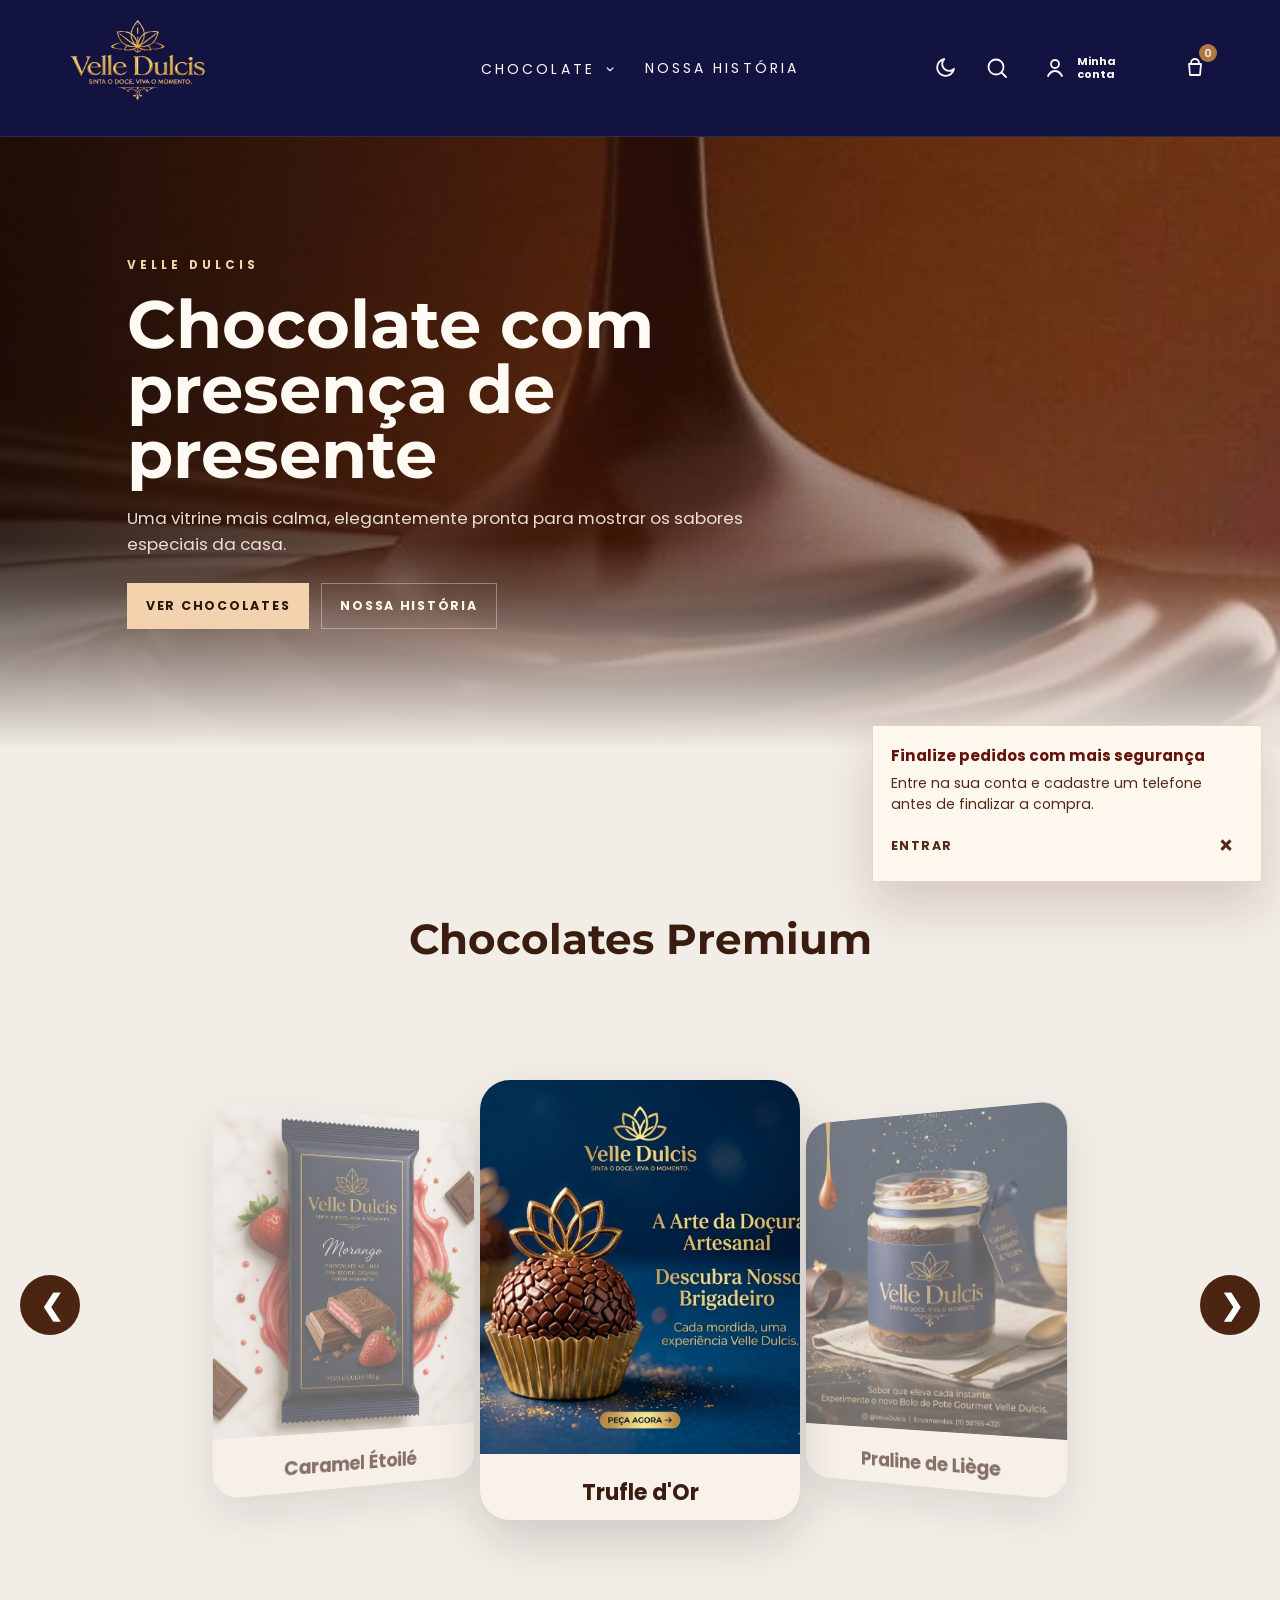
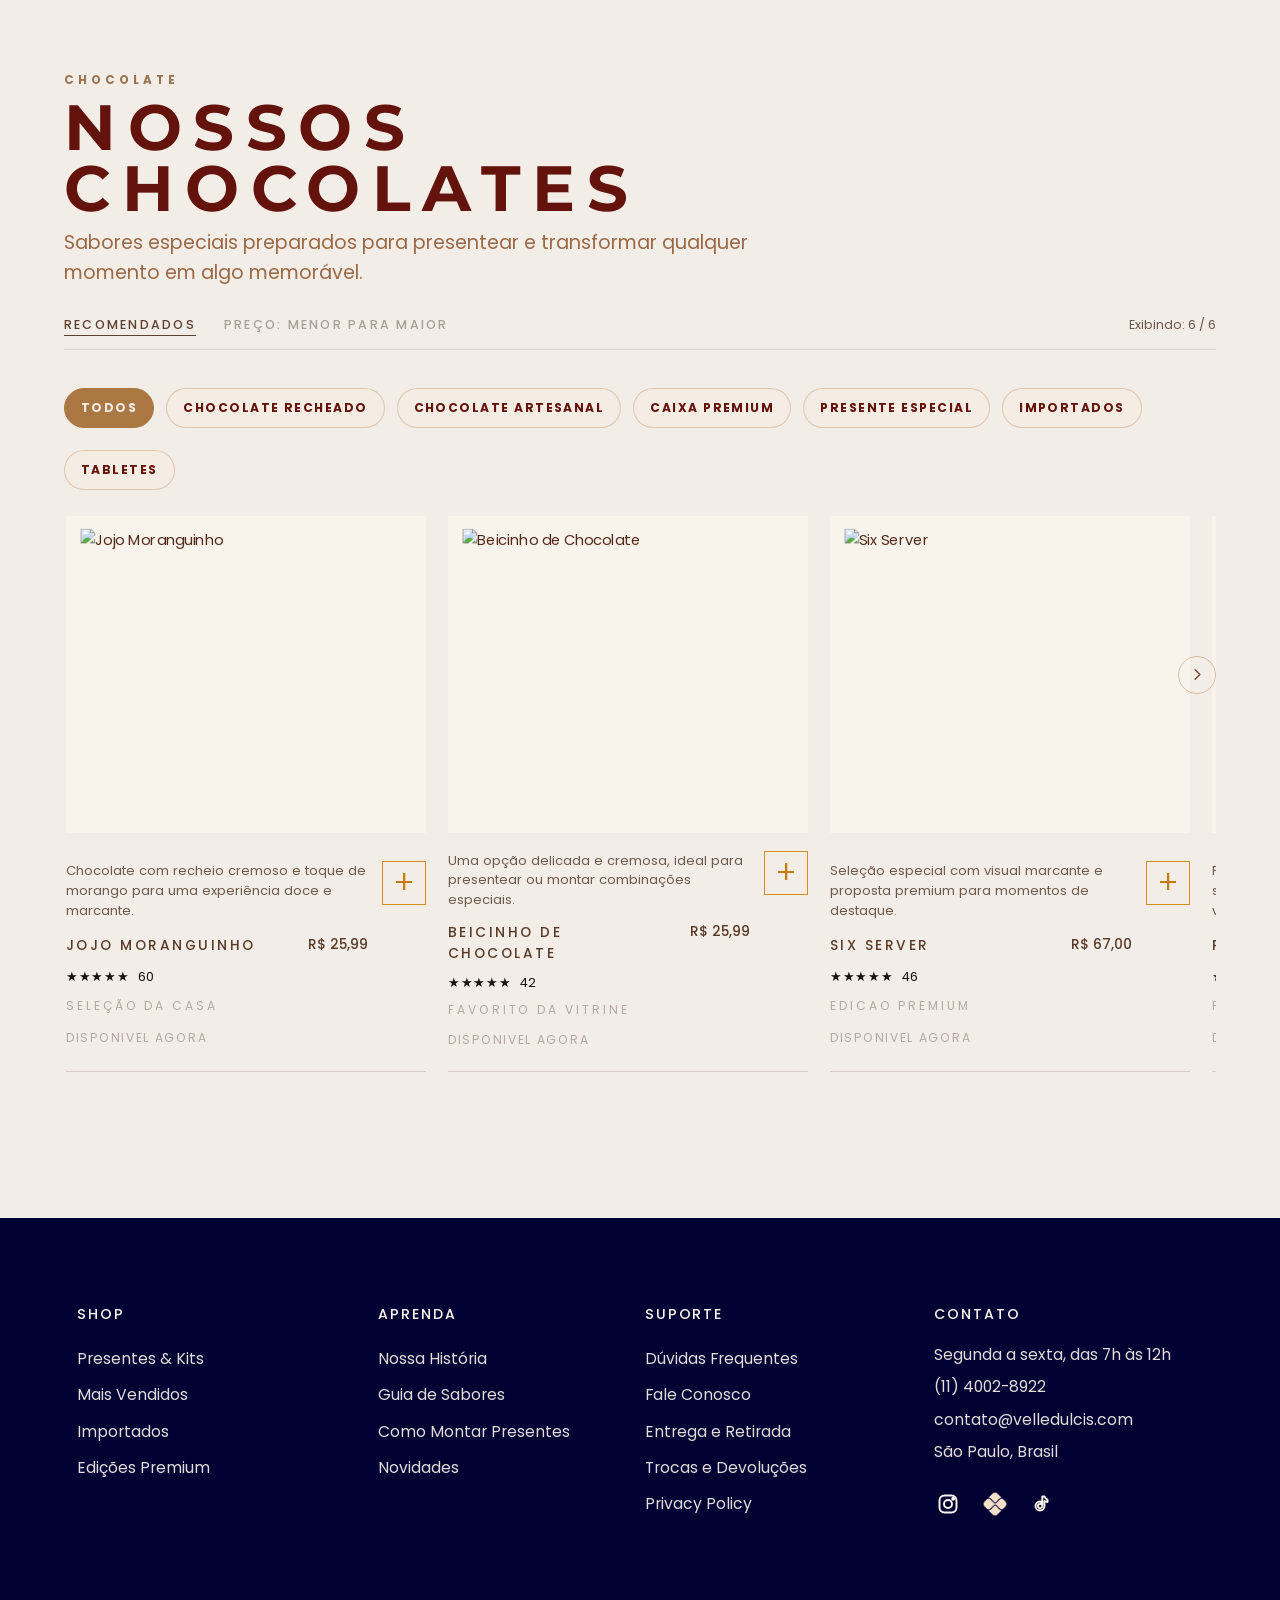
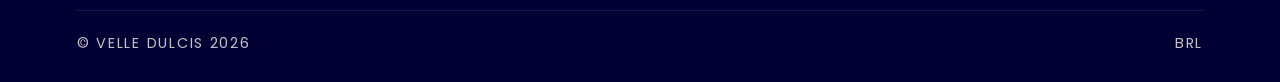
==== commit 6f0cd0d9: "Atualiza carrossel 3D" ====
--- a/index.html
+++ b/index.html
@@ -4,12 +4,15 @@
 <head>
     <meta charset="UTF-8">
     <meta name="viewport" content="width=device-width, initial-scale=1.0">
-    <title>Imperio do Chocolate</title>
+    <title>Velle Dulcis</title>
 
     <link rel="preconnect" href="https://fonts.googleapis.com">
     <link rel="preconnect" href="https://fonts.gstatic.com" crossorigin>
     <link href="https://fonts.googleapis.com/css2?family=Montserrat:wght@500;600;700&family=Poppins:wght@300;400;500;600;700&display=swap" rel="stylesheet">
+    
     <link rel="stylesheet" href="style.css?v=20260514-3">
+    
+    <link rel="stylesheet" href="carrossel.css">
 </head>
 
 <body class="pagina-carregando">
@@ -34,12 +37,12 @@
                         <section class="mega-menu__coluna">
                             <p class="mega-menu__titulo">Destaques</p>
                             <a href="#vitrine" class="mega-menu__item">
-                                <strong>Selecao da Casa</strong>
+                                <strong>Seleção da Casa</strong>
                                 <span>Os chocolates que melhor representam a vitrine neste momento.</span>
                             </a>
                             <a href="#vitrine" class="mega-menu__item">
                                 <strong>Presentes Especiais</strong>
-                                <span>Opcoes pensadas para impressionar com sabor, acabamento e presenca.</span>
+                                <span>Opções pensadas para impressionar com sabor, acabamento e presença.</span>
                             </a>
                             <a href="#vitrine" class="mega-menu__item">
                                 <strong>Importados</strong>
@@ -71,7 +74,7 @@
                         <a class="mega-menu__card" href="produto.html?id=jojo-moranguinho">
                             <img src="https://www.rickdoces.com.br/estatico/rickdoces/images/temp/620_alpinellawithstrawberry100gr.jpeg?v=1761647260" alt="Jojo Moranguinho">
                             <div class="mega-menu__card-conteudo">
-                                <span class="mega-menu__card-tag">Selecao da casa</span>
+                                <span class="mega-menu__card-tag">Seleção da casa</span>
                                 <strong>Jojo Moranguinho</strong>
                             </div>
                         </a>
@@ -86,7 +89,7 @@
                     </div>
                 </div>
             </div>
-            <a href="historia.html">Nossa historia</a>
+            <a href="historia.html">Nossa história</a>
         </nav>
 
         <div class="acoes-topo">
@@ -191,7 +194,7 @@
                         </svg>
                     </a>
                     <a class="menu-mobile__link" href="historia.html">
-                        <span>Nossa historia</span>
+                        <span>Nossa história</span>
                         <svg class="menu-mobile__link-seta" viewBox="0 0 24 24" aria-hidden="true">
                             <path d="M5 12h14"></path>
                             <path d="M13 6l6 6-6 6"></path>
@@ -224,13 +227,13 @@
                     </div>
 
                     <div class="pesquisa-atalhos" aria-label="Atalhos de busca">
-                        <span class="pesquisa-atalhos__rotulo">Atalhos rapidos</span>
+                        <span class="pesquisa-atalhos__rotulo">Atalhos rápidos</span>
                         <div id="lista-atalhos-pesquisa" class="pesquisa-atalhos__lista"></div>
                     </div>
 
                     <div id="painel-pesquisa" class="painel-pesquisa">
                         <div class="painel-pesquisa__bloco">
-                            <h3>Sugestoes</h3>
+                            <h3>Sugestões</h3>
                             <div id="lista-sugestoes" class="lista-sugestoes"></div>
                         </div>
 
@@ -250,26 +253,94 @@
         <section class="home-hero" aria-labelledby="home-hero-title">
             <div class="home-hero__conteudo">
                 <span class="home-hero__rotulo">Velle Dulcis</span>
-                <h1 id="home-hero-title">Chocolate com presenca de presente</h1>
-                <p>Uma vitrine mais calma, elegante e pronta para mostrar os sabores especiais da casa.</p>
+                <h1 id="home-hero-title">Chocolate com presença de presente</h1>
+                <p>Uma vitrine mais calma, elegantemente pronta para mostrar os sabores especiais da casa.</p>
                 <div class="home-hero__acoes">
                     <a href="#vitrine" class="home-hero__acao home-hero__acao--primaria">Ver chocolates</a>
-                    <a href="historia.html" class="home-hero__acao">Nossa historia</a>
+                    <a href="historia.html" class="home-hero__acao">Nossa história</a>
                 </div>
             </div>
         </section>
 
+      <!-- NOVO CARROSSEL 3D -->
+
+<section class="novo-carrossel">
+
+    <h2 class="novo-carrossel-titulo">
+        Chocolates Premium
+    </h2>
+
+    <div class="slider-3d">
+
+        <button class="slider-btn prev">
+            &#10094;
+        </button>
+
+        <div class="slider-container">
+
+    <div class="slide active">
+        <img src="WhatsApp Image 2026-05-12 at 08.21.24.jpeg" alt="">
+        <h3>Trufle d'Or</h3>
+    </div>
+
+    <div class="slide">
+        <img src="WhatsApp Image 2026-05-12 at 09.17.31.jpeg" alt="">
+        <h3>Praline de Liège</h3>
+    </div>
+
+    <div class="slide">
+        <img src="WhatsApp Image 2026-05-14 at 10.40.57.jpeg" alt="">
+        <h3>Coeur Framboise</h3>
+    </div>
+
+    <div class="slide">
+        <img src="WhatsApp Image 2026-05-14 at 10.52.41.jpeg" alt="">
+        <h3>Gianduja Swirl</h3>
+    </div>
+
+    <div class="slide">
+        <img src="WhatsApp Image 2026-05-14 at 10.56.35.jpeg" alt="">
+        <h3>Mendiant Deluxe</h3>
+    </div>
+
+    <!-- NOVOS -->
+
+    <div class="slide">
+        <img src="WhatsApp Image 2026-05-14 at 11.52.17.jpeg" alt="">
+        <h3>Noisette Royale</h3>
+    </div>
+
+    <div class="slide">
+        <img src="WhatsApp Image 2026-05-14 at 11.55.52.jpeg" alt="">
+        <h3>Velvet Cacao</h3>
+    </div>
+
+    <div class="slide">
+        <img src="WhatsApp Image 2026-05-14 at 12.04.47.jpeg" alt="">
+        <h3>Caramel Étoilé</h3>
+    </div>
+
+</div>
+        <button class="slider-btn next">
+            &#10095;
+        </button>
+
+    </div>
+
+</section>
+
+<!-- FIM NOVO CARROSSEL -->
         <section id="vitrine" class="grid-chocolates">
             <div class="vitrine-intro">
                 <p class="vitrine-intro__kicker">Chocolate</p>
                 <h1>Nossos chocolates</h1>
-                <p>Sabores especiais preparados para presentear e transformar qualquer momento em algo memoravel.</p>
+                <p>Sabores especiais preparados para presentear e transformar qualquer momento em algo memorável.</p>
             </div>
 
             <div class="vitrine-toolbar" aria-label="Controles da vitrine">
                 <div class="vitrine-toolbar__sort" aria-label="Ordenar produtos">
                     <button class="vitrine-toolbar__button ativo" type="button" data-vitrine-sort="recommended" aria-pressed="true">Recomendados</button>
-                    <button class="vitrine-toolbar__button" type="button" data-vitrine-sort="price-asc" aria-pressed="false">Preco: menor para maior</button>
+                    <button class="vitrine-toolbar__button" type="button" data-vitrine-sort="price-asc" aria-pressed="false">Preço: menor para maior</button>
                 </div>
                 <div class="vitrine-toolbar__lado">
                     <p id="vitrine-count" class="vitrine-toolbar__count" aria-live="polite">Exibindo: 0 / 0</p>
@@ -300,12 +371,12 @@
                     <a href="#vitrine">Presentes &amp; Kits</a>
                     <a href="#vitrine">Mais Vendidos</a>
                     <a href="#vitrine">Importados</a>
-                    <a href="#vitrine">Edicoes Premium</a>
+                    <a href="#vitrine">Edições Premium</a>
                 </section>
 
                 <section class="rodape-site__coluna">
                     <h3>Aprenda</h3>
-                    <a href="#">Nossa Historia</a>
+                    <a href="#">Nossa História</a>
                     <a href="#">Guia de Sabores</a>
                     <a href="#">Como Montar Presentes</a>
                     <a href="#">Novidades</a>
@@ -313,19 +384,19 @@
 
                 <section class="rodape-site__coluna">
                     <h3>Suporte</h3>
-                    <a href="#">Duvidas Frequentes</a>
+                    <a href="#">Dúvidas Frequentes</a>
                     <a href="#">Fale Conosco</a>
                     <a href="#">Entrega e Retirada</a>
-                    <a href="#">Trocas e Devolucoes</a>
-                    <a href="#">Privacidade</a>
+                    <a href="#">Trocas e Devoluções</a>
+                    <a href="#">Privacy Policy</a>
                 </section>
 
                 <section class="rodape-site__coluna rodape-site__coluna--contato">
                     <h3>Contato</h3>
-                    <p>Segunda a sexta, das 7h as 12h</p>
+                    <p>Segunda a sexta, das 7h às 12h</p>
                     <p>(11) 4002-8922</p>
                     <p>contato@velledulcis.com</p>
-                    <p>Sao Paulo, Brasil</p>
+                    <p>São Paulo, Brasil</p>
 
                     <div class="rodape-site__social">
                         <a href="https://www.instagram.com/velledulcis/" target="_blank" rel="noopener noreferrer" aria-label="Instagram" title="Instagram Velle Dulcis">
@@ -386,7 +457,7 @@
 
     <div id="popup-aviso-conta" class="popup-aviso-conta" aria-live="polite" aria-hidden="true">
         <div class="popup-aviso-conta__conteudo">
-            <strong>Finalize pedidos com mais seguranca</strong>
+            <strong>Finalize pedidos com mais segurança</strong>
             <span>Entre na sua conta e cadastre um telefone antes de finalizar a compra.</span>
         </div>
         <div class="popup-aviso-conta__acoes">
@@ -395,10 +466,12 @@
         </div>
     </div>
 
-    <script src="products-data.js?v=20260513-1"></script>
-    <script src="auth.js?v=20260513-1"></script>
-    <script src="script.js?v=20260514-2"></script>
+  <script src="products-data.js?v=20260513-1"></script>
+<script src="auth.js?v=20260513-1"></script>
+<script src="script.js?v=20260514-2"></script>
+<script src="carrossel.js"></script>
+
+<script src="novo-carrossel.js"></script>
 
 </body>
-
-</html>
+</html>
--- a/carrossel.css
+++ b/carrossel.css
@@ -0,0 +1,168 @@
+/* NOVO CARROSSEL 3D */
+
+.novo-carrossel{
+    --carrossel-bg:var(--bg, #f2ede7);
+    --carrossel-titulo:#3b1d0f;
+    --carrossel-card-bg:var(--panel-bg, #f8f2ea);
+    --carrossel-card-shadow:rgba(0,0,0,0.15);
+    --carrossel-btn-bg:#4b2412;
+    --carrossel-btn-hover:#6b351b;
+    width:100%;
+    padding:100px 20px;
+    background:var(--carrossel-bg);
+    overflow:hidden;
+    transition:background-color .5s var(--motion-smooth, ease), color .34s ease;
+}
+
+body[data-theme="dark"] .novo-carrossel{
+    --carrossel-bg:var(--bg, #1e1815);
+    --carrossel-titulo:#faf9f6;
+    --carrossel-card-bg:#181410;
+    --carrossel-card-shadow:rgba(0,0,0,0.42);
+    --carrossel-btn-bg:#d9b48f;
+    --carrossel-btn-hover:#c79d74;
+}
+
+.novo-carrossel-titulo{
+    text-align:center;
+    font-size:42px;
+    margin-bottom:60px;
+    color:var(--carrossel-titulo);
+    font-family:'Montserrat', sans-serif;
+}
+
+.slider-3d{
+    position:relative;
+    width:100%;
+    max-width:1400px;
+    margin:auto;
+    display:flex;
+    align-items:center;
+    justify-content:center;
+}
+
+.slider-container{
+    position:relative;
+    width:100%;
+    height:550px;
+    perspective:1200px;
+}
+
+.slide{
+    position:absolute;
+    width:320px;
+    height:440px;
+    left:50%;
+    top:50%;
+    transform-style:preserve-3d;
+    transition:all .7s ease;
+    opacity:0;
+    border-radius:30px;
+    overflow:hidden;
+    background:var(--carrossel-card-bg);
+    box-shadow:0 20px 50px var(--carrossel-card-shadow);
+}
+
+.slide img{
+    width:100%;
+    height:85%;
+    object-fit:cover;
+}
+
+.slide h3{
+    text-align:center;
+    padding:15px;
+    font-size:22px;
+    color:var(--carrossel-titulo);
+}
+
+.slide.active{
+    transform:
+    translate(-50%, -50%)
+    scale(1);
+    opacity:1;
+    z-index:5;
+}
+
+.slide.left{
+    transform:
+    translate(-140%, -50%)
+    rotateY(35deg)
+    scale(.85);
+    opacity:.6;
+    z-index:3;
+}
+
+.slide.right{
+    transform:
+    translate(40%, -50%)
+    rotateY(-35deg)
+    scale(.85);
+    opacity:.6;
+    z-index:3;
+}
+
+.slide.hidden{
+    transform:
+    translate(-50%, -50%)
+    scale(.6);
+    opacity:0;
+    z-index:1;
+}
+
+.slider-btn{
+    width:60px;
+    height:60px;
+    border-radius:50%;
+    border:none;
+    background:var(--carrossel-btn-bg);
+    color:rgb(255, 255, 255);
+    font-size:28px;
+    cursor:pointer;
+    z-index:10;
+    transition:.3s;
+}
+
+.slider-btn:hover{
+    background:var(--carrossel-btn-hover);
+    transform:scale(1.1);
+}
+
+body[data-theme="dark"] .slider-btn{
+    color:#1a120b;
+}
+
+.prev{
+    margin-right:30px;
+}
+
+.next{
+    margin-left:30px;
+}
+
+@media(max-width:900px){
+
+    .slider-container{
+        height:420px;
+    }
+
+    .slide{
+        width:240px;
+        height:340px;
+    }
+
+    .slide.left{
+        transform:
+        translate(-115%, -50%)
+        rotateY(30deg)
+        scale(.75);
+    }
+
+    .slide.right{
+        transform:
+        translate(15%, -50%)
+        rotateY(-30deg)
+        scale(.75);
+    }
+
+}
